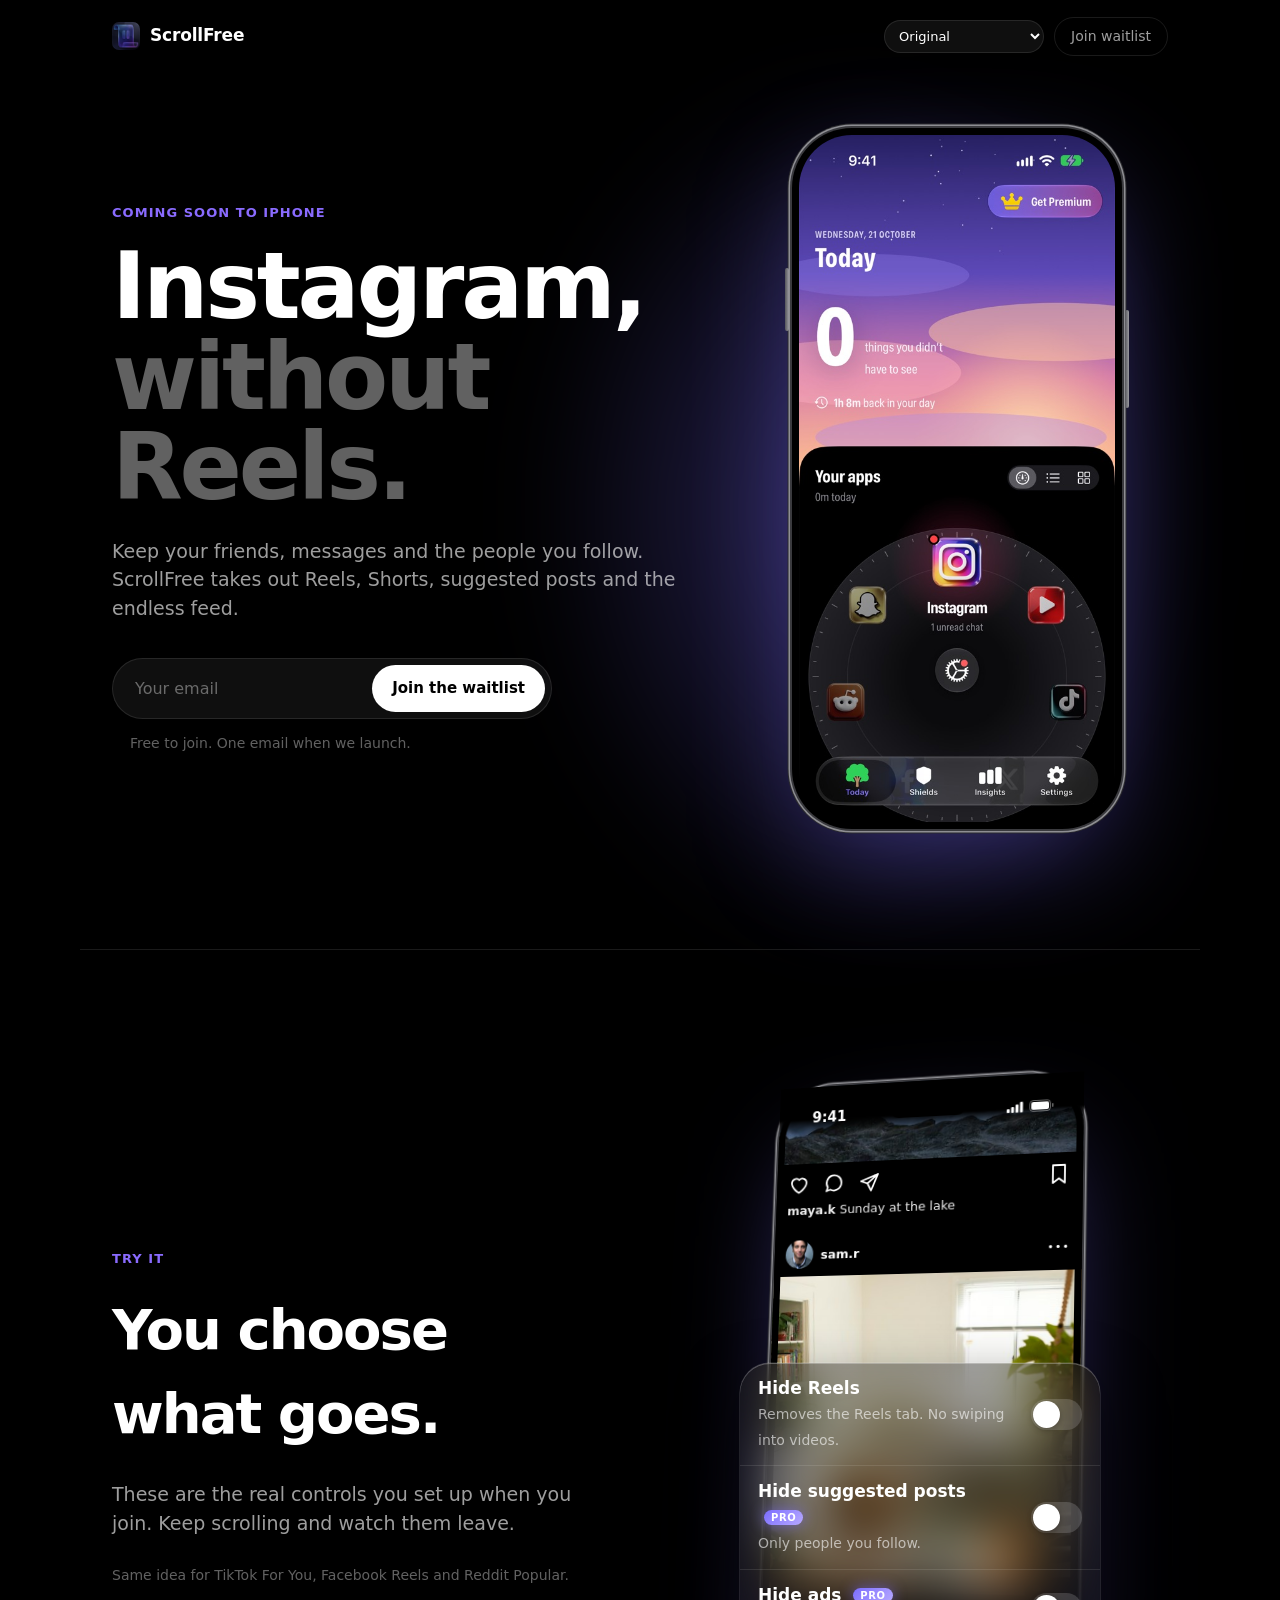
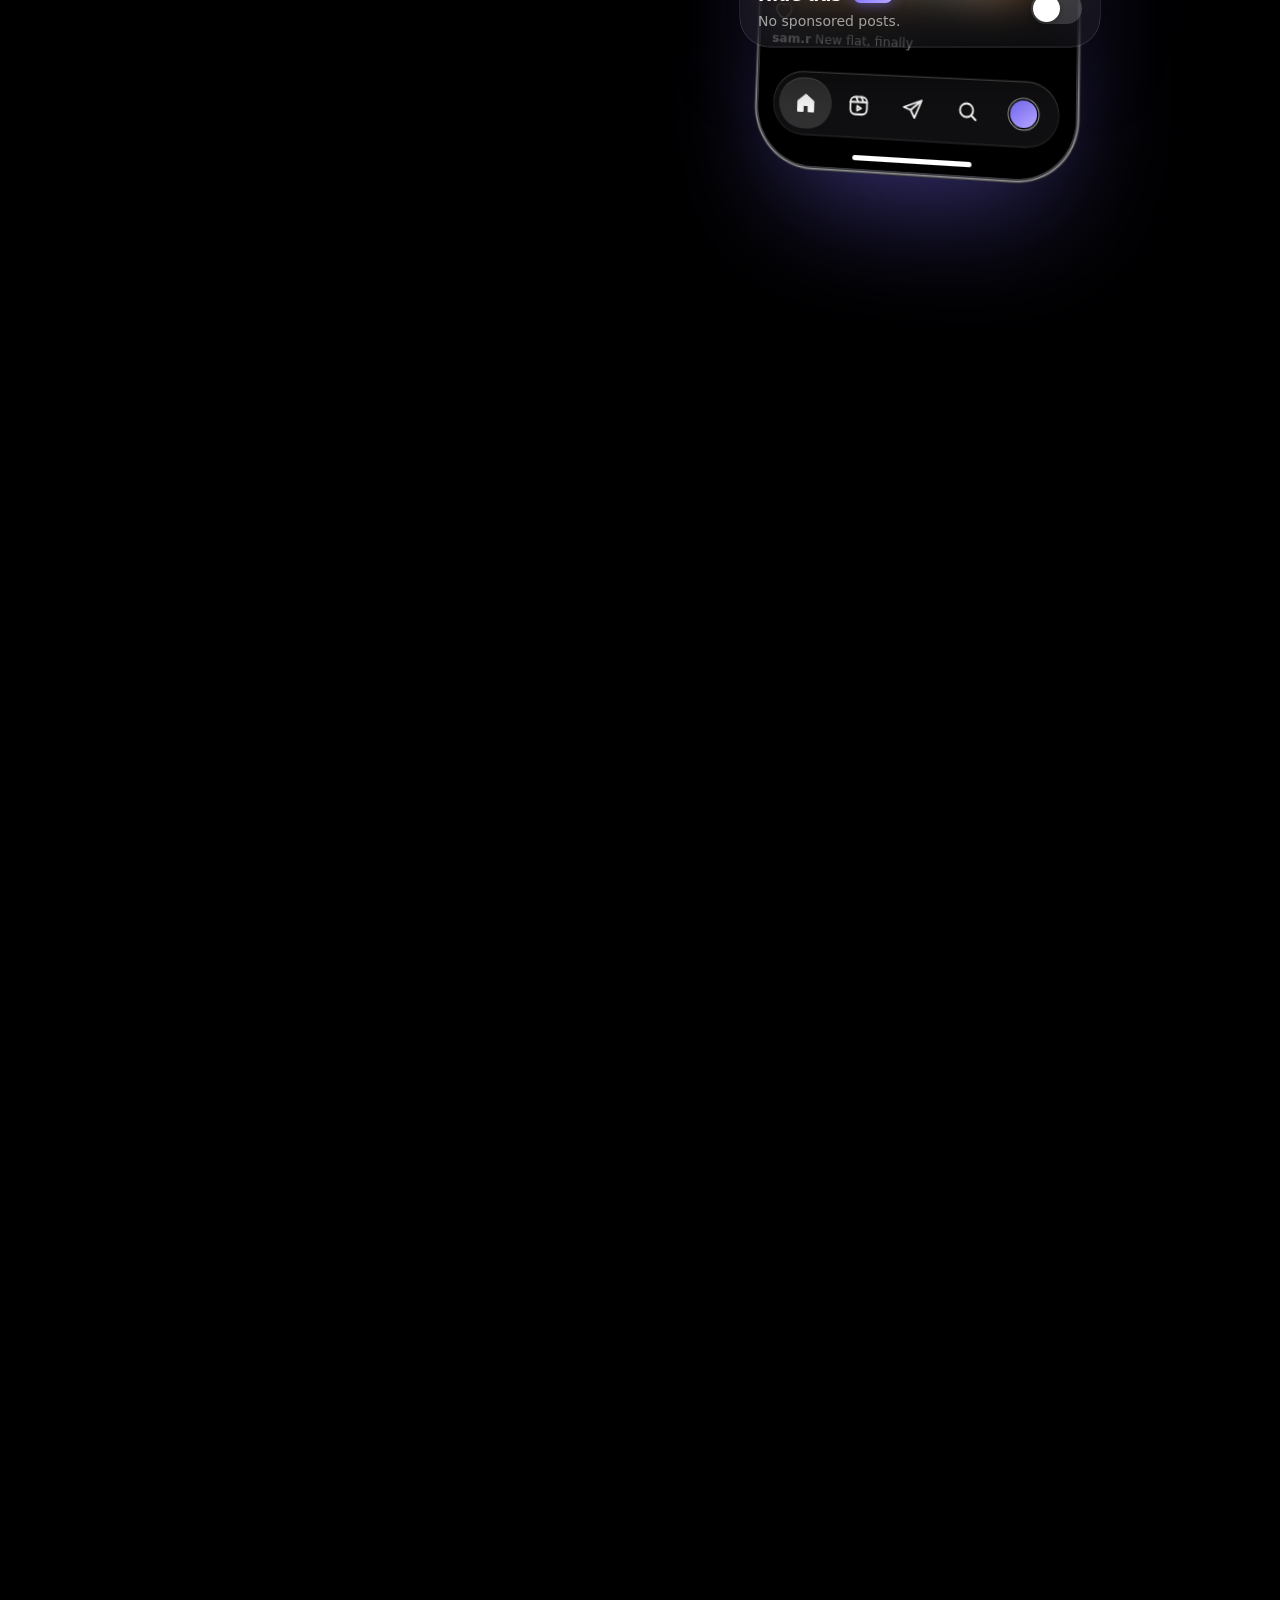
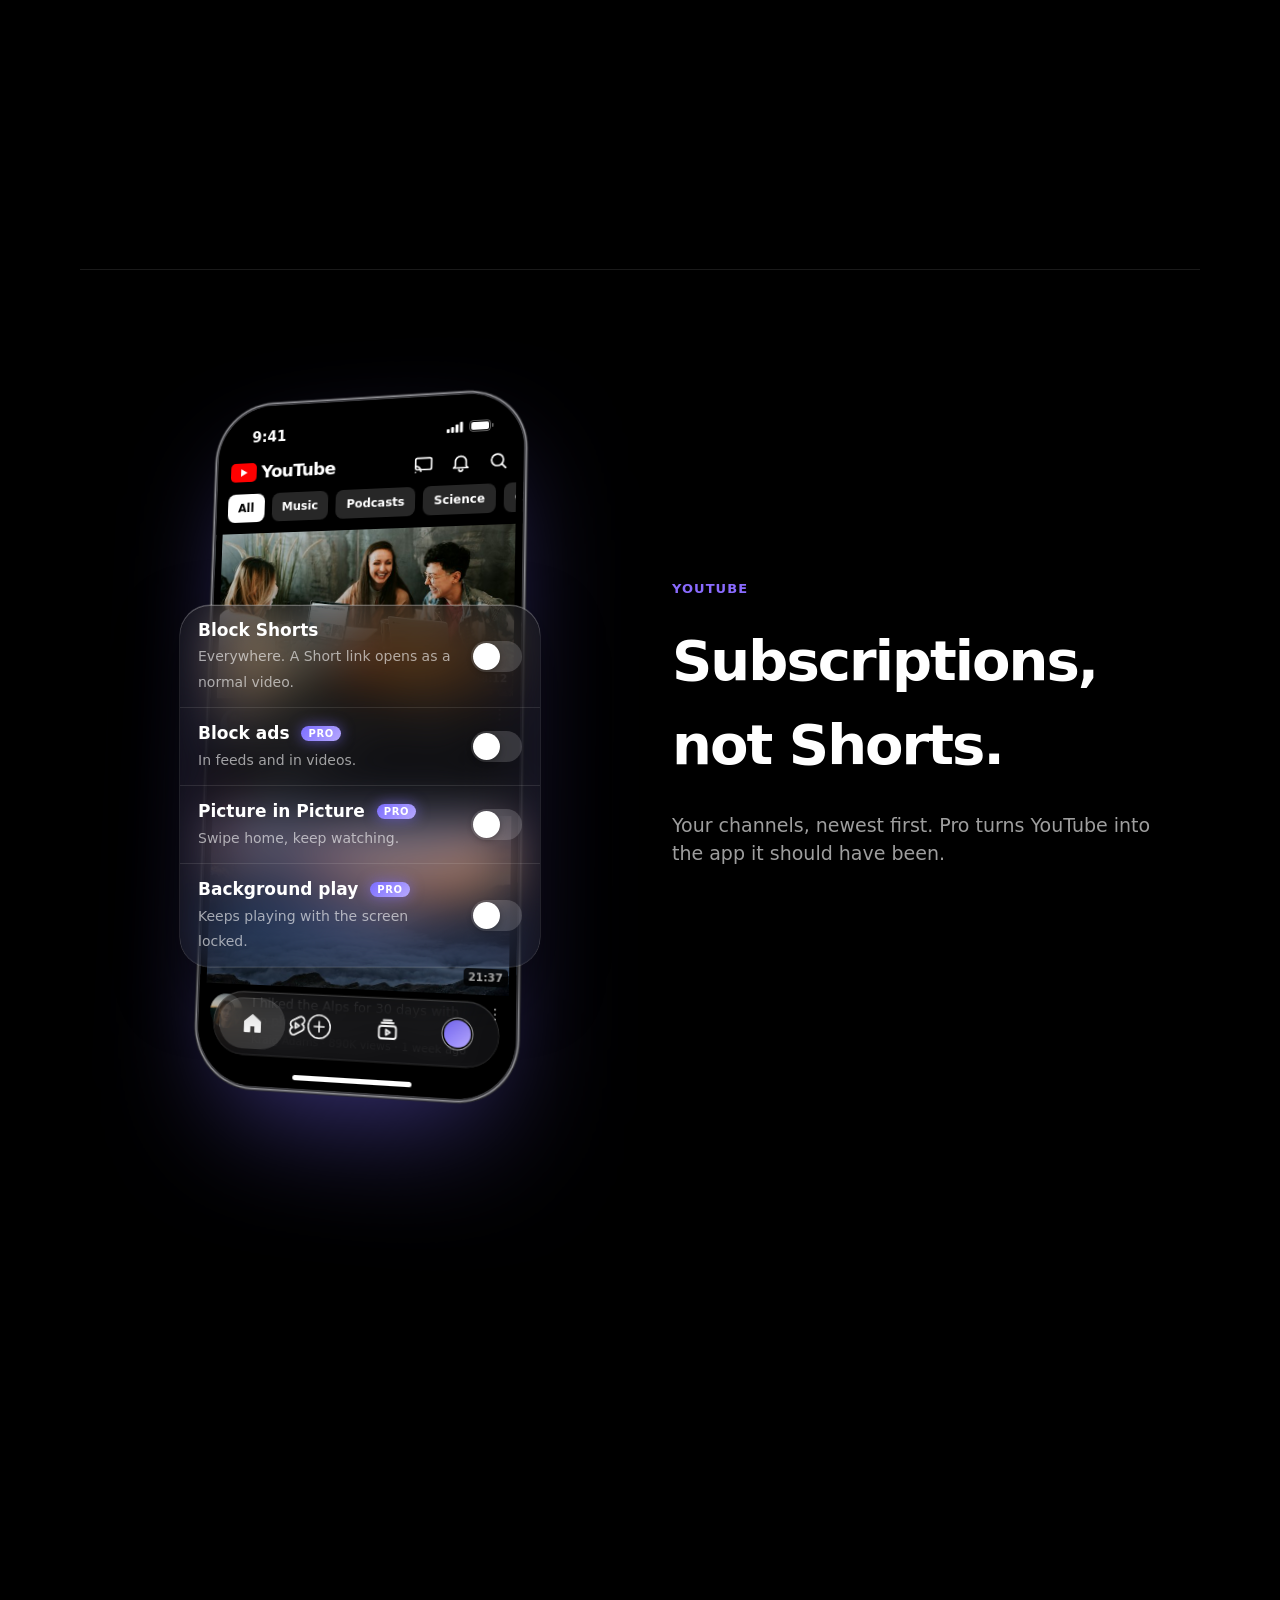
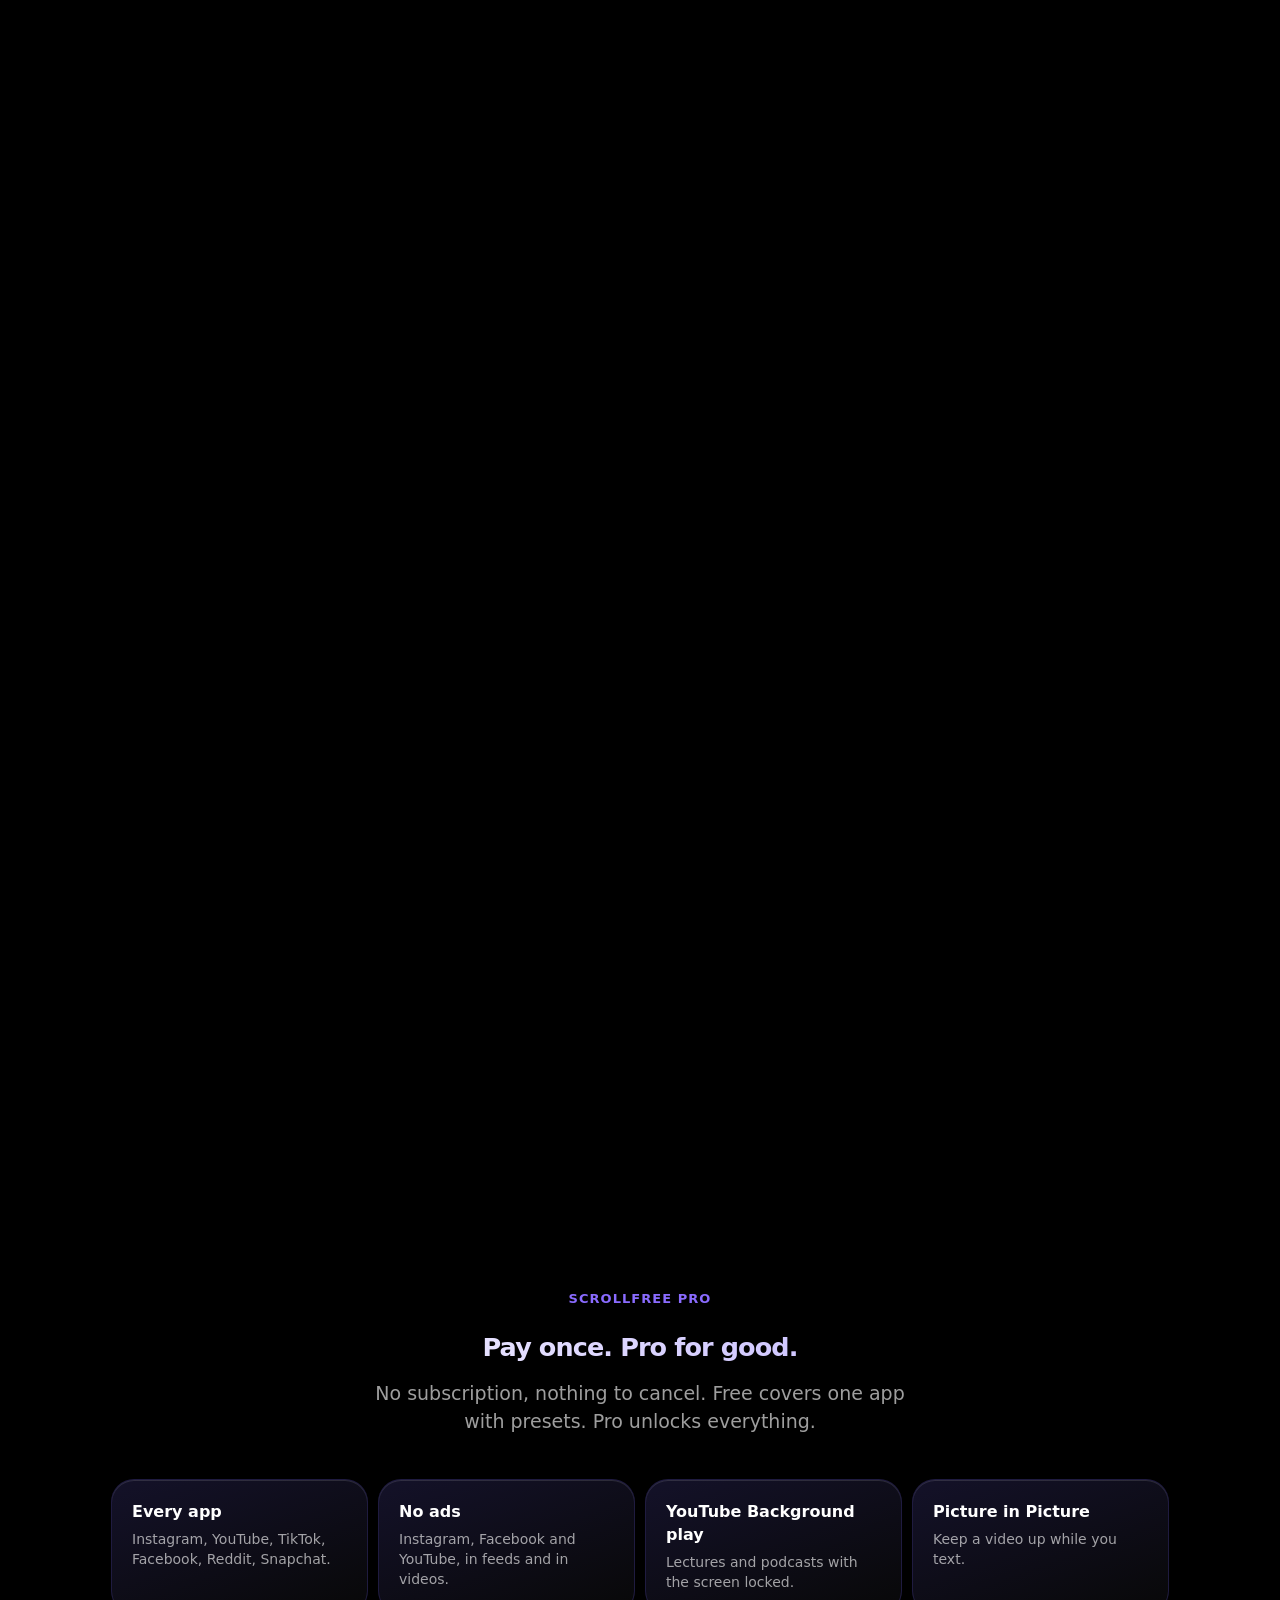
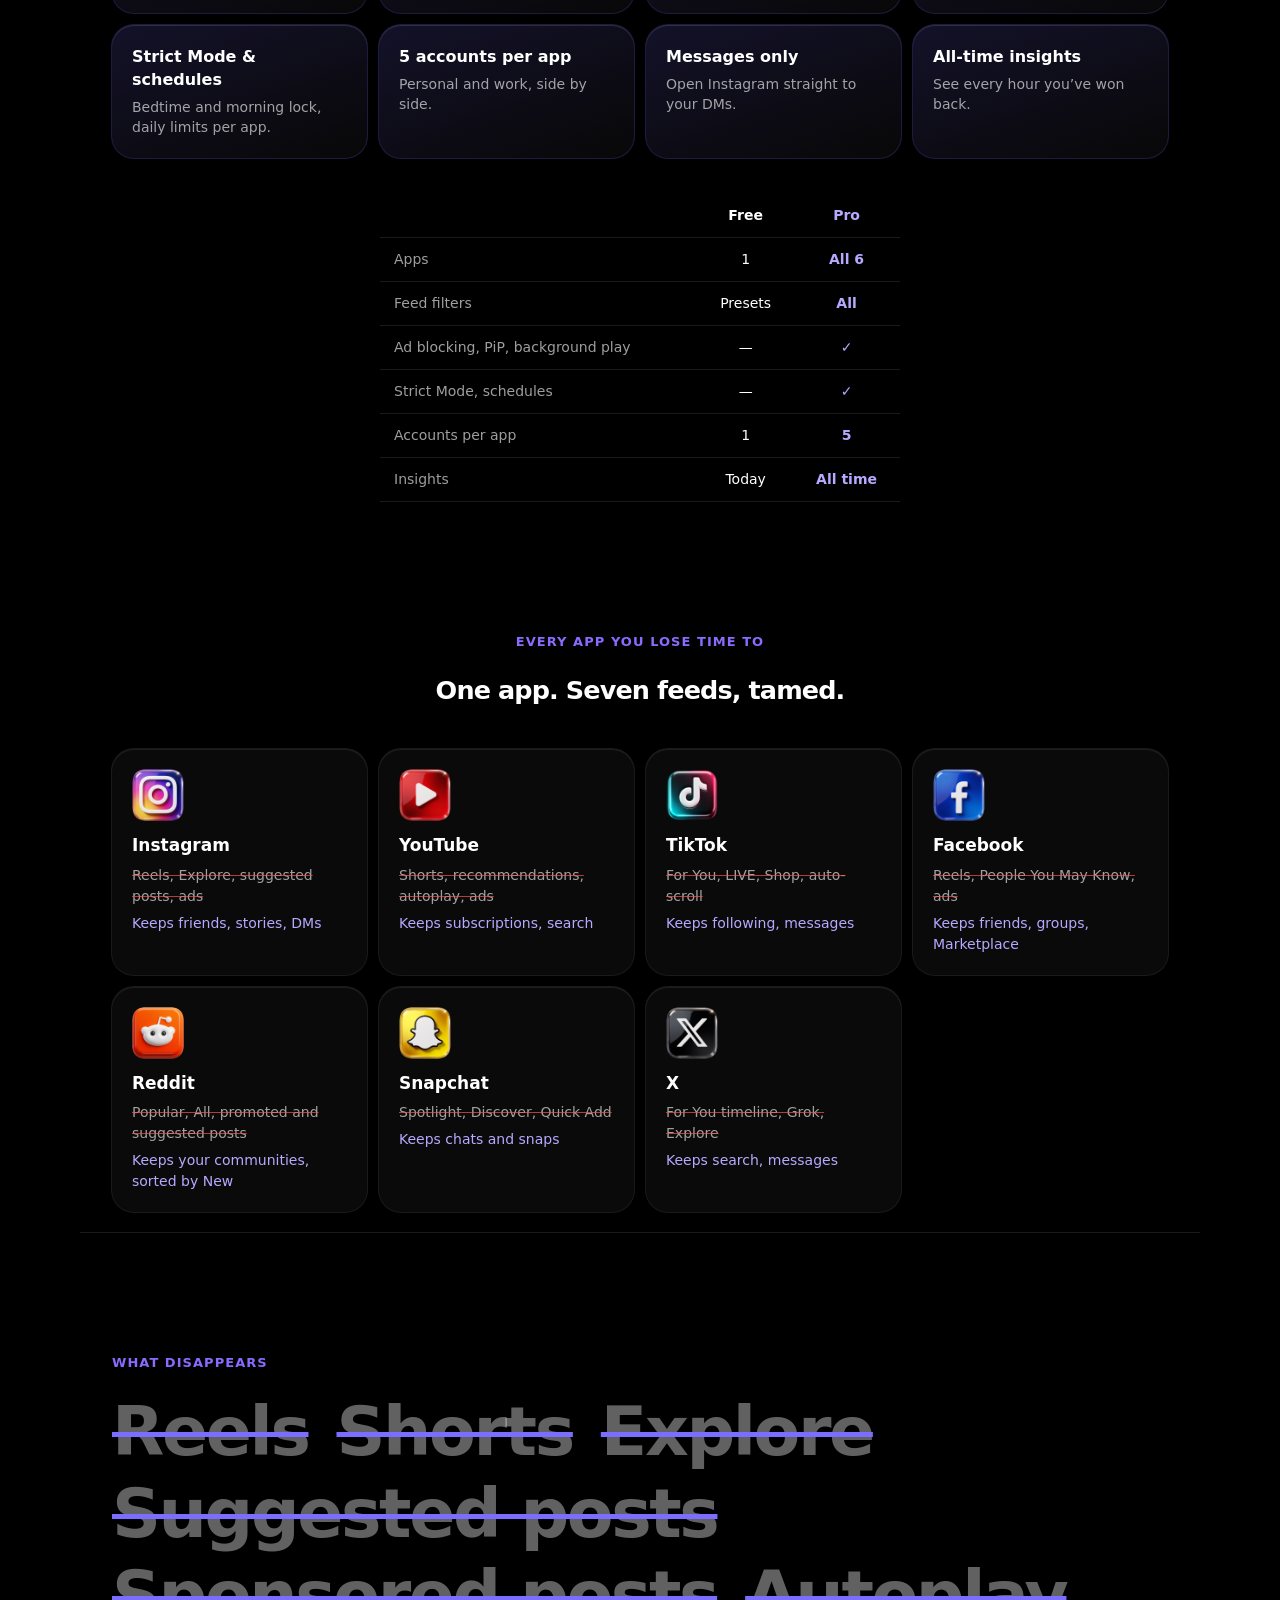
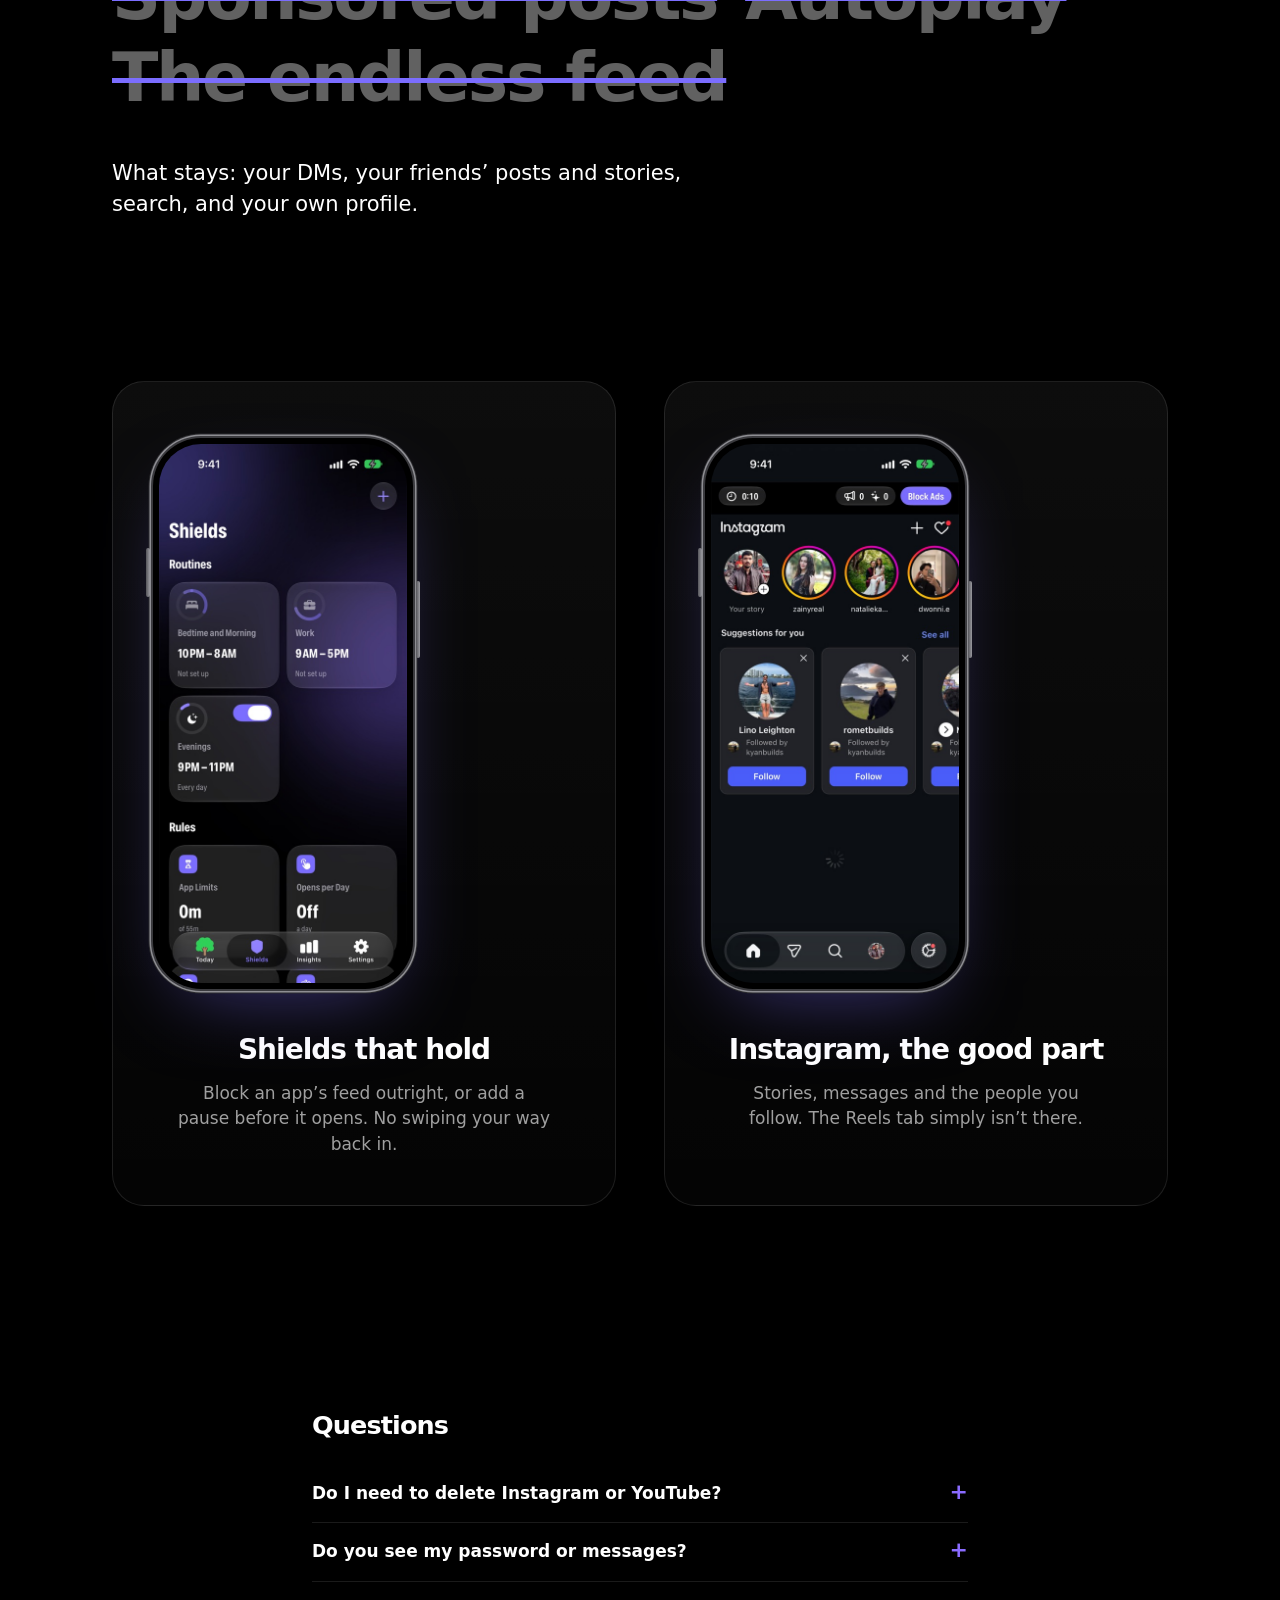
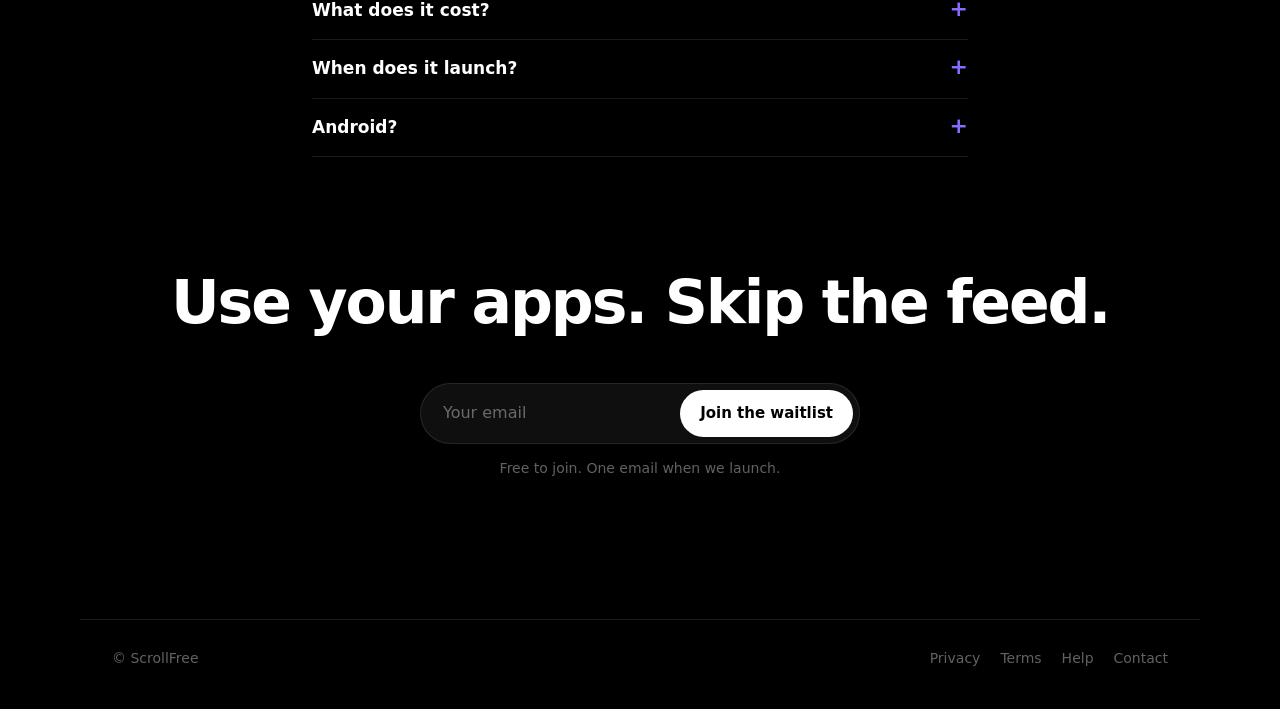
==== index.html @ 17dc13ff "v6: the story – awareness, problem, cost, fix, then the demos Co-Authored-By: Claude Opus 5.5 <norep" ====
<!doctype html><html lang=en><head><meta charset=utf-8><meta name=viewport content='width=device-width,initial-scale=1'>
<title>ScrollFree – Instagram without Reels</title>
<meta name=description content="Keep Instagram, TikTok and YouTube. Lose Reels, Shorts and the endless feed. Join the ScrollFree waitlist.">
<meta property=og:title content="ScrollFree – Instagram without Reels"><meta property=og:description content="Keep your apps. Lose the scroll. Join the waitlist."><meta property=og:image content="img/s-1-today.jpg">
<meta name=theme-color content="#000">
<link rel=icon href=img/icon.png><link rel=preconnect href=https://fonts.gstatic.com crossorigin><link rel=stylesheet href="https://fonts.googleapis.com/css2?family=Grand+Hotel&display=swap"><link rel=stylesheet href=landing.css></head><body>

<nav class=wrap><a class=brand href=./><img src=img/icon.png alt="" width=28 height=28>ScrollFree</a><select class=ver aria-label="Page version" onchange="location=this.value"><option value="./" selected>Original</option><option value="v1.html">1 · Founding price</option><option value="v2.html">2 · Early access</option><option value="v3.html">3 · Cost of waiting</option><option value="v4.html">4 · Countdown</option><option value="v5.html">5 · Bring a friend</option><option value="v6.html">6 · The story</option></select><a class=navcta href=#join>Join waitlist</a></nav>

<header class="hero wrap">
<div>
<p class=eyebrow>Coming soon to iPhone</p>
<h1>Instagram,<br><em>without Reels.</em></h1>
<p class=lead>Keep your friends, messages and the people you follow. ScrollFree takes out Reels, Shorts, suggested posts and the endless feed.</p>
<form class=wl><input type=email name=email required placeholder="Your email" autocomplete=email aria-label="Email"><button>Join the waitlist</button></form>
<p class="note msg">Free to join. One email when we launch.</p>
</div>
<figure class=phone><img src=img/s-1-today.jpg alt="ScrollFree Today screen showing time won back" width=1100 height=2392></figure>
</header>

<div class=scrolly><section class="demo wrap" id=try>
<div class=demo-copy>
<p class=eyebrow>Try it</p>
<h2>You choose what goes.</h2>
<p class=lead>These are the real controls you set up when you join. Keep scrolling and watch them leave.</p>
<p class=note style="margin-left:0">Same idea for TikTok For You, Facebook Reels and Reddit Popular.</p>
</div>
<div class=stage><div class="mock" id=mock>
<div class=sb><b>9:41</b><span><svg width=17 height=11 viewBox="0 0 17 11" fill=#fff><rect x=0 y=7 width=3 height=4 rx=1 /><rect x=4.5 y=5 width=3 height=6 rx=1 /><rect x=9 y=2.5 width=3 height=8.5 rx=1 /><rect x=13.5 y=0 width=3 height=11 rx=1 /></svg><svg width=25 height=12 viewBox="0 0 25 12"><rect x=.5 y=.5 width=21 height=11 rx=3.5 fill=none stroke=#fff opacity=.4 /><rect x=2 y=2 width=18 height=8 rx=2 fill=#fff /><rect x=23 y=4 width=1.5 height=4 rx=.7 fill=#fff opacity=.4 /></svg></span></div>
<div class=scroll>
<div class=ighead><svg viewBox="0 0 24 24" class=ic><path d="M12 5v14M5 12h14"/></svg><b class=wordmark>Instagram</b><svg viewBox="0 0 24 24" class=ic><path d="M12 20.5s-8-4.6-8-10.4A4.6 4.6 0 0 1 12 7a4.6 4.6 0 0 1 8 3.1c0 5.8-8 10.4-8 10.4z"/></svg></div>
<div class=stories><figure class=me><i></i><figcaption>Your story</figcaption></figure><figure><i></i><figcaption>maya.k</figcaption></figure><figure><i></i><figcaption>sam.r</figcaption></figure><figure><i></i><figcaption>lena</figcaption></figure><figure><i></i><figcaption>omar.j</figcaption></figure></div>
<article class=post><header><i></i><b>maya.k</b><span>•••</span></header><div class="img g1"></div><div class=acts><svg viewBox="0 0 24 24" class=ic><path d="M12 20.5s-8-4.6-8-10.4A4.6 4.6 0 0 1 12 7a4.6 4.6 0 0 1 8 3.1c0 5.8-8 10.4-8 10.4z"/></svg><svg viewBox="0 0 24 24" class=ic><path d="M20 11.5a8 8 0 0 1-11.8 7L4 20l1.5-4A8 8 0 1 1 20 11.5z"/></svg><svg viewBox="0 0 24 24" class=ic><path d="M21 4 3 11l7 2.5L21 4l-7 17-4-7.5"/></svg><svg viewBox="0 0 24 24" class="ic r"><path d="M6 3h12v18l-6-4.5L6 21z"/></svg></div><p><b>maya.k</b> Sunday at the lake</p></article>
<article class="post x" data-k=sugg><header><i></i><b>viral.clips</b><small>Suggested for you</small><span>•••</span></header><div class="img g2"><em>▶</em></div><div class=acts><svg viewBox="0 0 24 24" class=ic><path d="M12 20.5s-8-4.6-8-10.4A4.6 4.6 0 0 1 12 7a4.6 4.6 0 0 1 8 3.1c0 5.8-8 10.4-8 10.4z"/></svg></div><p><b>viral.clips</b> You won't believe #7</p></article>
<article class="post x" data-k=ad><header><i></i><b>shopnow</b><small>Sponsored</small><span>•••</span></header><div class="img g3"></div><div class=shop>Shop now <span>›</span></div></article>
<article class=post><header><i></i><b>sam.r</b><span>•••</span></header><div class="img g4"></div><div class=acts><svg viewBox="0 0 24 24" class=ic><path d="M12 20.5s-8-4.6-8-10.4A4.6 4.6 0 0 1 12 7a4.6 4.6 0 0 1 8 3.1c0 5.8-8 10.4-8 10.4z"/></svg></div><p><b>sam.r</b> New flat, finally</p></article>
</div>
<nav class=tabs>
<span class=on><svg viewBox="0 0 24 24" class=ic><path d="M4 10.5 12 4l8 6.5V20h-5v-6H9v6H4z" fill=currentColor /></svg></span>
<span class=reels data-k=reels><svg viewBox="0 0 24 24" class=ic><rect x=3.5 y=3.5 width=17 height=17 rx=5 /><path d="M3.5 8.5h17M9 3.5l2.5 5M14.5 3.5l2.5 5M10.5 12.2v4.6l4-2.3z"/></svg></span>
<span><svg viewBox="0 0 24 24" class=ic><path d="M21 4 3 11l7 2.5L21 4l-7 17-4-7.5"/></svg></span>
<span><svg viewBox="0 0 24 24" class=ic><circle cx=11 cy=11 r=6.5 /><path d="m16 16 4 4"/></svg></span>
<span><i class=pfp></i></span>
</nav>
<div class=home-ind></div>
</div><div class=toggles>
<label><span><b>Hide Reels</b><small>Removes the Reels tab. No swiping into videos.</small></span><input type=checkbox data-hide=reels><i></i></label>
<label><span><b>Hide suggested posts <em class=pro>PRO</em></b><small>Only people you follow.</small></span><input type=checkbox data-hide=sugg><i></i></label>
<label><span><b>Hide ads <em class=pro>PRO</em></b><small>No sponsored posts.</small></span><input type=checkbox data-hide=ad><i></i></label>
</div></div>
</section></div>

<div class=scrolly><section class="demo wrap yt" id=youtube>
<div class=demo-copy>
<p class=eyebrow>YouTube</p>
<h2>Subscriptions, not Shorts.</h2>
<p class=lead>Your channels, newest first. Pro turns YouTube into the app it should have been.</p>
</div>
<div class=stage><div class=mock>
<div class=sb><b>9:41</b><span><svg width=17 height=11 viewBox="0 0 17 11" fill=#fff><rect x=0 y=7 width=3 height=4 rx=1 /><rect x=4.5 y=5 width=3 height=6 rx=1 /><rect x=9 y=2.5 width=3 height=8.5 rx=1 /><rect x=13.5 y=0 width=3 height=11 rx=1 /></svg><svg width=25 height=12 viewBox="0 0 25 12"><rect x=.5 y=.5 width=21 height=11 rx=3.5 fill=none stroke=#fff opacity=.4 /><rect x=2 y=2 width=18 height=8 rx=2 fill=#fff /><rect x=23 y=4 width=1.5 height=4 rx=.7 fill=#fff opacity=.4 /></svg></span></div>
<div class="scroll ytf">
<div class=ythead><b class=ytlogo><svg viewBox="0 0 28 20" width=28 height=20><rect width=28 height=20 rx=5 fill=#f00 /><path d="m11 6 7 4-7 4z" fill=#fff /></svg>YouTube</b><span class=yti><svg viewBox="0 0 24 24" class="ic"><rect x=3 y=5 width=18 height=13 rx=2 /><path d="M3 21a3 3 0 0 0-0 0M3 14a6 6 0 0 1 6 6"/></svg><svg viewBox="0 0 24 24" class="ic"><path d="M6 16V11a6 6 0 0 1 12 0v5l2 2H4zM10 20a2 2 0 0 0 4 0"/></svg><svg viewBox="0 0 24 24" class="ic"><circle cx=11 cy=11 r=6.5 /><path d="m16 16 4 4"/></svg></span></div><div class=chips><span class=on>All</span><span>Music</span><span>Podcasts</span><span>Science</span><span>Cooking</span></div><div data-k=pip class=player><div class="post vid"><div class="img g5"><small class=dur>48:12</small></div><div class=vmeta><i class="av1"></i><p><b>Linear algebra, lecture 4: matrices made simple</b><span>MIT OpenCourseWare · 1.2M views · 3 days ago</span></p><svg viewBox="0 0 24 24" class="ic dots"><circle cx=12 cy=5 r=1.3 fill=#fff /><circle cx=12 cy=12 r=1.3 fill=#fff /><circle cx=12 cy=19 r=1.3 fill=#fff /></svg></div></div></div><div class="post vid" data-k=yad><div class="img g3"><small class=adtag>Sponsored</small></div><div class=vmeta><i class="av3"></i><p><b>The watch that does nothing. Beautifully.</b><span>shopnow.com</span></p><svg viewBox="0 0 24 24" class="ic dots"><circle cx=12 cy=5 r=1.3 fill=#fff /><circle cx=12 cy=12 r=1.3 fill=#fff /><circle cx=12 cy=19 r=1.3 fill=#fff /></svg></div><div class=shopbtn>Shop now</div></div><div class="post shelf" data-k=shorts><b><svg viewBox="0 0 24 24" width=20 height=20><path d="M14.5 3.6 7.4 7.3a3.6 3.6 0 0 0 .3 6.5l-.6.3a3.6 3.6 0 0 0 3.4 6.4l7.1-3.7a3.6 3.6 0 0 0-.3-6.5l.6-.3a3.6 3.6 0 0 0-3.4-6.4z" fill=#f00 /><path d="m10.5 9.5 4 2.5-4 2.5z" fill=#fff /></svg>Shorts</b><div><i class=g2><span>POV: it’s 3am and you’re still scrolling<small>4.1M views</small></span></i><i class=g6><span>This pasta hack 🤯<small>2.8M views</small></span></i></div></div><div class="post vid"><div class="img g1"><small class=dur>21:37</small></div><div class=vmeta><i class="av4"></i><p><b>I hiked the Alps for 30 days with no phone</b><span>Kraig Adams · 890K views · 1 week ago</span></p><svg viewBox="0 0 24 24" class="ic dots"><circle cx=12 cy=5 r=1.3 fill=#fff /><circle cx=12 cy=12 r=1.3 fill=#fff /><circle cx=12 cy=19 r=1.3 fill=#fff /></svg></div></div></div>
<div class=bgplay data-k=bg>▶︎ Lecture 4 · playing in background</div>
<nav class=tabs><span class=on><svg viewBox="0 0 24 24" class=ic><path d="M4 10.5 12 4l8 6.5V20h-5v-6H9v6H4z" fill=currentColor /></svg></span><span class=reels data-k=shorts><svg viewBox="0 0 24 24" class=ic><path d="M14.5 3.6 7.4 7.3a3.6 3.6 0 0 0 .3 6.5l-.6.3a3.6 3.6 0 0 0 3.4 6.4l7.1-3.7a3.6 3.6 0 0 0-.3-6.5l.6-.3a3.6 3.6 0 0 0-3.4-6.4z"/><path d="m10.5 9.5 4 2.5-4 2.5z"/></svg></span><span class=plus><svg viewBox="0 0 24 24" class="ic"><circle cx=12 cy=12 r=9 /><path d="M12 8v8M8 12h8"/></svg></span><span><svg viewBox="0 0 24 24" class=ic><rect x=3.5 y=8 width=17 height=12 rx=2.5 /><path d="M6 5h12M8 2.5h8M10.5 11.5l4 2.5-4 2.5z"/></svg></span><span><i class=pfp></i></span></nav>
<div class=home-ind></div>
</div><div class=toggles>
<label><span><b>Block Shorts</b><small>Everywhere. A Short link opens as a normal video.</small></span><input type=checkbox data-hide=shorts><i></i></label>
<label><span><b>Block ads <em class=pro>PRO</em></b><small>In feeds and in videos.</small></span><input type=checkbox data-hide=yad><i></i></label>
<label><span><b>Picture in Picture <em class=pro>PRO</em></b><small>Swipe home, keep watching.</small></span><input type=checkbox data-hide=pip><i></i></label>
<label><span><b>Background play <em class=pro>PRO</em></b><small>Keeps playing with the screen locked.</small></span><input type=checkbox data-hide=bg><i></i></label>
</div></div>
</section></div>

<section class="pro-sec wrap" id=pro>
<p class=eyebrow>ScrollFree Pro</p>
<h2>Pay once. Pro for good.</h2>
<p class=lead>No subscription, nothing to cancel. Free covers one app with presets. Pro unlocks everything.</p>
<ul class=pro-grid>
<li><b>Every app</b>Instagram, YouTube, TikTok, Facebook, Reddit, Snapchat.</li>
<li><b>No ads</b>Instagram, Facebook and YouTube, in feeds and in videos.</li>
<li><b>YouTube Background play</b>Lectures and podcasts with the screen locked.</li>
<li><b>Picture in Picture</b>Keep a video up while you text.</li>
<li><b>Strict Mode &amp; schedules</b>Bedtime and morning lock, daily limits per app.</li>
<li><b>5 accounts per app</b>Personal and work, side by side.</li>
<li><b>Messages only</b>Open Instagram straight to your DMs.</li>
<li><b>All-time insights</b>See every hour you’ve won back.</li>
</ul>
<table class=cmp><tr><th></th><th>Free</th><th>Pro</th></tr>
<tr><td>Apps</td><td>1</td><td>All 6</td></tr><tr><td>Feed filters</td><td>Presets</td><td>All</td></tr>
<tr><td>Ad blocking, PiP, background play</td><td>—</td><td>✓</td></tr><tr><td>Strict Mode, schedules</td><td>—</td><td>✓</td></tr>
<tr><td>Accounts per app</td><td>1</td><td>5</td></tr><tr><td>Insights</td><td>Today</td><td>All time</td></tr></table>
</section>

<section class="apps wrap" id=apps>
<p class=eyebrow>Every app you lose time to</p>
<h2>One app. Seven feeds, tamed.</h2>
<ul class=app-grid><li><img src=img/app-instagram.png alt="" width=52 height=52 loading=lazy><b>Instagram</b><p><s>Reels, Explore, suggested posts, ads</s></p><p class=keep>Keeps friends, stories, DMs</p></li><li><img src=img/app-youtube.png alt="" width=52 height=52 loading=lazy><b>YouTube</b><p><s>Shorts, recommendations, autoplay, ads</s></p><p class=keep>Keeps subscriptions, search</p></li><li><img src=img/app-tiktok.png alt="" width=52 height=52 loading=lazy><b>TikTok</b><p><s>For You, LIVE, Shop, auto-scroll</s></p><p class=keep>Keeps following, messages</p></li><li><img src=img/app-facebook.png alt="" width=52 height=52 loading=lazy><b>Facebook</b><p><s>Reels, People You May Know, ads</s></p><p class=keep>Keeps friends, groups, Marketplace</p></li><li><img src=img/app-reddit.png alt="" width=52 height=52 loading=lazy><b>Reddit</b><p><s>Popular, All, promoted and suggested posts</s></p><p class=keep>Keeps your communities, sorted by New</p></li><li><img src=img/app-snapchat.png alt="" width=52 height=52 loading=lazy><b>Snapchat</b><p><s>Spotlight, Discover, Quick Add</s></p><p class=keep>Keeps chats and snaps</p></li><li><img src=img/app-x.png alt="" width=52 height=52 loading=lazy><b>X</b><p><s>For You timeline, Grok, Explore</s></p><p class=keep>Keeps search, messages</p></li></ul>
</section>

<section class="gone wrap">
<p class=eyebrow>What disappears</p>
<ul><li>Reels</li><li>Shorts</li><li>Explore</li><li>Suggested posts</li><li>Sponsored posts</li><li>Autoplay</li><li>The endless feed</li></ul>
<p class=lead>What stays: your DMs, your friends’ posts and stories, search, and your own profile.</p>
</section>

<section class="feat wrap">
<article><figure class=phone><img src=img/s-3-shields.jpg alt="Shields screen" loading=lazy width=1100 height=2392></figure>
<h2>Shields that hold</h2><p>Block an app’s feed outright, or add a pause before it opens. No swiping your way back in.</p></article>
<article><figure class=phone><img src=img/s-4-insights.jpg alt="Instagram inside ScrollFree, with no Reels tab" loading=lazy width=1100 height=2392></figure>
<h2>Instagram, the good part</h2><p>Stories, messages and the people you follow. The Reels tab simply isn’t there.</p></article>
</section>

<section class="faq wrap" id=faq>
<h2>Questions</h2>
<details><summary>Do I need to delete Instagram or YouTube?</summary><p>No. You keep your accounts and using them inside ScrollFree. Shields can block the original apps so you can’t slip back into the feed.</p></details>
<details><summary>Do you see my password or messages?</summary><p>No. You sign in on the app’s own page, and everything runs on your iPhone. We never receive your login, messages or what you browse.</p></details>
<details><summary>What does it cost?</summary><p>Free covers one app with presets. Pro is a one-time purchase that unlocks every app and feature. No subscription.</p></details>
<details><summary>When does it launch?</summary><p>Soon, on the App Store for iPhone. The waitlist hears first and gets in first.</p></details>
<details><summary>Android?</summary><p>iPhone only for now. Join the list and tell us you want Android.</p></details>
</section>

<section id=join class="cta wrap">
<h2>Use your apps. Skip the feed.</h2>
<form class=wl><input type=email name=email required placeholder="Your email" autocomplete=email aria-label="Email"><button>Join the waitlist</button></form>
<p class="note msg">Free to join. One email when we launch.</p>
</section>

<footer class=wrap><span>© ScrollFree</span><span><a href=privacy.html>Privacy</a><a href=terms.html>Terms</a><a href=help.html>Help</a><a href="mailto:appledeveloper545@gmail.com">Contact</a></span></footer>

<script>
for (const t of document.querySelectorAll("[data-hide]")) t.onchange = () => {
  const els = t.closest("section").querySelectorAll(`.mock [data-k=${t.dataset.hide}]`), sc = t.closest("section").querySelector(".scroll"), post = [...els].find(e => sc.contains(e) && e.classList.contains("post"))
  const go = () => els.forEach(el => {
    el.classList.toggle("gone-el", t.checked)
    if (!t.checked && el.matches(".tabs *")) { el.classList.add("back"); el.onanimationend = () => el.classList.remove("back") }
  })
  if (!post) return go()
  sc.scrollTo({top: post.offsetTop - 60, behavior: "smooth"}); setTimeout(go, 500)
}
// Scrolling through a demo flips its toggles one by one; scrolling back flips them off.
const scrollies = [...document.querySelectorAll(".scrolly")]
const onScroll = () => scrollies.forEach(w => {
  const r = w.getBoundingClientRect(), p = -r.top / Math.max(r.height - innerHeight, r.height * .5)
  w.querySelectorAll("[data-hide]").forEach((t, i, all) => {
    const on = p > (i + 1) / (all.length + 1)
    if (t._on !== on) { t._on = on; if (t.checked !== on) { t.checked = on; t.onchange() } }
  })
})
addEventListener("scroll", onScroll, {passive: true}); onScroll()
const FORM_URL = "" // waitlist endpoint, set once the form service is chosen
for (const f of document.querySelectorAll(".wl")) f.onsubmit = async e => {
  e.preventDefault()
  const b = f.querySelector("button"), m = f.nextElementSibling; b.disabled = true
  try {
    const r = await fetch(FORM_URL, {method: "POST", headers: {Accept: "application/json"}, body: new FormData(f)})
    if (!r.ok) throw 0
    f.hidden = true; m.textContent = "You’re on the list. We’ll email you on launch day."
  } catch { m.textContent = "Couldn’t join just now. Try again."; b.disabled = false }
}
</script>
</body></html>
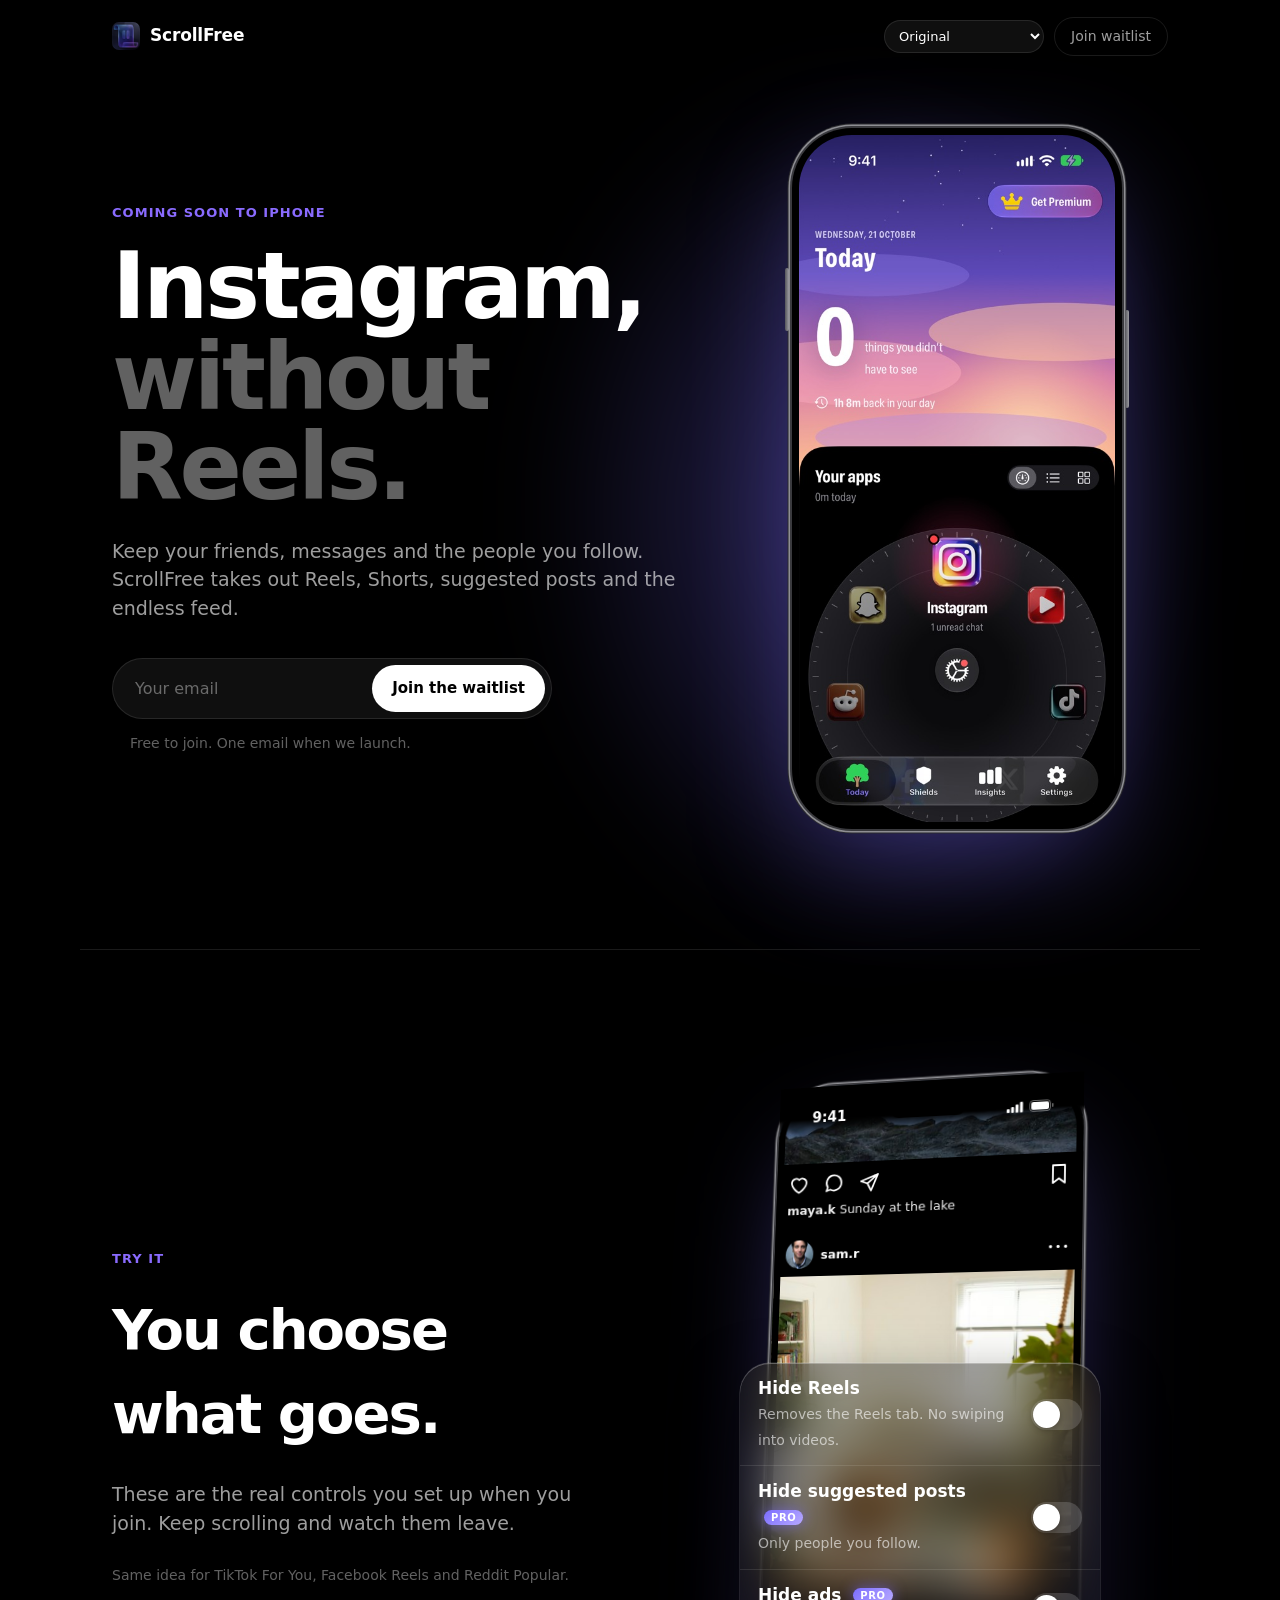
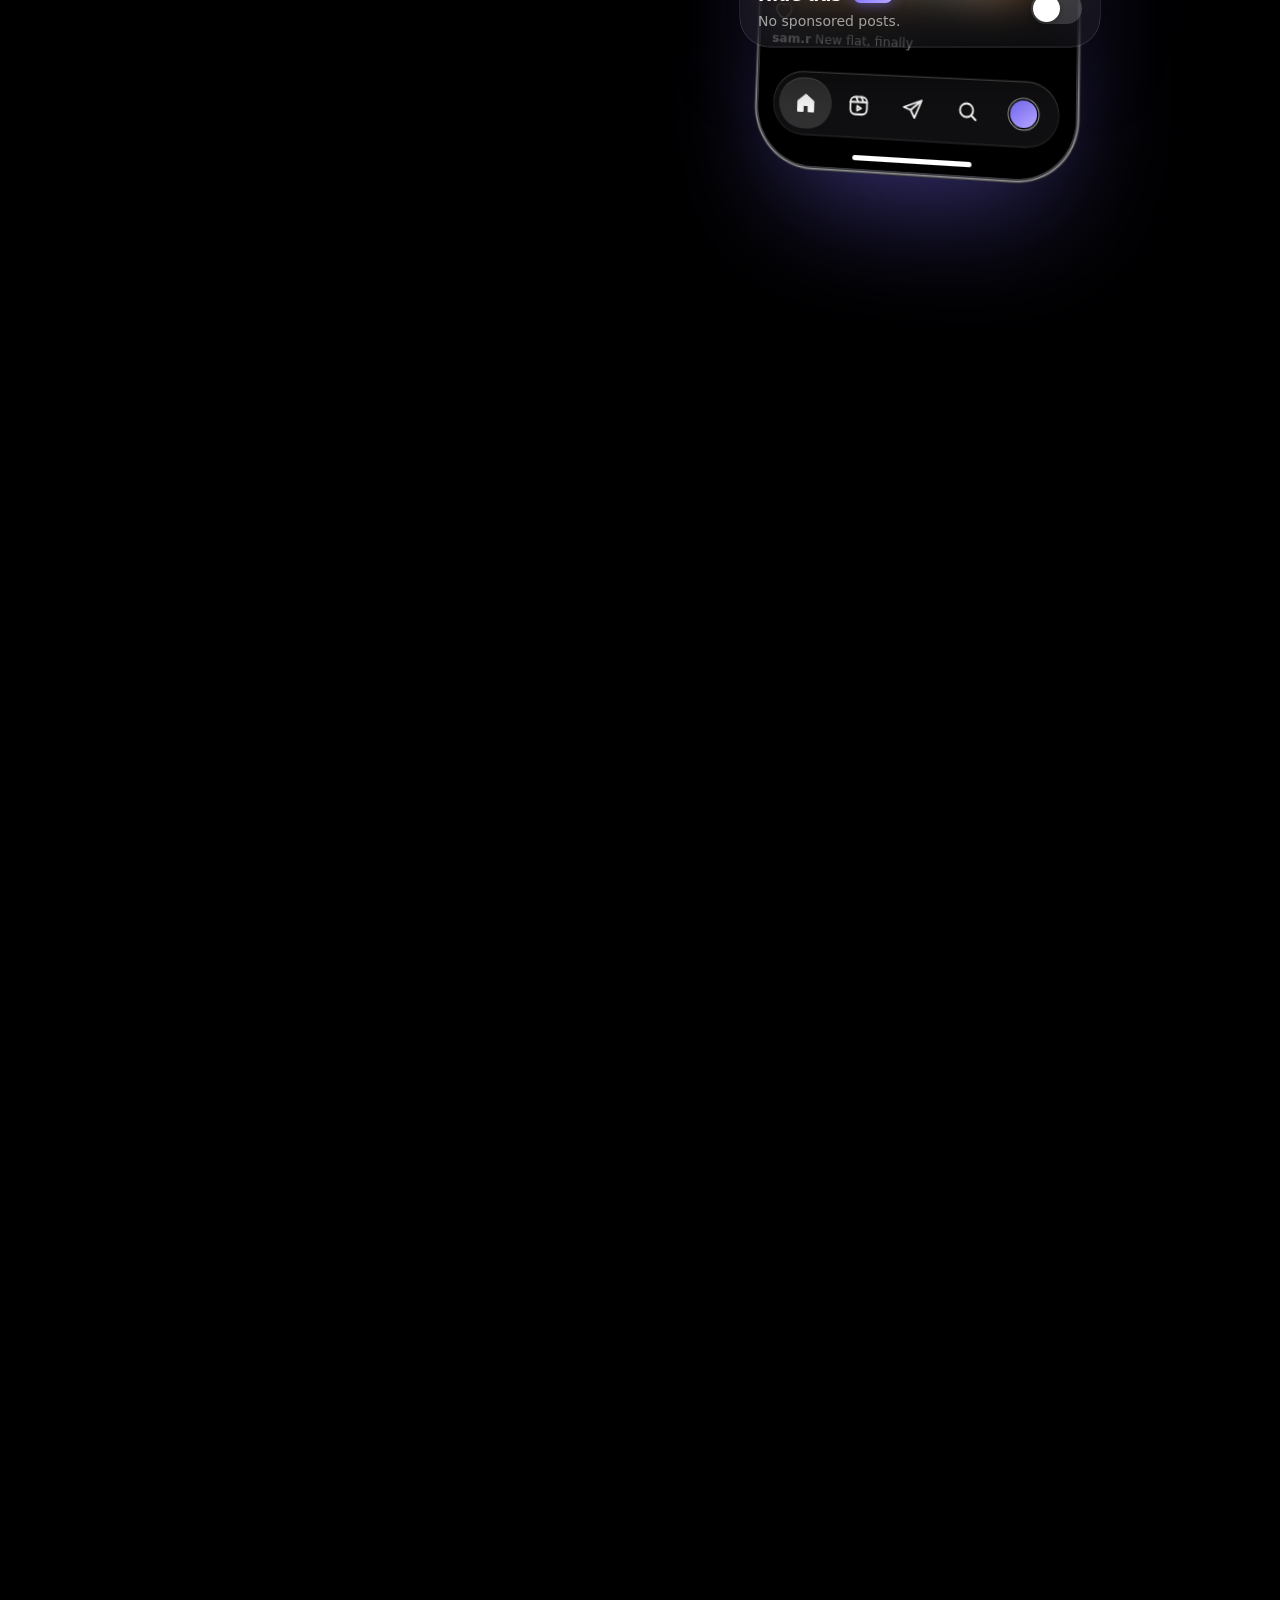
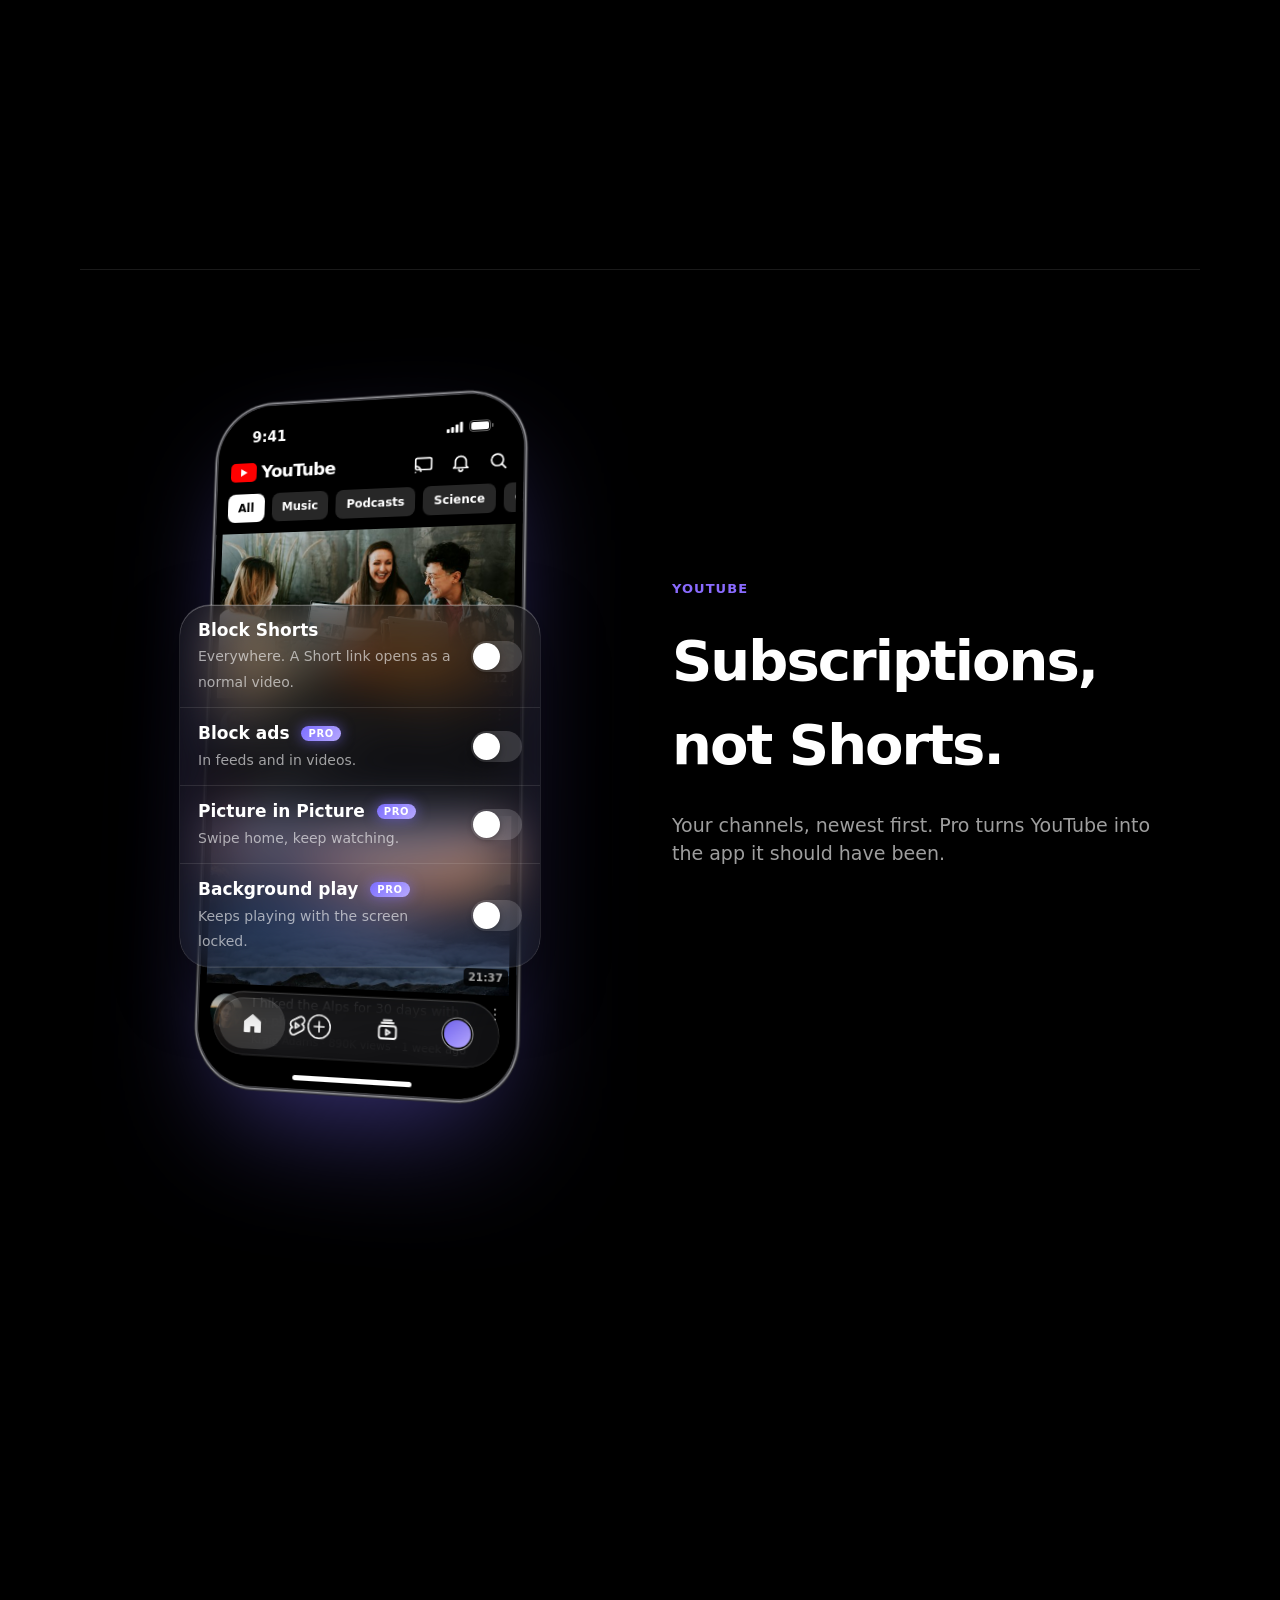
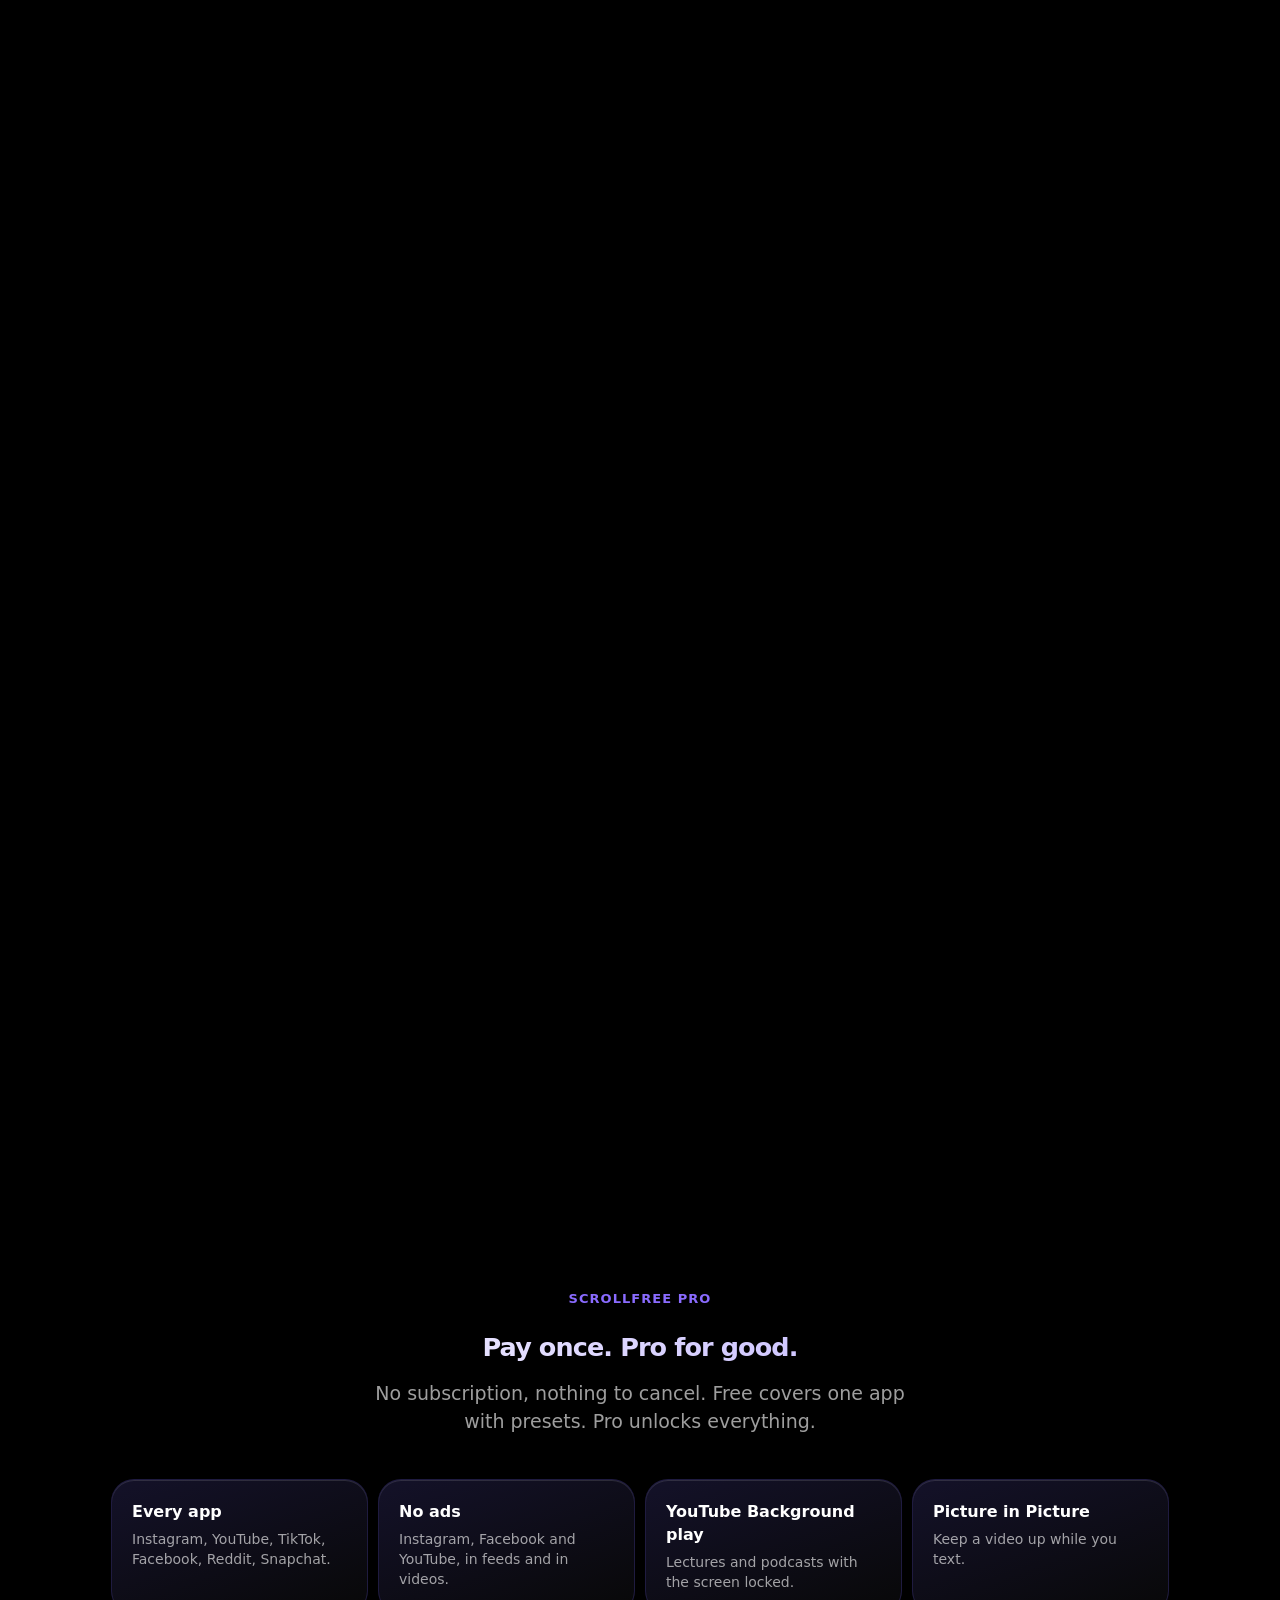
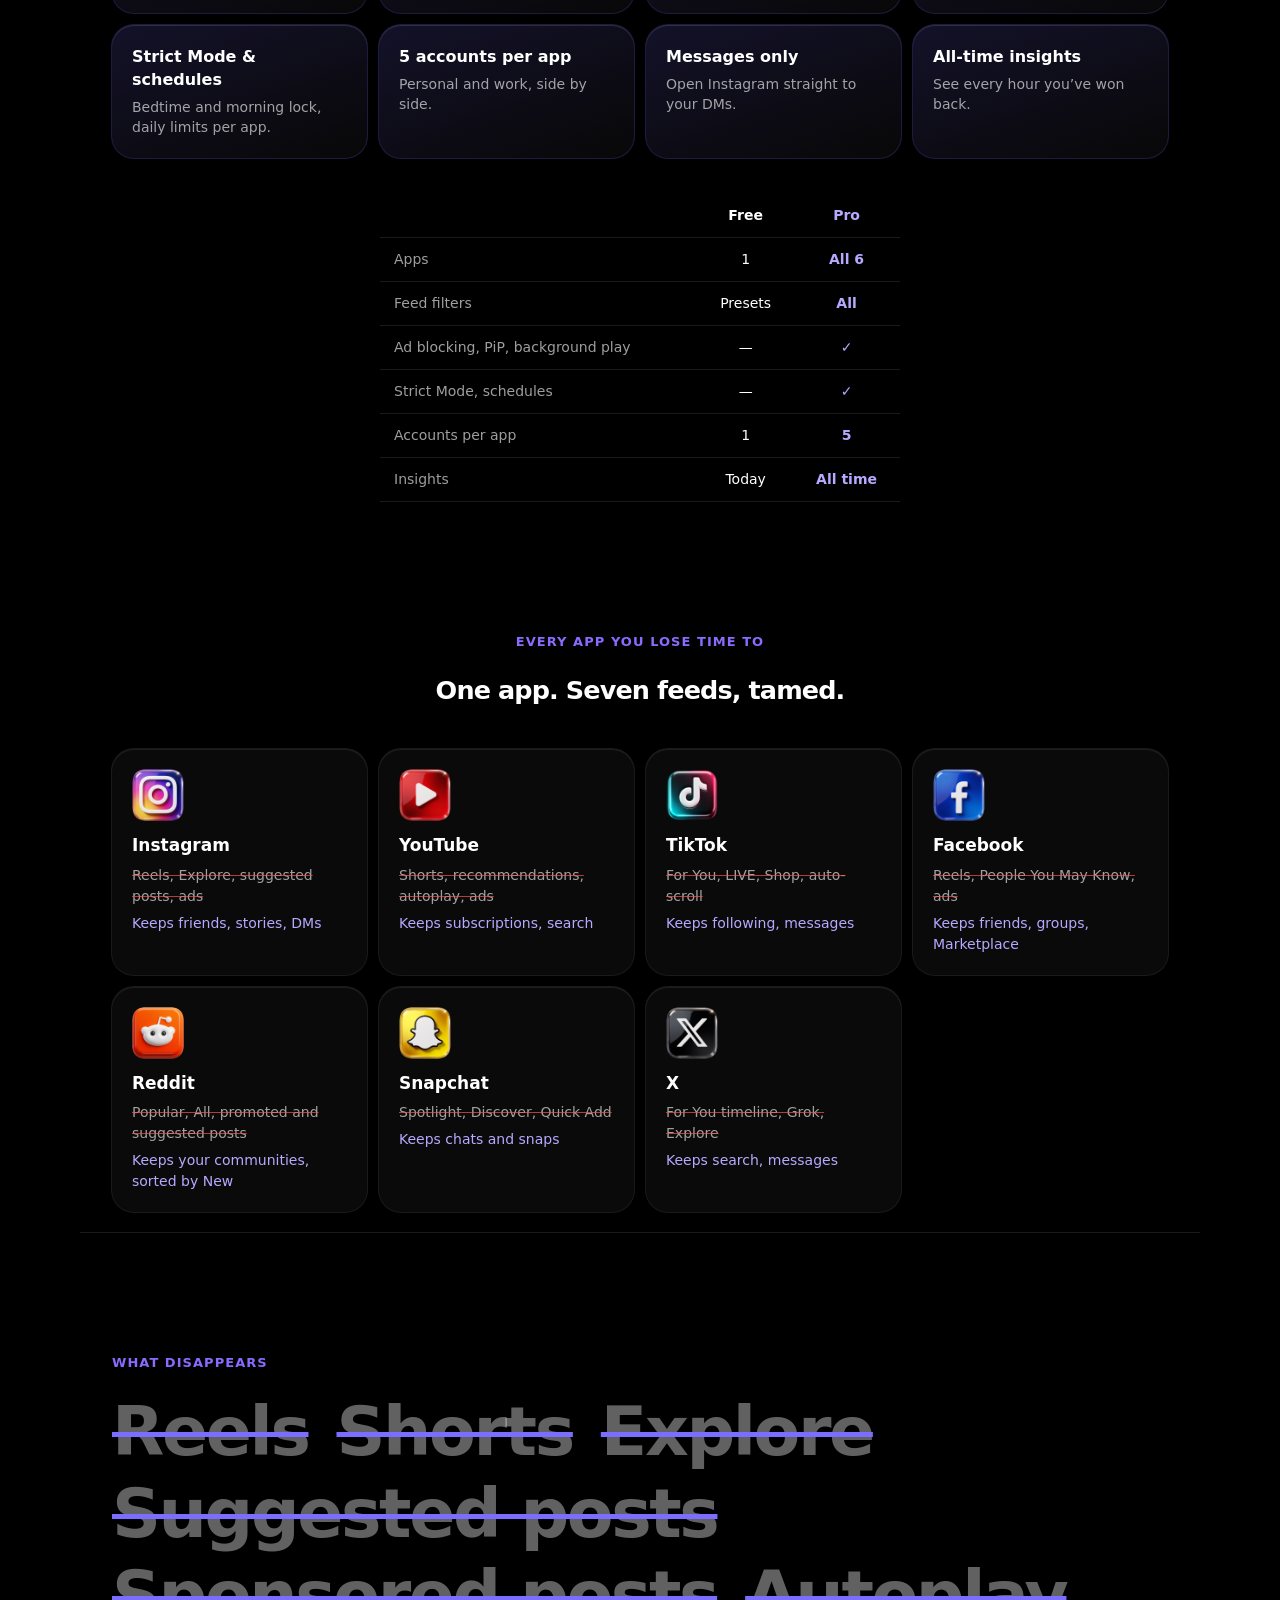
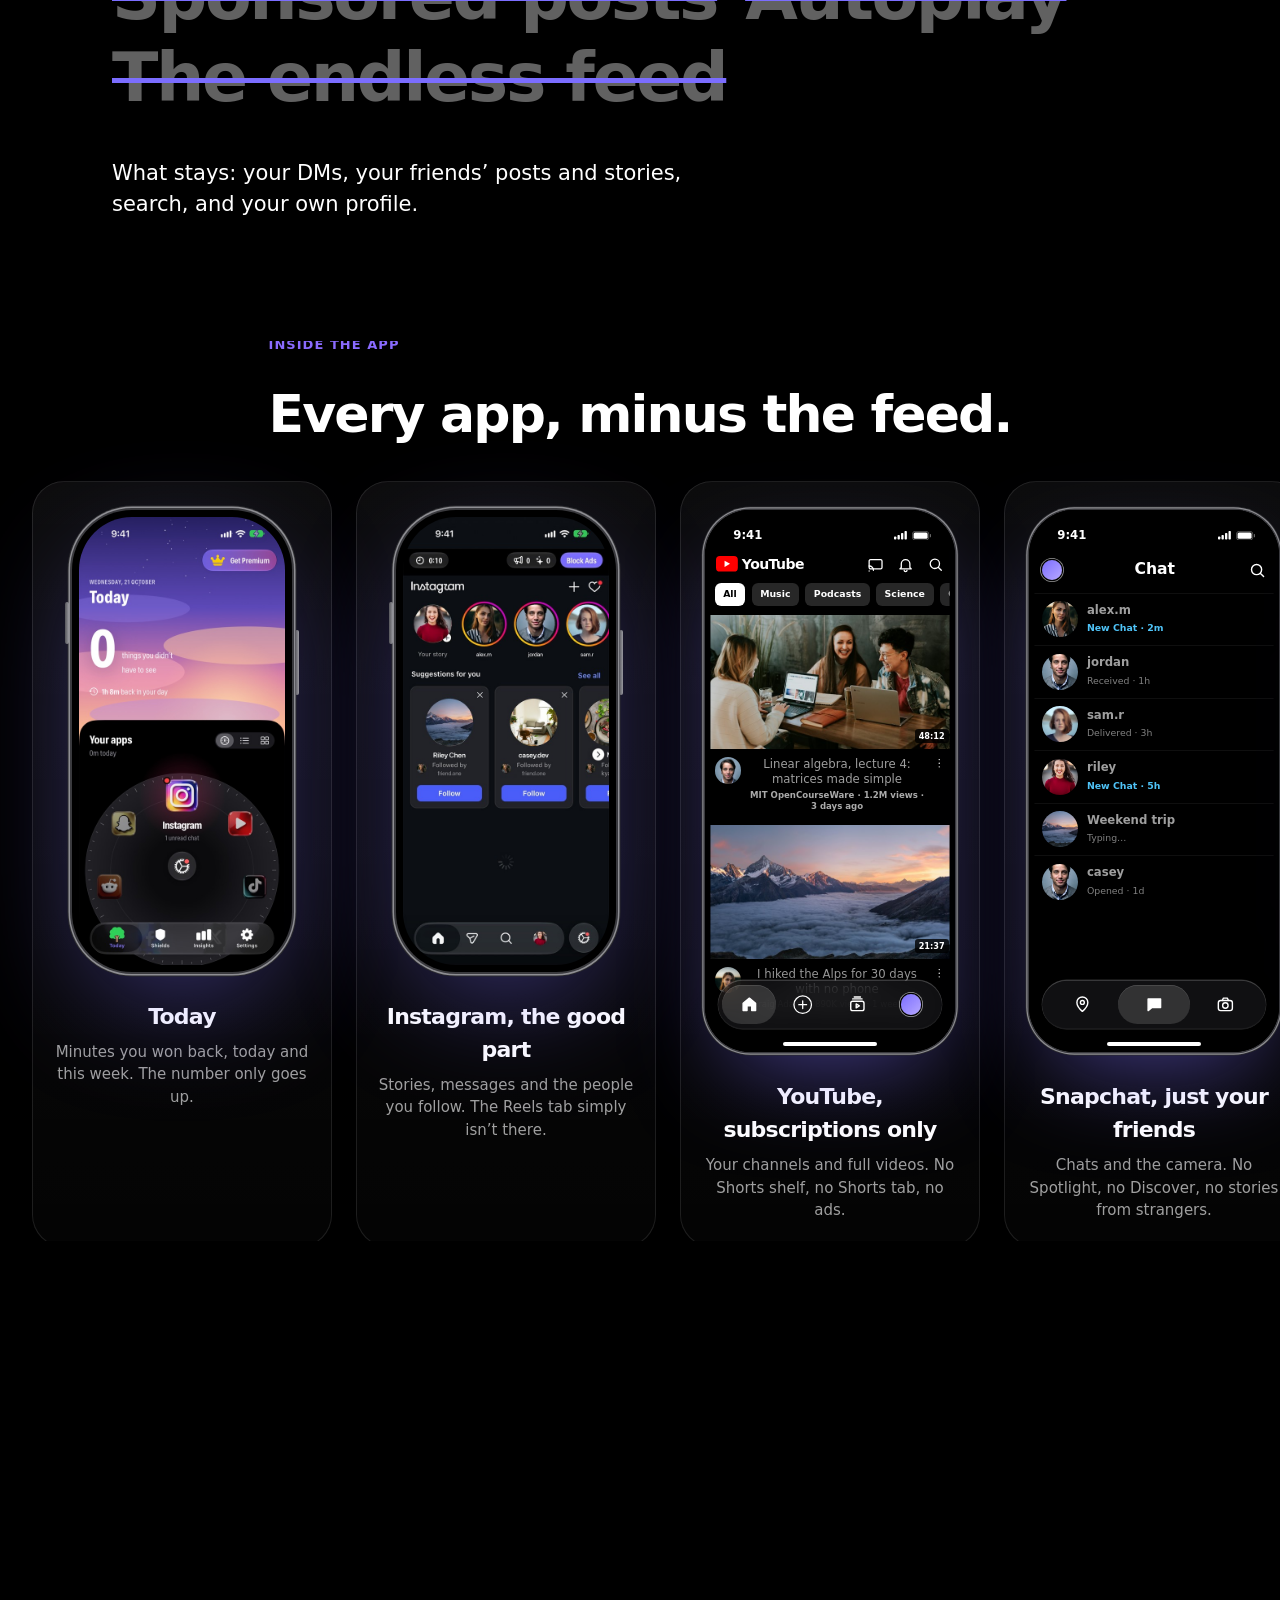
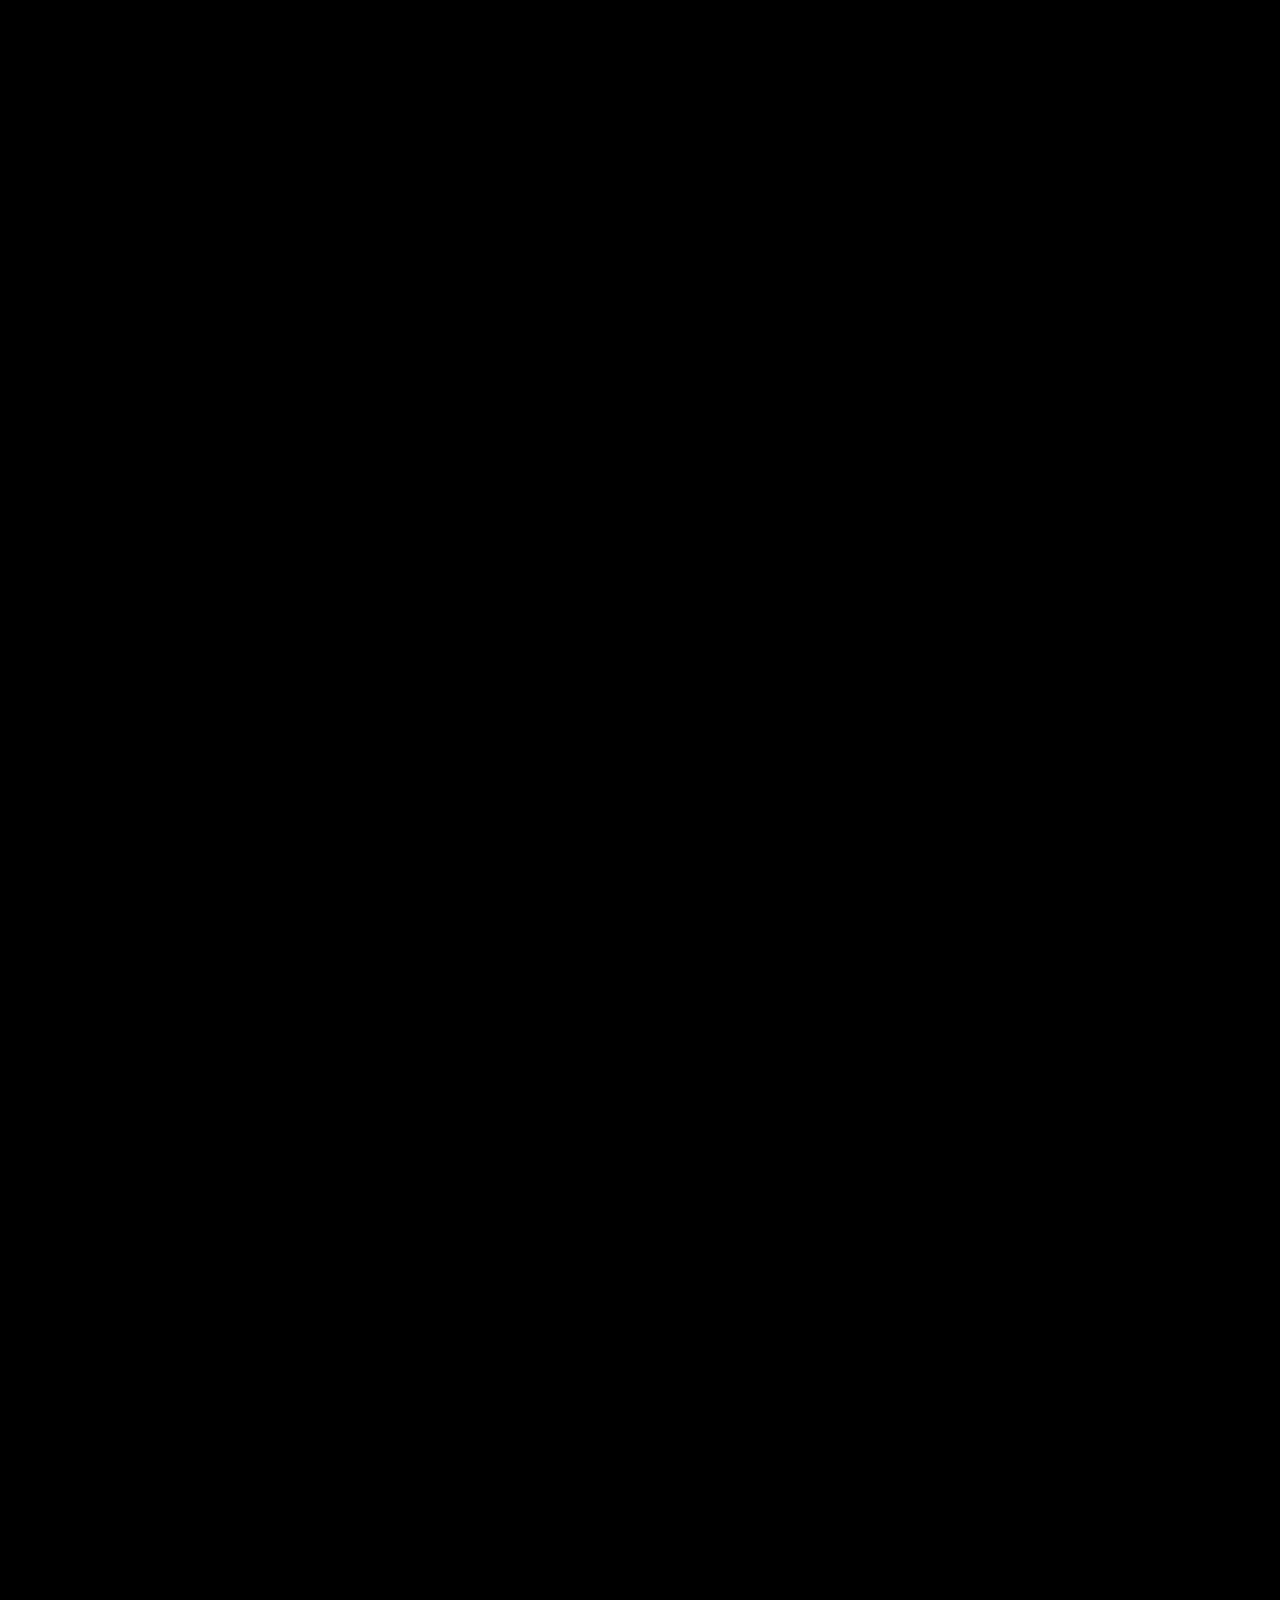
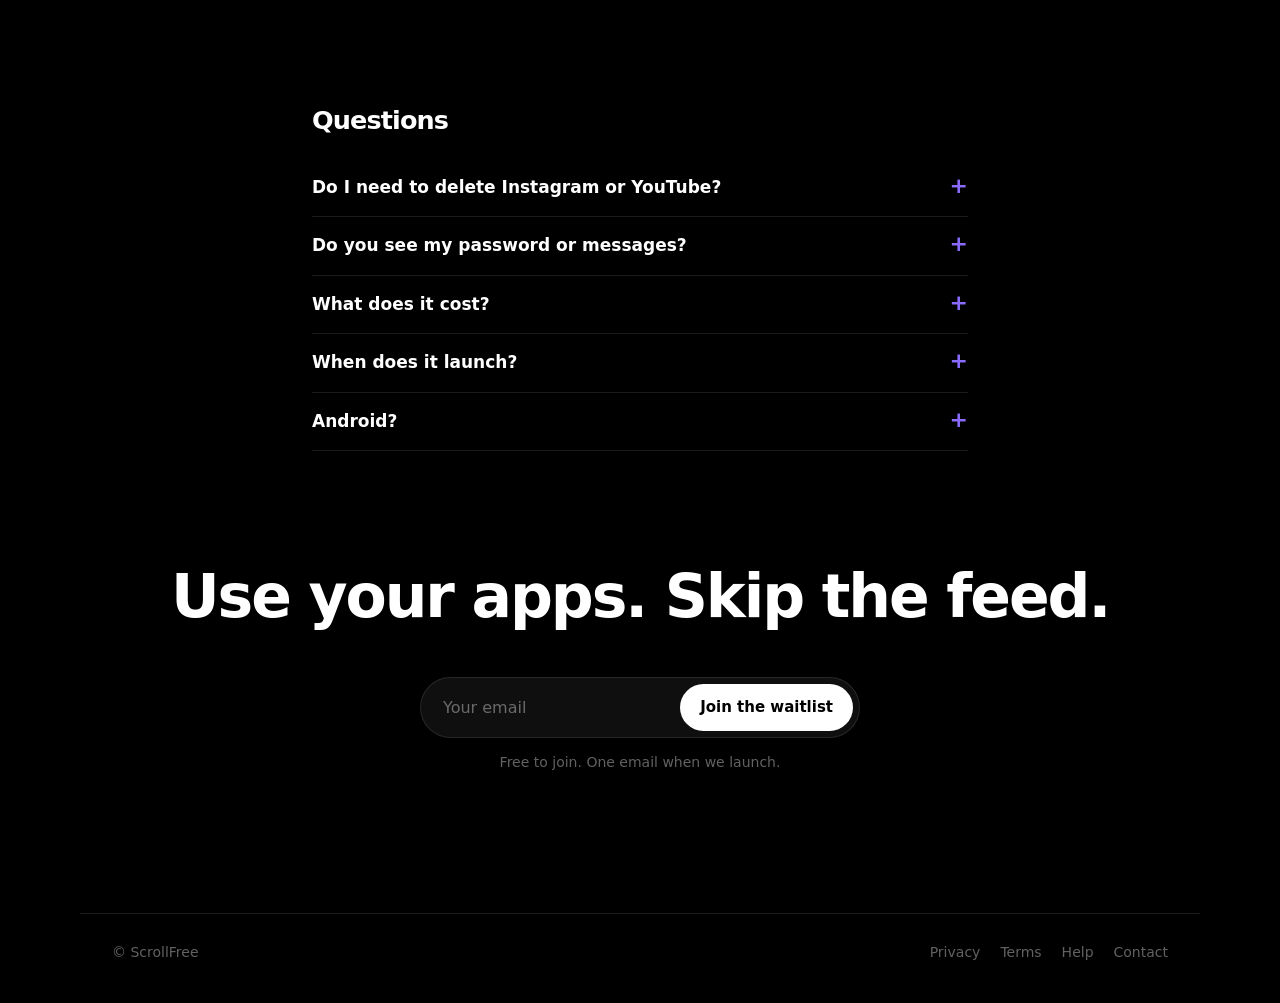
==== commit 7d6d92b8: "Inside-the-app rail: Today, Instagram, YouTube, Snapchat, Shields slide sideways on scroll; placehol" ====
--- a/index.html
+++ b/index.html
@@ -103,12 +103,20 @@
 <p class=lead>What stays: your DMs, your friends’ posts and stories, search, and your own profile.</p>
 </section>
 
-<section class="feat wrap">
-<article><figure class=phone><img src=img/s-3-shields.jpg alt="Shields screen" loading=lazy width=1100 height=2392></figure>
-<h2>Shields that hold</h2><p>Block an app’s feed outright, or add a pause before it opens. No swiping your way back in.</p></article>
-<article><figure class=phone><img src=img/s-4-insights.jpg alt="Instagram inside ScrollFree, with no Reels tab" loading=lazy width=1100 height=2392></figure>
-<h2>Instagram, the good part</h2><p>Stories, messages and the people you follow. The Reels tab simply isn’t there.</p></article>
-</section>
+<div class=hscroll><section class="rail" aria-label="Inside ScrollFree"><div class=wrap><p class=eyebrow>Inside the app</p><h2>Every app, minus the feed.</h2></div><div class=track>
+<article><figure class=phone><img src=img/s-1-today.jpg alt="Today screen showing time won back" loading=lazy width=1100 height=2392></figure><h2>Today</h2><p>Minutes you won back, today and this week. The number only goes up.</p></article>
+<article><figure class=phone><img src=img/s-4-insights.jpg alt="Instagram inside ScrollFree, with no Reels tab" loading=lazy width=1100 height=2392></figure><h2>Instagram, the good part</h2><p>Stories, messages and the people you follow. The Reels tab simply isn’t there.</p></article>
+<article><div class="mock flat">
+<div class=sb><b>9:41</b><span><svg width=17 height=11 viewBox="0 0 17 11" fill=#fff><rect x=0 y=7 width=3 height=4 rx=1 /><rect x=4.5 y=5 width=3 height=6 rx=1 /><rect x=9 y=2.5 width=3 height=8.5 rx=1 /><rect x=13.5 y=0 width=3 height=11 rx=1 /></svg><svg width=25 height=12 viewBox="0 0 25 12"><rect x=.5 y=.5 width=21 height=11 rx=3.5 fill=none stroke=#fff opacity=.4 /><rect x=2 y=2 width=18 height=8 rx=2 fill=#fff /><rect x=23 y=4 width=1.5 height=4 rx=.7 fill=#fff opacity=.4 /></svg></span></div>
+<div class="scroll ytf">
+<div class=ythead><b class=ytlogo><svg viewBox="0 0 28 20" width=28 height=20><rect width=28 height=20 rx=5 fill=#f00 /><path d="m11 6 7 4-7 4z" fill=#fff /></svg>YouTube</b><span class=yti><svg viewBox="0 0 24 24" class="ic"><rect x=3 y=5 width=18 height=13 rx=2 /><path d="M3 21a3 3 0 0 0-0 0M3 14a6 6 0 0 1 6 6"/></svg><svg viewBox="0 0 24 24" class="ic"><path d="M6 16V11a6 6 0 0 1 12 0v5l2 2H4zM10 20a2 2 0 0 0 4 0"/></svg><svg viewBox="0 0 24 24" class="ic"><circle cx=11 cy=11 r=6.5 /><path d="m16 16 4 4"/></svg></span></div><div class=chips><span class=on>All</span><span>Music</span><span>Podcasts</span><span>Science</span><span>Cooking</span></div><div class=player><div class="post vid"><div class="img g5"><small class=dur>48:12</small></div><div class=vmeta><i class="av1"></i><p><b>Linear algebra, lecture 4: matrices made simple</b><span>MIT OpenCourseWare · 1.2M views · 3 days ago</span></p><svg viewBox="0 0 24 24" class="ic dots"><circle cx=12 cy=5 r=1.3 fill=#fff /><circle cx=12 cy=12 r=1.3 fill=#fff /><circle cx=12 cy=19 r=1.3 fill=#fff /></svg></div></div></div><div class="post vid"><div class="img g1"><small class=dur>21:37</small></div><div class=vmeta><i class="av4"></i><p><b>I hiked the Alps for 30 days with no phone</b><span>Kraig Adams · 890K views · 1 week ago</span></p><svg viewBox="0 0 24 24" class="ic dots"><circle cx=12 cy=5 r=1.3 fill=#fff /><circle cx=12 cy=12 r=1.3 fill=#fff /><circle cx=12 cy=19 r=1.3 fill=#fff /></svg></div></div></div>
+
+<nav class=tabs><span class=on><svg viewBox="0 0 24 24" class=ic><path d="M4 10.5 12 4l8 6.5V20h-5v-6H9v6H4z" fill=currentColor /></svg></span><span class=plus><svg viewBox="0 0 24 24" class="ic"><circle cx=12 cy=12 r=9 /><path d="M12 8v8M8 12h8"/></svg></span><span><svg viewBox="0 0 24 24" class=ic><rect x=3.5 y=8 width=17 height=12 rx=2.5 /><path d="M6 5h12M8 2.5h8M10.5 11.5l4 2.5-4 2.5z"/></svg></span><span><i class=pfp></i></span></nav>
+<div class=home-ind></div>
+</div><h2>YouTube, subscriptions only</h2><p>Your channels and full videos. No Shorts shelf, no Shorts tab, no ads.</p></article>
+<article><div class="mock flat snap"><div class=sb><b>9:41</b><span><svg width=17 height=11 viewBox="0 0 17 11" fill=#fff><rect x=0 y=7 width=3 height=4 rx=1 /><rect x=4.5 y=5 width=3 height=6 rx=1 /><rect x=9 y=2.5 width=3 height=8.5 rx=1 /><rect x=13.5 y=0 width=3 height=11 rx=1 /></svg><svg width=25 height=12 viewBox="0 0 25 12"><rect x=.5 y=.5 width=21 height=11 rx=3.5 fill=none stroke=#fff opacity=.4 /><rect x=2 y=2 width=18 height=8 rx=2 fill=#fff /><rect x=23 y=4 width=1.5 height=4 rx=.7 fill=#fff opacity=.4 /></svg></span></div><div class=scroll><div class=snaphead><i class=pfp></i><b>Chat</b><svg viewBox="0 0 24 24" class=ic><circle cx=11 cy=11 r=6.5 /><path d="m16 16 4 4"/></svg></div><div class=srow><i style="background-image:url(img/u-a3.jpg)"></i><p><b>alex.m</b><span class="new">New Chat · 2m</span></p></div><div class=srow><i style="background-image:url(img/u-a4.jpg)"></i><p><b>jordan</b><span class="">Received · 1h</span></p></div><div class=srow><i style="background-image:url(img/u-a5.jpg)"></i><p><b>sam.r</b><span class="">Delivered · 3h</span></p></div><div class=srow><i style="background-image:url(img/u-a1.jpg)"></i><p><b>riley</b><span class="new">New Chat · 5h</span></p></div><div class=srow><i style="background-image:url(img/u-lake.jpg)"></i><p><b>Weekend trip</b><span class="">Typing…</span></p></div><div class=srow><i style="background-image:url(img/u-a4.jpg)"></i><p><b>casey</b><span class="">Opened · 1d</span></p></div></div><nav class=tabs><span><svg viewBox="0 0 24 24" class=ic><path d="M12 21s7-6.2 7-11.5a7 7 0 0 0-14 0C5 14.8 12 21 12 21z"/><circle cx=12 cy=9.5 r=2.5 /></svg></span><span class=on><svg viewBox="0 0 24 24" class=ic><path d="M4 5h16v11H9l-5 4z" fill=currentColor /></svg></span><span><svg viewBox="0 0 24 24" class=ic><rect x=3 y=7 width=18 height=13 rx=3 /><circle cx=12 cy=13.5 r=3.5 /><path d="M8 7l1.5-3h5L16 7"/></svg></span></nav><div class=home-ind></div></div><h2>Snapchat, just your friends</h2><p>Chats and the camera. No Spotlight, no Discover, no stories from strangers.</p></article>
+<article><figure class=phone><img src=img/s-3-shields.jpg alt="Shields screen" loading=lazy width=1100 height=2392></figure><h2>Shields that hold</h2><p>Block an app’s feed outright, or add a pause before it opens. No swiping your way back in.</p></article>
+</div></section></div>
 
 <section class="faq wrap" id=faq>
 <h2>Questions</h2>
@@ -147,6 +155,12 @@
   })
 })
 addEventListener("scroll", onScroll, {passive: true}); onScroll()
+const rails = [...document.querySelectorAll(".hscroll")]
+const onRail = () => rails.forEach(w => {
+  const r = w.getBoundingClientRect(), t = w.querySelector(".track"), p = Math.min(1, Math.max(0, -r.top / (r.height - innerHeight)))
+  t.style.transform = `translateX(${-p * Math.max(0, t.scrollWidth - innerWidth)}px)`
+})
+addEventListener("scroll", onRail, {passive: true}); addEventListener("resize", onRail); onRail()
 const FORM_URL = "" // waitlist endpoint, set once the form service is chosen
 for (const f of document.querySelectorAll(".wl")) f.onsubmit = async e => {
   e.preventDefault()
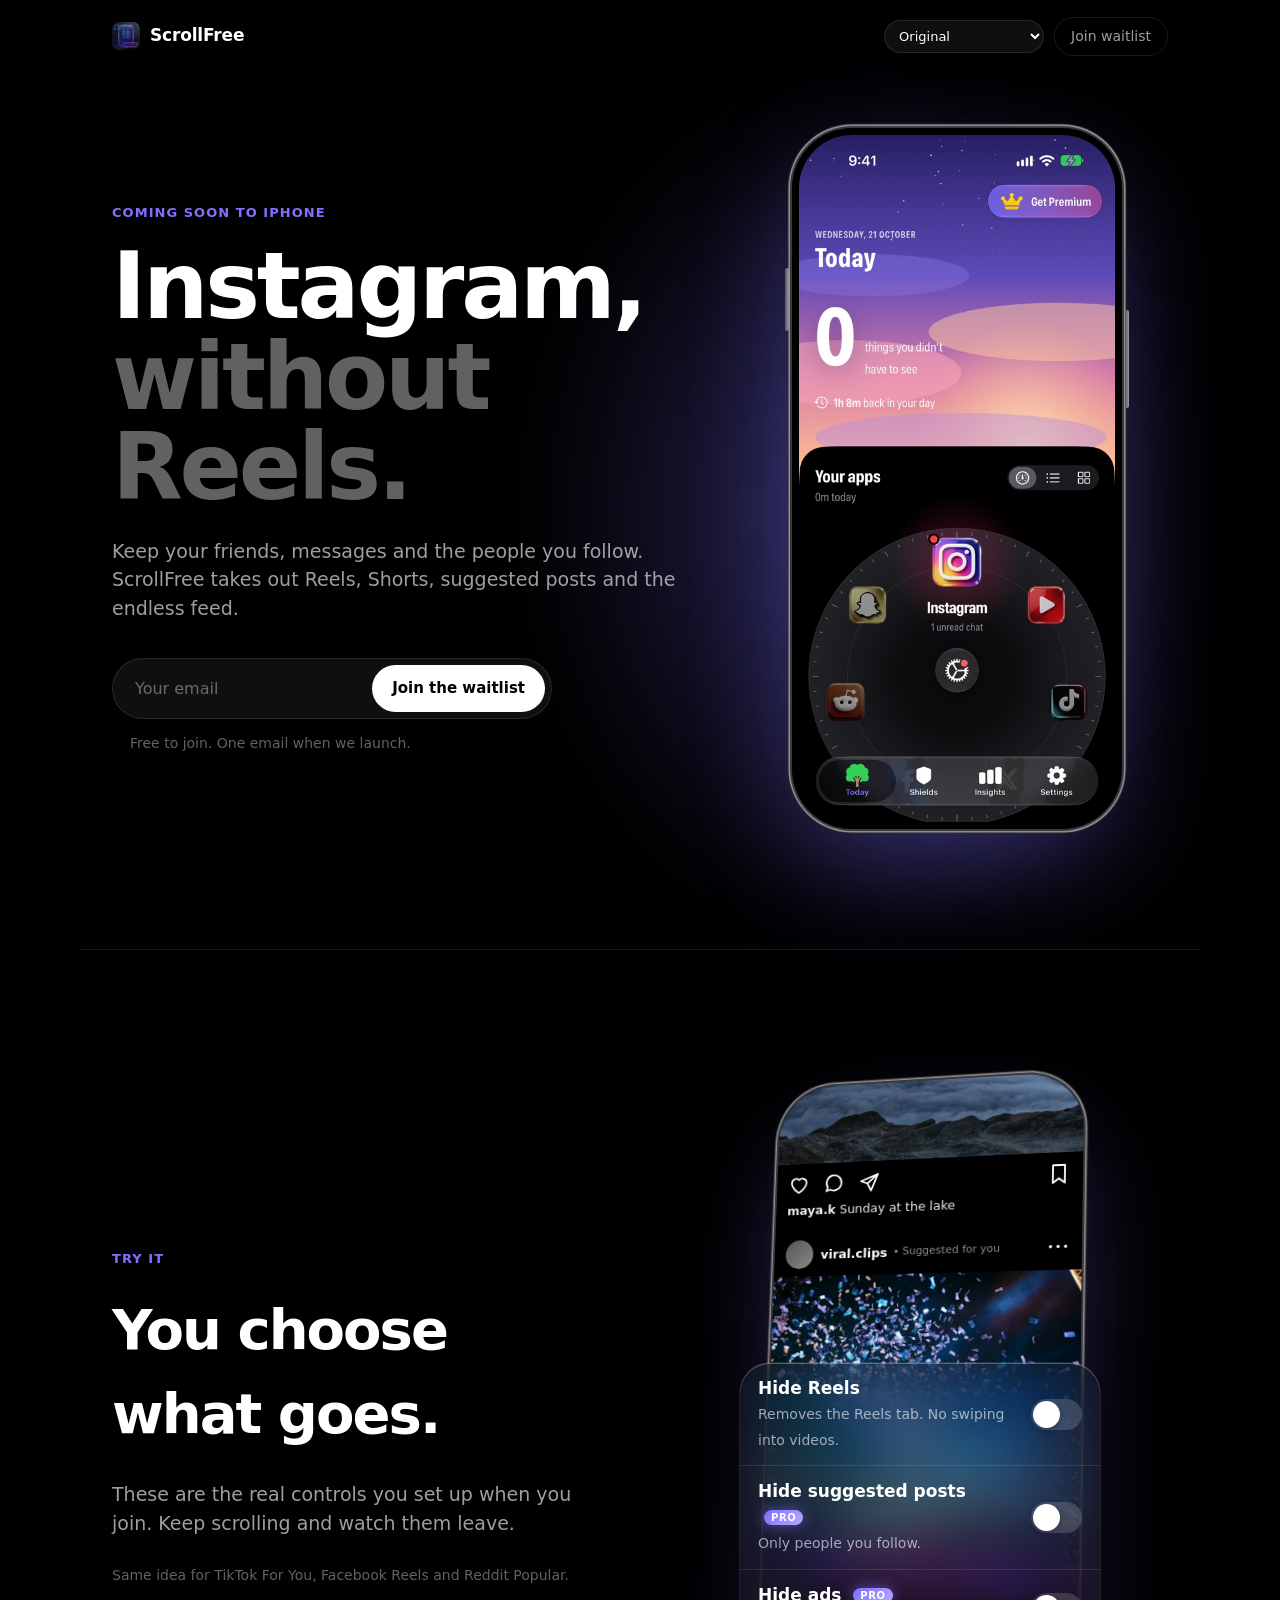
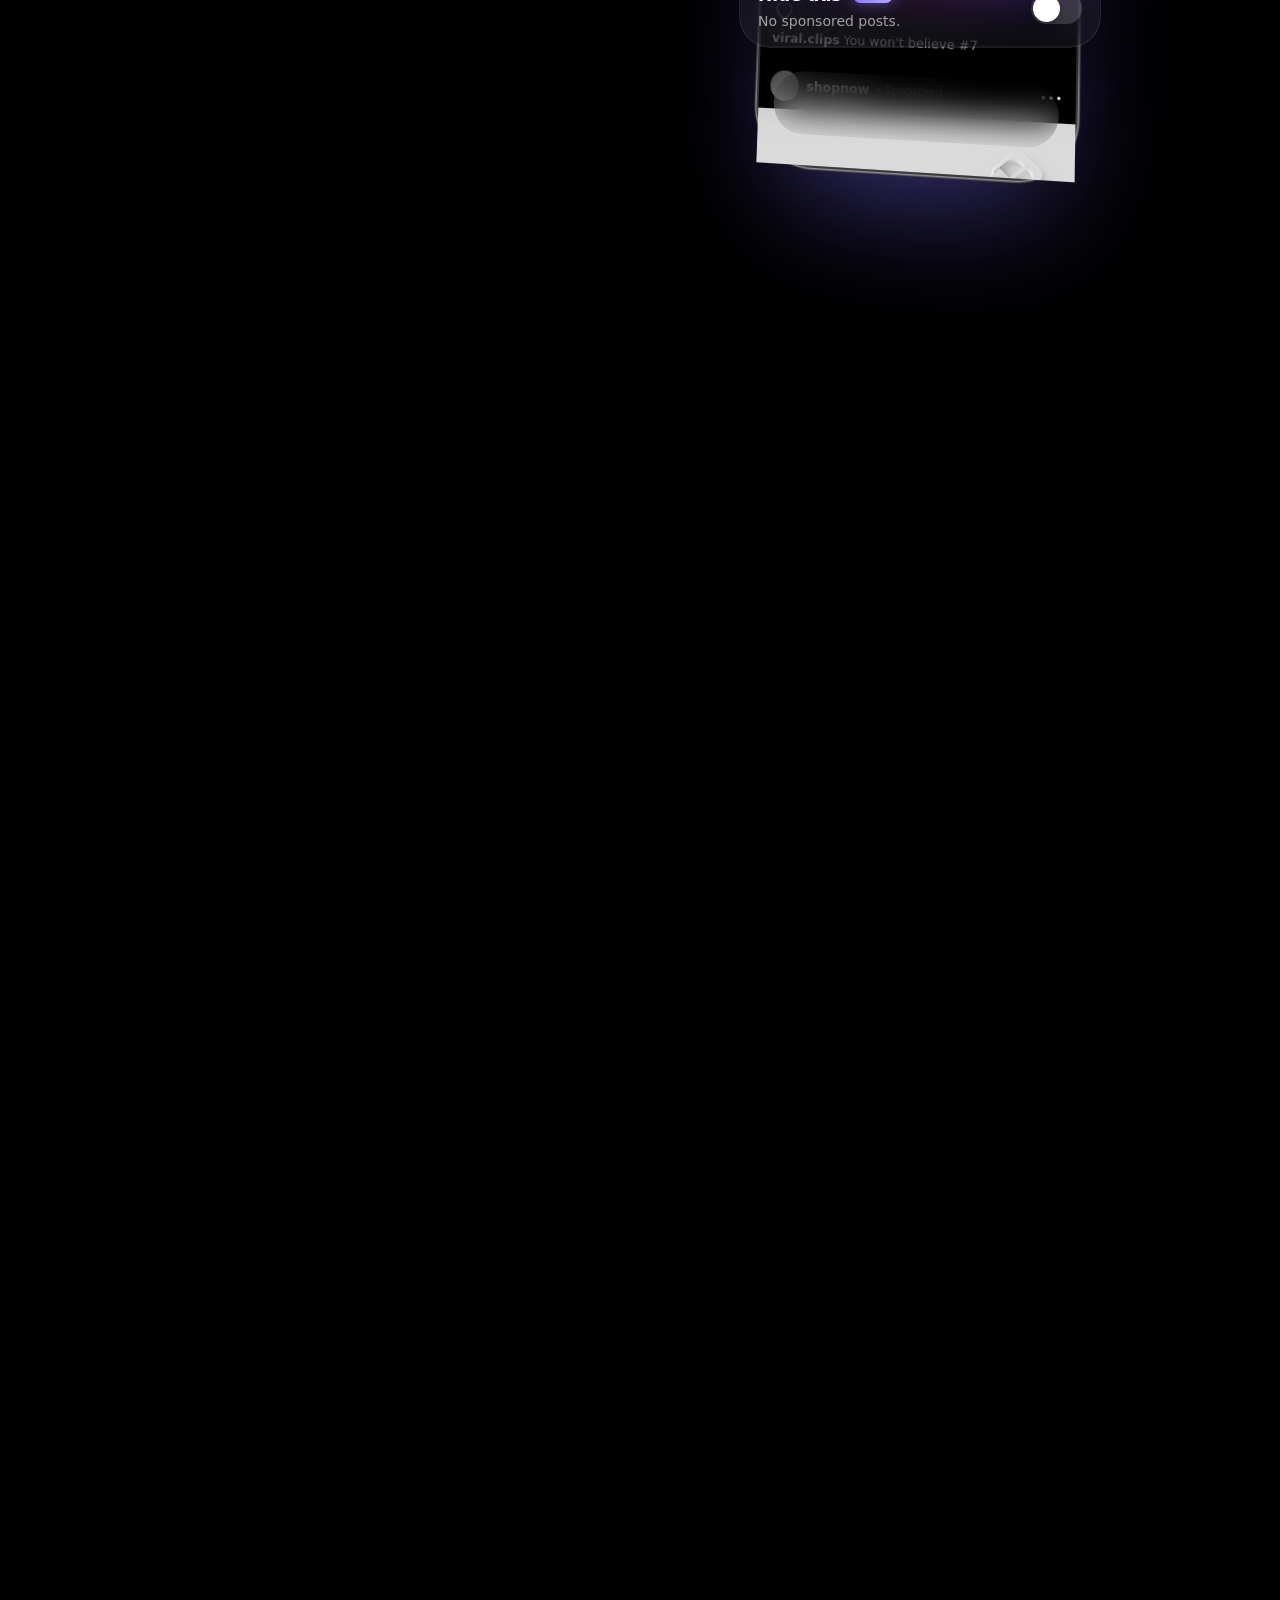
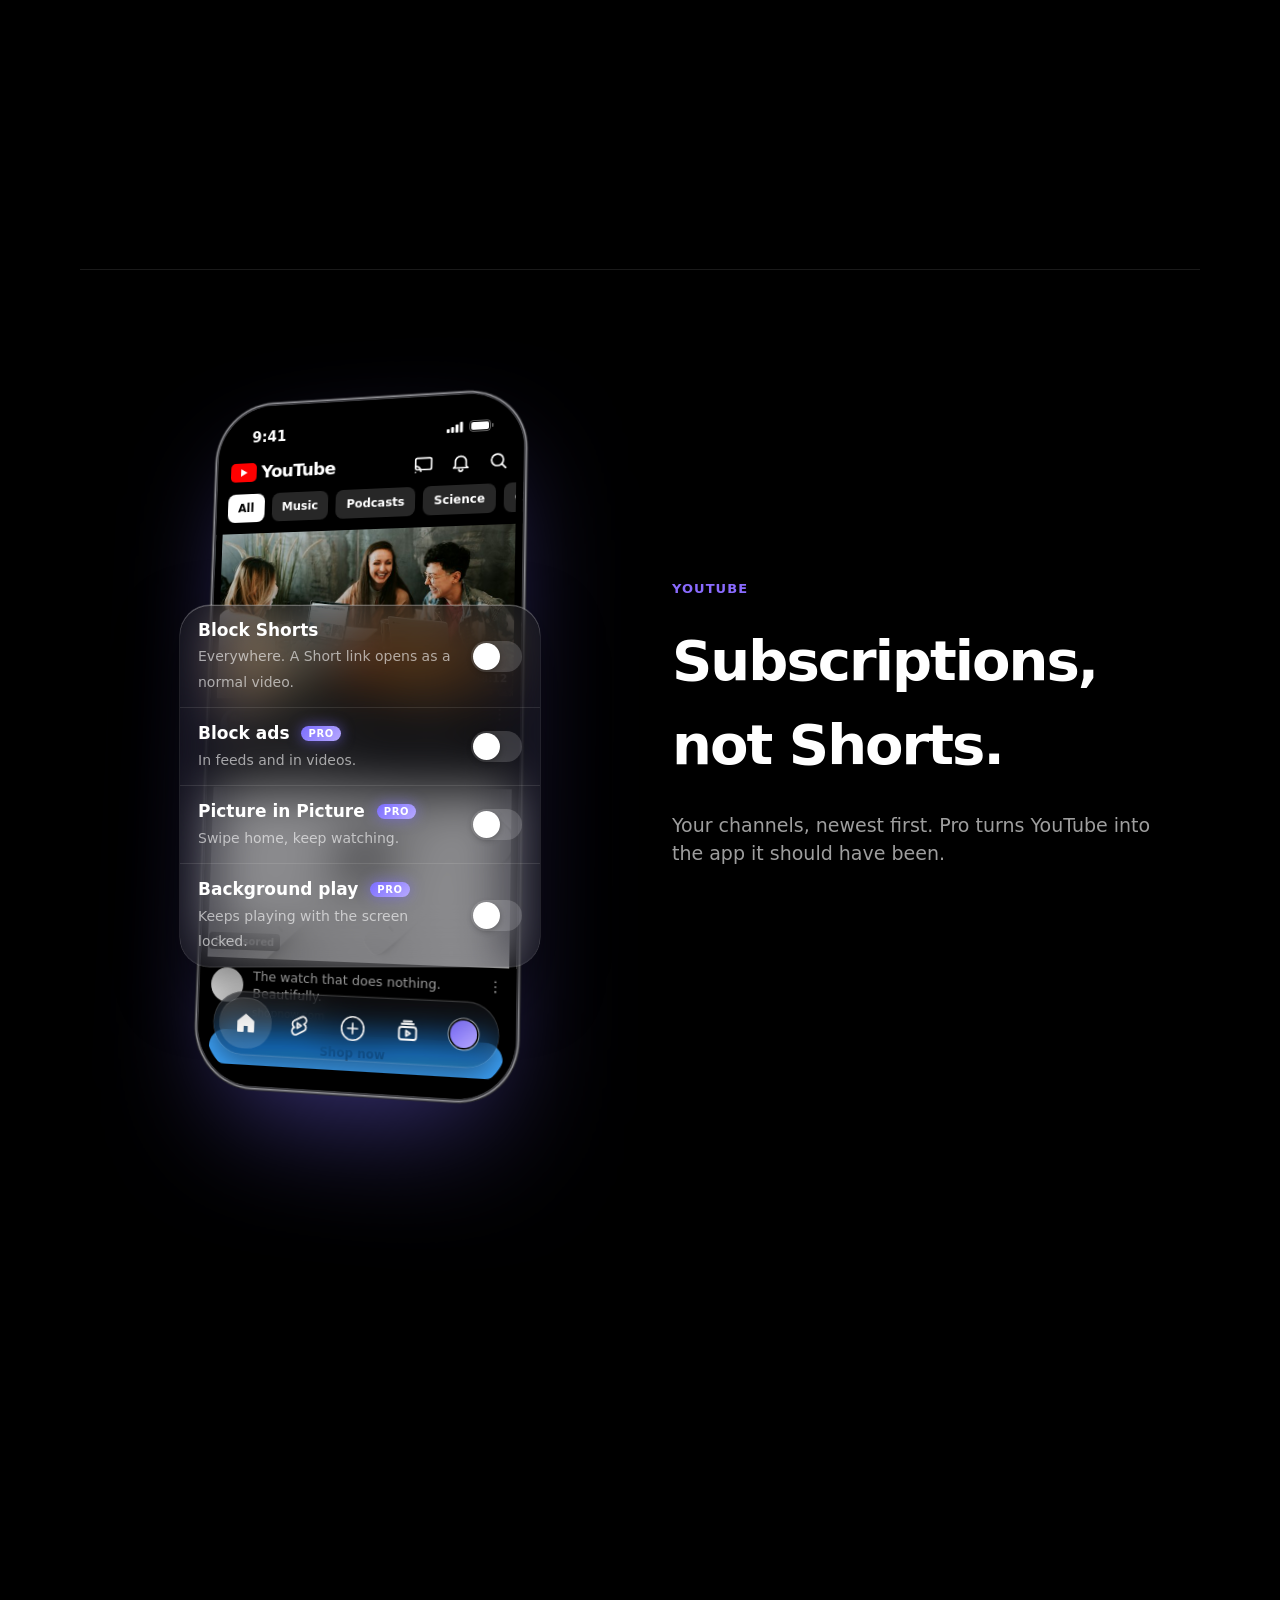
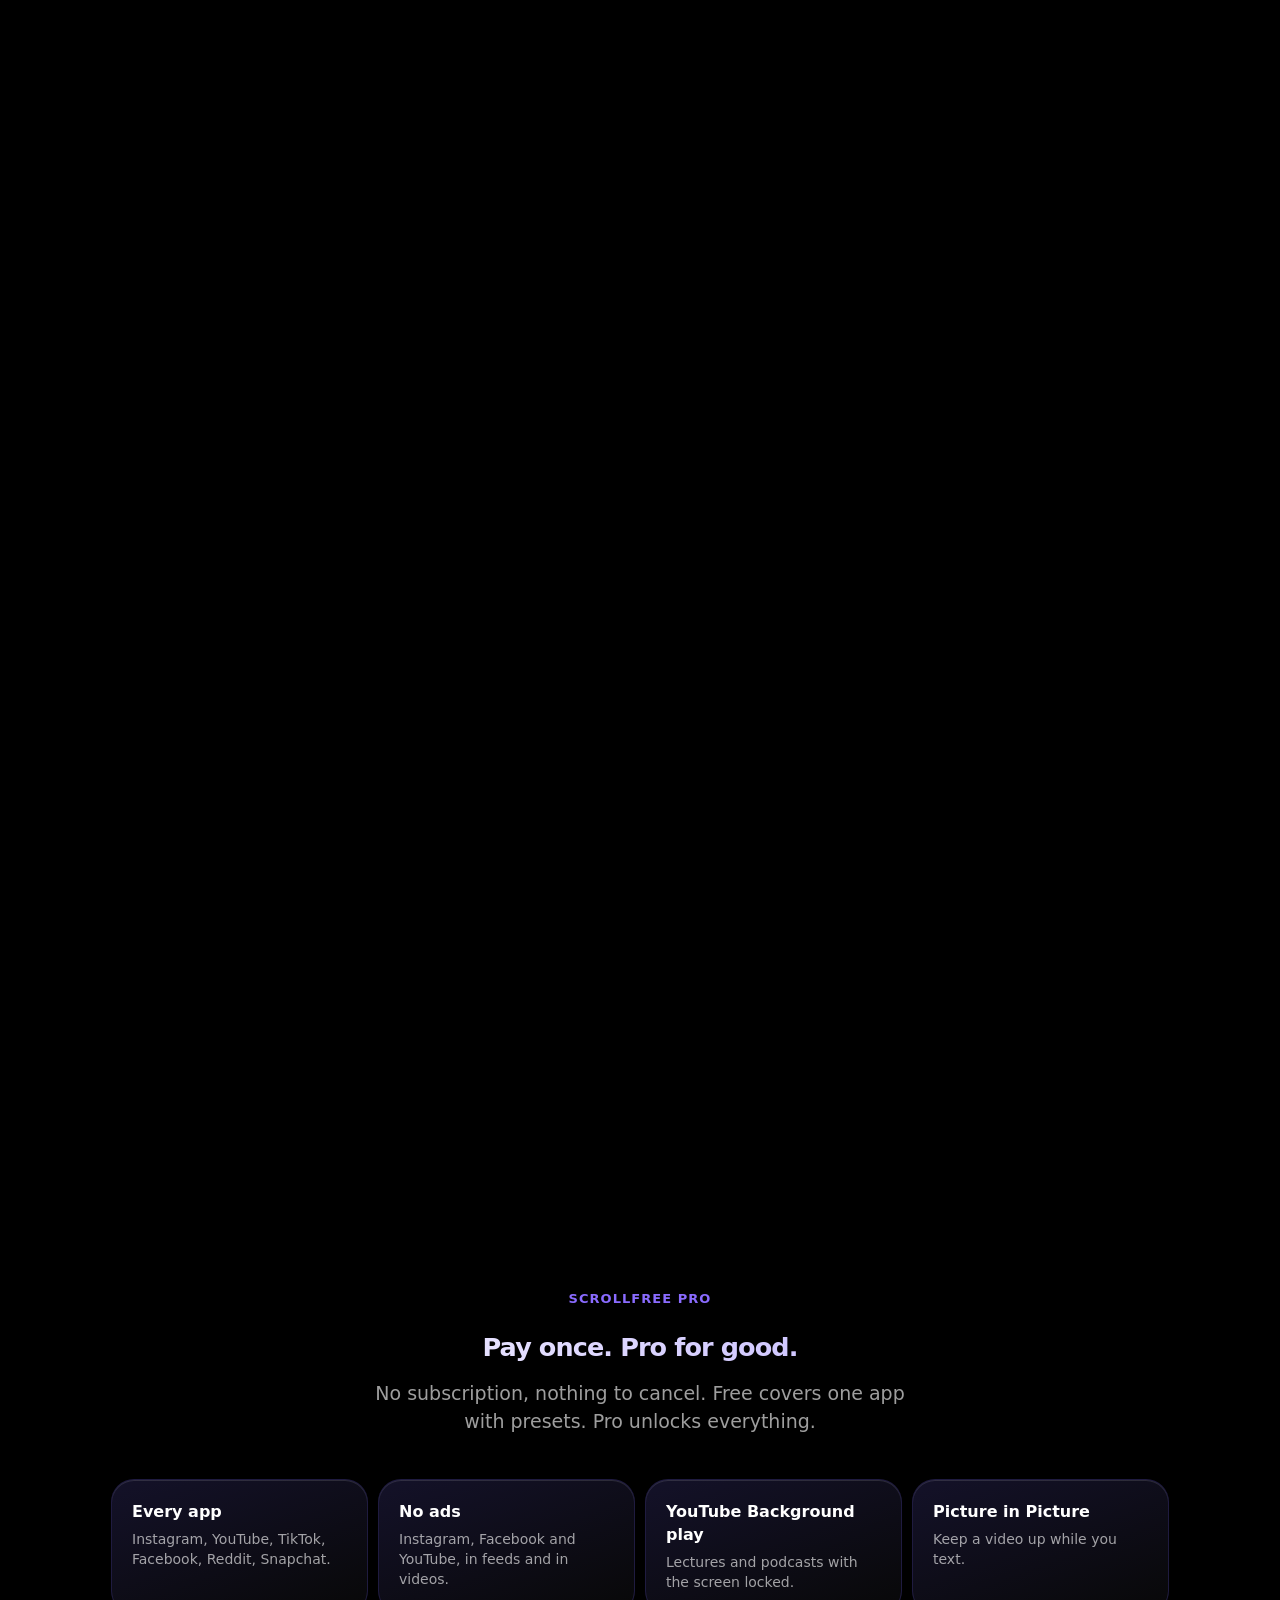
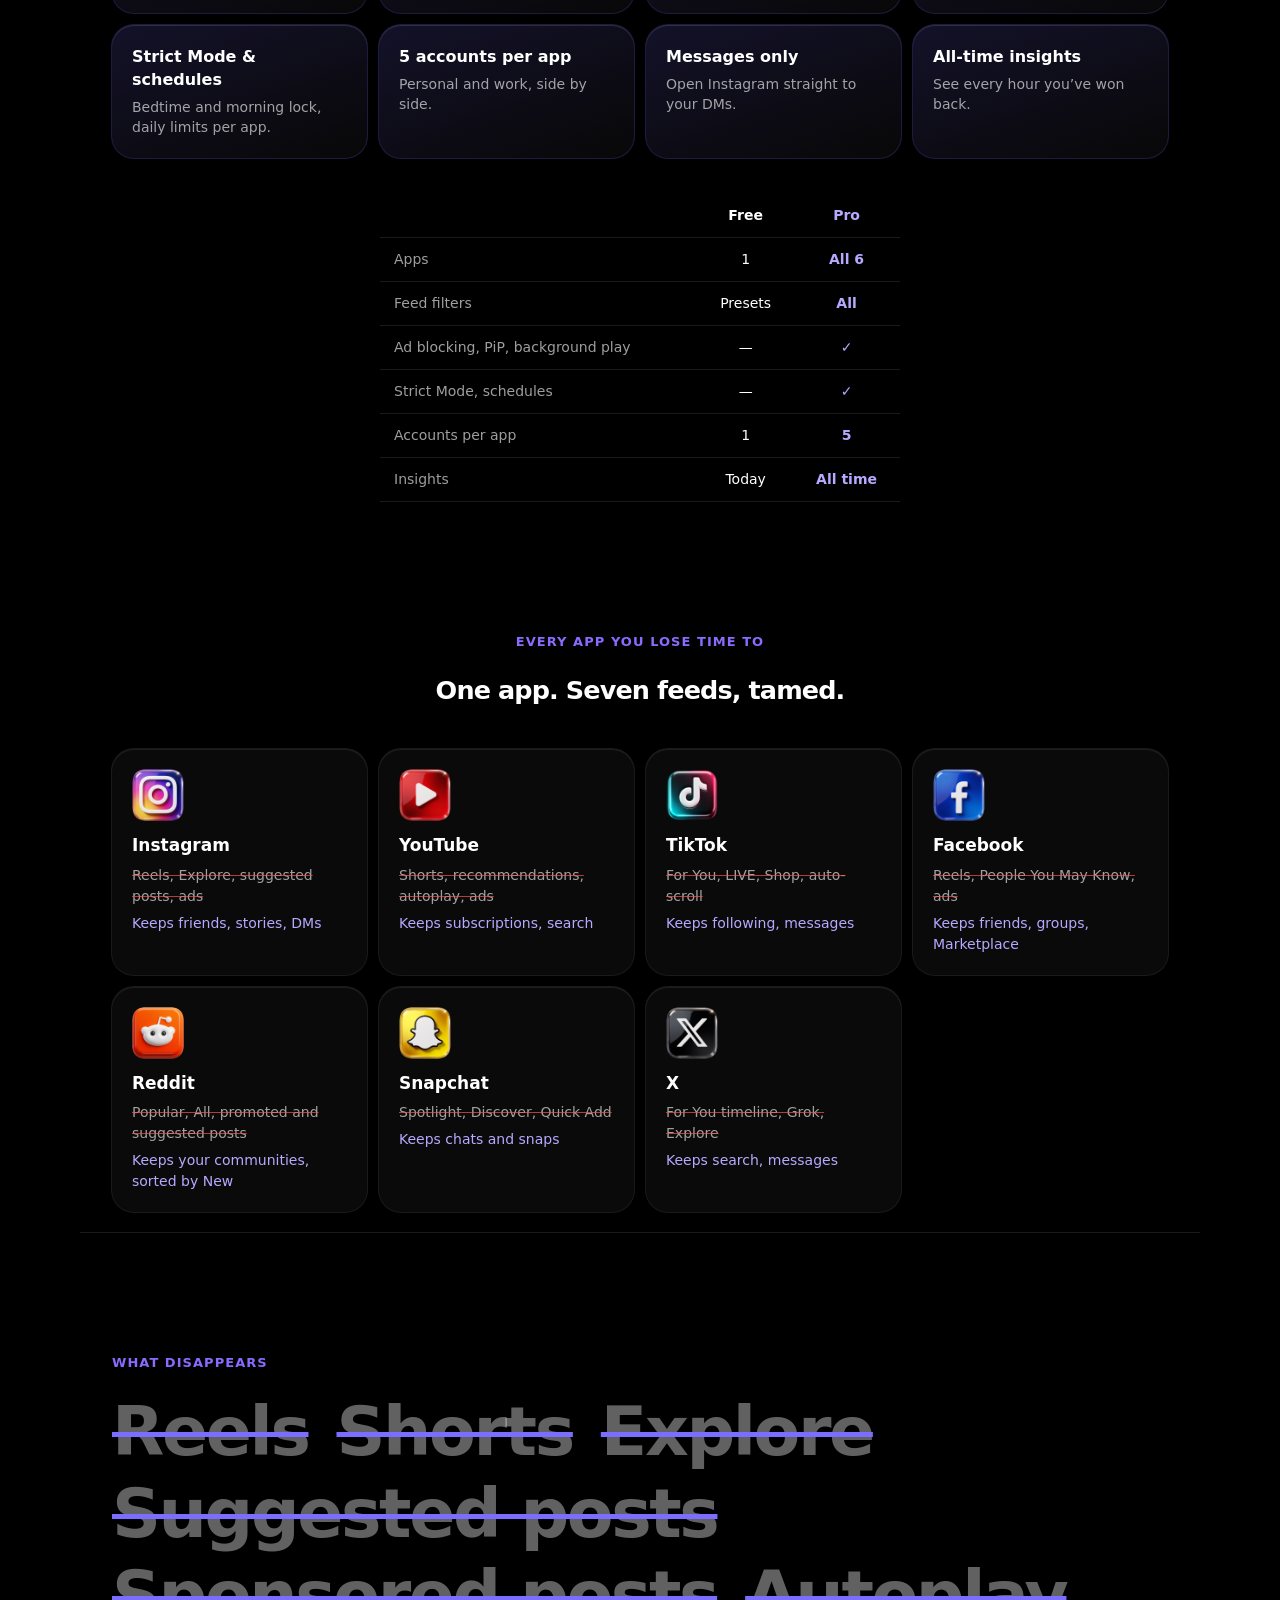
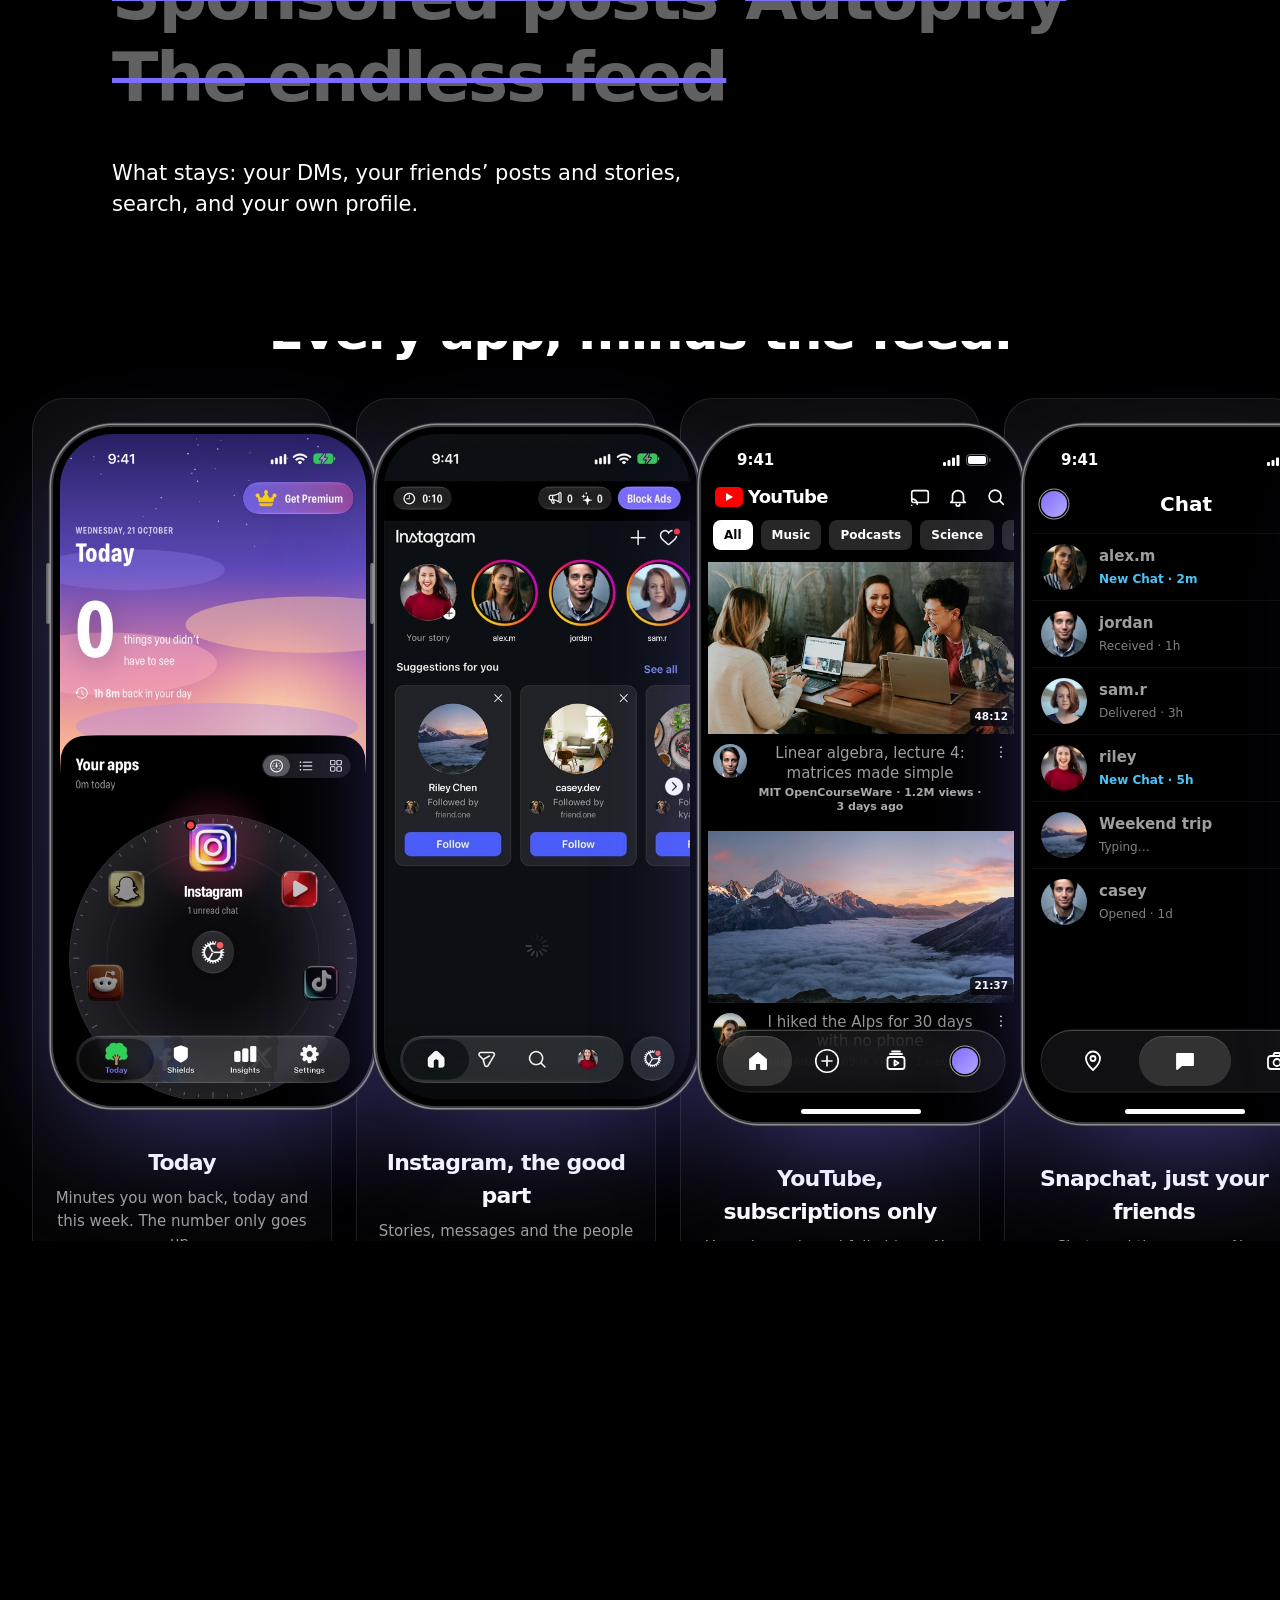
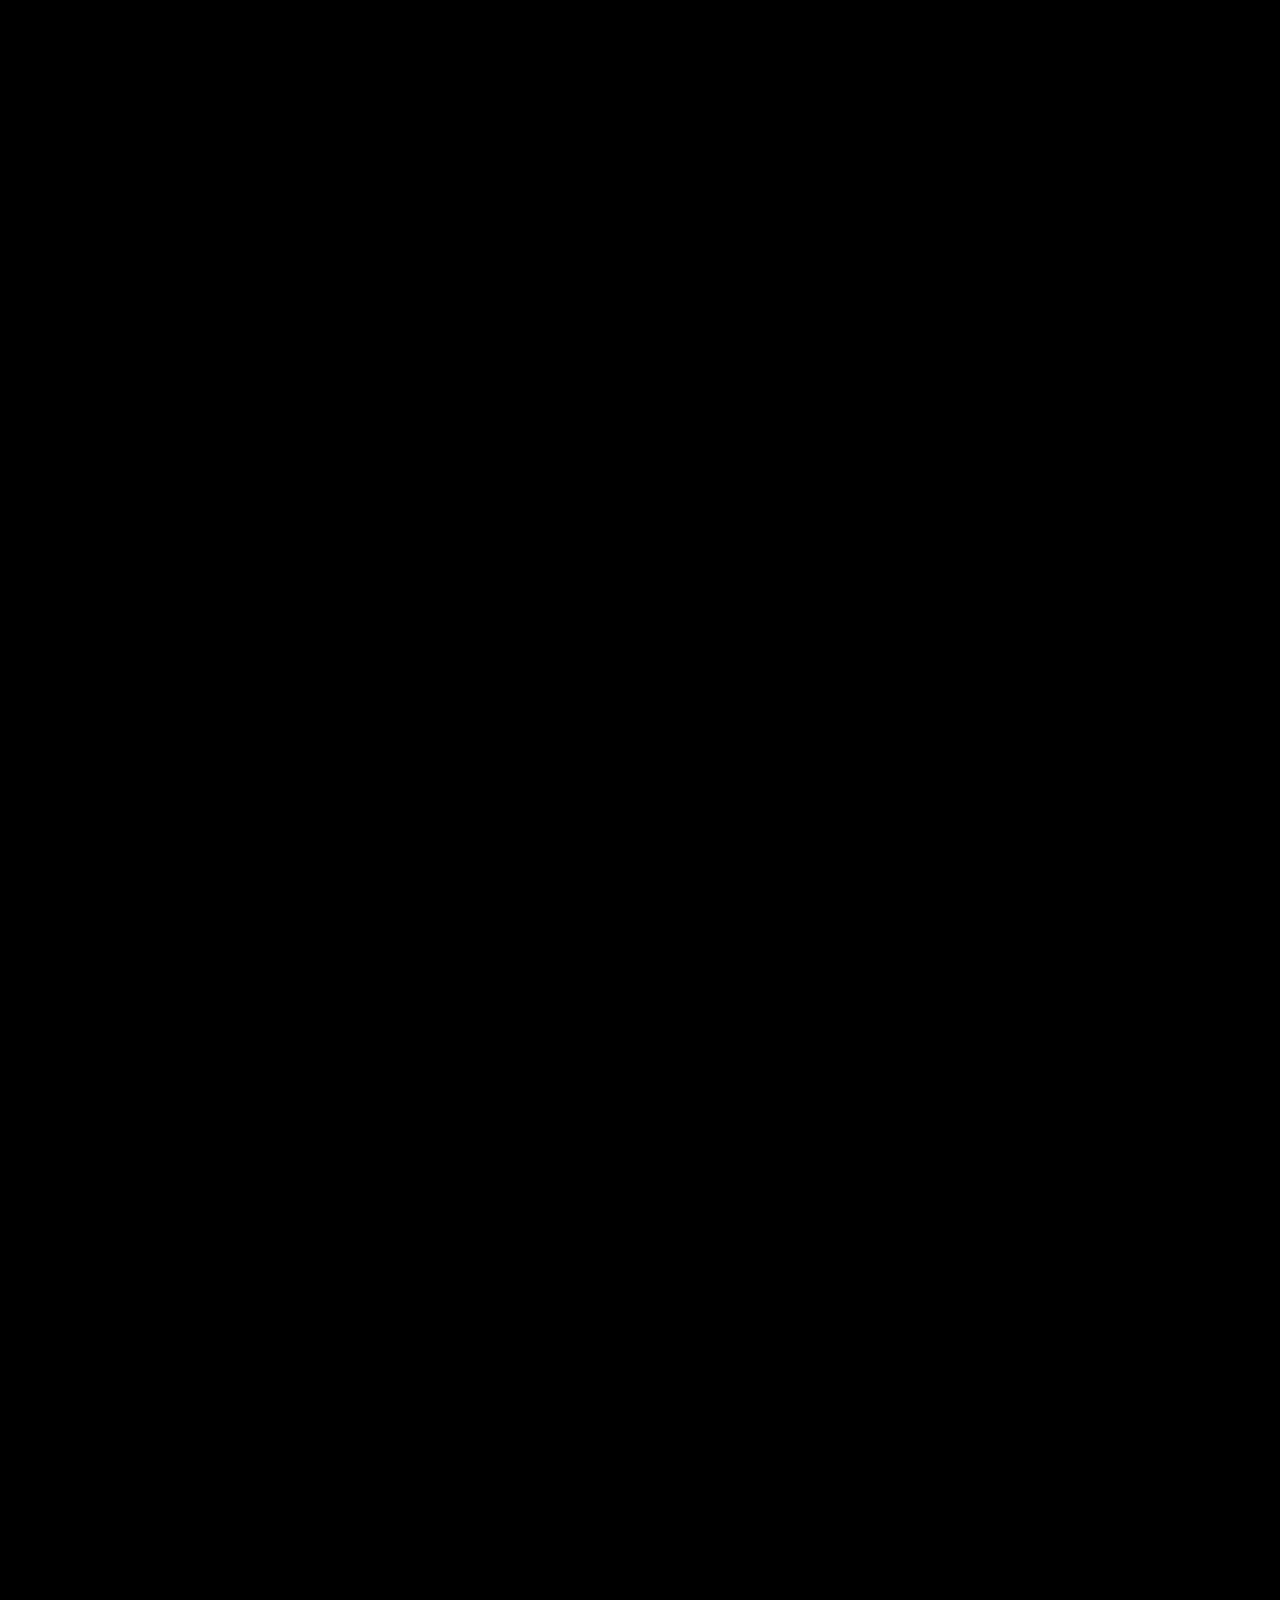
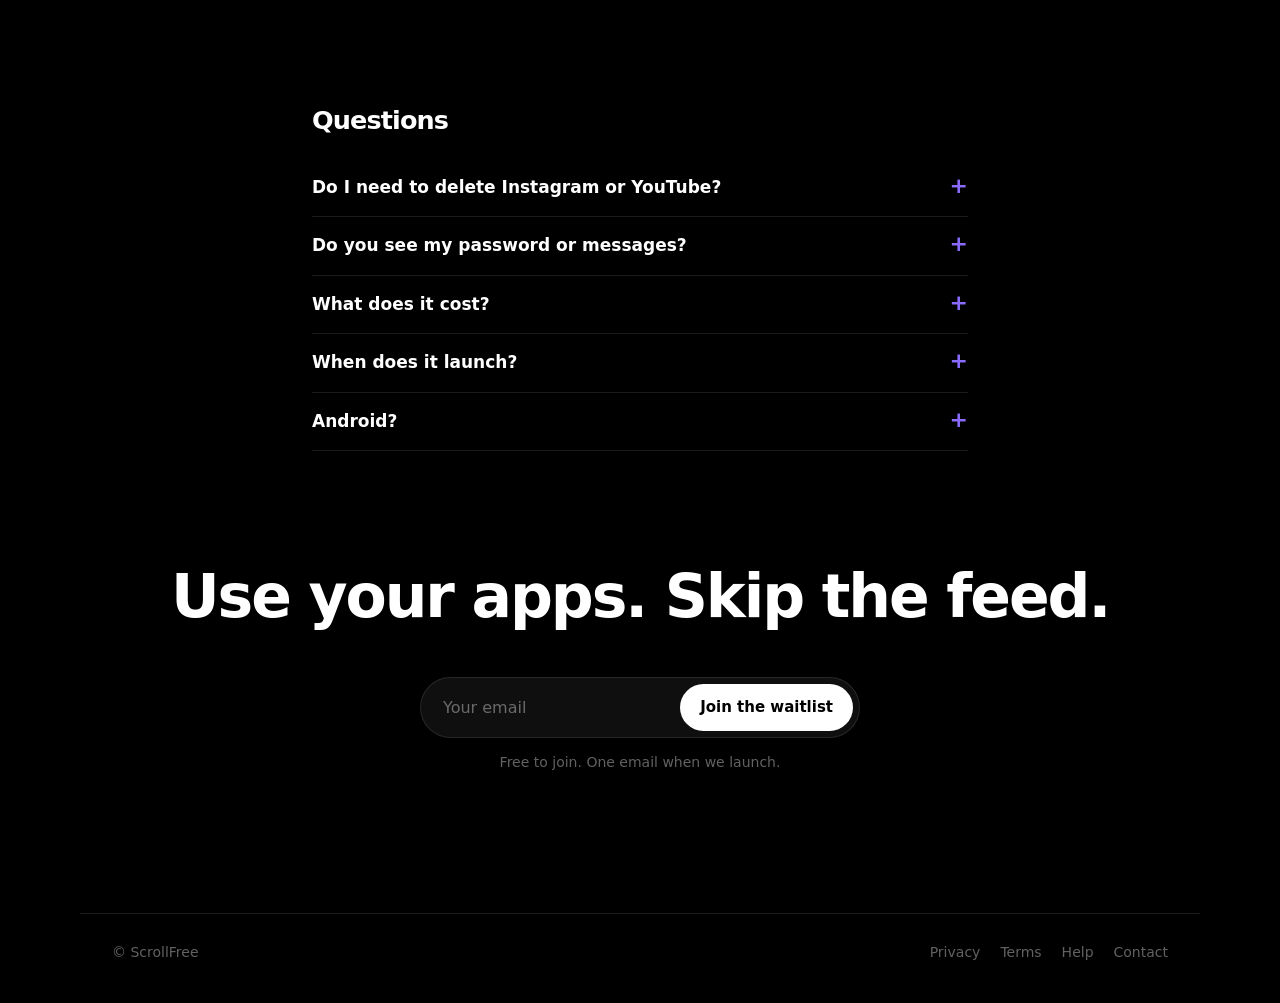
==== commit 9669e26a: "Instagram shot: new file name so cached copies of the personal screenshot aren't served Co-Authored-" ====
--- a/index.html
+++ b/index.html
@@ -105,7 +105,7 @@
 
 <div class=hscroll><section class="rail" aria-label="Inside ScrollFree"><div class=wrap><p class=eyebrow>Inside the app</p><h2>Every app, minus the feed.</h2></div><div class=track>
 <article><figure class=phone><img src=img/s-1-today.jpg alt="Today screen showing time won back" loading=lazy width=1100 height=2392></figure><h2>Today</h2><p>Minutes you won back, today and this week. The number only goes up.</p></article>
-<article><figure class=phone><img src=img/s-4-insights.jpg alt="Instagram inside ScrollFree, with no Reels tab" loading=lazy width=1100 height=2392></figure><h2>Instagram, the good part</h2><p>Stories, messages and the people you follow. The Reels tab simply isn’t there.</p></article>
+<article><figure class=phone><img src=img/s-4-instagram.jpg alt="Instagram inside ScrollFree, with no Reels tab" loading=lazy width=1100 height=2392></figure><h2>Instagram, the good part</h2><p>Stories, messages and the people you follow. The Reels tab simply isn’t there.</p></article>
 <article><div class="mock flat">
 <div class=sb><b>9:41</b><span><svg width=17 height=11 viewBox="0 0 17 11" fill=#fff><rect x=0 y=7 width=3 height=4 rx=1 /><rect x=4.5 y=5 width=3 height=6 rx=1 /><rect x=9 y=2.5 width=3 height=8.5 rx=1 /><rect x=13.5 y=0 width=3 height=11 rx=1 /></svg><svg width=25 height=12 viewBox="0 0 25 12"><rect x=.5 y=.5 width=21 height=11 rx=3.5 fill=none stroke=#fff opacity=.4 /><rect x=2 y=2 width=18 height=8 rx=2 fill=#fff /><rect x=23 y=4 width=1.5 height=4 rx=.7 fill=#fff opacity=.4 /></svg></span></div>
 <div class="scroll ytf">
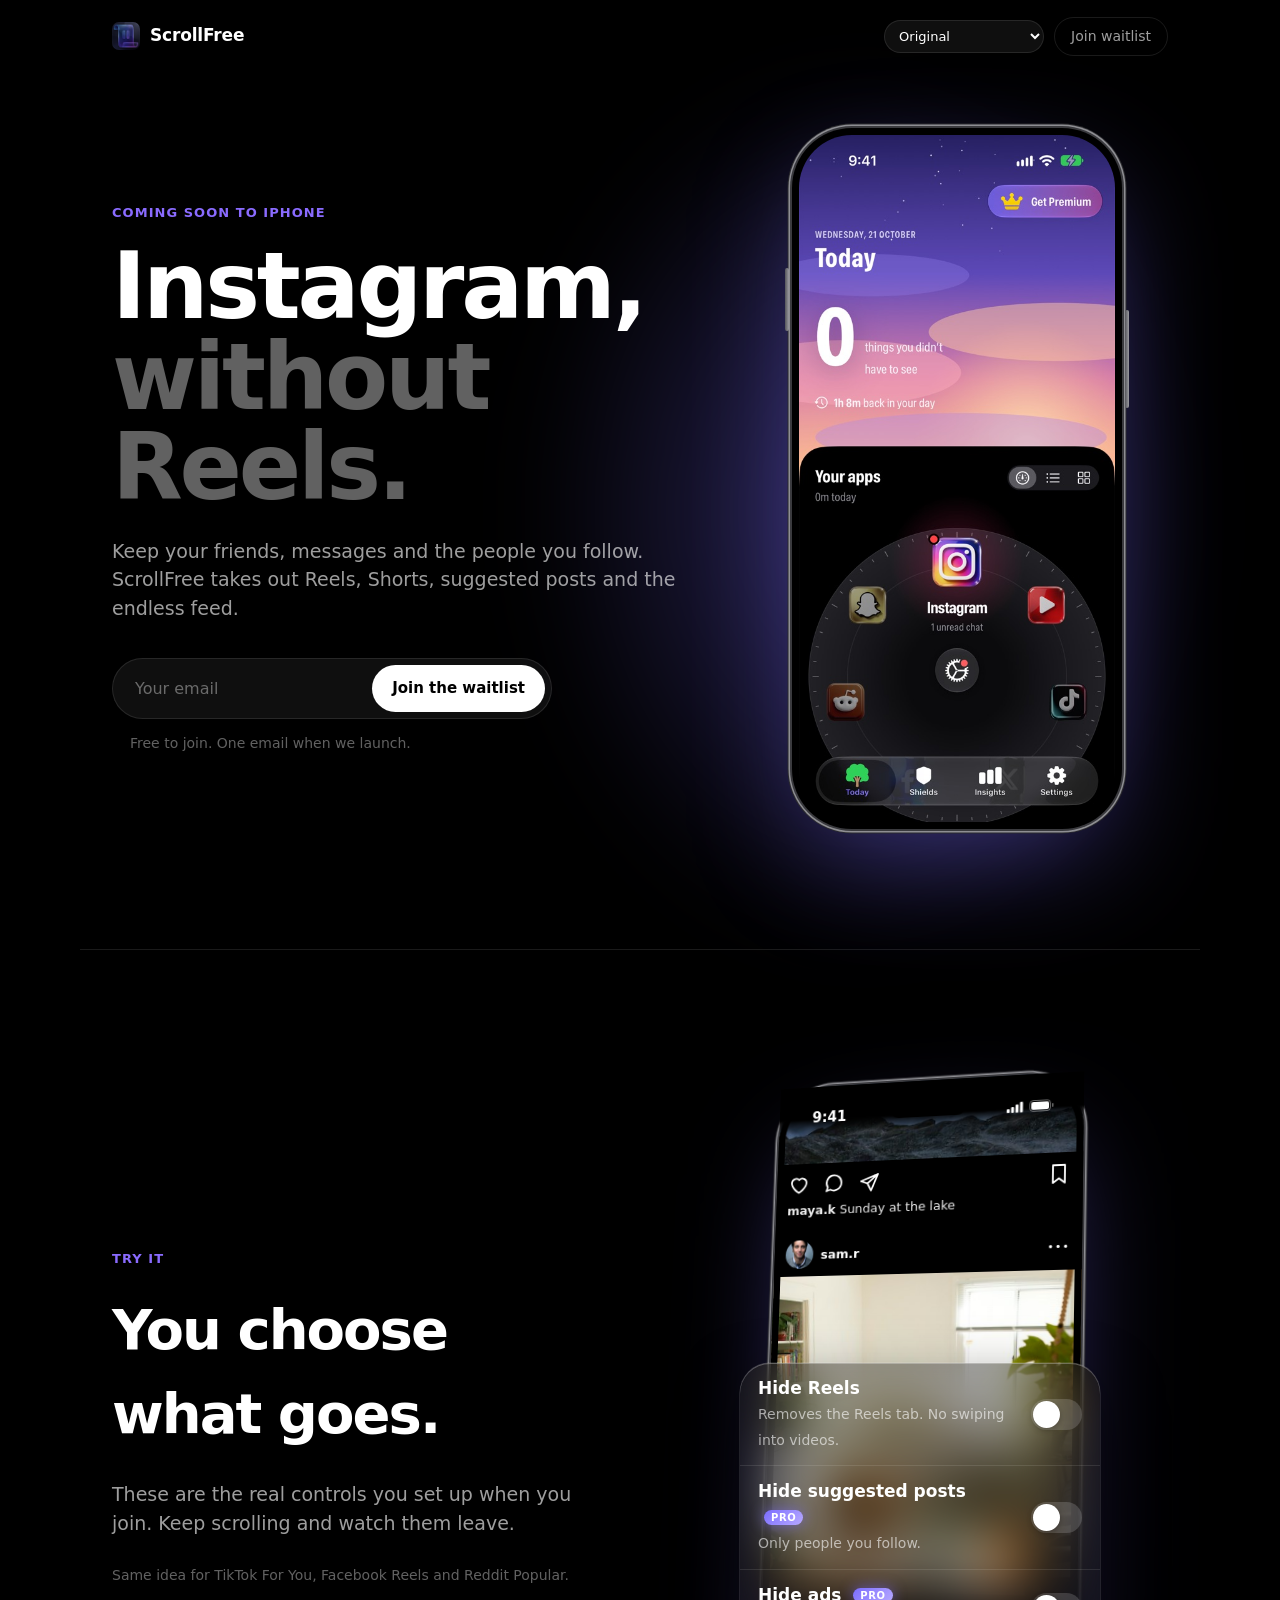
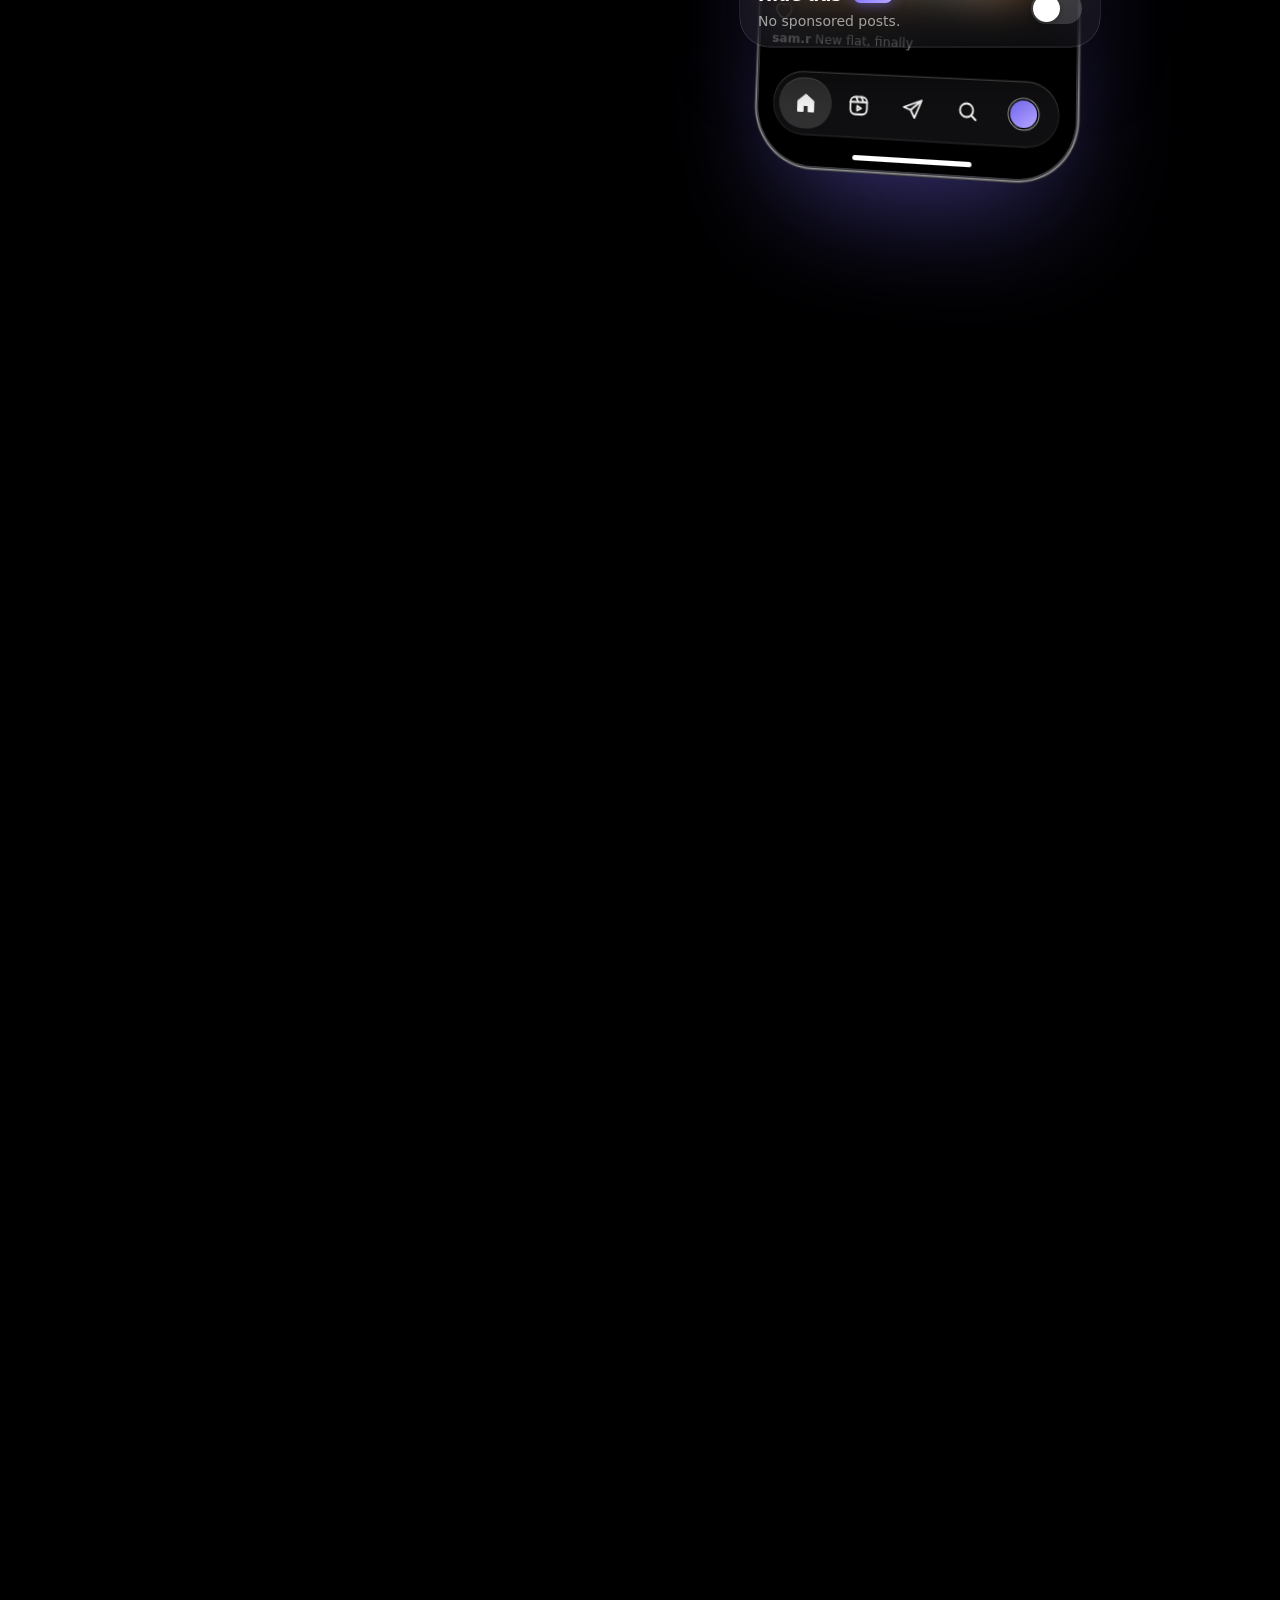
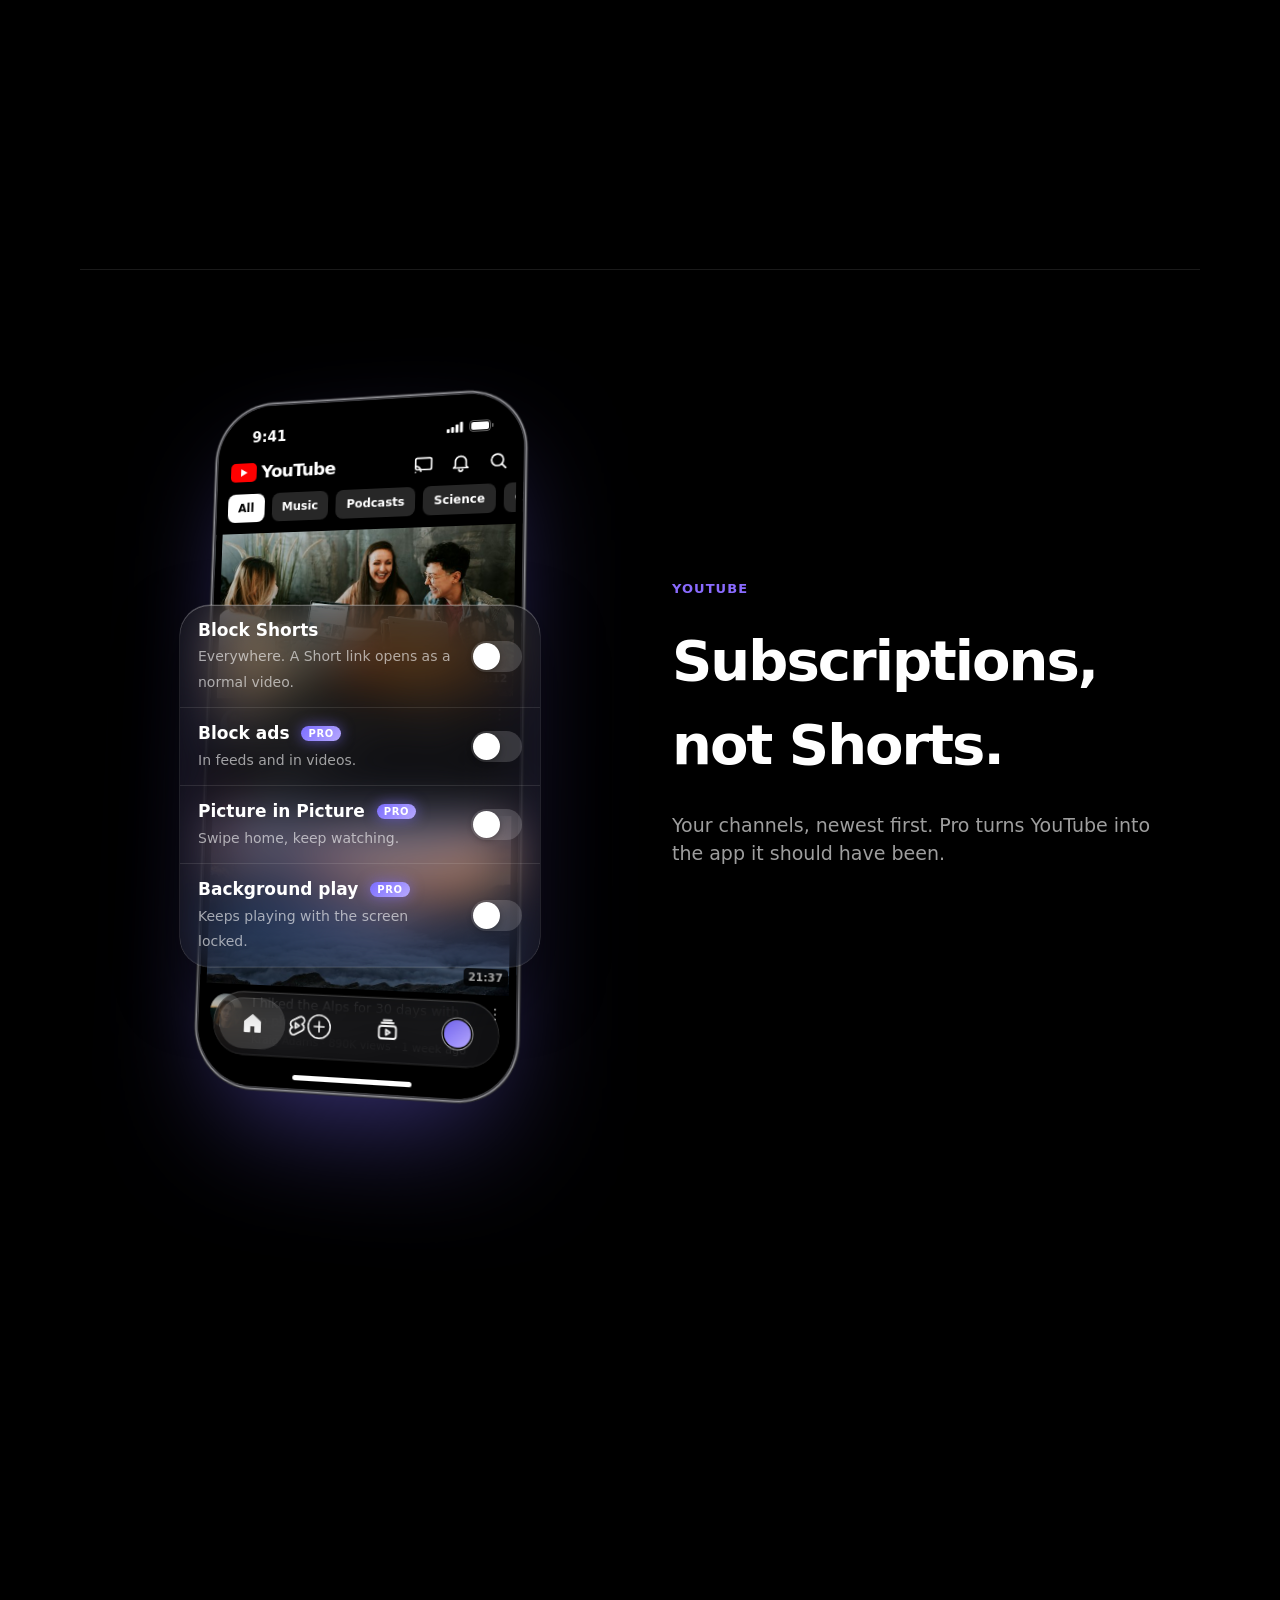
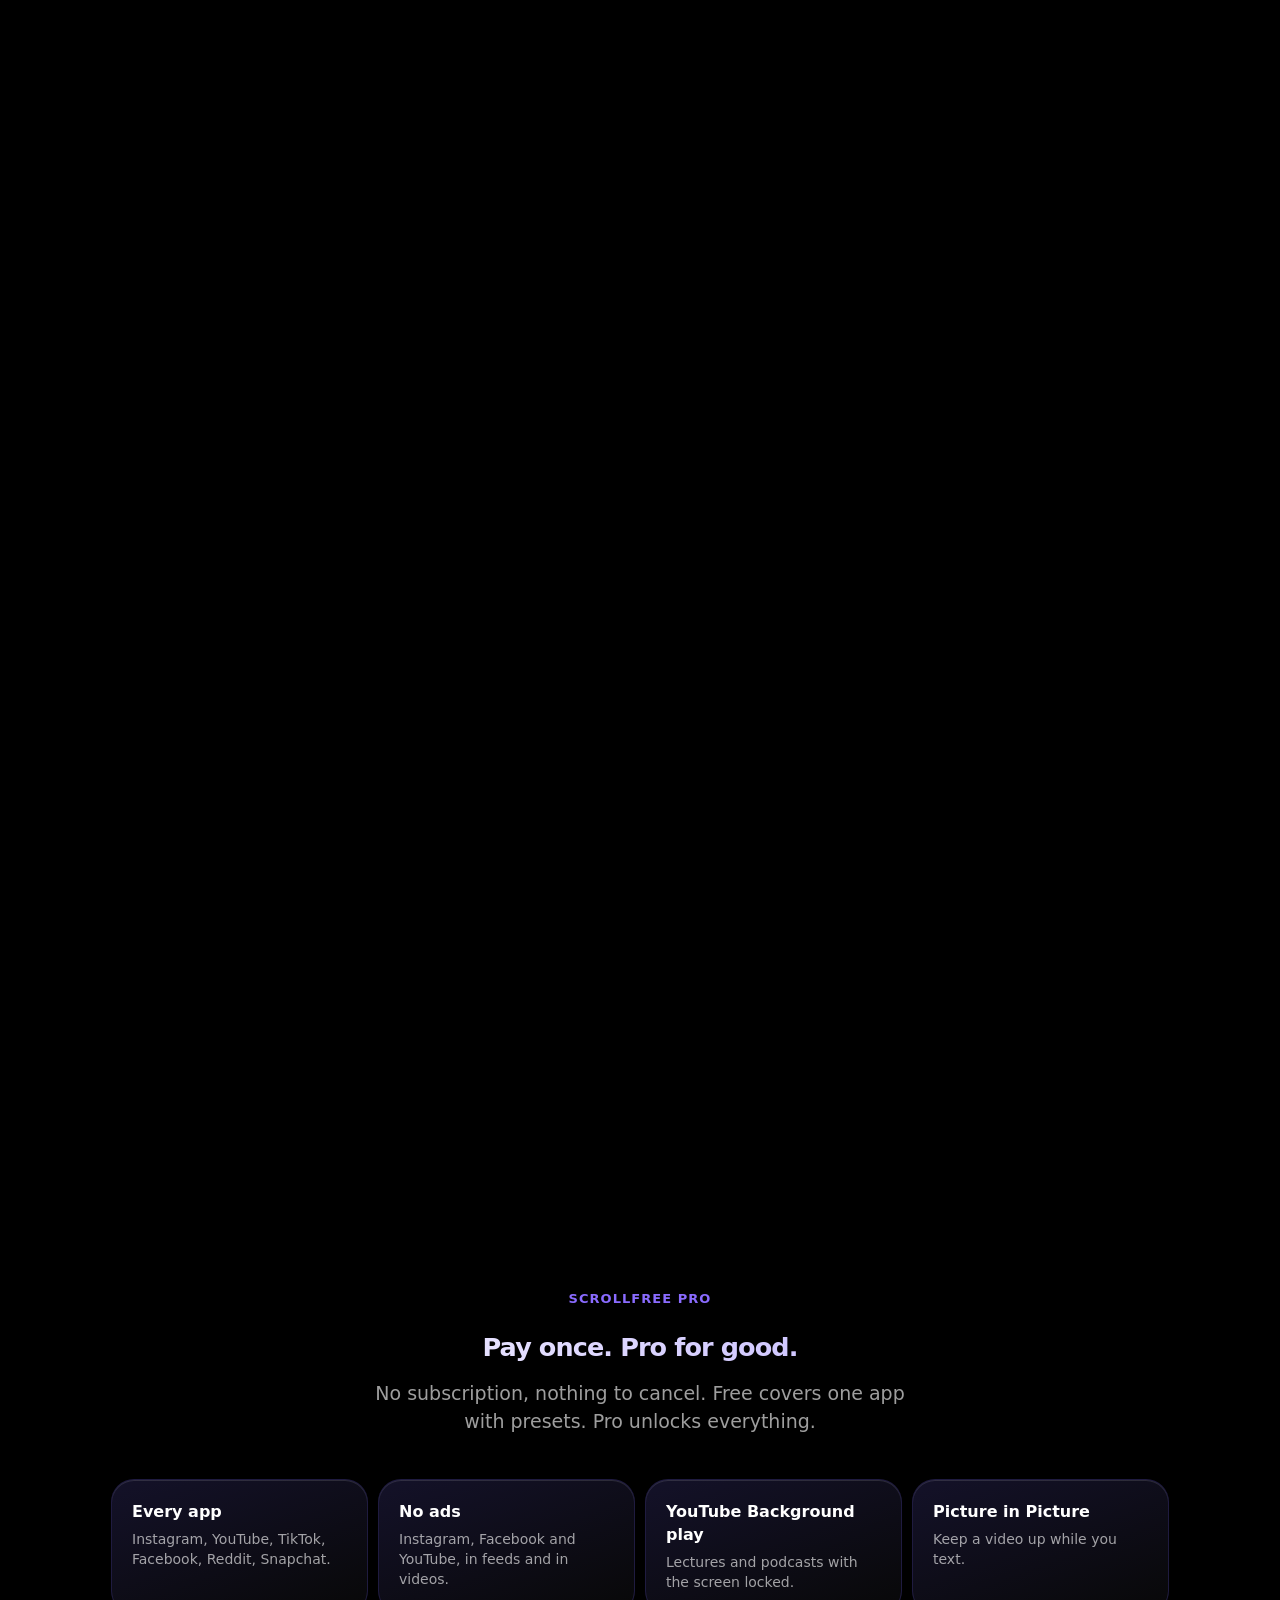
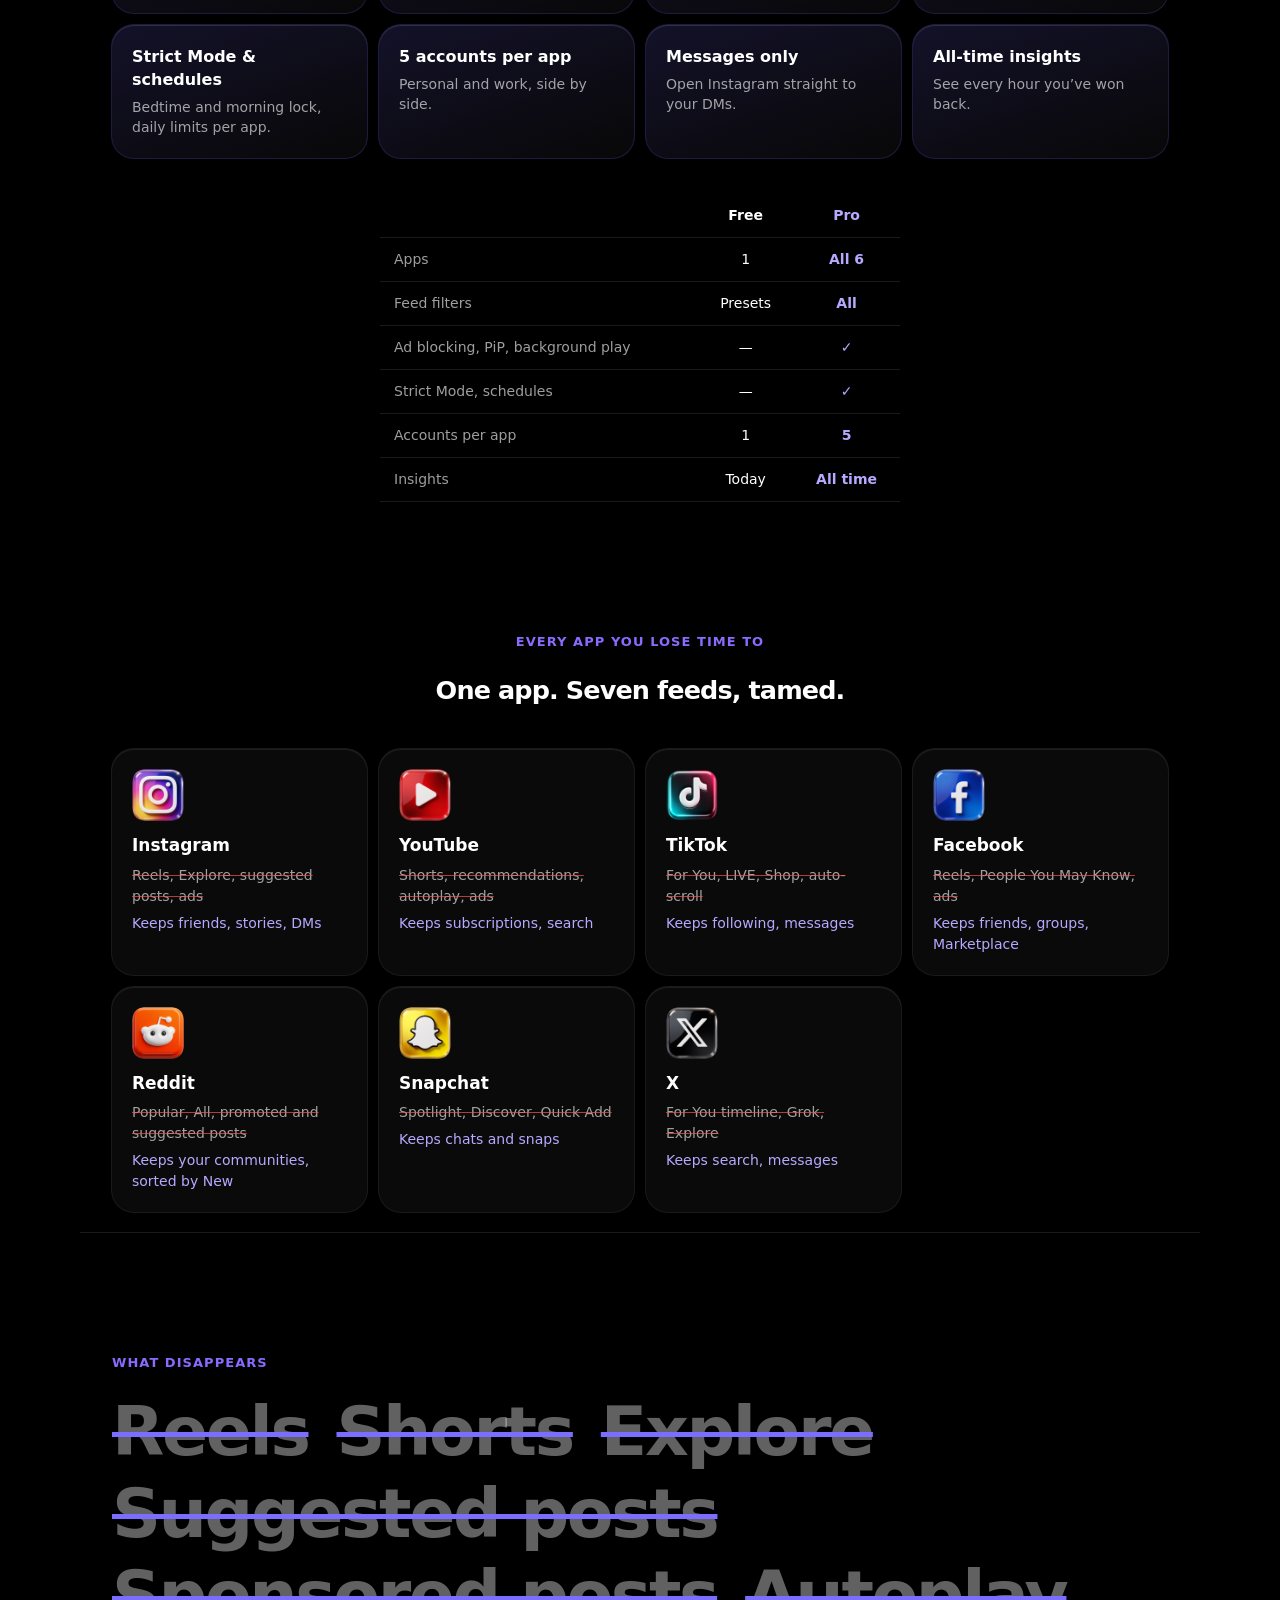
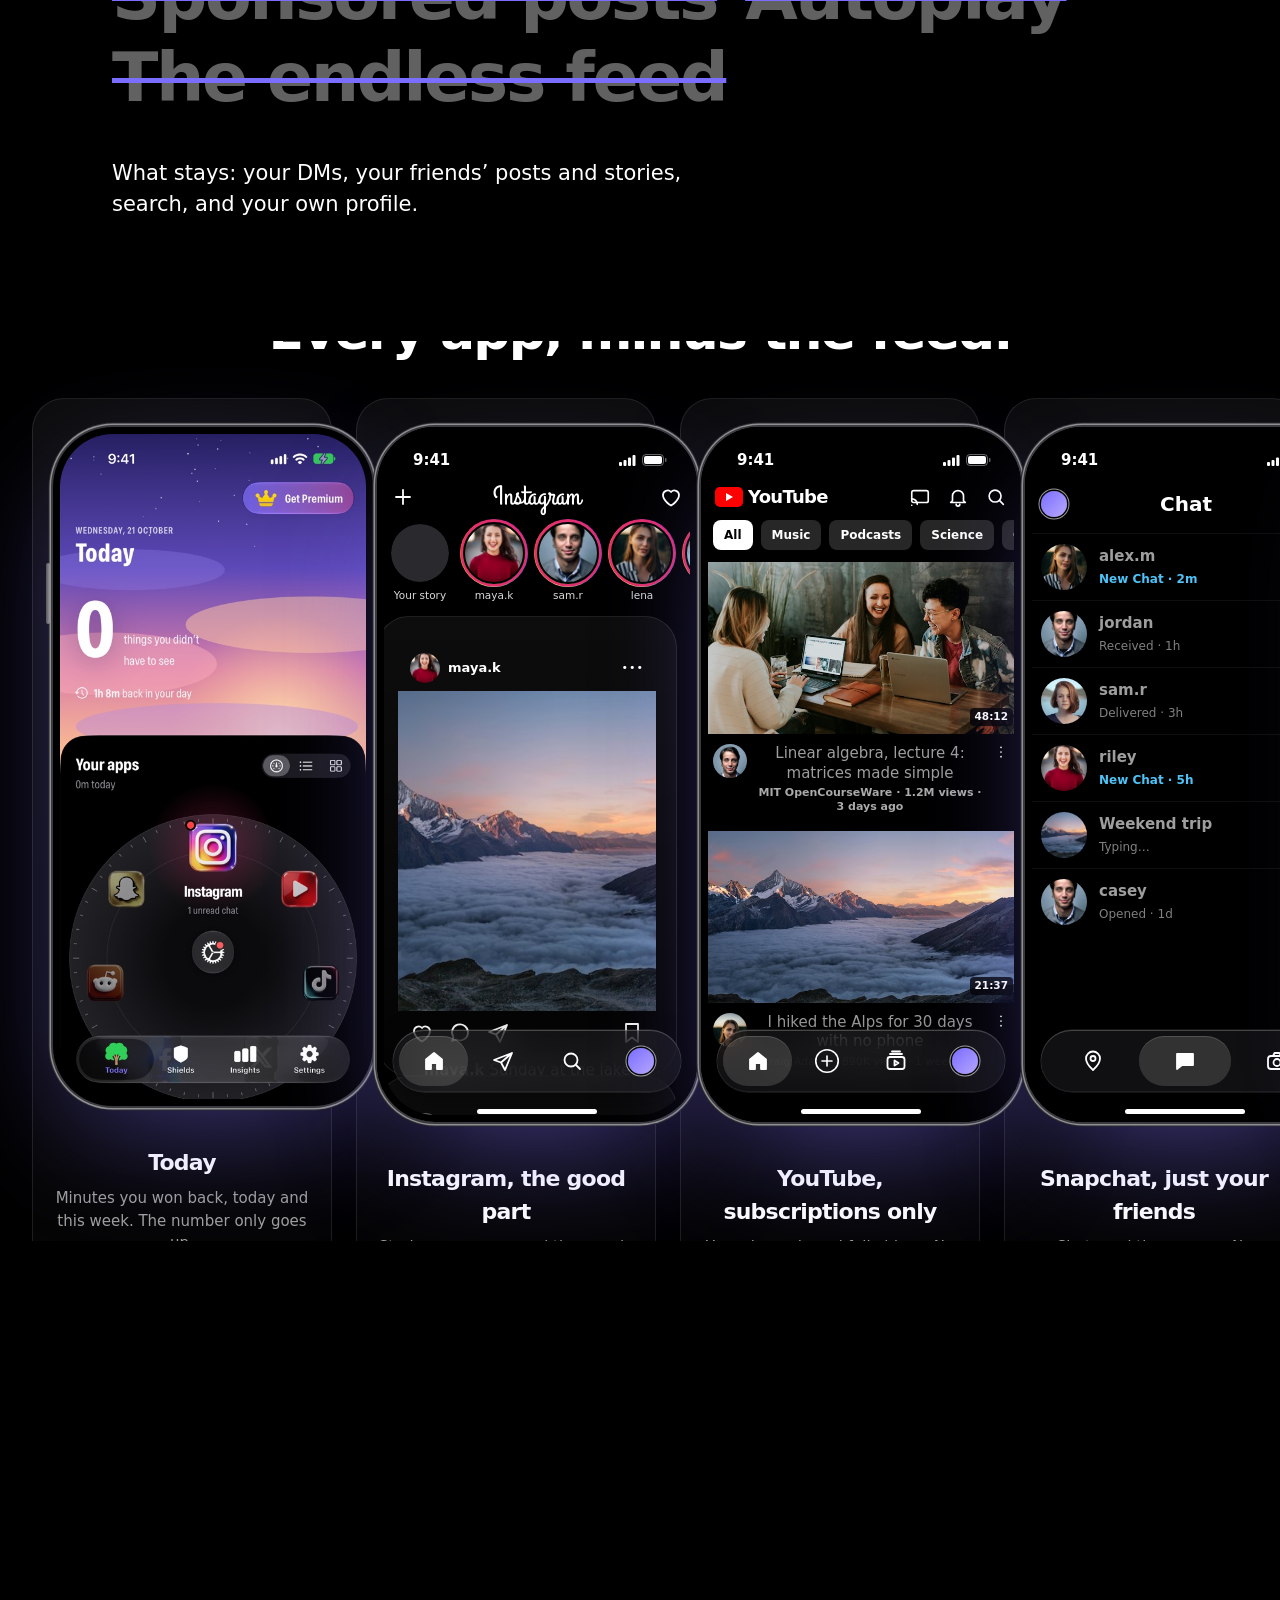
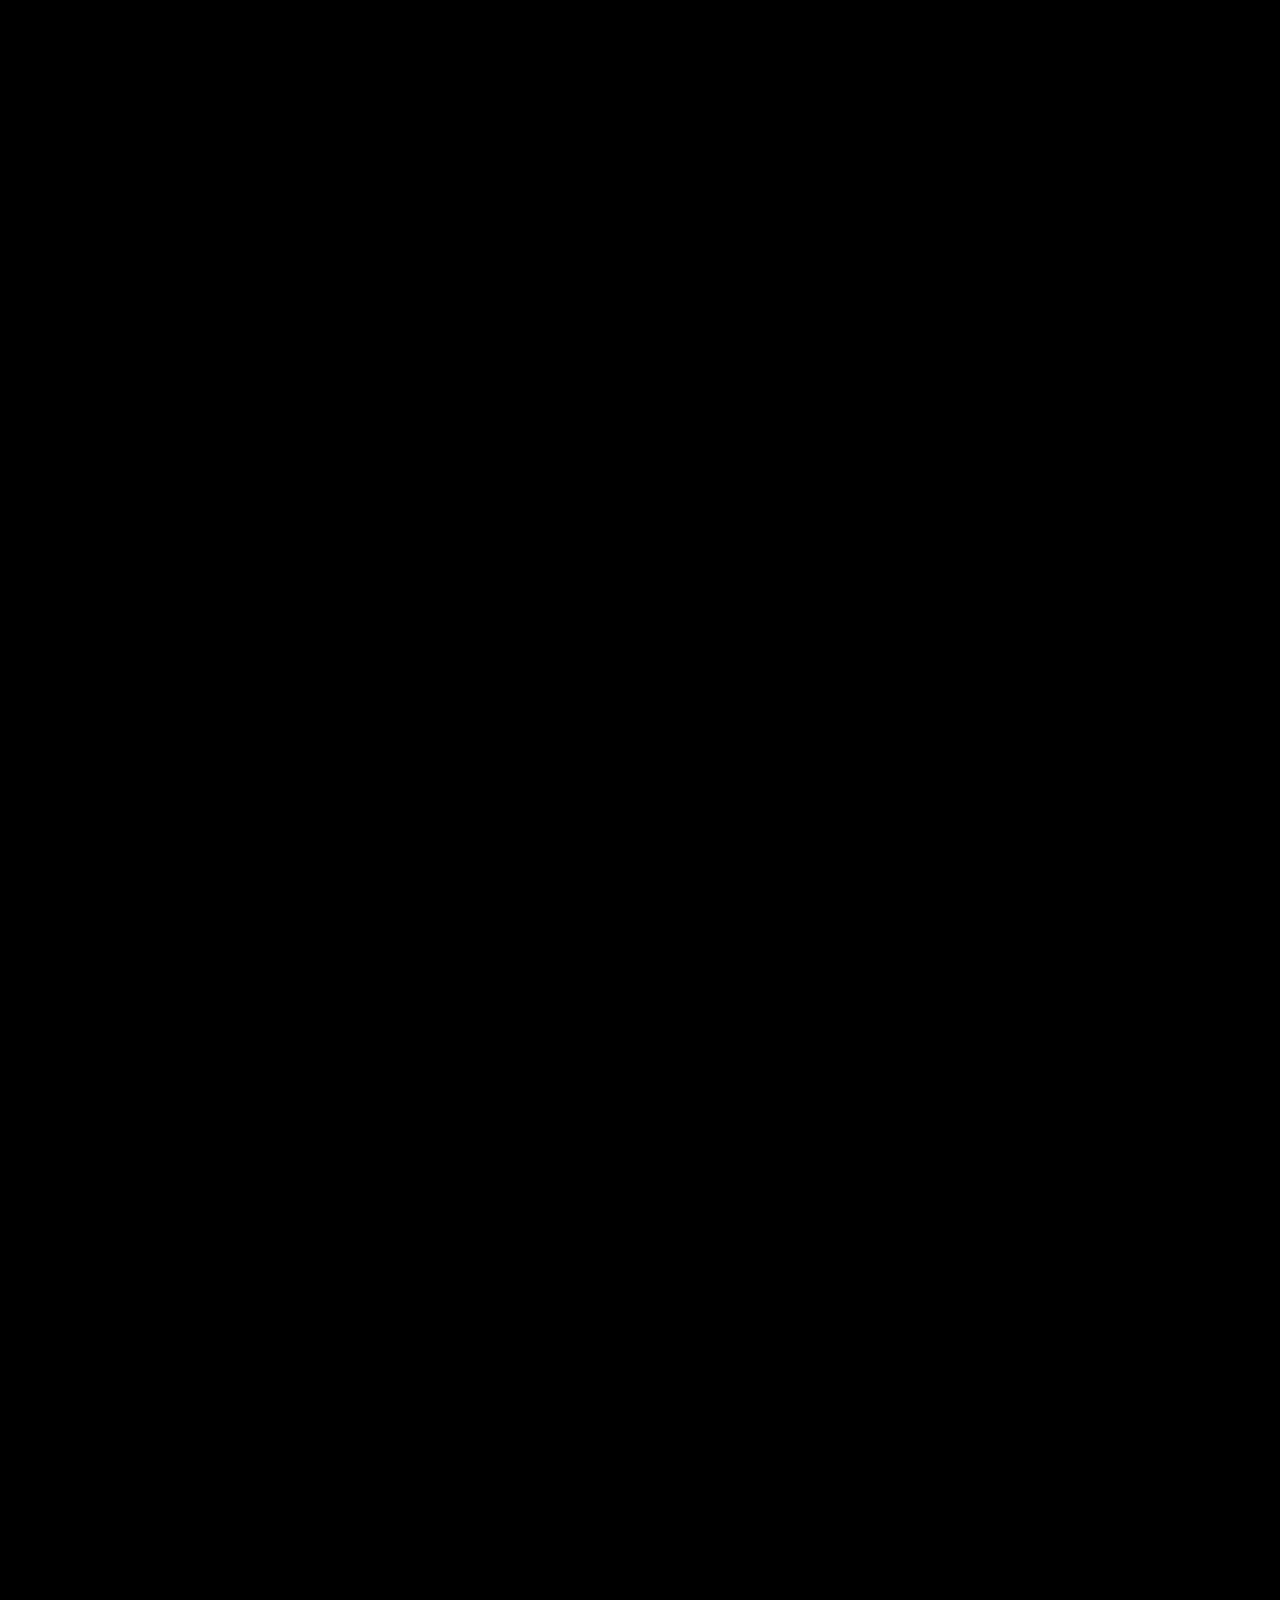
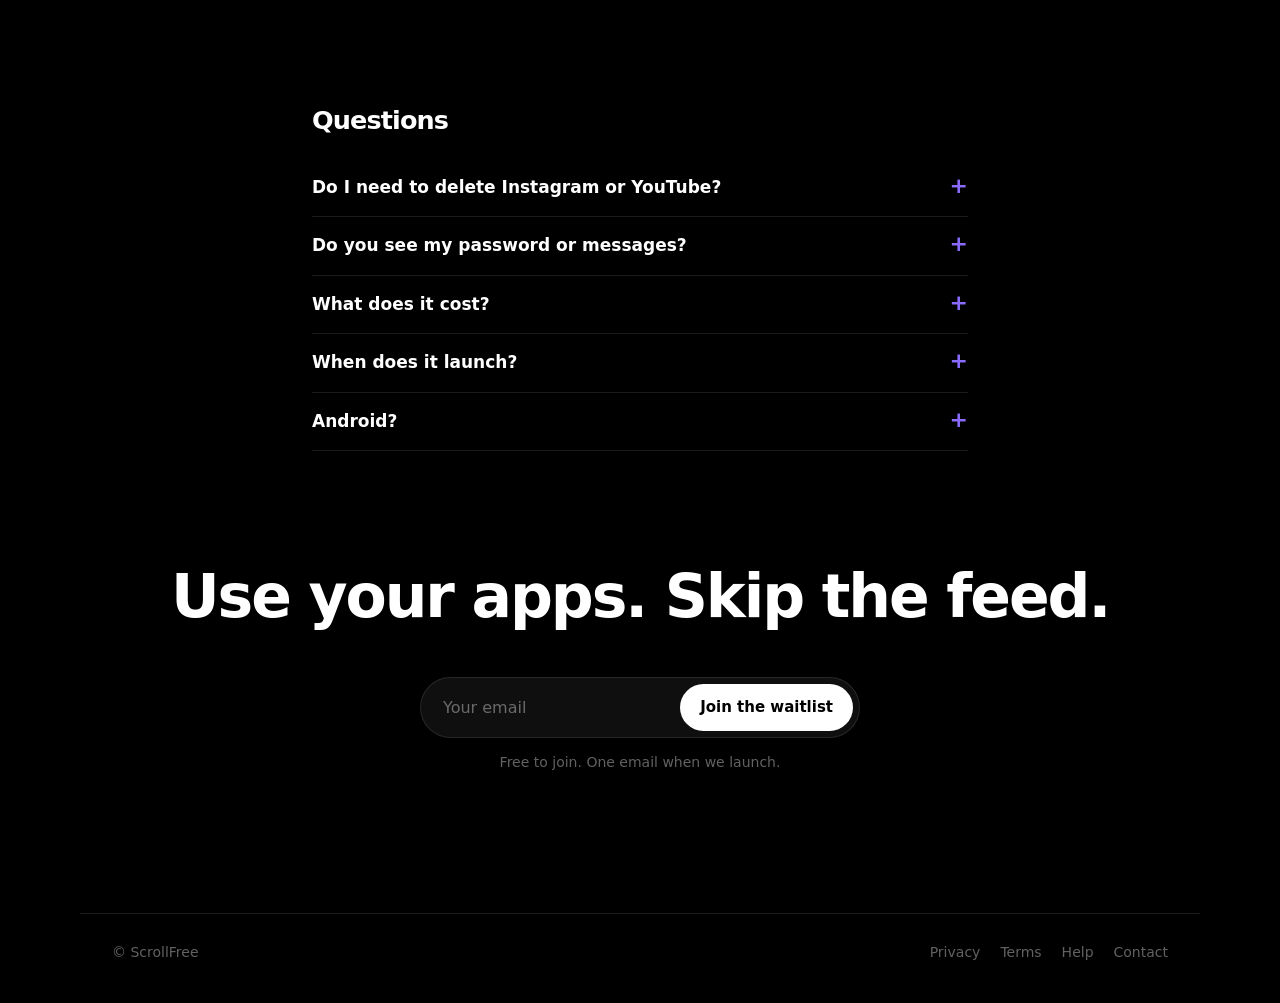
==== commit bf0c28df: "Rail: Instagram card uses the designed mock, no personal screenshot Co-Authored-By: Claude Opus 5.5 " ====
--- a/index.html
+++ b/index.html
@@ -105,7 +105,25 @@
 
 <div class=hscroll><section class="rail" aria-label="Inside ScrollFree"><div class=wrap><p class=eyebrow>Inside the app</p><h2>Every app, minus the feed.</h2></div><div class=track>
 <article><figure class=phone><img src=img/s-1-today.jpg alt="Today screen showing time won back" loading=lazy width=1100 height=2392></figure><h2>Today</h2><p>Minutes you won back, today and this week. The number only goes up.</p></article>
-<article><figure class=phone><img src=img/s-4-instagram.jpg alt="Instagram inside ScrollFree, with no Reels tab" loading=lazy width=1100 height=2392></figure><h2>Instagram, the good part</h2><p>Stories, messages and the people you follow. The Reels tab simply isn’t there.</p></article>
+<article><div class="mock flat">
+<div class=sb><b>9:41</b><span><svg width=17 height=11 viewBox="0 0 17 11" fill=#fff><rect x=0 y=7 width=3 height=4 rx=1 /><rect x=4.5 y=5 width=3 height=6 rx=1 /><rect x=9 y=2.5 width=3 height=8.5 rx=1 /><rect x=13.5 y=0 width=3 height=11 rx=1 /></svg><svg width=25 height=12 viewBox="0 0 25 12"><rect x=.5 y=.5 width=21 height=11 rx=3.5 fill=none stroke=#fff opacity=.4 /><rect x=2 y=2 width=18 height=8 rx=2 fill=#fff /><rect x=23 y=4 width=1.5 height=4 rx=.7 fill=#fff opacity=.4 /></svg></span></div>
+<div class=scroll>
+<div class=ighead><svg viewBox="0 0 24 24" class=ic><path d="M12 5v14M5 12h14"/></svg><b class=wordmark>Instagram</b><svg viewBox="0 0 24 24" class=ic><path d="M12 20.5s-8-4.6-8-10.4A4.6 4.6 0 0 1 12 7a4.6 4.6 0 0 1 8 3.1c0 5.8-8 10.4-8 10.4z"/></svg></div>
+<div class=stories><figure class=me><i></i><figcaption>Your story</figcaption></figure><figure><i></i><figcaption>maya.k</figcaption></figure><figure><i></i><figcaption>sam.r</figcaption></figure><figure><i></i><figcaption>lena</figcaption></figure><figure><i></i><figcaption>omar.j</figcaption></figure></div>
+<article class=post><header><i></i><b>maya.k</b><span>•••</span></header><div class="img g1"></div><div class=acts><svg viewBox="0 0 24 24" class=ic><path d="M12 20.5s-8-4.6-8-10.4A4.6 4.6 0 0 1 12 7a4.6 4.6 0 0 1 8 3.1c0 5.8-8 10.4-8 10.4z"/></svg><svg viewBox="0 0 24 24" class=ic><path d="M20 11.5a8 8 0 0 1-11.8 7L4 20l1.5-4A8 8 0 1 1 20 11.5z"/></svg><svg viewBox="0 0 24 24" class=ic><path d="M21 4 3 11l7 2.5L21 4l-7 17-4-7.5"/></svg><svg viewBox="0 0 24 24" class="ic r"><path d="M6 3h12v18l-6-4.5L6 21z"/></svg></div><p><b>maya.k</b> Sunday at the lake</p></article>
+
+
+<article class=post><header><i></i><b>sam.r</b><span>•••</span></header><div class="img g4"></div><div class=acts><svg viewBox="0 0 24 24" class=ic><path d="M12 20.5s-8-4.6-8-10.4A4.6 4.6 0 0 1 12 7a4.6 4.6 0 0 1 8 3.1c0 5.8-8 10.4-8 10.4z"/></svg></div><p><b>sam.r</b> New flat, finally</p></article>
+</div>
+<nav class=tabs>
+<span class=on><svg viewBox="0 0 24 24" class=ic><path d="M4 10.5 12 4l8 6.5V20h-5v-6H9v6H4z" fill=currentColor /></svg></span>
+
+<span><svg viewBox="0 0 24 24" class=ic><path d="M21 4 3 11l7 2.5L21 4l-7 17-4-7.5"/></svg></span>
+<span><svg viewBox="0 0 24 24" class=ic><circle cx=11 cy=11 r=6.5 /><path d="m16 16 4 4"/></svg></span>
+<span><i class=pfp></i></span>
+</nav>
+<div class=home-ind></div>
+</div><h2>Instagram, the good part</h2><p>Stories, messages and the people you follow. The Reels tab simply isn’t there.</p></article>
 <article><div class="mock flat">
 <div class=sb><b>9:41</b><span><svg width=17 height=11 viewBox="0 0 17 11" fill=#fff><rect x=0 y=7 width=3 height=4 rx=1 /><rect x=4.5 y=5 width=3 height=6 rx=1 /><rect x=9 y=2.5 width=3 height=8.5 rx=1 /><rect x=13.5 y=0 width=3 height=11 rx=1 /></svg><svg width=25 height=12 viewBox="0 0 25 12"><rect x=.5 y=.5 width=21 height=11 rx=3.5 fill=none stroke=#fff opacity=.4 /><rect x=2 y=2 width=18 height=8 rx=2 fill=#fff /><rect x=23 y=4 width=1.5 height=4 rx=.7 fill=#fff opacity=.4 /></svg></span></div>
 <div class="scroll ytf">
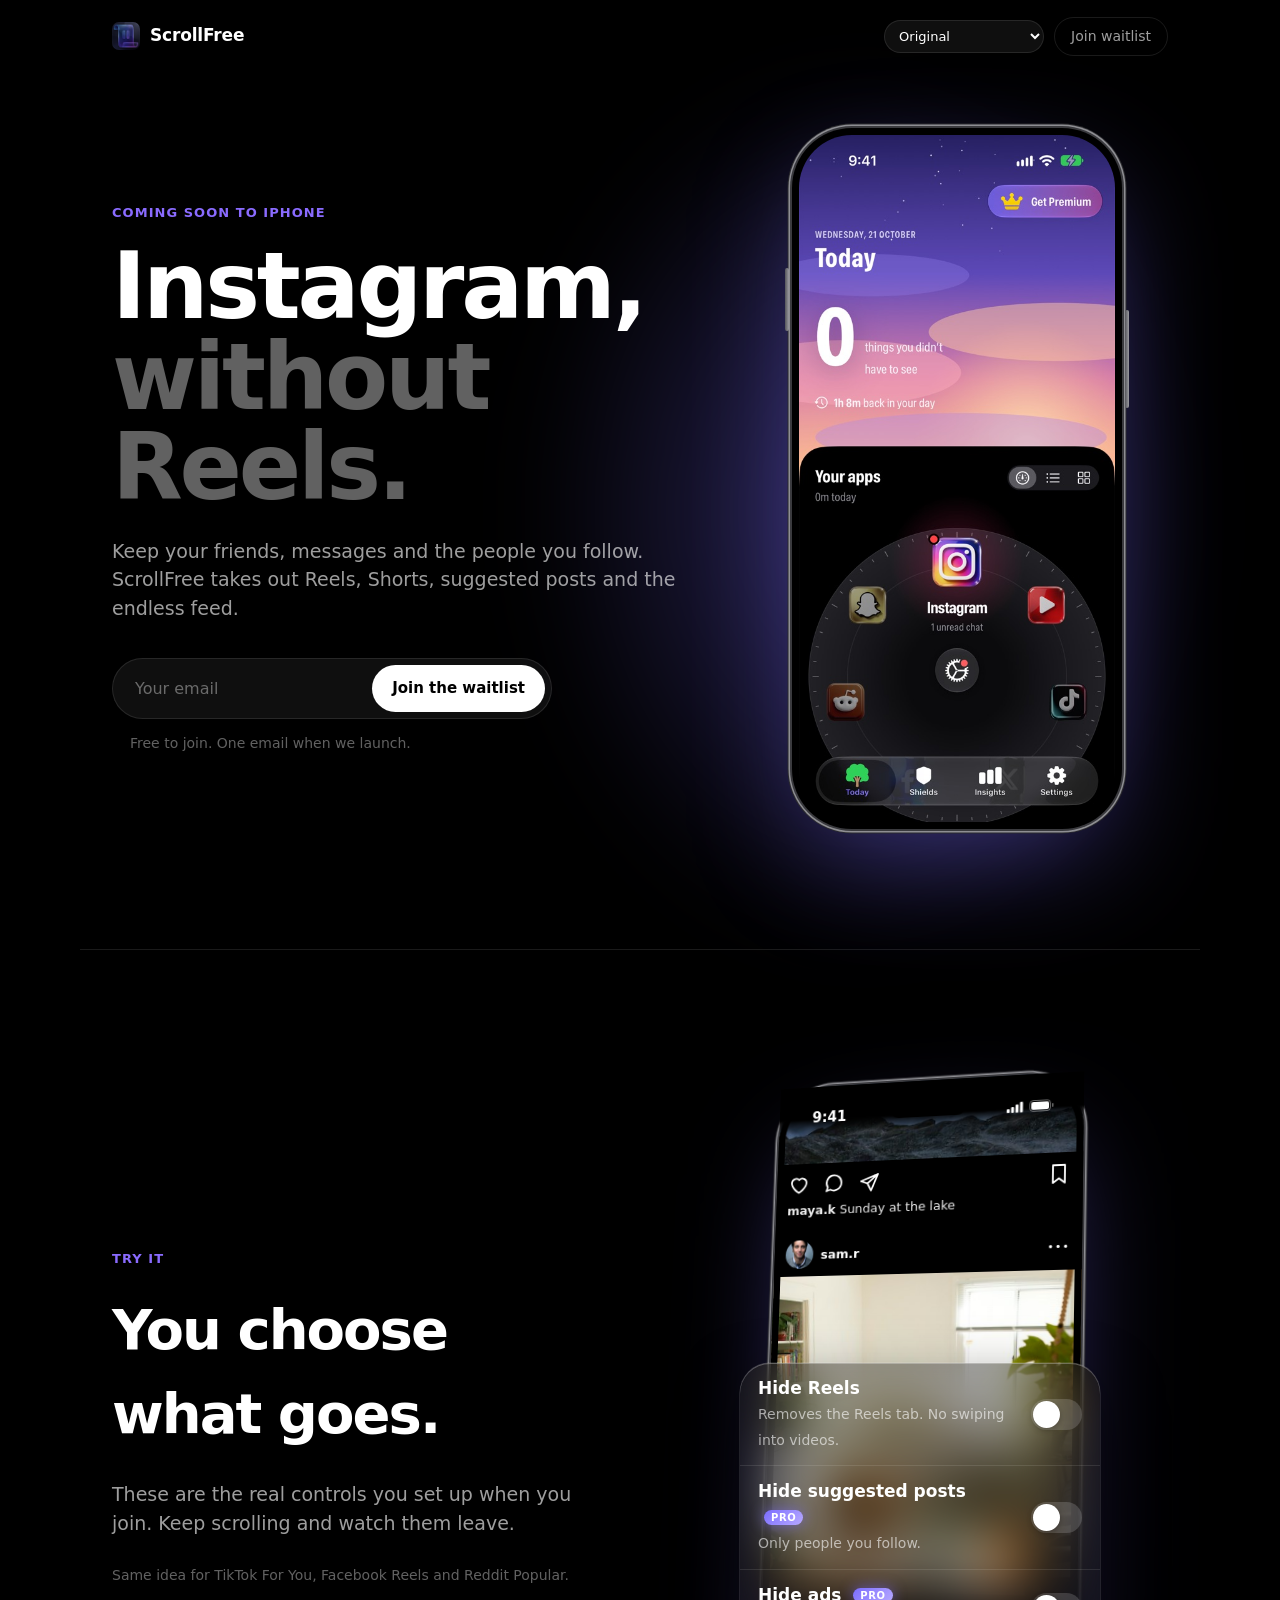
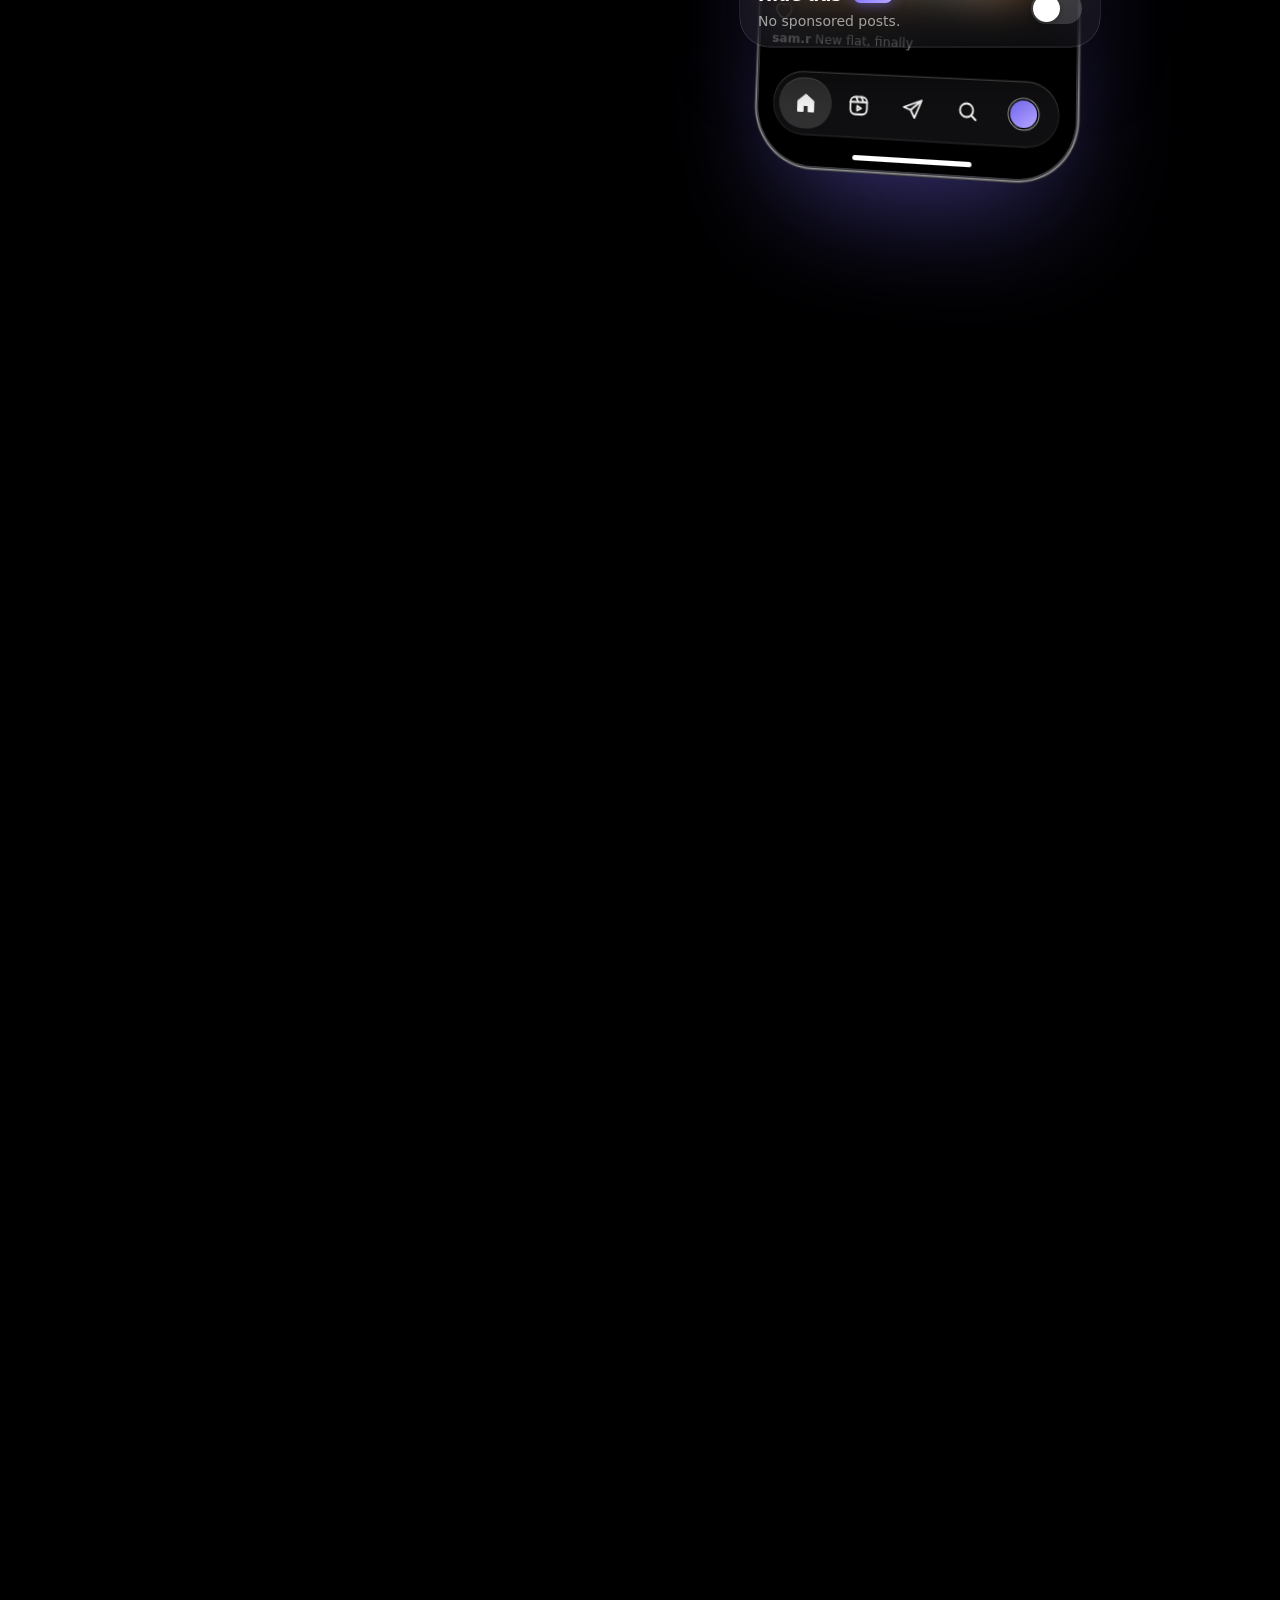
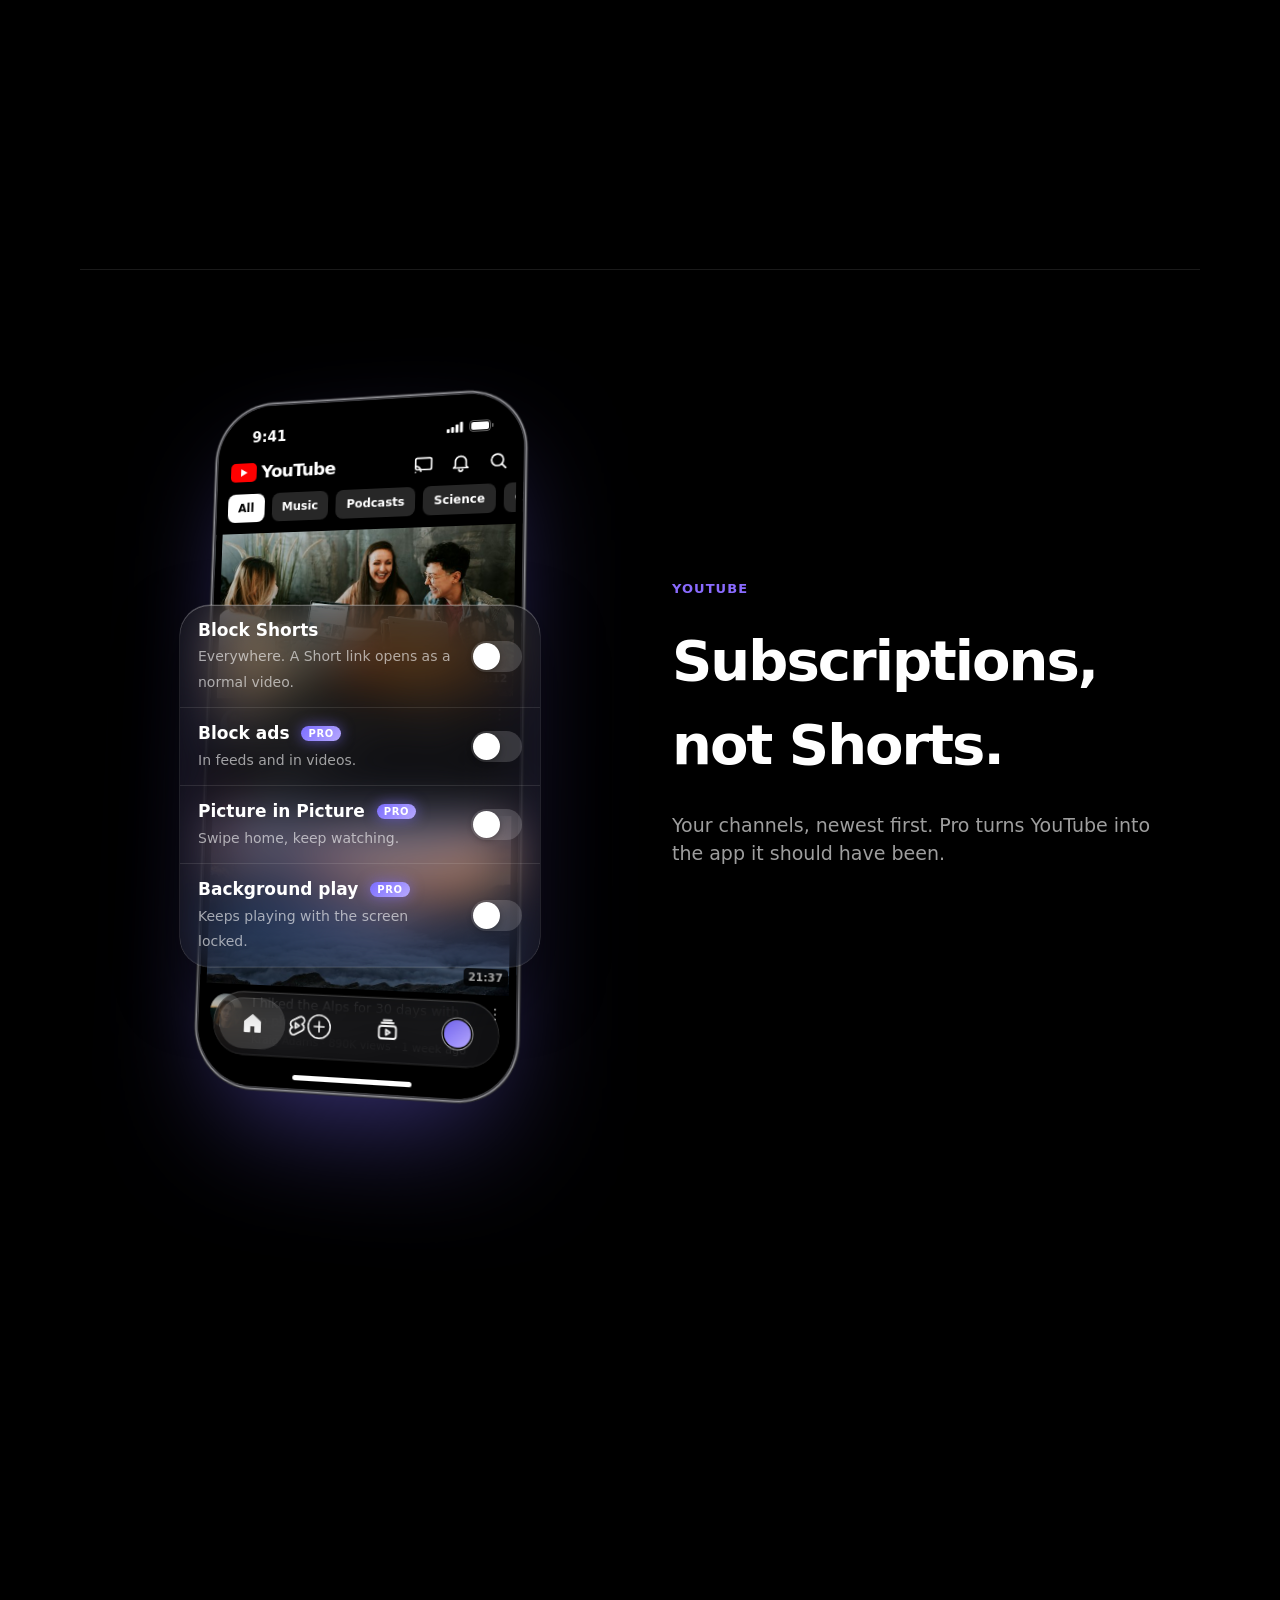
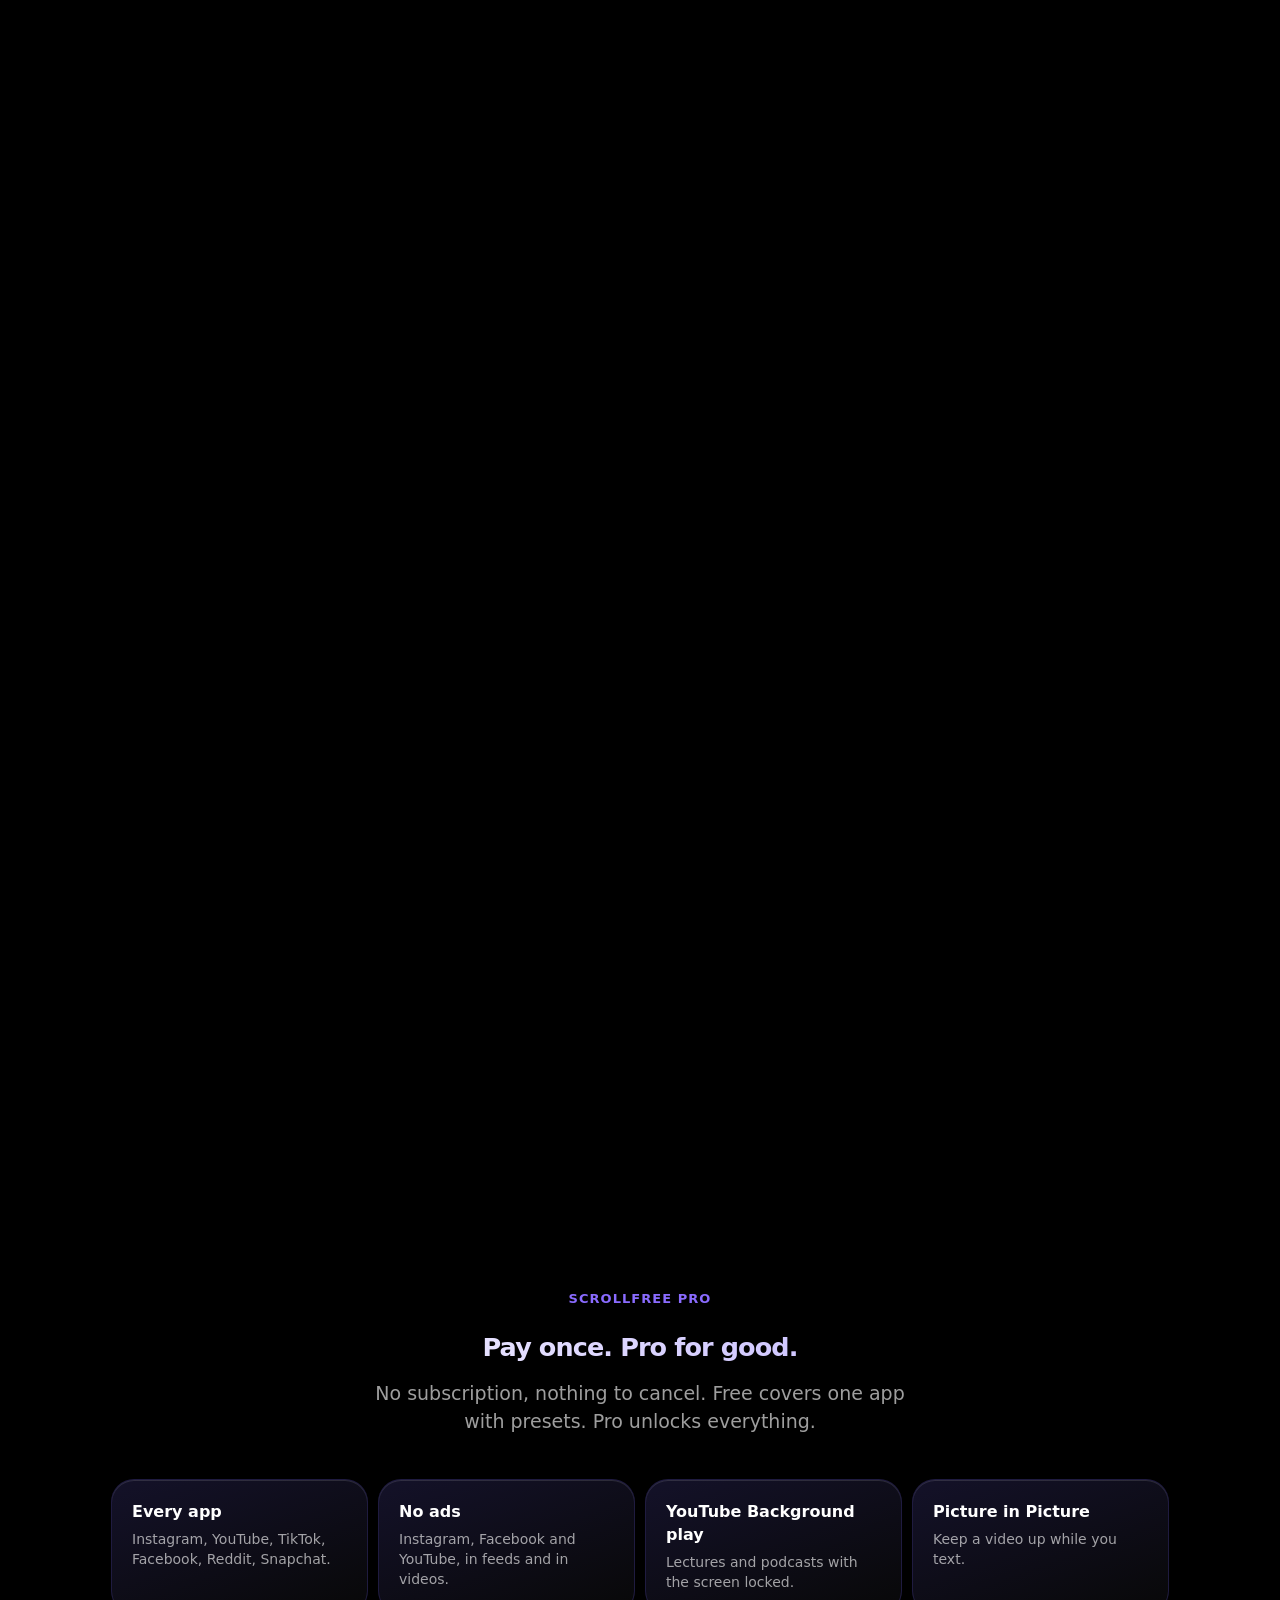
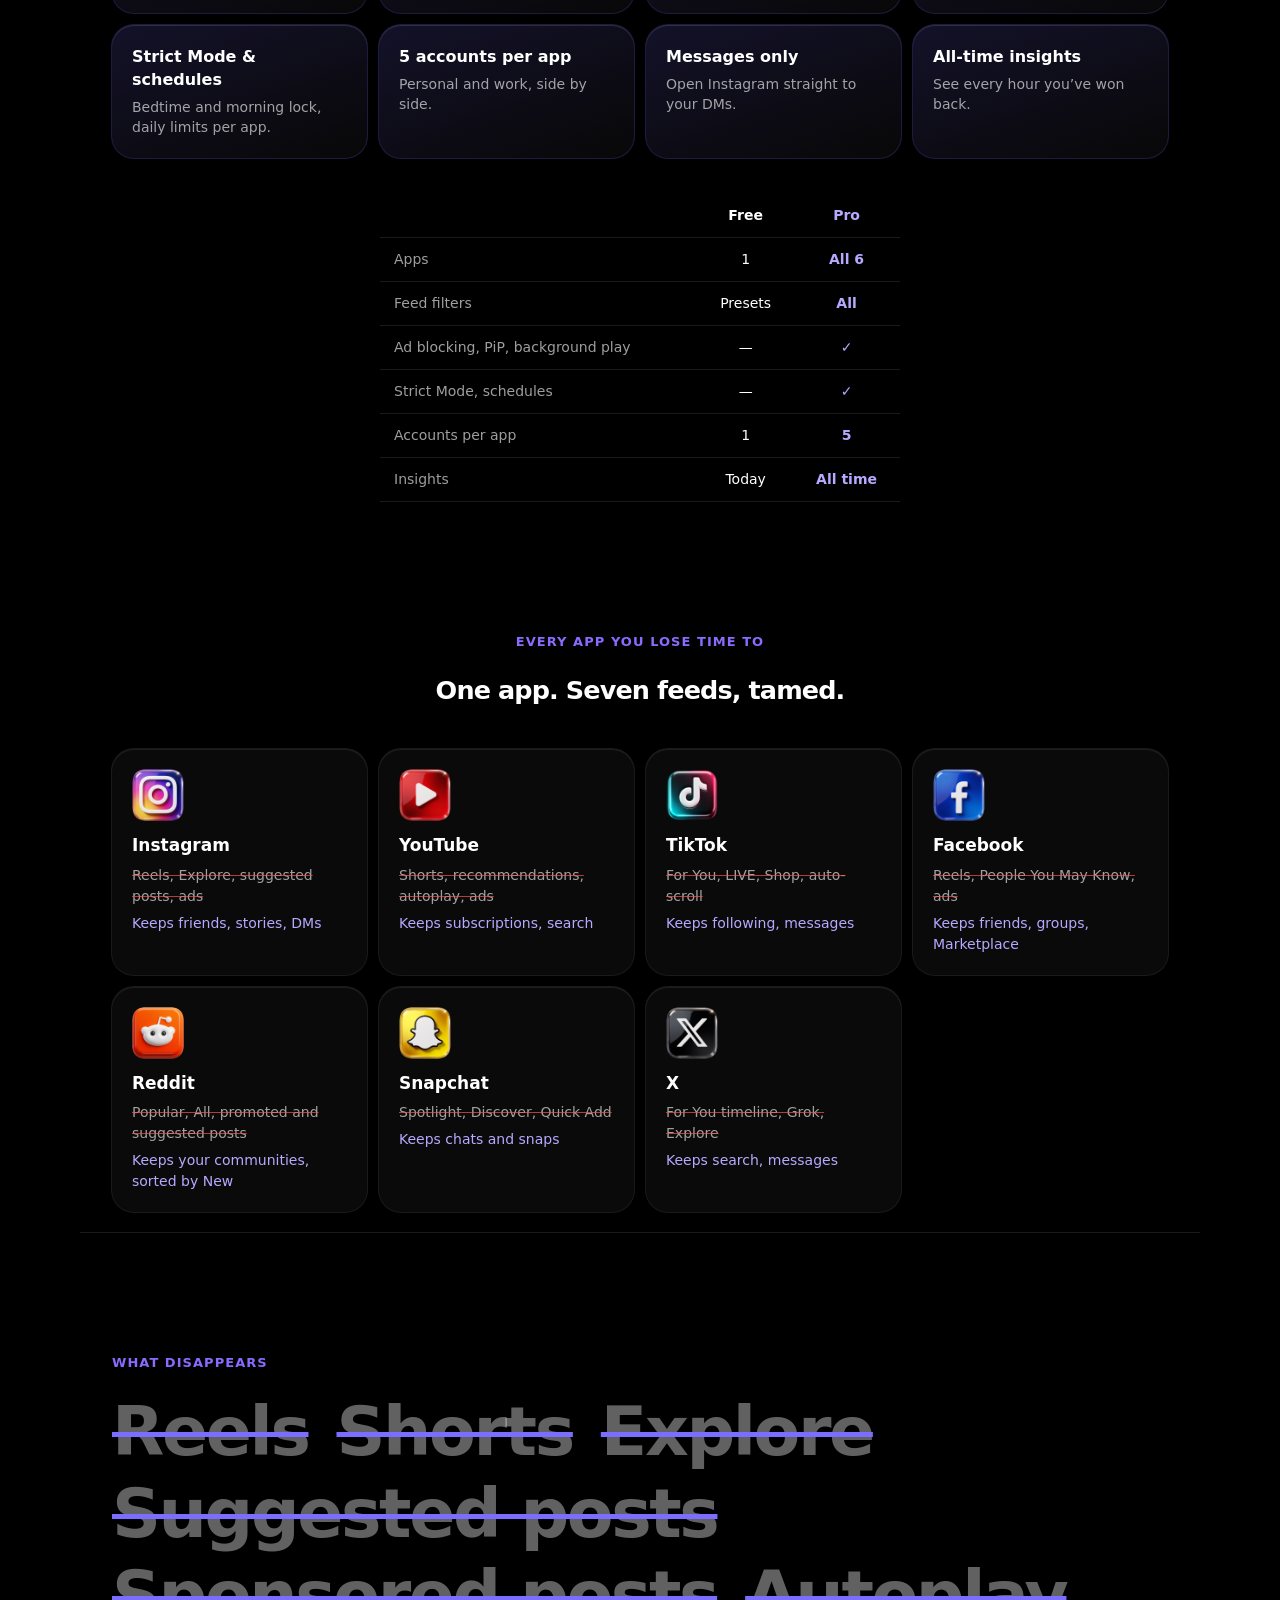
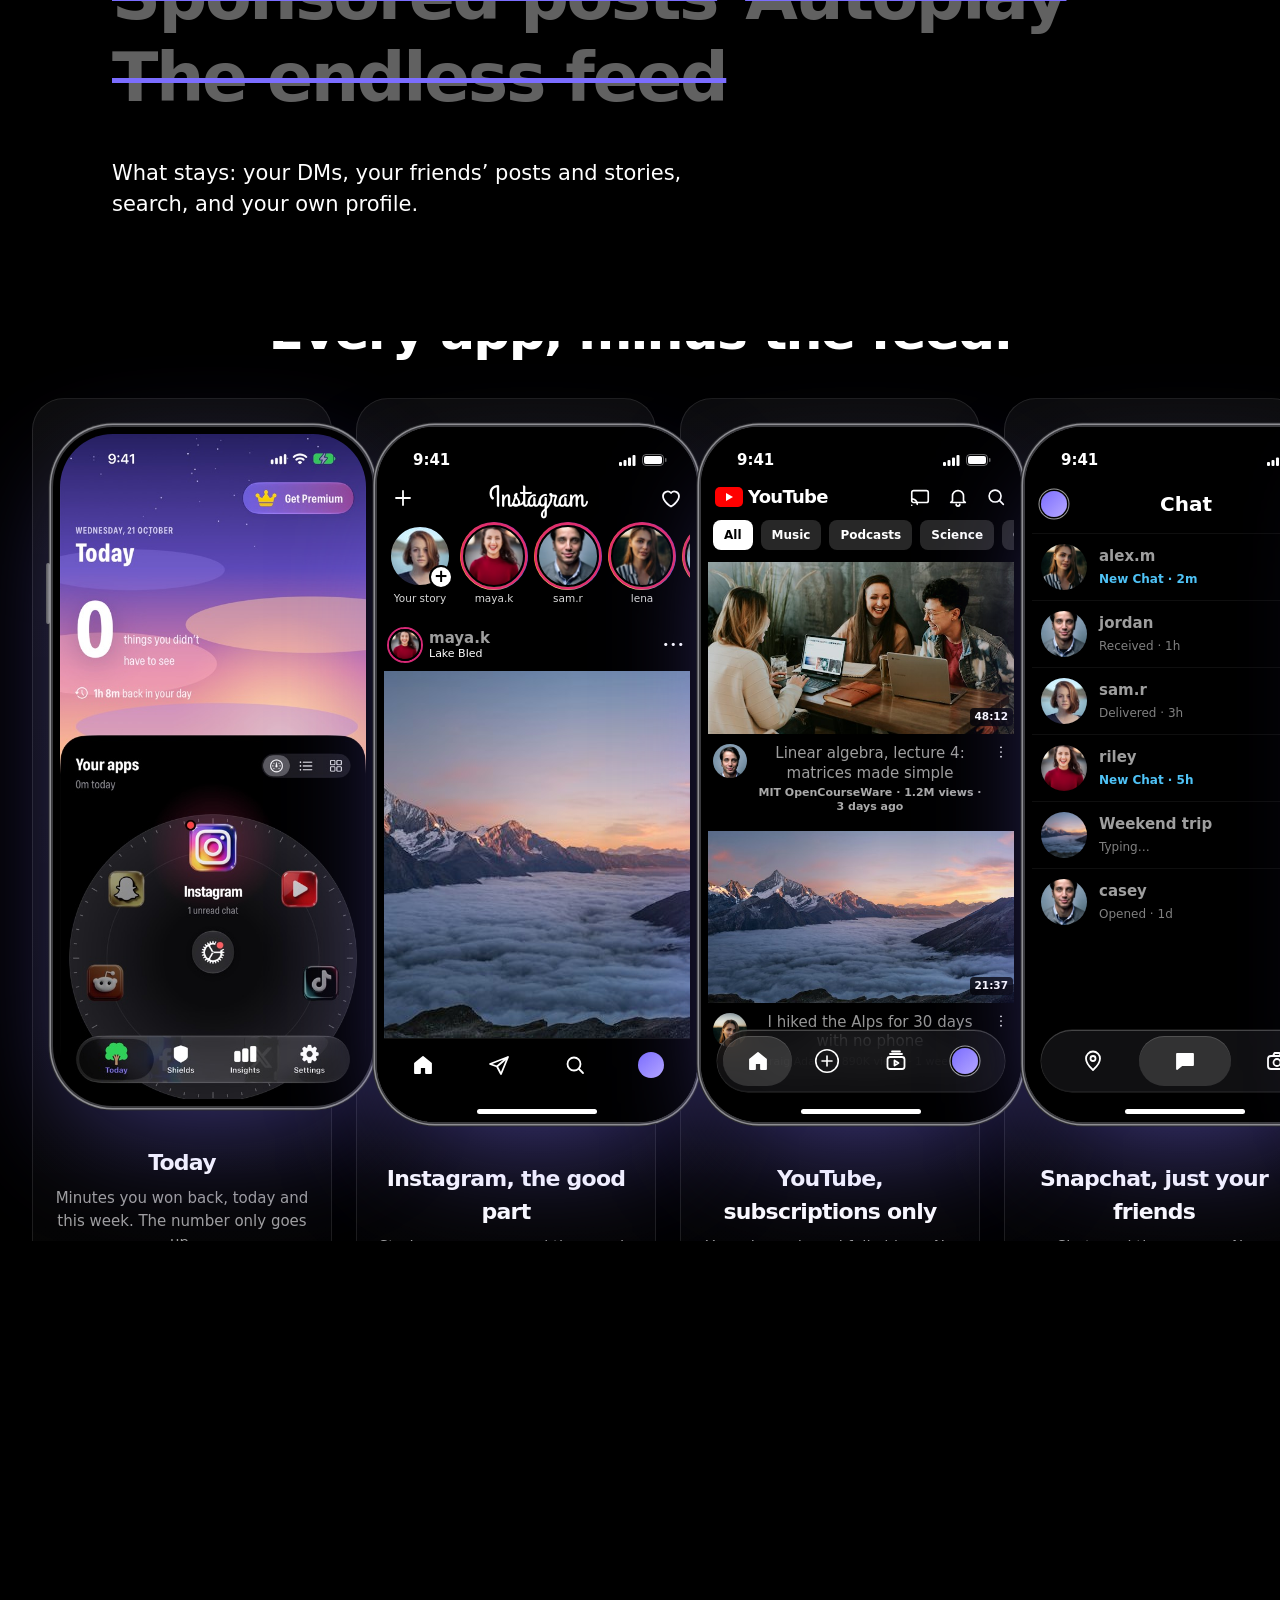
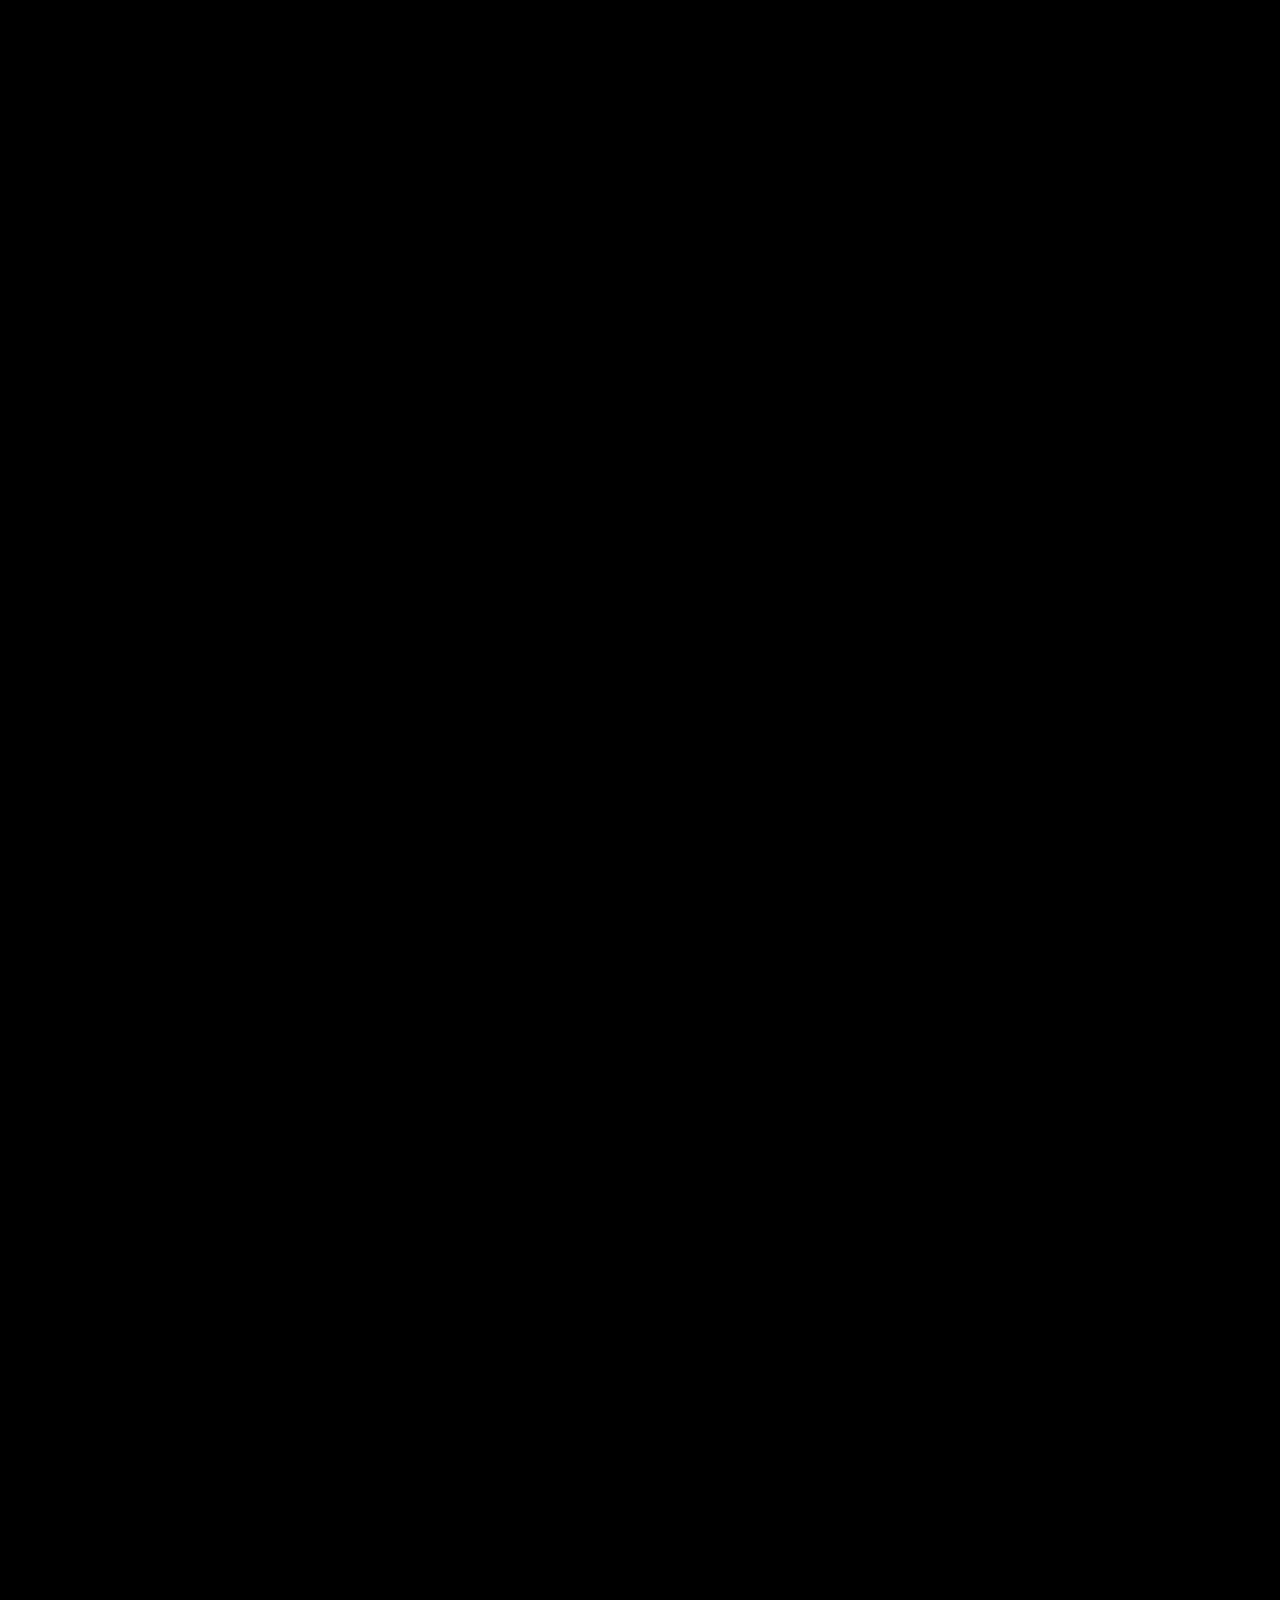
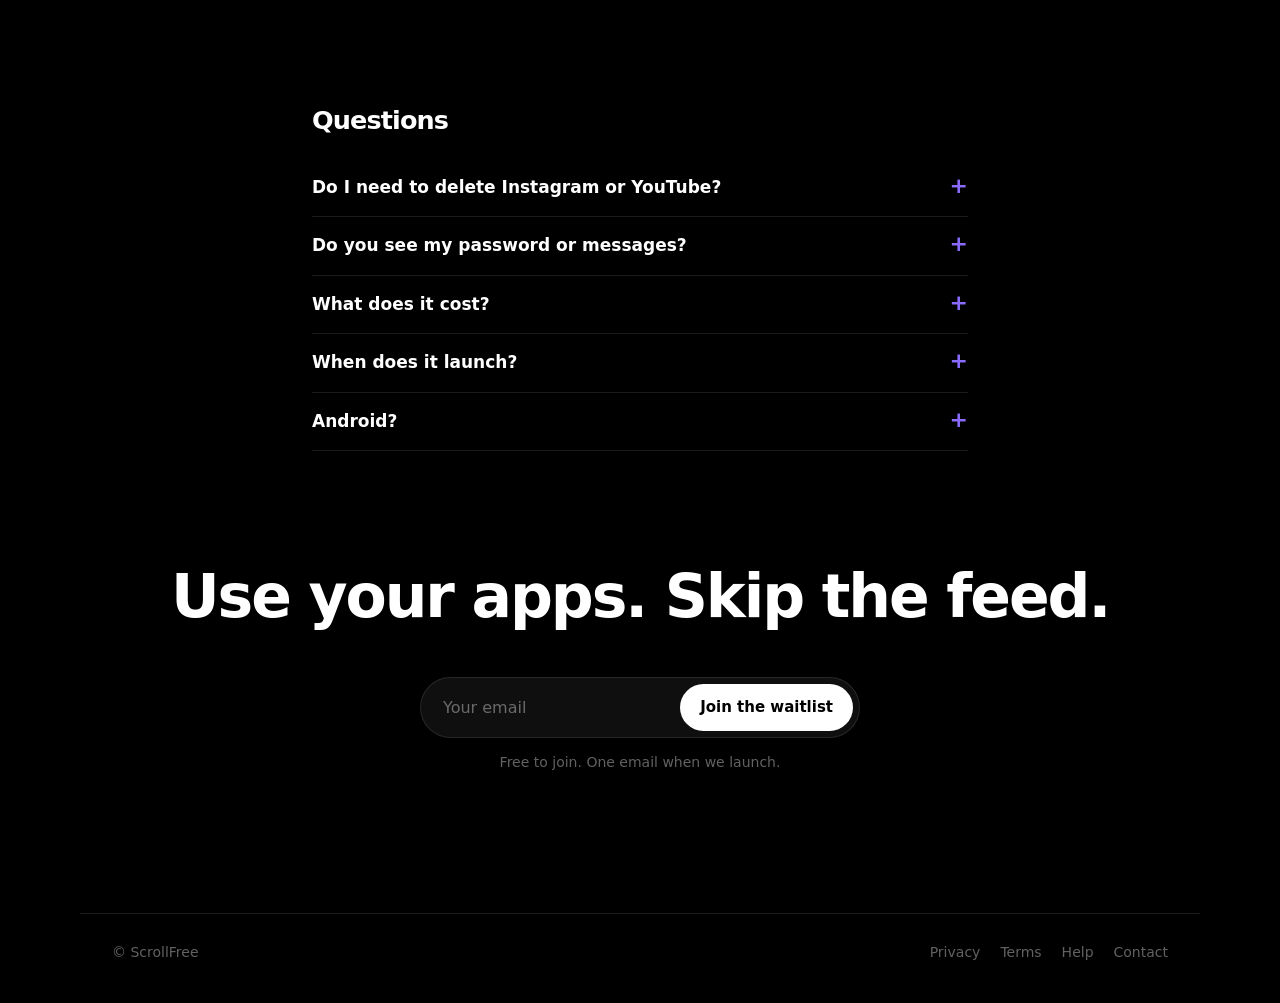
==== commit d7b76e63: "Rail: Instagram card uses Instagram's own chrome (flat tab bar, post counts, captions) Co-Authored-B" ====
--- a/index.html
+++ b/index.html
@@ -105,24 +105,9 @@
 
 <div class=hscroll><section class="rail" aria-label="Inside ScrollFree"><div class=wrap><p class=eyebrow>Inside the app</p><h2>Every app, minus the feed.</h2></div><div class=track>
 <article><figure class=phone><img src=img/s-1-today.jpg alt="Today screen showing time won back" loading=lazy width=1100 height=2392></figure><h2>Today</h2><p>Minutes you won back, today and this week. The number only goes up.</p></article>
-<article><div class="mock flat">
+<article><div class="mock flat ig">
 <div class=sb><b>9:41</b><span><svg width=17 height=11 viewBox="0 0 17 11" fill=#fff><rect x=0 y=7 width=3 height=4 rx=1 /><rect x=4.5 y=5 width=3 height=6 rx=1 /><rect x=9 y=2.5 width=3 height=8.5 rx=1 /><rect x=13.5 y=0 width=3 height=11 rx=1 /></svg><svg width=25 height=12 viewBox="0 0 25 12"><rect x=.5 y=.5 width=21 height=11 rx=3.5 fill=none stroke=#fff opacity=.4 /><rect x=2 y=2 width=18 height=8 rx=2 fill=#fff /><rect x=23 y=4 width=1.5 height=4 rx=.7 fill=#fff opacity=.4 /></svg></span></div>
-<div class=scroll>
-<div class=ighead><svg viewBox="0 0 24 24" class=ic><path d="M12 5v14M5 12h14"/></svg><b class=wordmark>Instagram</b><svg viewBox="0 0 24 24" class=ic><path d="M12 20.5s-8-4.6-8-10.4A4.6 4.6 0 0 1 12 7a4.6 4.6 0 0 1 8 3.1c0 5.8-8 10.4-8 10.4z"/></svg></div>
-<div class=stories><figure class=me><i></i><figcaption>Your story</figcaption></figure><figure><i></i><figcaption>maya.k</figcaption></figure><figure><i></i><figcaption>sam.r</figcaption></figure><figure><i></i><figcaption>lena</figcaption></figure><figure><i></i><figcaption>omar.j</figcaption></figure></div>
-<article class=post><header><i></i><b>maya.k</b><span>•••</span></header><div class="img g1"></div><div class=acts><svg viewBox="0 0 24 24" class=ic><path d="M12 20.5s-8-4.6-8-10.4A4.6 4.6 0 0 1 12 7a4.6 4.6 0 0 1 8 3.1c0 5.8-8 10.4-8 10.4z"/></svg><svg viewBox="0 0 24 24" class=ic><path d="M20 11.5a8 8 0 0 1-11.8 7L4 20l1.5-4A8 8 0 1 1 20 11.5z"/></svg><svg viewBox="0 0 24 24" class=ic><path d="M21 4 3 11l7 2.5L21 4l-7 17-4-7.5"/></svg><svg viewBox="0 0 24 24" class="ic r"><path d="M6 3h12v18l-6-4.5L6 21z"/></svg></div><p><b>maya.k</b> Sunday at the lake</p></article>
-
-
-<article class=post><header><i></i><b>sam.r</b><span>•••</span></header><div class="img g4"></div><div class=acts><svg viewBox="0 0 24 24" class=ic><path d="M12 20.5s-8-4.6-8-10.4A4.6 4.6 0 0 1 12 7a4.6 4.6 0 0 1 8 3.1c0 5.8-8 10.4-8 10.4z"/></svg></div><p><b>sam.r</b> New flat, finally</p></article>
-</div>
-<nav class=tabs>
-<span class=on><svg viewBox="0 0 24 24" class=ic><path d="M4 10.5 12 4l8 6.5V20h-5v-6H9v6H4z" fill=currentColor /></svg></span>
-
-<span><svg viewBox="0 0 24 24" class=ic><path d="M21 4 3 11l7 2.5L21 4l-7 17-4-7.5"/></svg></span>
-<span><svg viewBox="0 0 24 24" class=ic><circle cx=11 cy=11 r=6.5 /><path d="m16 16 4 4"/></svg></span>
-<span><i class=pfp></i></span>
-</nav>
-<div class=home-ind></div>
+<div class=scroll><div class=ighead><svg viewBox="0 0 24 24" class=ic><path d="M12 5v14M5 12h14"/></svg><b class=wordmark>Instagram</b><svg viewBox="0 0 24 24" class="ic"><path d="M12 20.5s-8-4.6-8-10.4A4.6 4.6 0 0 1 12 7a4.6 4.6 0 0 1 8 3.1c0 5.8-8 10.4-8 10.4z"/></svg></div><div class=stories><figure class=me><i></i><figcaption>Your story</figcaption></figure><figure><i></i><figcaption>maya.k</figcaption></figure><figure><i></i><figcaption>sam.r</figcaption></figure><figure><i></i><figcaption>lena</figcaption></figure><figure><i></i><figcaption>omar.j</figcaption></figure></div><article class=post><header><i class=ring></i><p><b>maya.k</b><small>Lake Bled</small></p><span>•••</span></header><div class="img g1"></div><div class=acts><svg viewBox="0 0 24 24" class="ic"><path d="M12 20.5s-8-4.6-8-10.4A4.6 4.6 0 0 1 12 7a4.6 4.6 0 0 1 8 3.1c0 5.8-8 10.4-8 10.4z"/></svg><em>1,284</em><svg viewBox="0 0 24 24" class="ic"><path d="M20 11.5a8 8 0 0 1-11.8 7L4 20l1.5-4A8 8 0 1 1 20 11.5z"/></svg><em>36</em><svg viewBox="0 0 24 24" class="ic"><path d="M17 3l3 3-3 3M4 11V9a3 3 0 0 1 3-3h13M7 21l-3-3 3-3m13-2v2a3 3 0 0 1-3 3H4"/></svg><em>12</em><svg viewBox="0 0 24 24" class="ic"><path d="M21 4 3 11l7 2.5L21 4l-7 17-4-7.5"/></svg><em>48</em><svg viewBox="0 0 24 24" class="ic r"><path d="M6 3h12v18l-6-4.5L6 21z"/></svg></div><p>Liked by <b>sam.r</b> and <b>others</b></p><p><b>maya.k</b> Sunday at the lake</p><p class=dim>View all 36 comments</p><p class=t>2 hours ago</p></article><article class=post><header><i class=ring></i><p><b>sam.r</b><small></small></p><span>•••</span></header><div class="img g4"></div><div class=acts><svg viewBox="0 0 24 24" class="ic"><path d="M12 20.5s-8-4.6-8-10.4A4.6 4.6 0 0 1 12 7a4.6 4.6 0 0 1 8 3.1c0 5.8-8 10.4-8 10.4z"/></svg><em>642</em><svg viewBox="0 0 24 24" class="ic"><path d="M20 11.5a8 8 0 0 1-11.8 7L4 20l1.5-4A8 8 0 1 1 20 11.5z"/></svg><em>18</em><svg viewBox="0 0 24 24" class="ic"><path d="M17 3l3 3-3 3M4 11V9a3 3 0 0 1 3-3h13M7 21l-3-3 3-3m13-2v2a3 3 0 0 1-3 3H4"/></svg><em>3</em><svg viewBox="0 0 24 24" class="ic"><path d="M21 4 3 11l7 2.5L21 4l-7 17-4-7.5"/></svg><em>9</em><svg viewBox="0 0 24 24" class="ic r"><path d="M6 3h12v18l-6-4.5L6 21z"/></svg></div><p>Liked by <b>lena</b> and <b>others</b></p><p><b>sam.r</b> New flat, finally</p><p class=dim>View all 18 comments</p><p class=t>5 hours ago</p></article></div><nav class="tabs igbar"><span class=on><svg viewBox="0 0 24 24" class=ic><path d="M4 10.5 12 4l8 6.5V20h-5v-6H9v6H4z" fill=currentColor /></svg></span><span><svg viewBox="0 0 24 24" class="ic"><path d="M21 4 3 11l7 2.5L21 4l-7 17-4-7.5"/></svg></span><span><svg viewBox="0 0 24 24" class=ic><circle cx=11 cy=11 r=6.5 /><path d="m16 16 4 4"/></svg></span><span><i class=pfp></i></span></nav><div class=home-ind></div>
 </div><h2>Instagram, the good part</h2><p>Stories, messages and the people you follow. The Reels tab simply isn’t there.</p></article>
 <article><div class="mock flat">
 <div class=sb><b>9:41</b><span><svg width=17 height=11 viewBox="0 0 17 11" fill=#fff><rect x=0 y=7 width=3 height=4 rx=1 /><rect x=4.5 y=5 width=3 height=6 rx=1 /><rect x=9 y=2.5 width=3 height=8.5 rx=1 /><rect x=13.5 y=0 width=3 height=11 rx=1 /></svg><svg width=25 height=12 viewBox="0 0 25 12"><rect x=.5 y=.5 width=21 height=11 rx=3.5 fill=none stroke=#fff opacity=.4 /><rect x=2 y=2 width=18 height=8 rx=2 fill=#fff /><rect x=23 y=4 width=1.5 height=4 rx=.7 fill=#fff opacity=.4 /></svg></span></div>
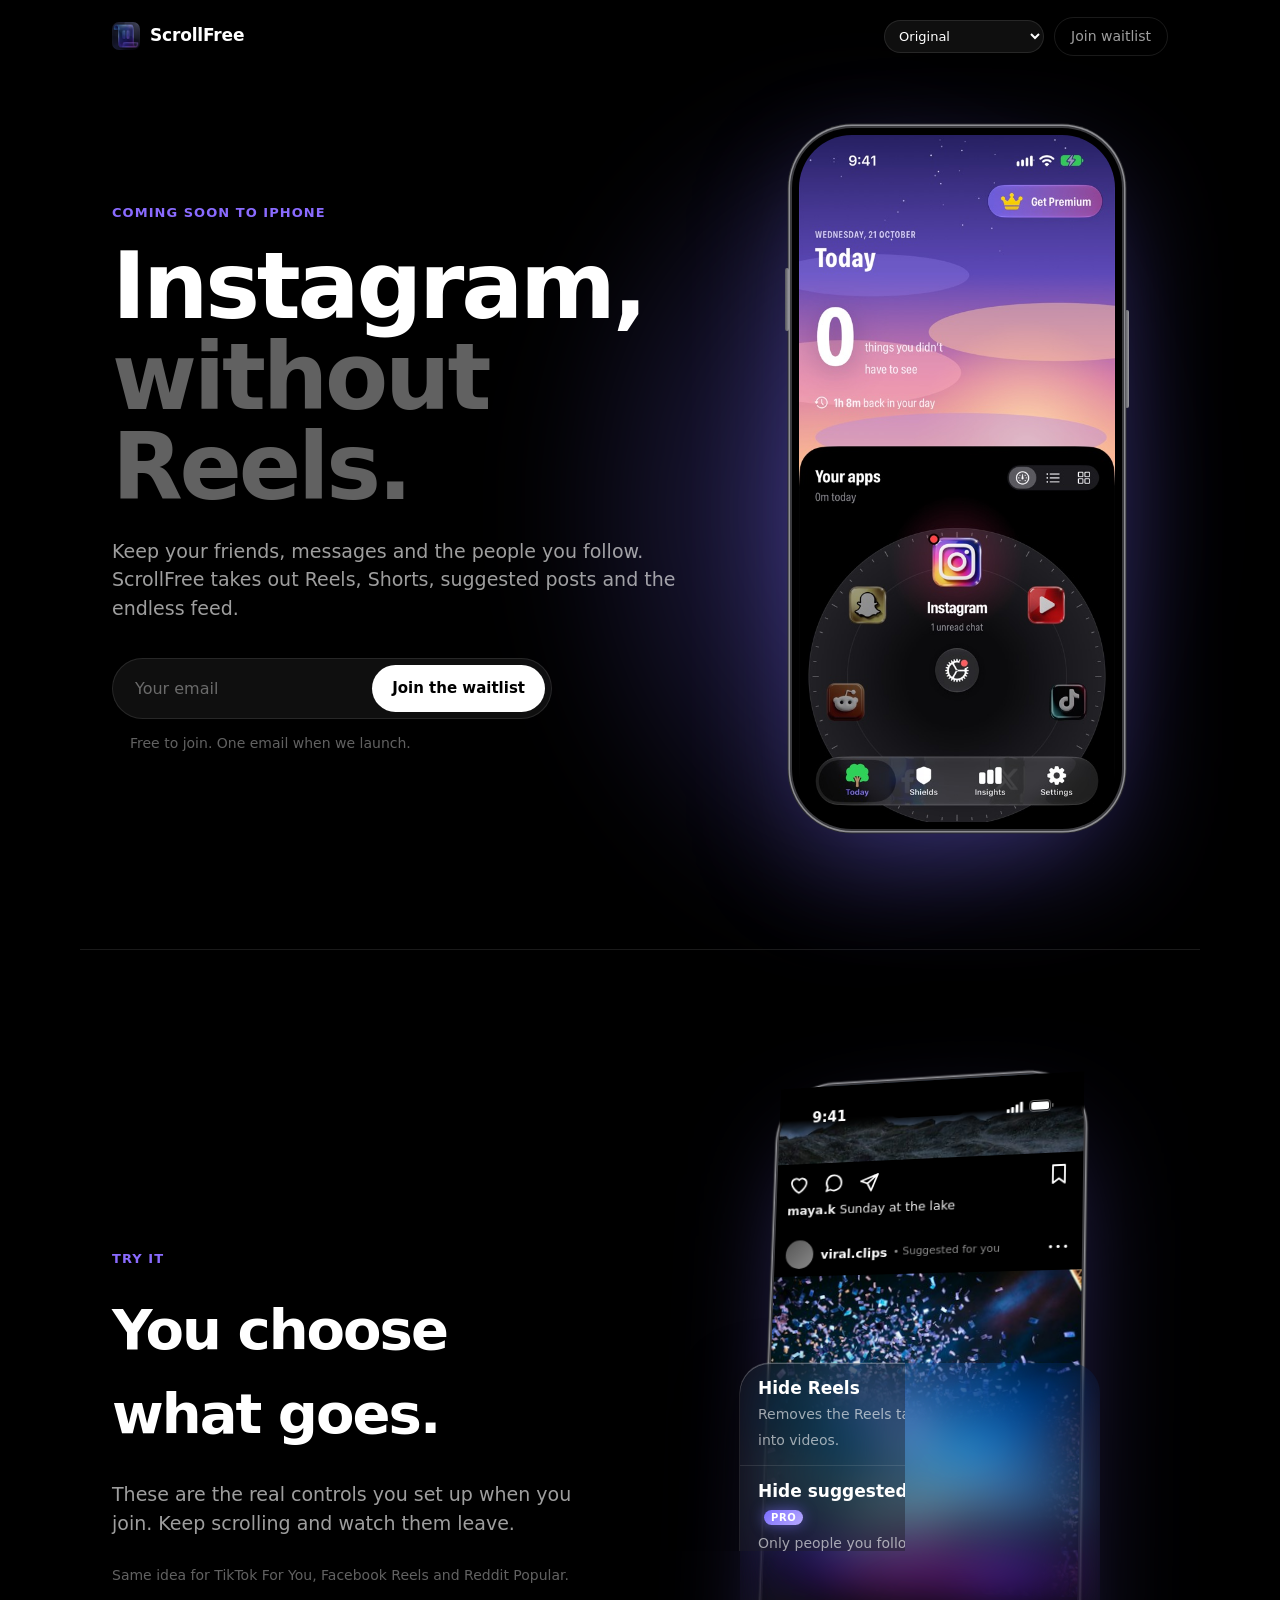
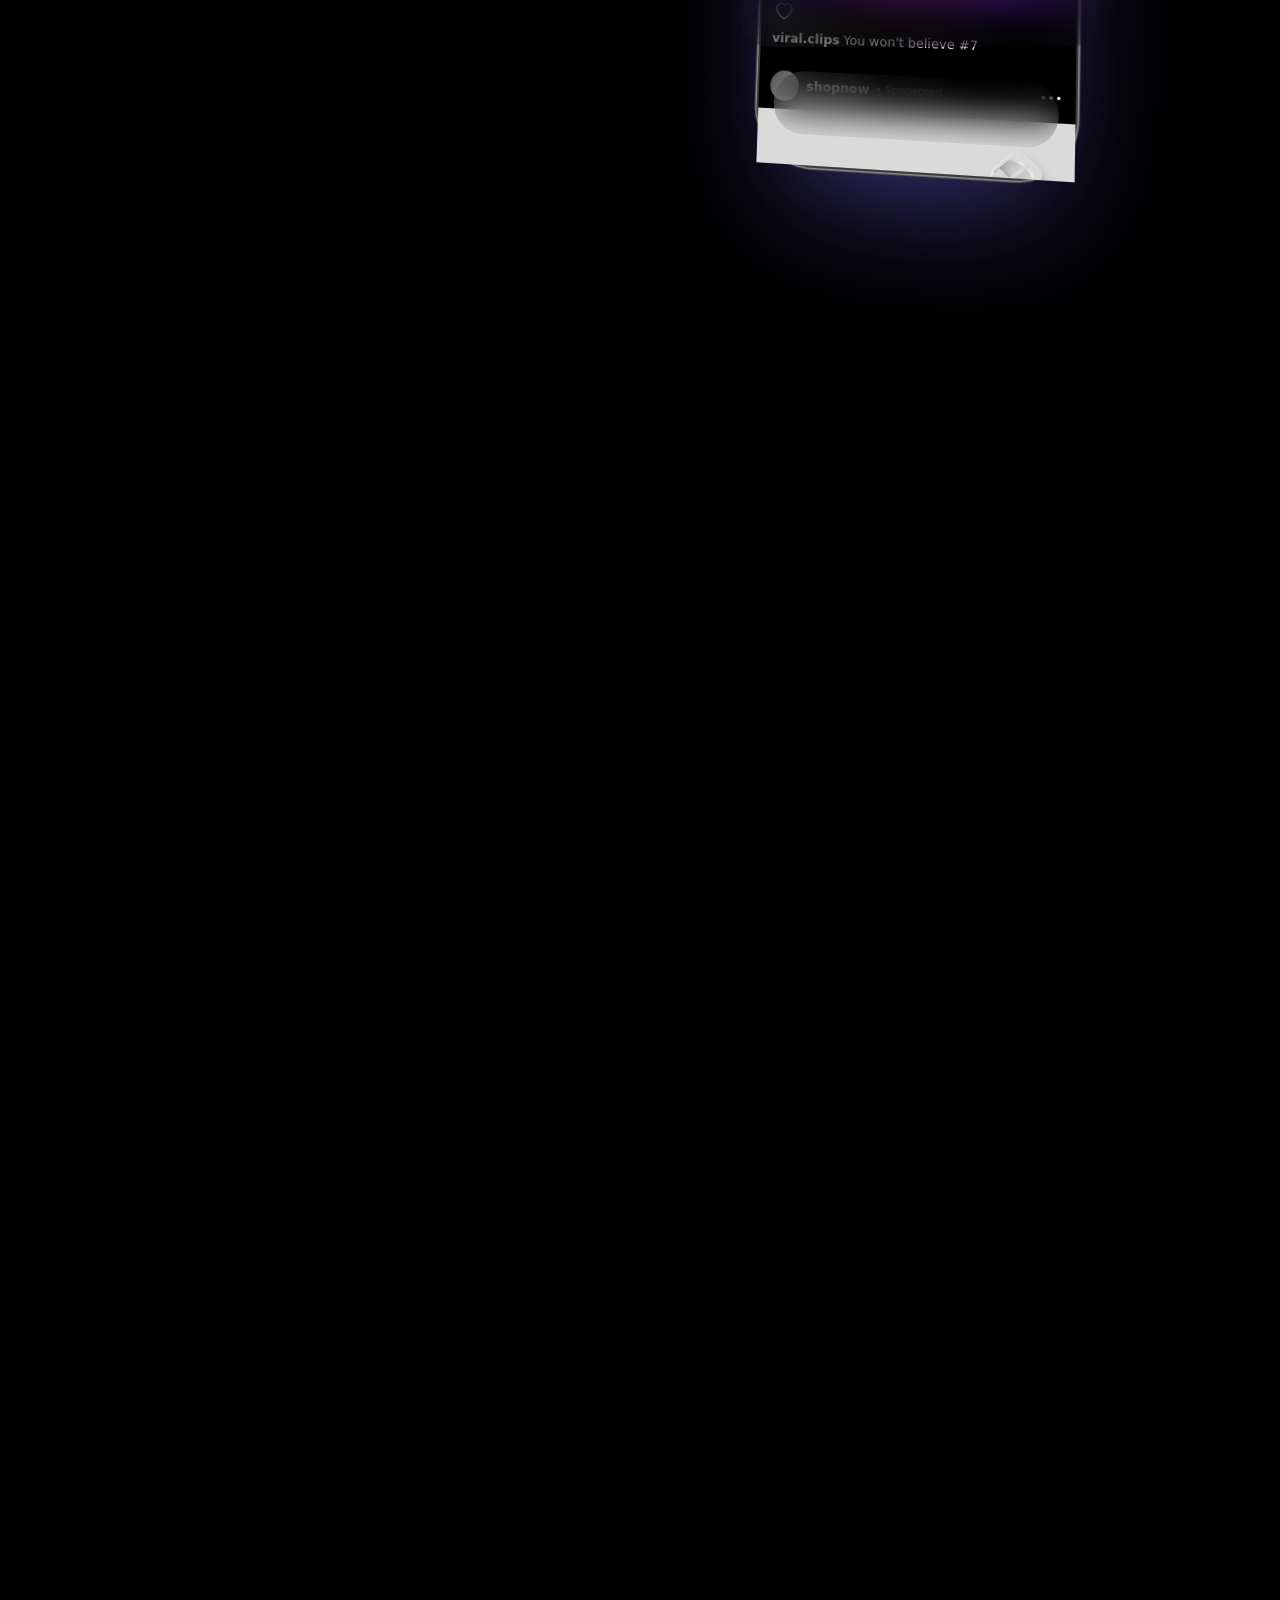
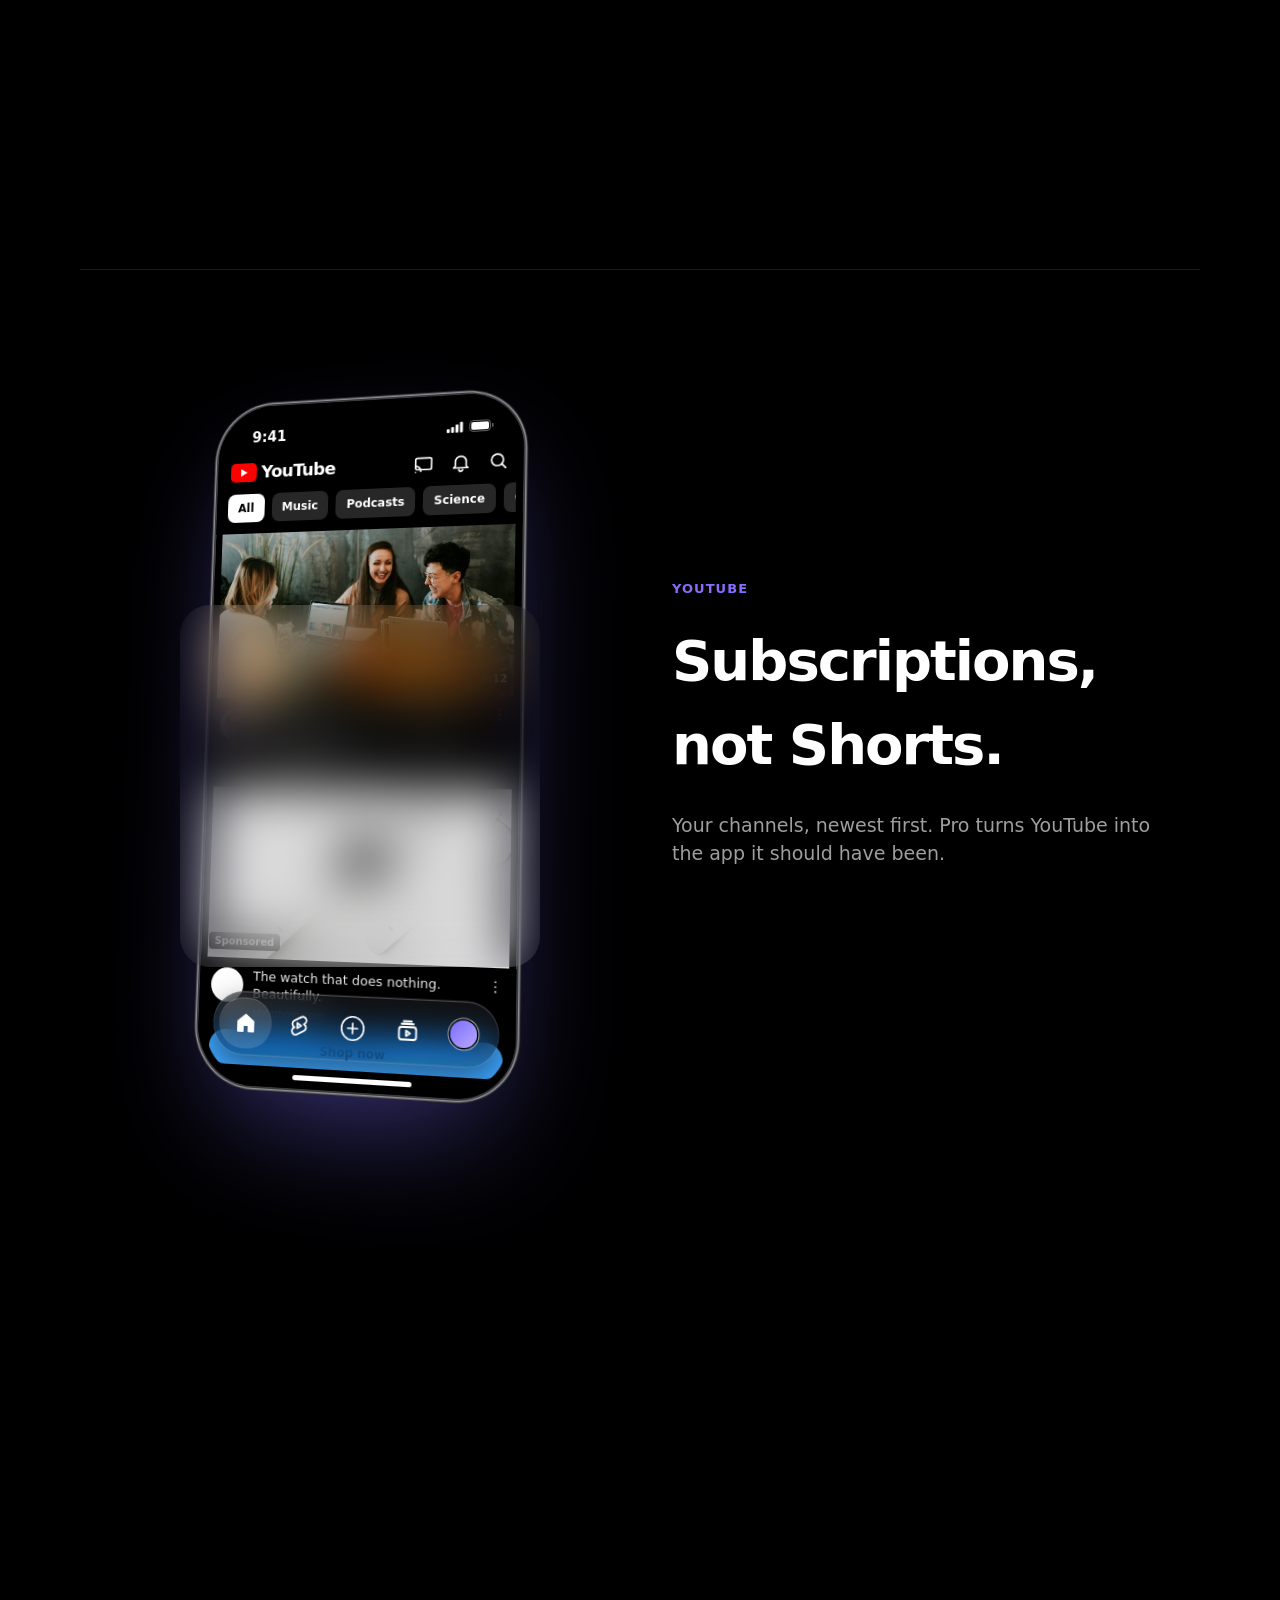
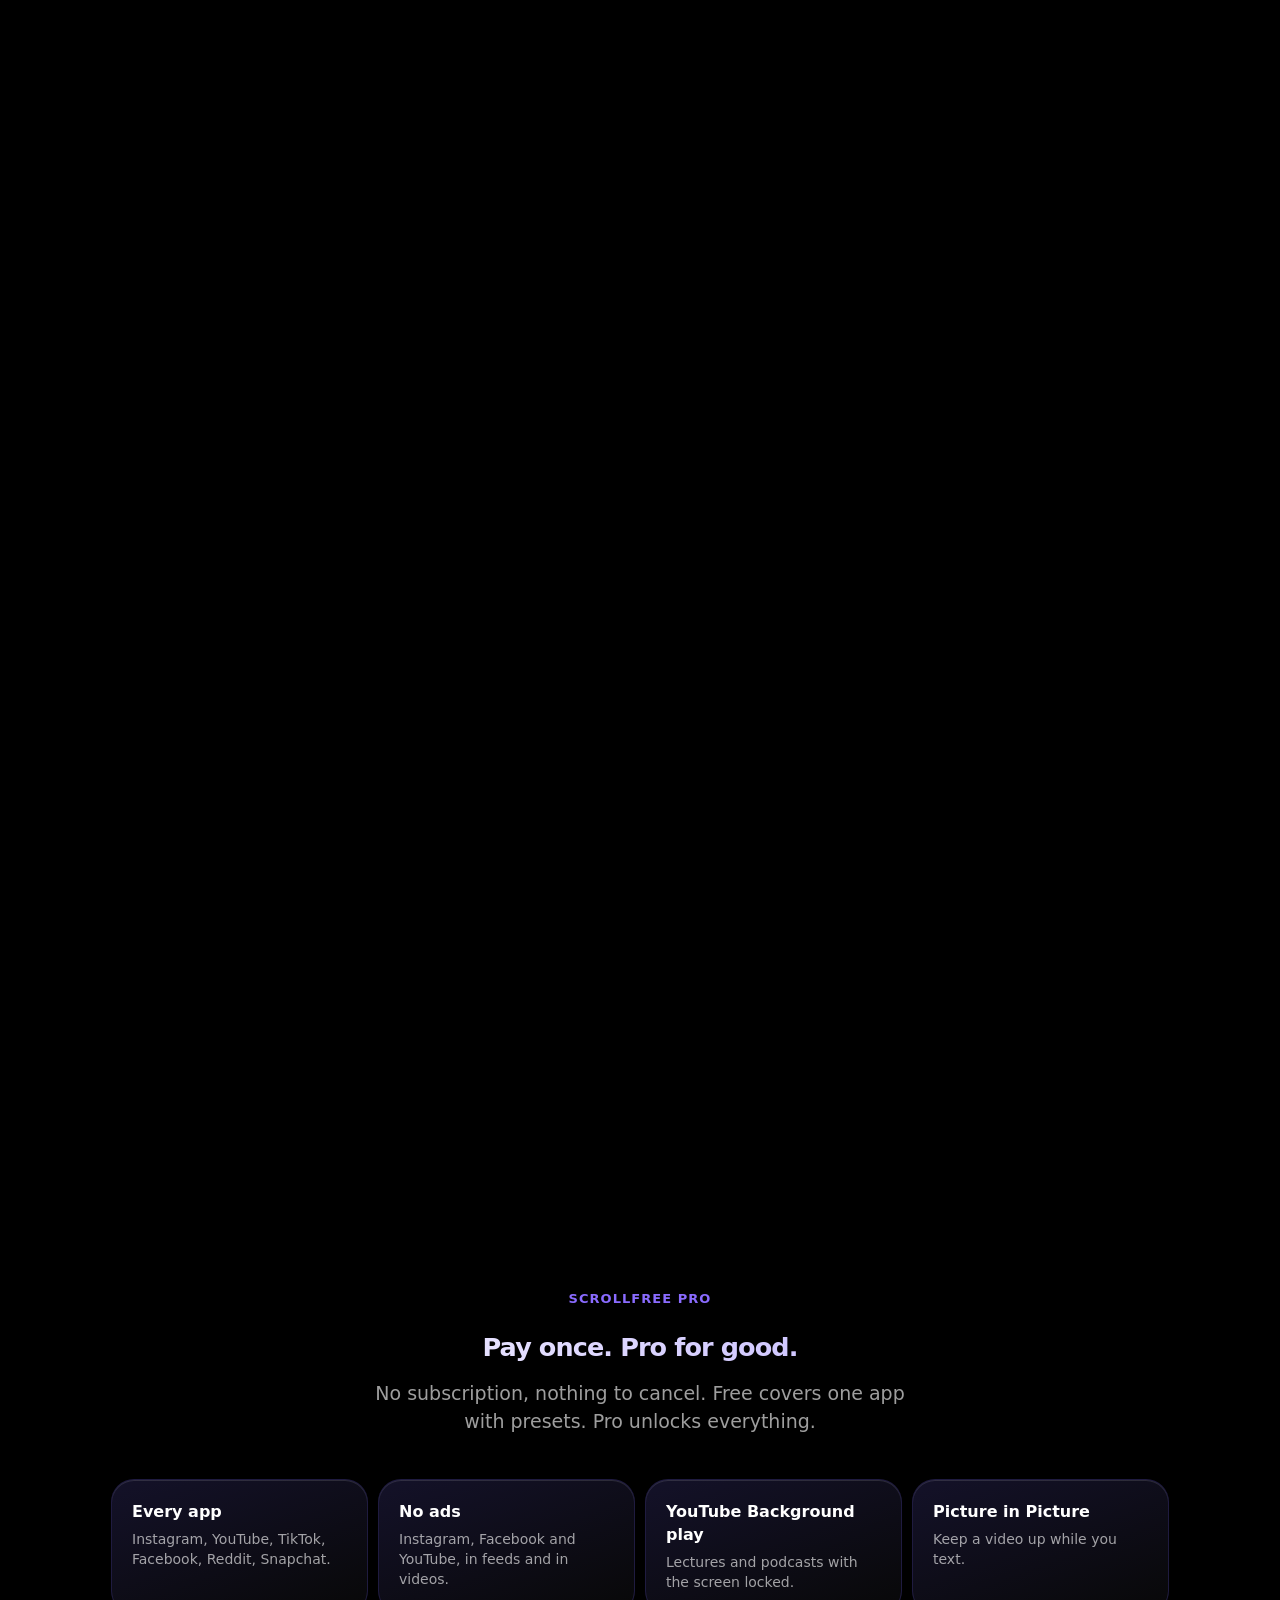
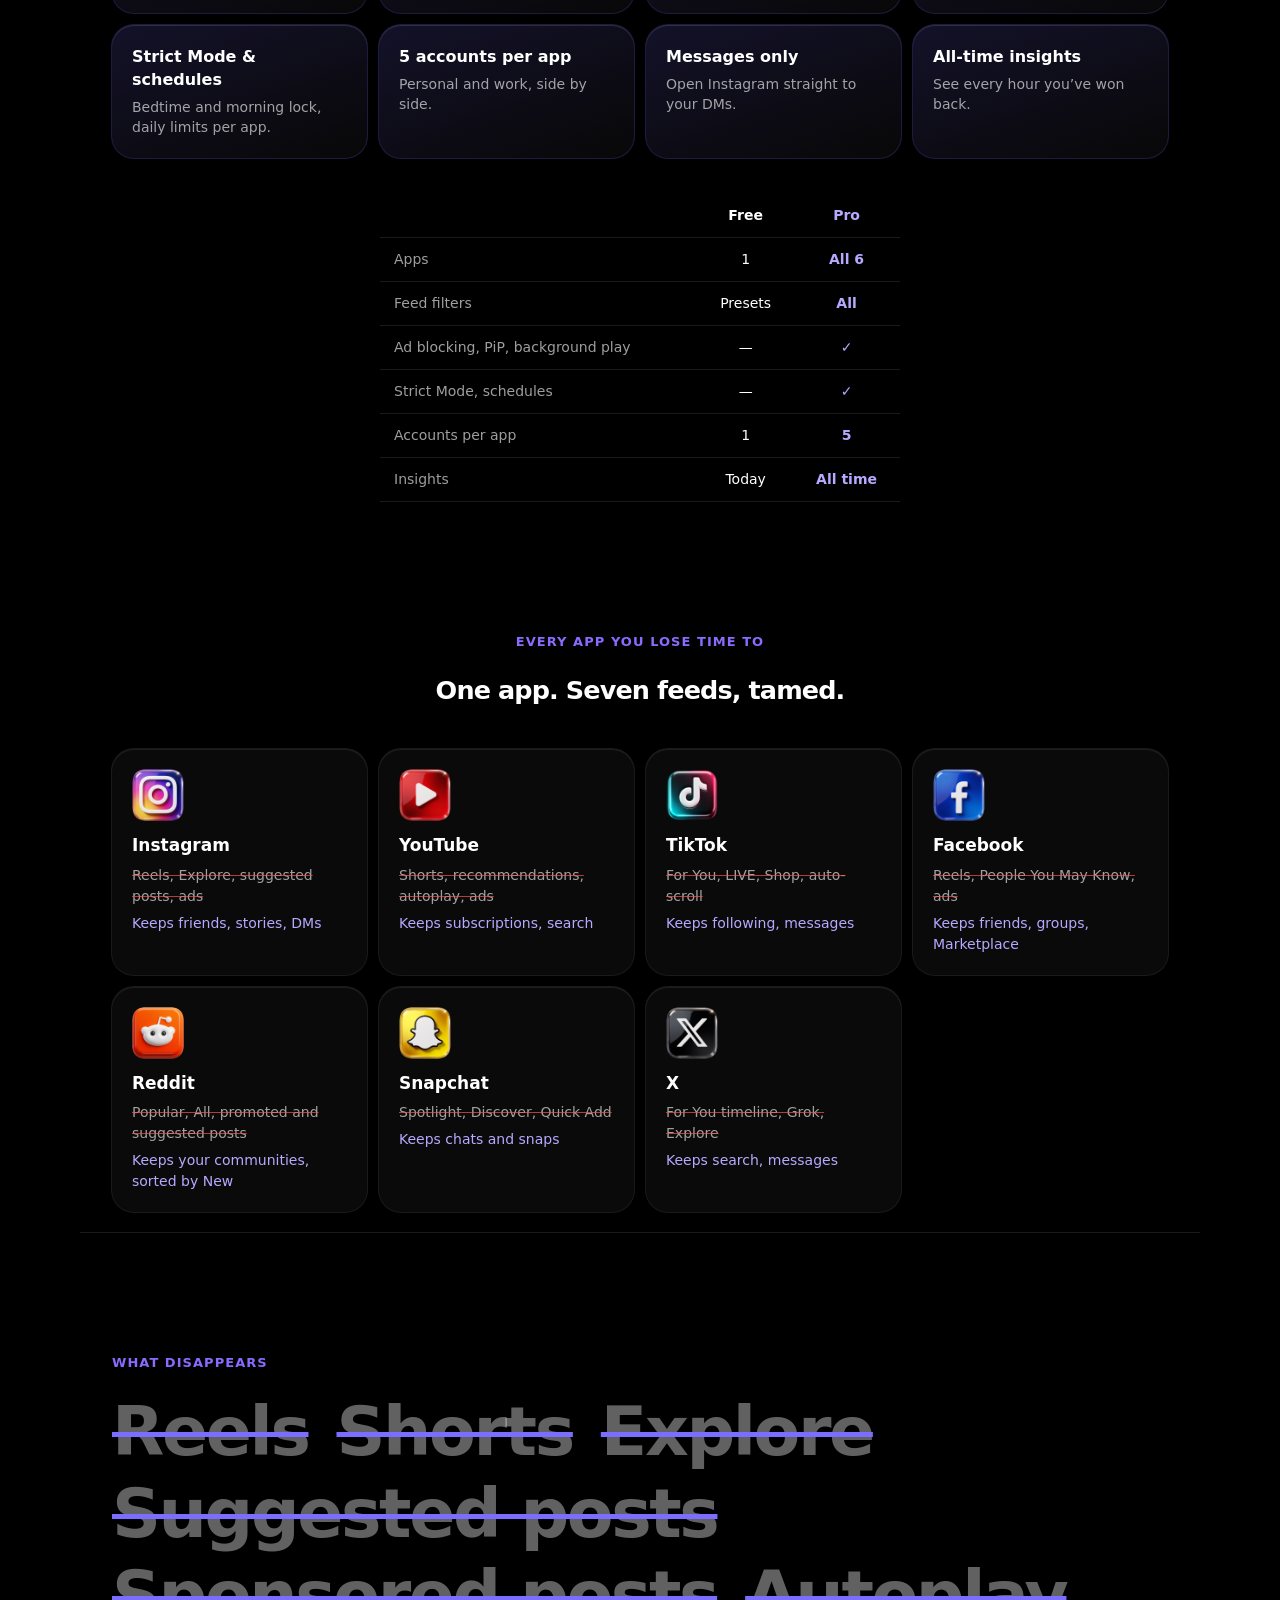
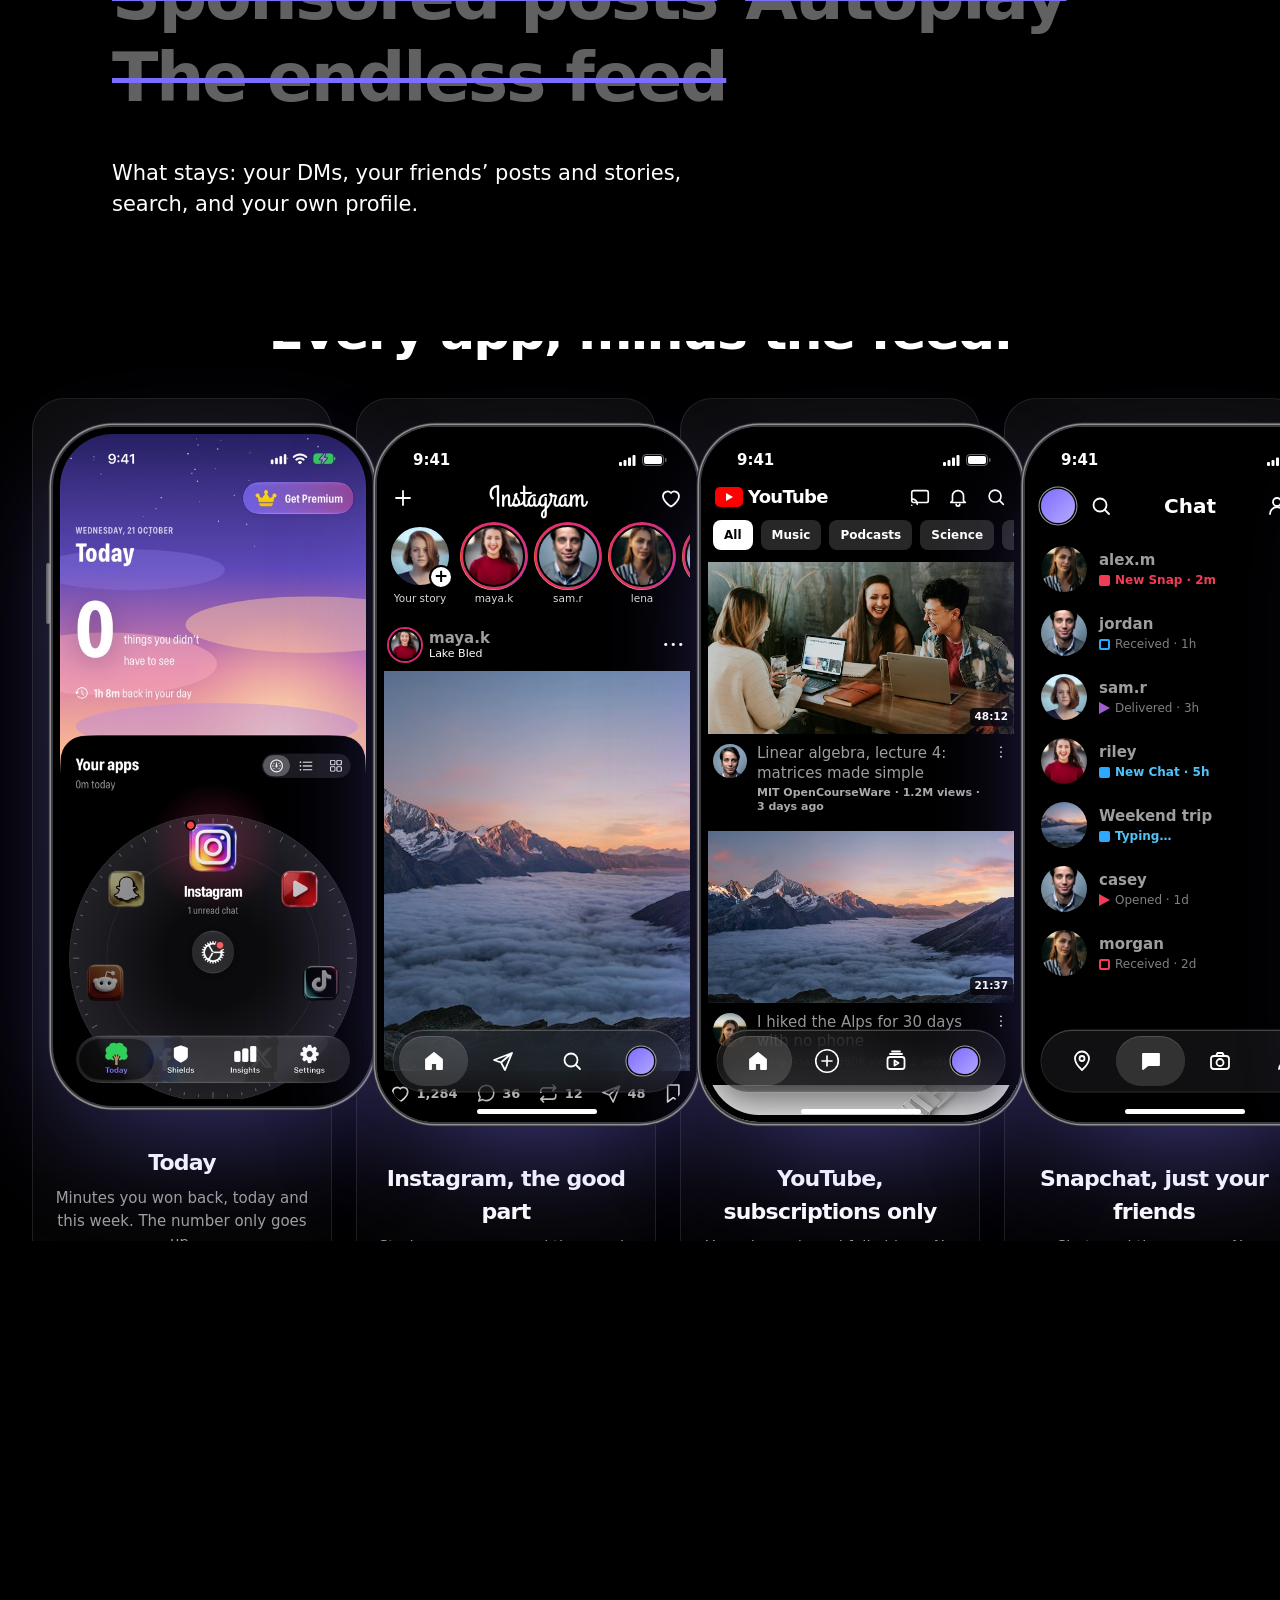
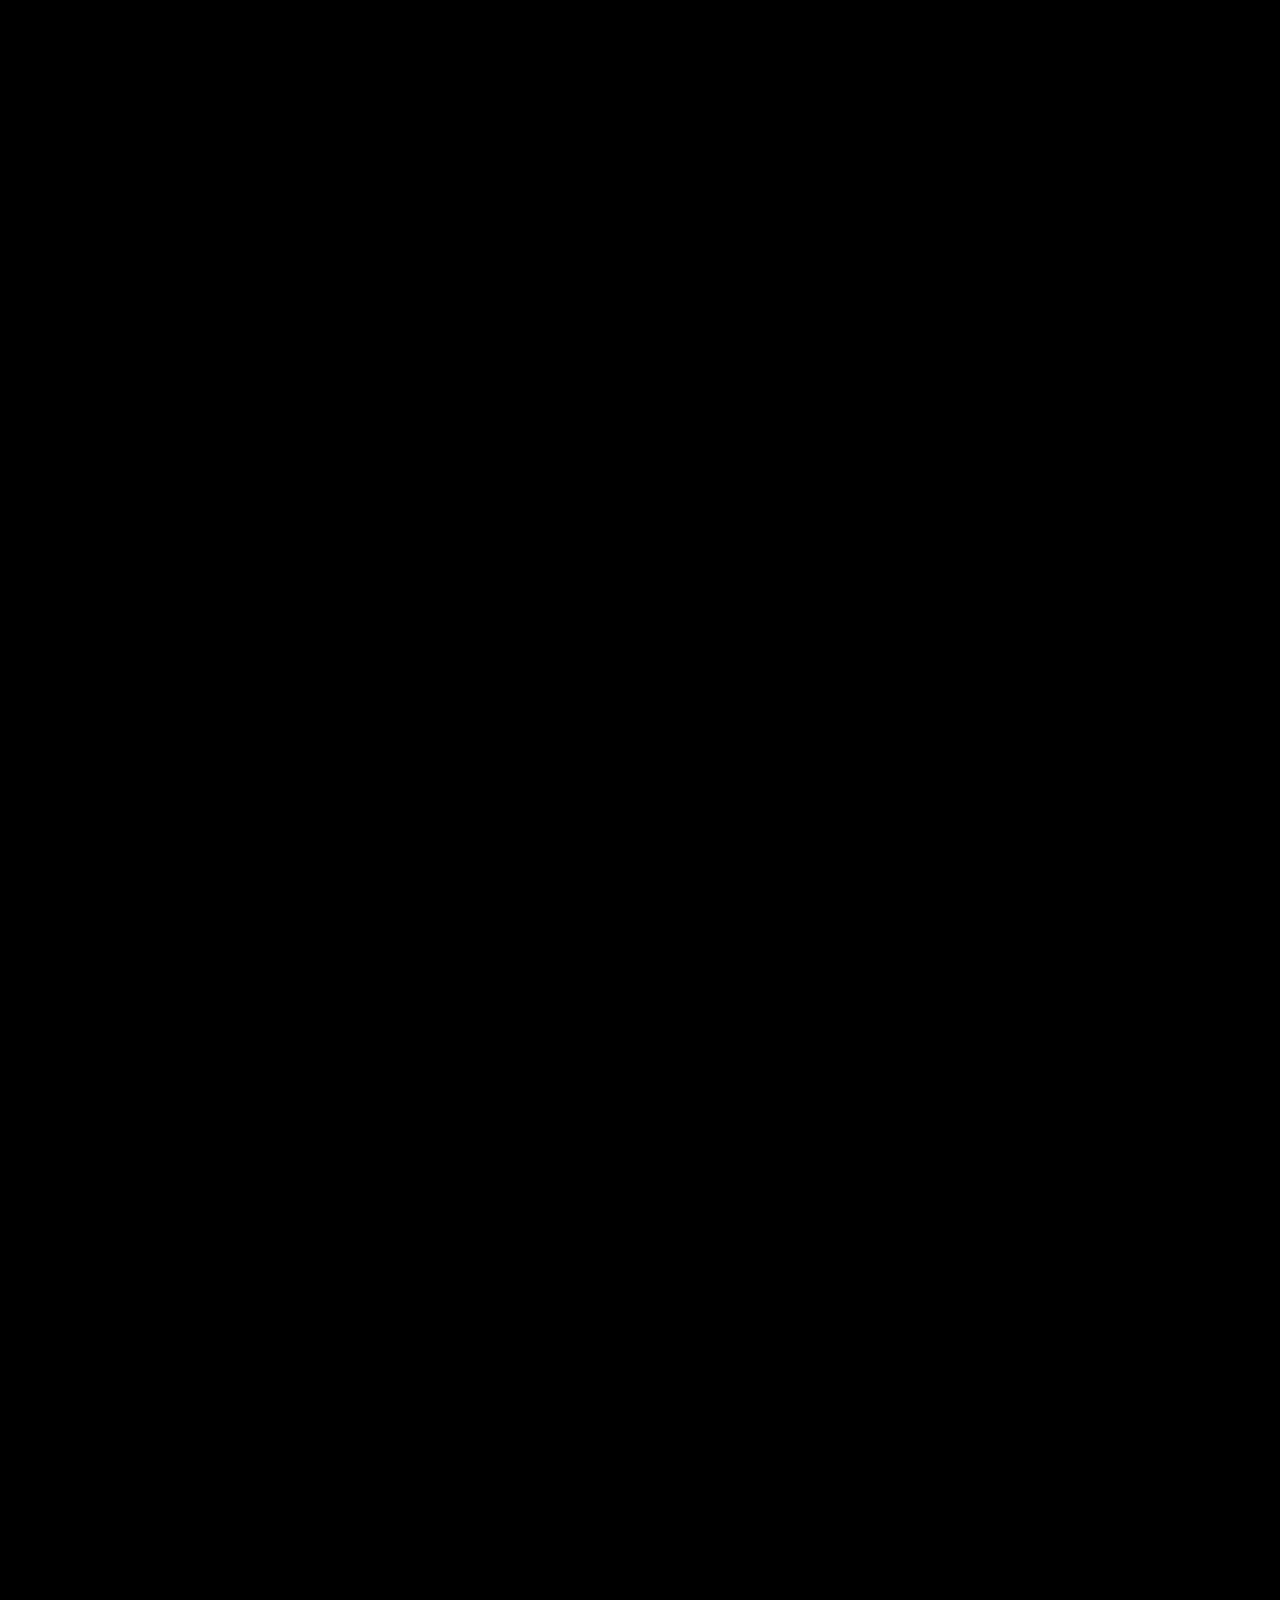
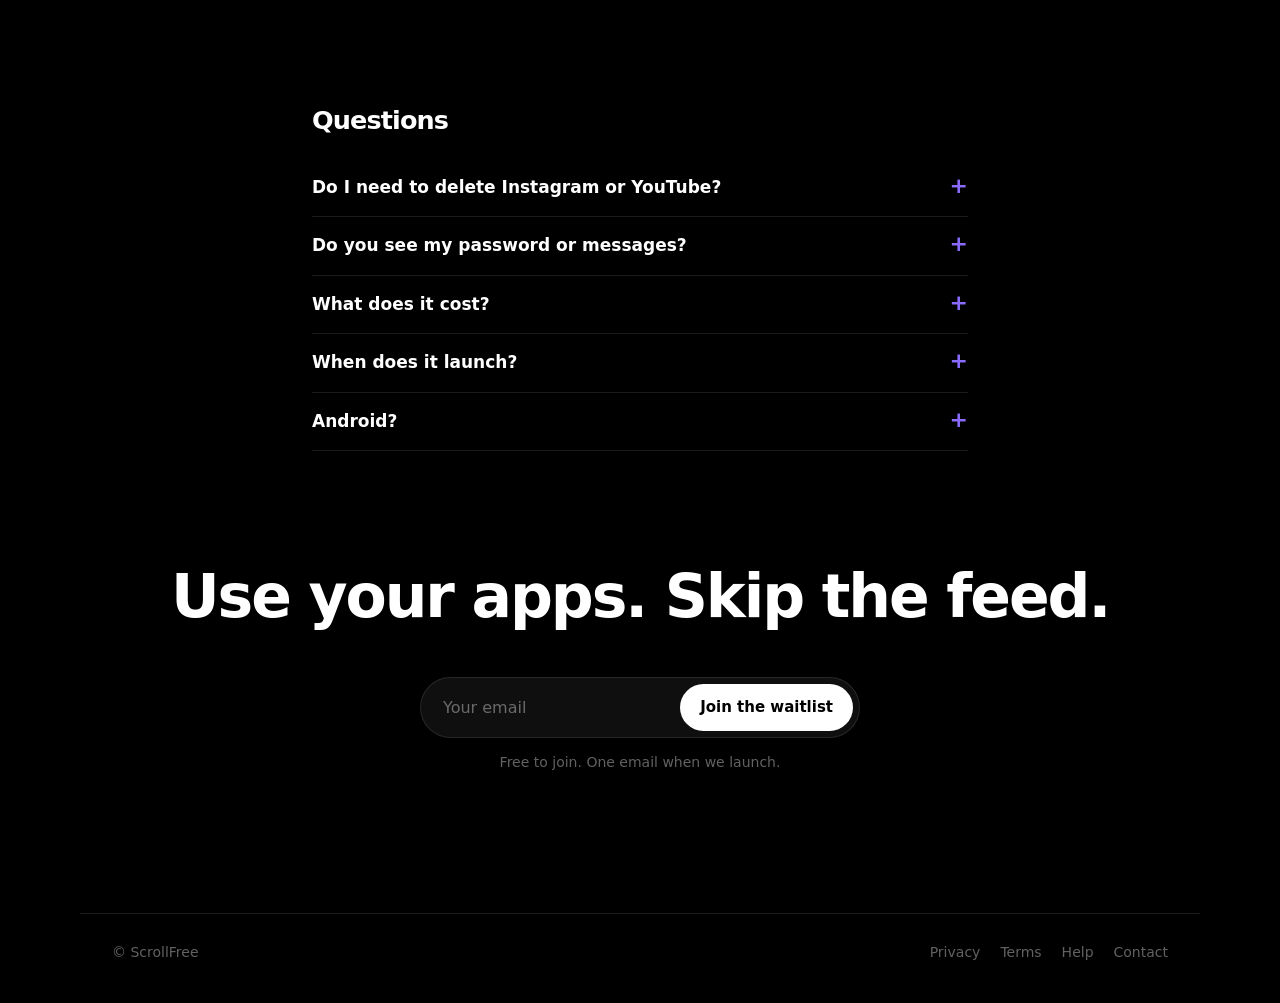
==== commit 15333a1a: "Rail: YouTube and Snapchat cards closer to the real apps Co-Authored-By: Claude Opus 5.5 <noreply@an" ====
--- a/index.html
+++ b/index.html
@@ -112,12 +112,12 @@
 <article><div class="mock flat">
 <div class=sb><b>9:41</b><span><svg width=17 height=11 viewBox="0 0 17 11" fill=#fff><rect x=0 y=7 width=3 height=4 rx=1 /><rect x=4.5 y=5 width=3 height=6 rx=1 /><rect x=9 y=2.5 width=3 height=8.5 rx=1 /><rect x=13.5 y=0 width=3 height=11 rx=1 /></svg><svg width=25 height=12 viewBox="0 0 25 12"><rect x=.5 y=.5 width=21 height=11 rx=3.5 fill=none stroke=#fff opacity=.4 /><rect x=2 y=2 width=18 height=8 rx=2 fill=#fff /><rect x=23 y=4 width=1.5 height=4 rx=.7 fill=#fff opacity=.4 /></svg></span></div>
 <div class="scroll ytf">
-<div class=ythead><b class=ytlogo><svg viewBox="0 0 28 20" width=28 height=20><rect width=28 height=20 rx=5 fill=#f00 /><path d="m11 6 7 4-7 4z" fill=#fff /></svg>YouTube</b><span class=yti><svg viewBox="0 0 24 24" class="ic"><rect x=3 y=5 width=18 height=13 rx=2 /><path d="M3 21a3 3 0 0 0-0 0M3 14a6 6 0 0 1 6 6"/></svg><svg viewBox="0 0 24 24" class="ic"><path d="M6 16V11a6 6 0 0 1 12 0v5l2 2H4zM10 20a2 2 0 0 0 4 0"/></svg><svg viewBox="0 0 24 24" class="ic"><circle cx=11 cy=11 r=6.5 /><path d="m16 16 4 4"/></svg></span></div><div class=chips><span class=on>All</span><span>Music</span><span>Podcasts</span><span>Science</span><span>Cooking</span></div><div class=player><div class="post vid"><div class="img g5"><small class=dur>48:12</small></div><div class=vmeta><i class="av1"></i><p><b>Linear algebra, lecture 4: matrices made simple</b><span>MIT OpenCourseWare · 1.2M views · 3 days ago</span></p><svg viewBox="0 0 24 24" class="ic dots"><circle cx=12 cy=5 r=1.3 fill=#fff /><circle cx=12 cy=12 r=1.3 fill=#fff /><circle cx=12 cy=19 r=1.3 fill=#fff /></svg></div></div></div><div class="post vid"><div class="img g1"><small class=dur>21:37</small></div><div class=vmeta><i class="av4"></i><p><b>I hiked the Alps for 30 days with no phone</b><span>Kraig Adams · 890K views · 1 week ago</span></p><svg viewBox="0 0 24 24" class="ic dots"><circle cx=12 cy=5 r=1.3 fill=#fff /><circle cx=12 cy=12 r=1.3 fill=#fff /><circle cx=12 cy=19 r=1.3 fill=#fff /></svg></div></div></div>
+<div class=ythead><b class=ytlogo><svg viewBox="0 0 28 20" width=28 height=20><rect width=28 height=20 rx=5 fill=#f00 /><path d="m11 6 7 4-7 4z" fill=#fff /></svg>YouTube</b><span class=yti><svg viewBox="0 0 24 24" class="ic"><rect x=3 y=5 width=18 height=13 rx=2 /><path d="M3 21a3 3 0 0 0-0 0M3 14a6 6 0 0 1 6 6"/></svg><svg viewBox="0 0 24 24" class="ic"><path d="M6 16V11a6 6 0 0 1 12 0v5l2 2H4zM10 20a2 2 0 0 0 4 0"/></svg><svg viewBox="0 0 24 24" class="ic"><circle cx=11 cy=11 r=6.5 /><path d="m16 16 4 4"/></svg></span></div><div class=chips><span class=on>All</span><span>Music</span><span>Podcasts</span><span>Science</span><span>Cooking</span></div><div class=player><div class="post vid"><div class="img g5"><small class=dur>48:12</small></div><div class=vmeta><i class="av1"></i><p><b>Linear algebra, lecture 4: matrices made simple</b><span>MIT OpenCourseWare · 1.2M views · 3 days ago</span></p><svg viewBox="0 0 24 24" class="ic dots"><circle cx=12 cy=5 r=1.3 fill=#fff /><circle cx=12 cy=12 r=1.3 fill=#fff /><circle cx=12 cy=19 r=1.3 fill=#fff /></svg></div></div></div><div class="post vid"><div class="img g1"><small class=dur>21:37</small></div><div class=vmeta><i class="av4"></i><p><b>I hiked the Alps for 30 days with no phone</b><span>Kraig Adams · 890K views · 1 week ago</span></p><svg viewBox="0 0 24 24" class="ic dots"><circle cx=12 cy=5 r=1.3 fill=#fff /><circle cx=12 cy=12 r=1.3 fill=#fff /><circle cx=12 cy=19 r=1.3 fill=#fff /></svg></div></div><div class="post vid"><div class="img g3"><small class=dur>12:05</small></div><div class=vmeta><i class="av1"></i><p><b>The simplest bread you will ever bake</b><span>Joshua Weissman · 2.1M views · 4 days ago</span></p><svg viewBox="0 0 24 24" class="ic dots"><circle cx=12 cy=5 r=1.3 fill=#fff /><circle cx=12 cy=12 r=1.3 fill=#fff /><circle cx=12 cy=19 r=1.3 fill=#fff /></svg></div></div></div>
 
 <nav class=tabs><span class=on><svg viewBox="0 0 24 24" class=ic><path d="M4 10.5 12 4l8 6.5V20h-5v-6H9v6H4z" fill=currentColor /></svg></span><span class=plus><svg viewBox="0 0 24 24" class="ic"><circle cx=12 cy=12 r=9 /><path d="M12 8v8M8 12h8"/></svg></span><span><svg viewBox="0 0 24 24" class=ic><rect x=3.5 y=8 width=17 height=12 rx=2.5 /><path d="M6 5h12M8 2.5h8M10.5 11.5l4 2.5-4 2.5z"/></svg></span><span><i class=pfp></i></span></nav>
 <div class=home-ind></div>
 </div><h2>YouTube, subscriptions only</h2><p>Your channels and full videos. No Shorts shelf, no Shorts tab, no ads.</p></article>
-<article><div class="mock flat snap"><div class=sb><b>9:41</b><span><svg width=17 height=11 viewBox="0 0 17 11" fill=#fff><rect x=0 y=7 width=3 height=4 rx=1 /><rect x=4.5 y=5 width=3 height=6 rx=1 /><rect x=9 y=2.5 width=3 height=8.5 rx=1 /><rect x=13.5 y=0 width=3 height=11 rx=1 /></svg><svg width=25 height=12 viewBox="0 0 25 12"><rect x=.5 y=.5 width=21 height=11 rx=3.5 fill=none stroke=#fff opacity=.4 /><rect x=2 y=2 width=18 height=8 rx=2 fill=#fff /><rect x=23 y=4 width=1.5 height=4 rx=.7 fill=#fff opacity=.4 /></svg></span></div><div class=scroll><div class=snaphead><i class=pfp></i><b>Chat</b><svg viewBox="0 0 24 24" class=ic><circle cx=11 cy=11 r=6.5 /><path d="m16 16 4 4"/></svg></div><div class=srow><i style="background-image:url(img/u-a3.jpg)"></i><p><b>alex.m</b><span class="new">New Chat · 2m</span></p></div><div class=srow><i style="background-image:url(img/u-a4.jpg)"></i><p><b>jordan</b><span class="">Received · 1h</span></p></div><div class=srow><i style="background-image:url(img/u-a5.jpg)"></i><p><b>sam.r</b><span class="">Delivered · 3h</span></p></div><div class=srow><i style="background-image:url(img/u-a1.jpg)"></i><p><b>riley</b><span class="new">New Chat · 5h</span></p></div><div class=srow><i style="background-image:url(img/u-lake.jpg)"></i><p><b>Weekend trip</b><span class="">Typing…</span></p></div><div class=srow><i style="background-image:url(img/u-a4.jpg)"></i><p><b>casey</b><span class="">Opened · 1d</span></p></div></div><nav class=tabs><span><svg viewBox="0 0 24 24" class=ic><path d="M12 21s7-6.2 7-11.5a7 7 0 0 0-14 0C5 14.8 12 21 12 21z"/><circle cx=12 cy=9.5 r=2.5 /></svg></span><span class=on><svg viewBox="0 0 24 24" class=ic><path d="M4 5h16v11H9l-5 4z" fill=currentColor /></svg></span><span><svg viewBox="0 0 24 24" class=ic><rect x=3 y=7 width=18 height=13 rx=3 /><circle cx=12 cy=13.5 r=3.5 /><path d="M8 7l1.5-3h5L16 7"/></svg></span></nav><div class=home-ind></div></div><h2>Snapchat, just your friends</h2><p>Chats and the camera. No Spotlight, no Discover, no stories from strangers.</p></article>
+<article><div class="mock flat snap"><div class=sb><b>9:41</b><span><svg width=17 height=11 viewBox="0 0 17 11" fill=#fff><rect x=0 y=7 width=3 height=4 rx=1 /><rect x=4.5 y=5 width=3 height=6 rx=1 /><rect x=9 y=2.5 width=3 height=8.5 rx=1 /><rect x=13.5 y=0 width=3 height=11 rx=1 /></svg><svg width=25 height=12 viewBox="0 0 25 12"><rect x=.5 y=.5 width=21 height=11 rx=3.5 fill=none stroke=#fff opacity=.4 /><rect x=2 y=2 width=18 height=8 rx=2 fill=#fff /><rect x=23 y=4 width=1.5 height=4 rx=.7 fill=#fff opacity=.4 /></svg></span></div><div class=scroll><div class=snaphead><i class=pfp></i><svg viewBox="0 0 24 24" class=ic><circle cx=11 cy=11 r=6.5 /><path d="m16 16 4 4"/></svg><b>Chat</b><svg viewBox="0 0 24 24" class=ic><circle cx=10 cy=8 r=4 /><path d="M3 20a7 7 0 0 1 14 0M19 8v6M16 11h6"/></svg><svg viewBox="0 0 24 24" class=ic><circle cx=5 cy=12 r=1.3 fill=#fff /><circle cx=12 cy=12 r=1.3 fill=#fff /><circle cx=19 cy=12 r=1.3 fill=#fff /></svg></div><div class=srow><i style="background-image:url(img/u-a3.jpg)"></i><p><b>alex.m</b><span class="new r"><b class="ss f" style="--c:#f23c57"></b>New Snap · 2m</span></p><svg viewBox="0 0 24 24" class=ic><rect x=3 y=7 width=18 height=13 rx=3 /><circle cx=12 cy=13.5 r=3.5 /><path d="M8 7l1.5-3h5L16 7"/></svg></div><div class=srow><i style="background-image:url(img/u-a4.jpg)"></i><p><b>jordan</b><span class=""><b class="ss" style="--c:#2ea8ff"></b>Received · 1h</span></p><svg viewBox="0 0 24 24" class=ic><rect x=3 y=7 width=18 height=13 rx=3 /><circle cx=12 cy=13.5 r=3.5 /><path d="M8 7l1.5-3h5L16 7"/></svg></div><div class=srow><i style="background-image:url(img/u-a5.jpg)"></i><p><b>sam.r</b><span class=""><b class="ss a" style="--c:#a05dcd"></b>Delivered · 3h</span></p><svg viewBox="0 0 24 24" class=ic><rect x=3 y=7 width=18 height=13 rx=3 /><circle cx=12 cy=13.5 r=3.5 /><path d="M8 7l1.5-3h5L16 7"/></svg></div><div class=srow><i style="background-image:url(img/u-a1.jpg)"></i><p><b>riley</b><span class="new"><b class="ss f" style="--c:#2ea8ff"></b>New Chat · 5h</span></p><svg viewBox="0 0 24 24" class=ic><rect x=3 y=7 width=18 height=13 rx=3 /><circle cx=12 cy=13.5 r=3.5 /><path d="M8 7l1.5-3h5L16 7"/></svg></div><div class=srow><i style="background-image:url(img/u-lake.jpg)"></i><p><b>Weekend trip</b><span class="new"><b class="ss f" style="--c:#2ea8ff"></b>Typing…</span></p><svg viewBox="0 0 24 24" class=ic><rect x=3 y=7 width=18 height=13 rx=3 /><circle cx=12 cy=13.5 r=3.5 /><path d="M8 7l1.5-3h5L16 7"/></svg></div><div class=srow><i style="background-image:url(img/u-a4.jpg)"></i><p><b>casey</b><span class=""><b class="ss a" style="--c:#f23c57"></b>Opened · 1d</span></p><svg viewBox="0 0 24 24" class=ic><rect x=3 y=7 width=18 height=13 rx=3 /><circle cx=12 cy=13.5 r=3.5 /><path d="M8 7l1.5-3h5L16 7"/></svg></div><div class=srow><i style="background-image:url(img/u-a3.jpg)"></i><p><b>morgan</b><span class=""><b class="ss" style="--c:#f23c57"></b>Received · 2d</span></p><svg viewBox="0 0 24 24" class=ic><rect x=3 y=7 width=18 height=13 rx=3 /><circle cx=12 cy=13.5 r=3.5 /><path d="M8 7l1.5-3h5L16 7"/></svg></div></div><nav class=tabs><span><svg viewBox="0 0 24 24" class=ic><path d="M12 21s7-6.2 7-11.5a7 7 0 0 0-14 0C5 14.8 12 21 12 21z"/><circle cx=12 cy=9.5 r=2.5 /></svg></span><span class=on><svg viewBox="0 0 24 24" class=ic><path d="M4 5h16v11H9l-5 4z" fill=currentColor /></svg></span><span><svg viewBox="0 0 24 24" class=ic><rect x=3 y=7 width=18 height=13 rx=3 /><circle cx=12 cy=13.5 r=3.5 /><path d="M8 7l1.5-3h5L16 7"/></svg></span><span><svg viewBox="0 0 24 24" class=ic><circle cx=8 cy=9 r=3 /><circle cx=16 cy=9 r=3 /><path d="M2 20a6 6 0 0 1 12 0M10 20a6 6 0 0 1 12 0"/></svg></span></nav><div class=home-ind></div></div><h2>Snapchat, just your friends</h2><p>Chats and the camera. No Spotlight, no Discover, no stories from strangers.</p></article>
 <article><figure class=phone><img src=img/s-3-shields.jpg alt="Shields screen" loading=lazy width=1100 height=2392></figure><h2>Shields that hold</h2><p>Block an app’s feed outright, or add a pause before it opens. No swiping your way back in.</p></article>
 </div></section></div>
 
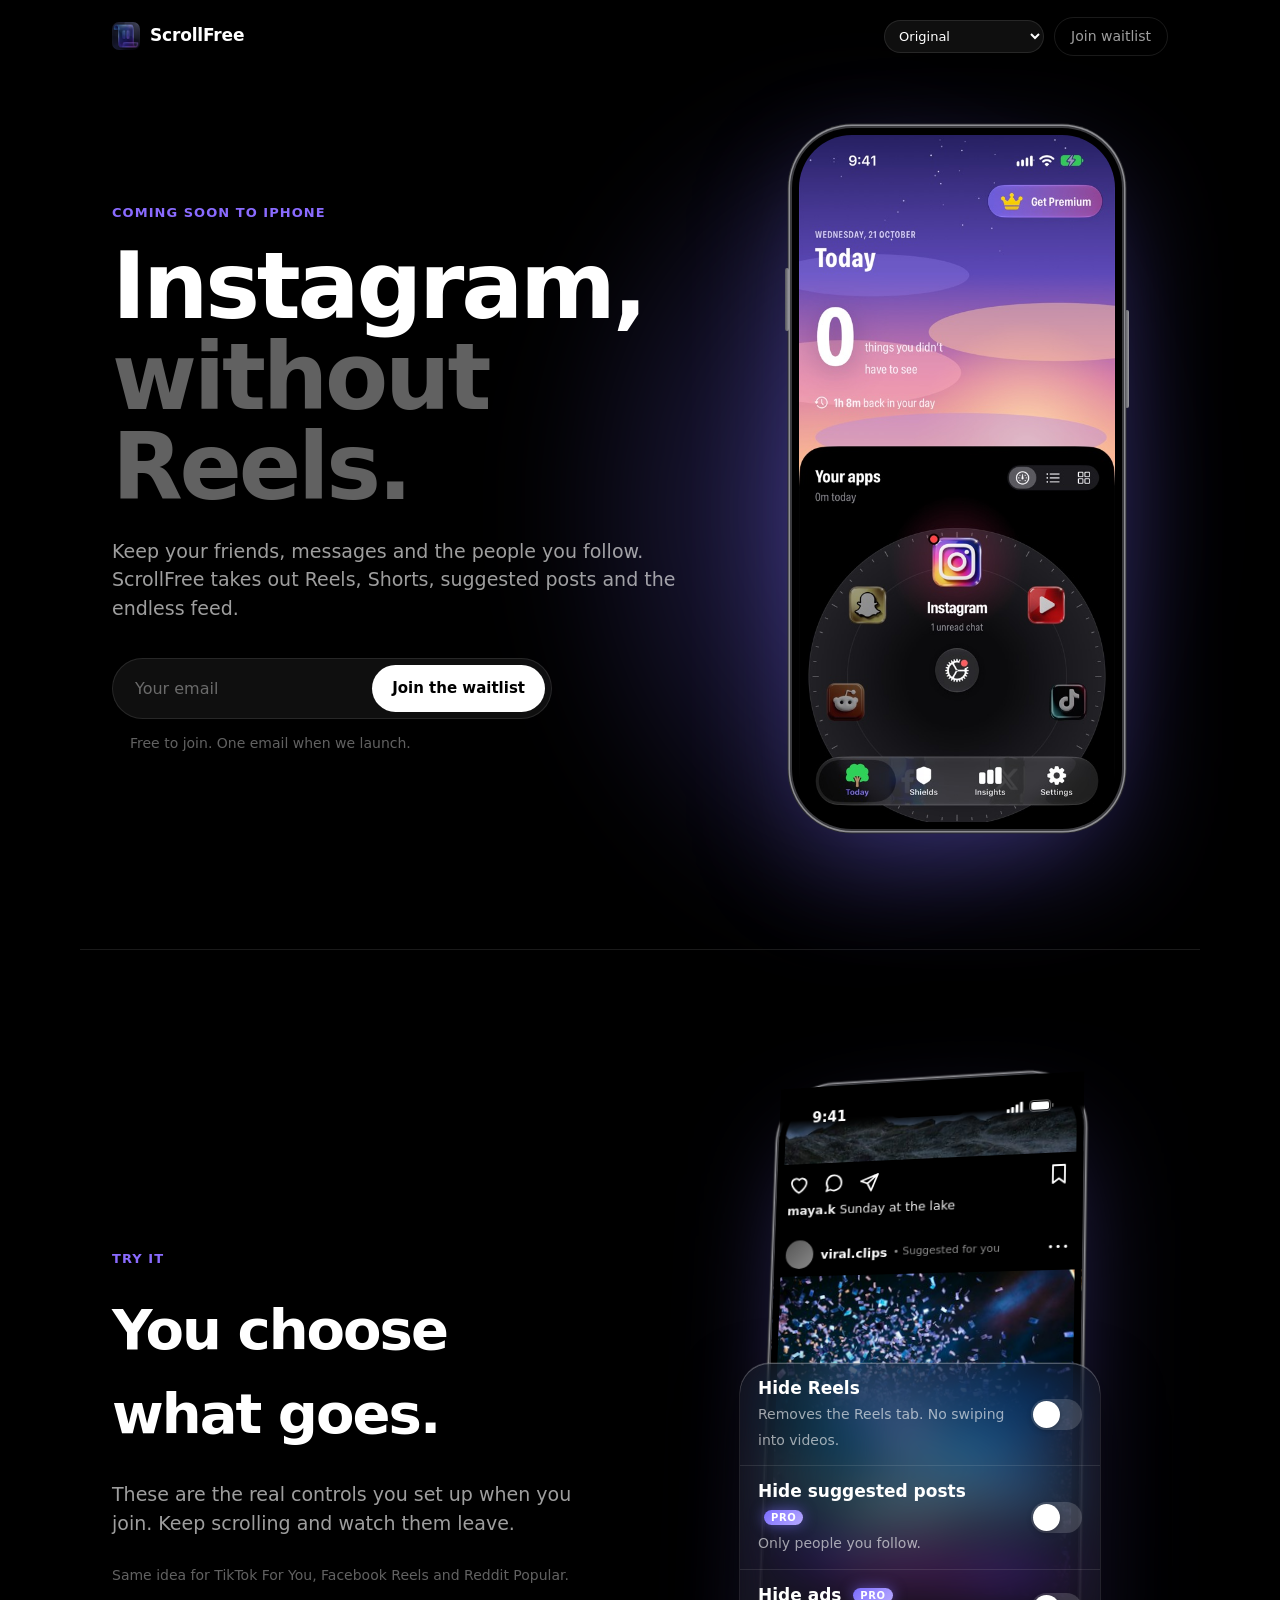
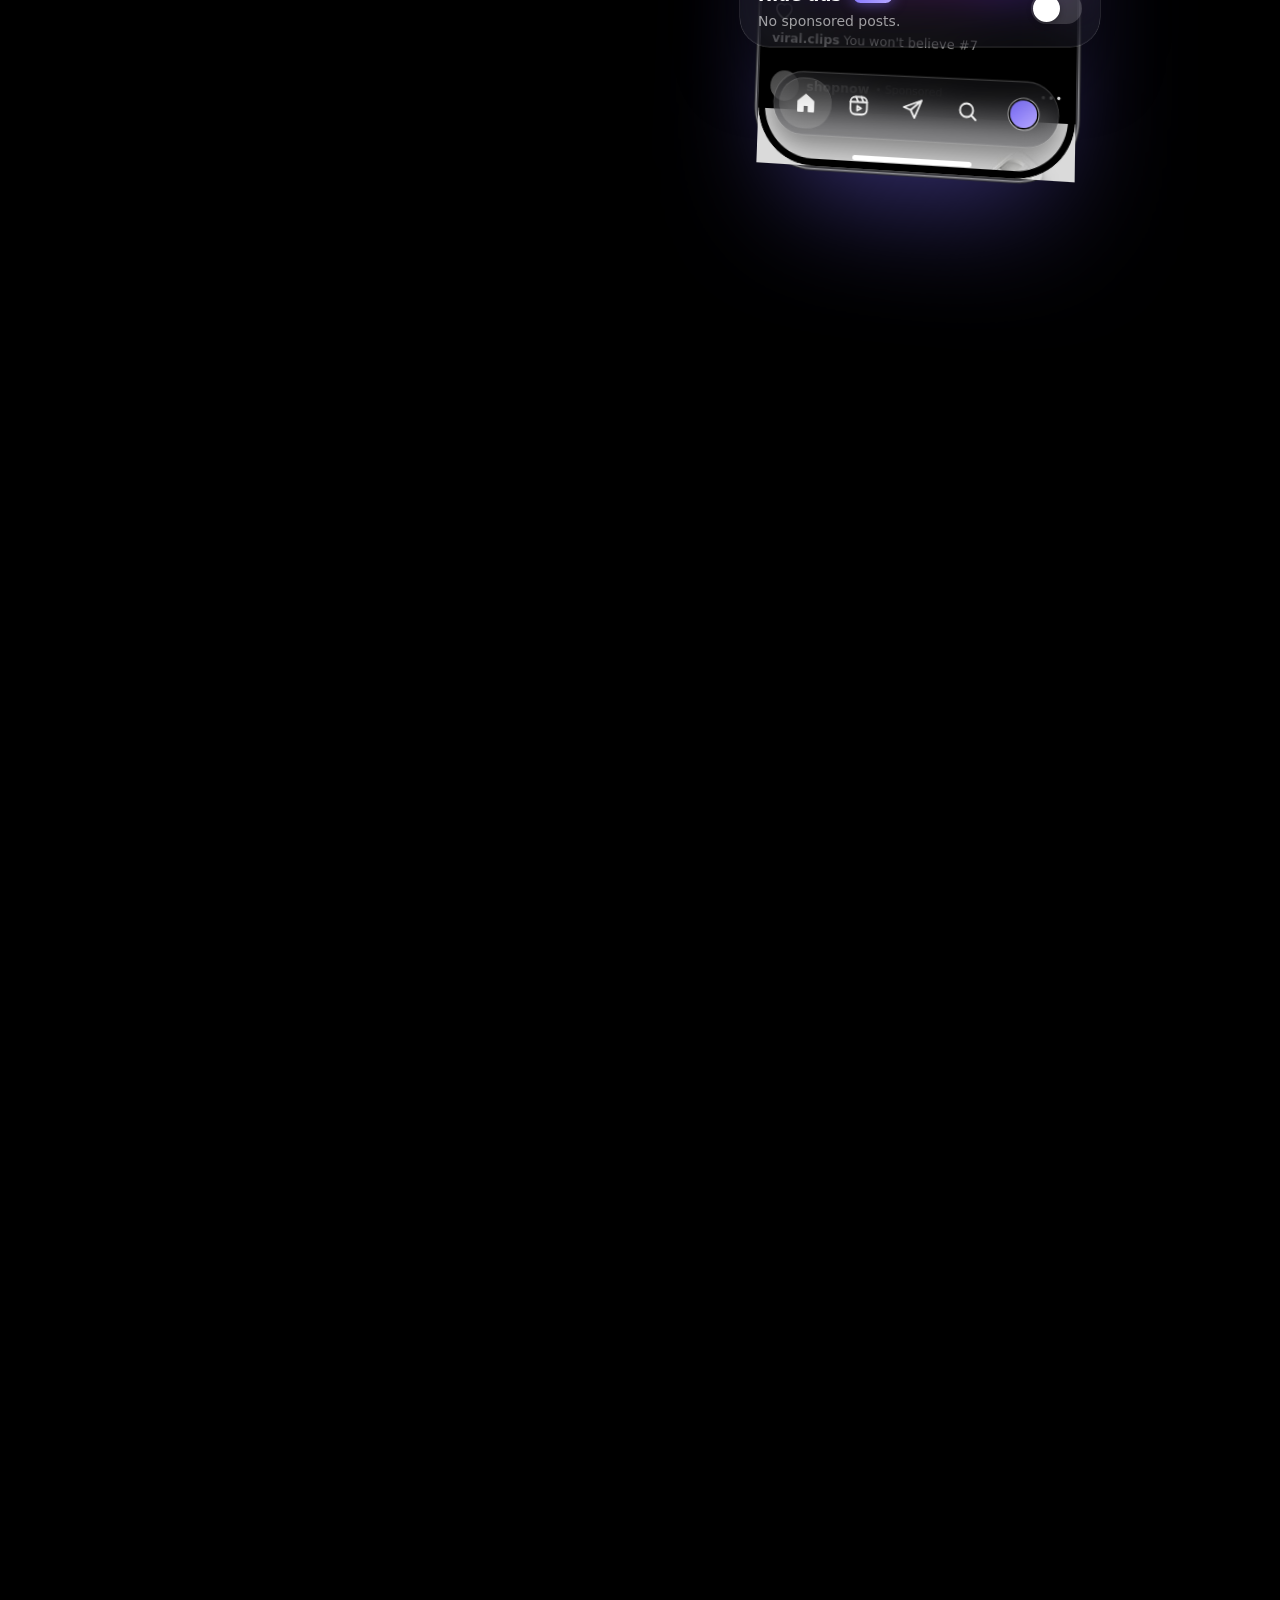
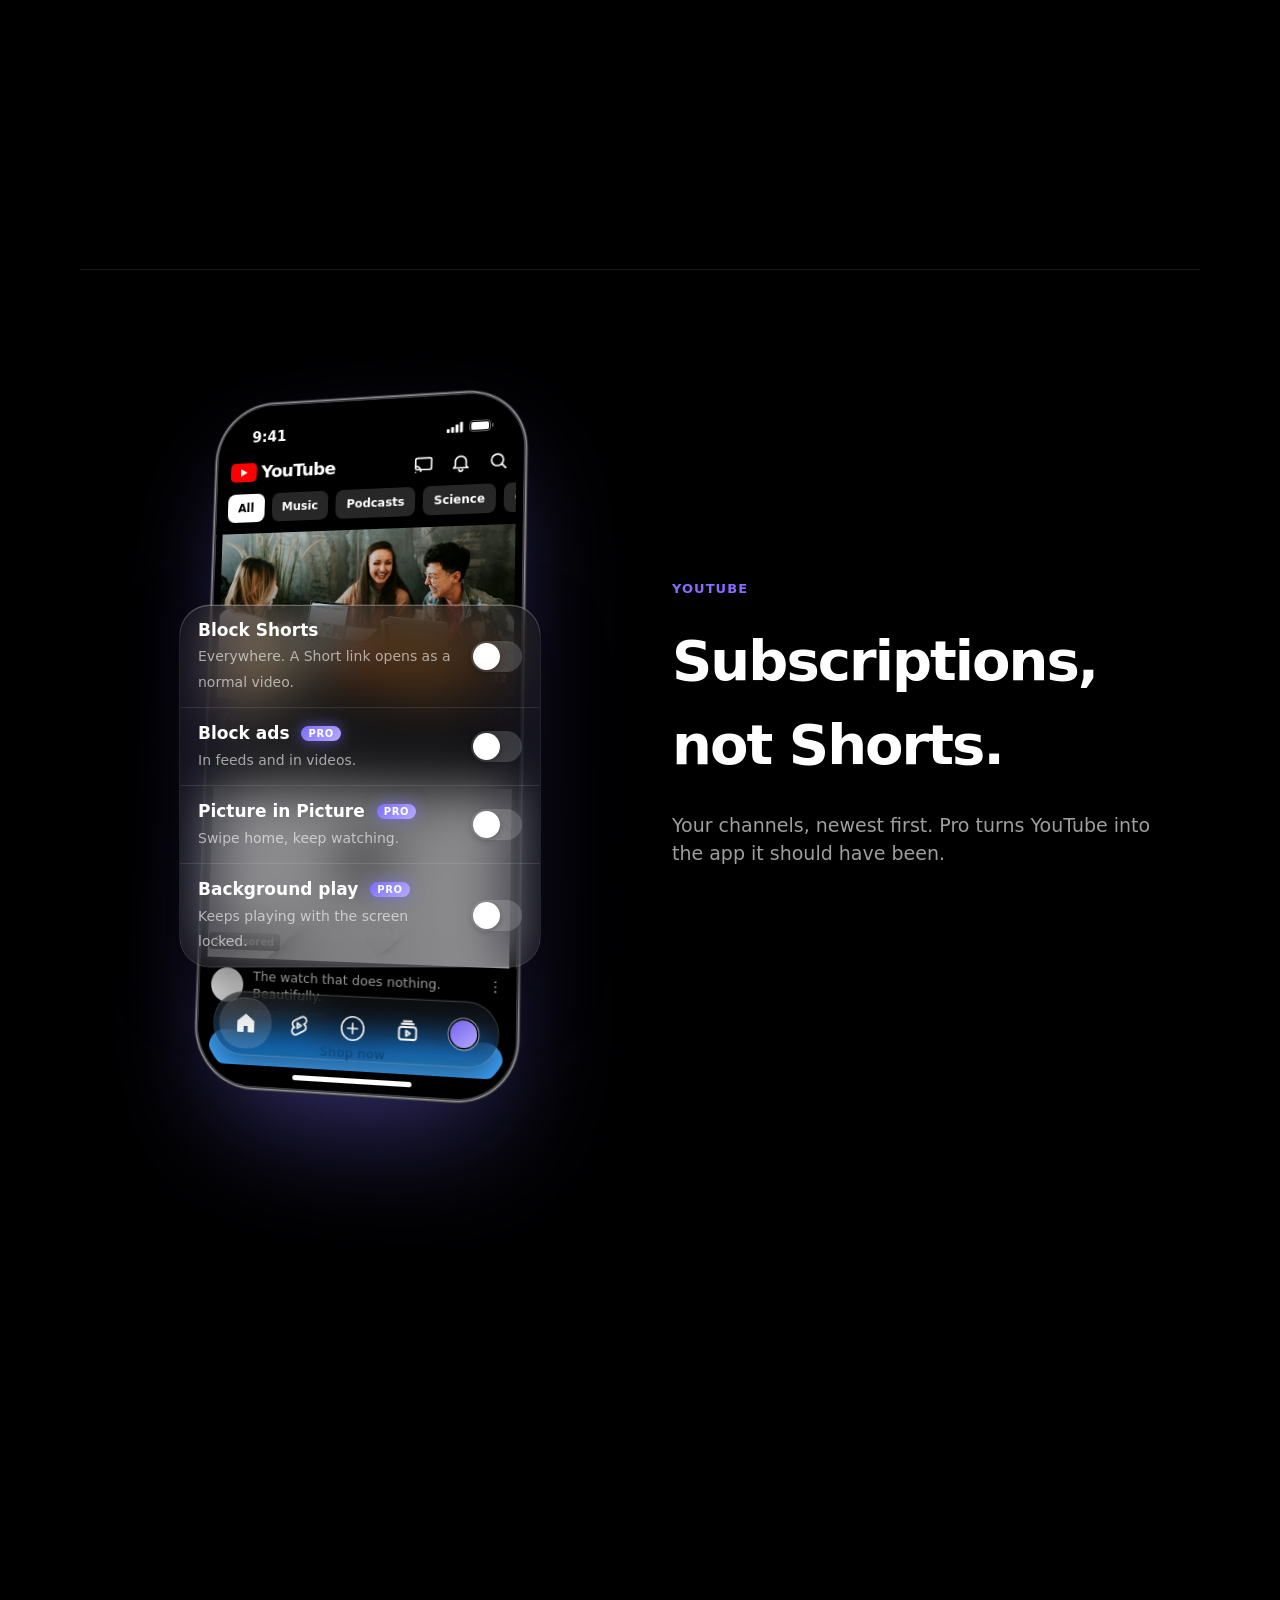
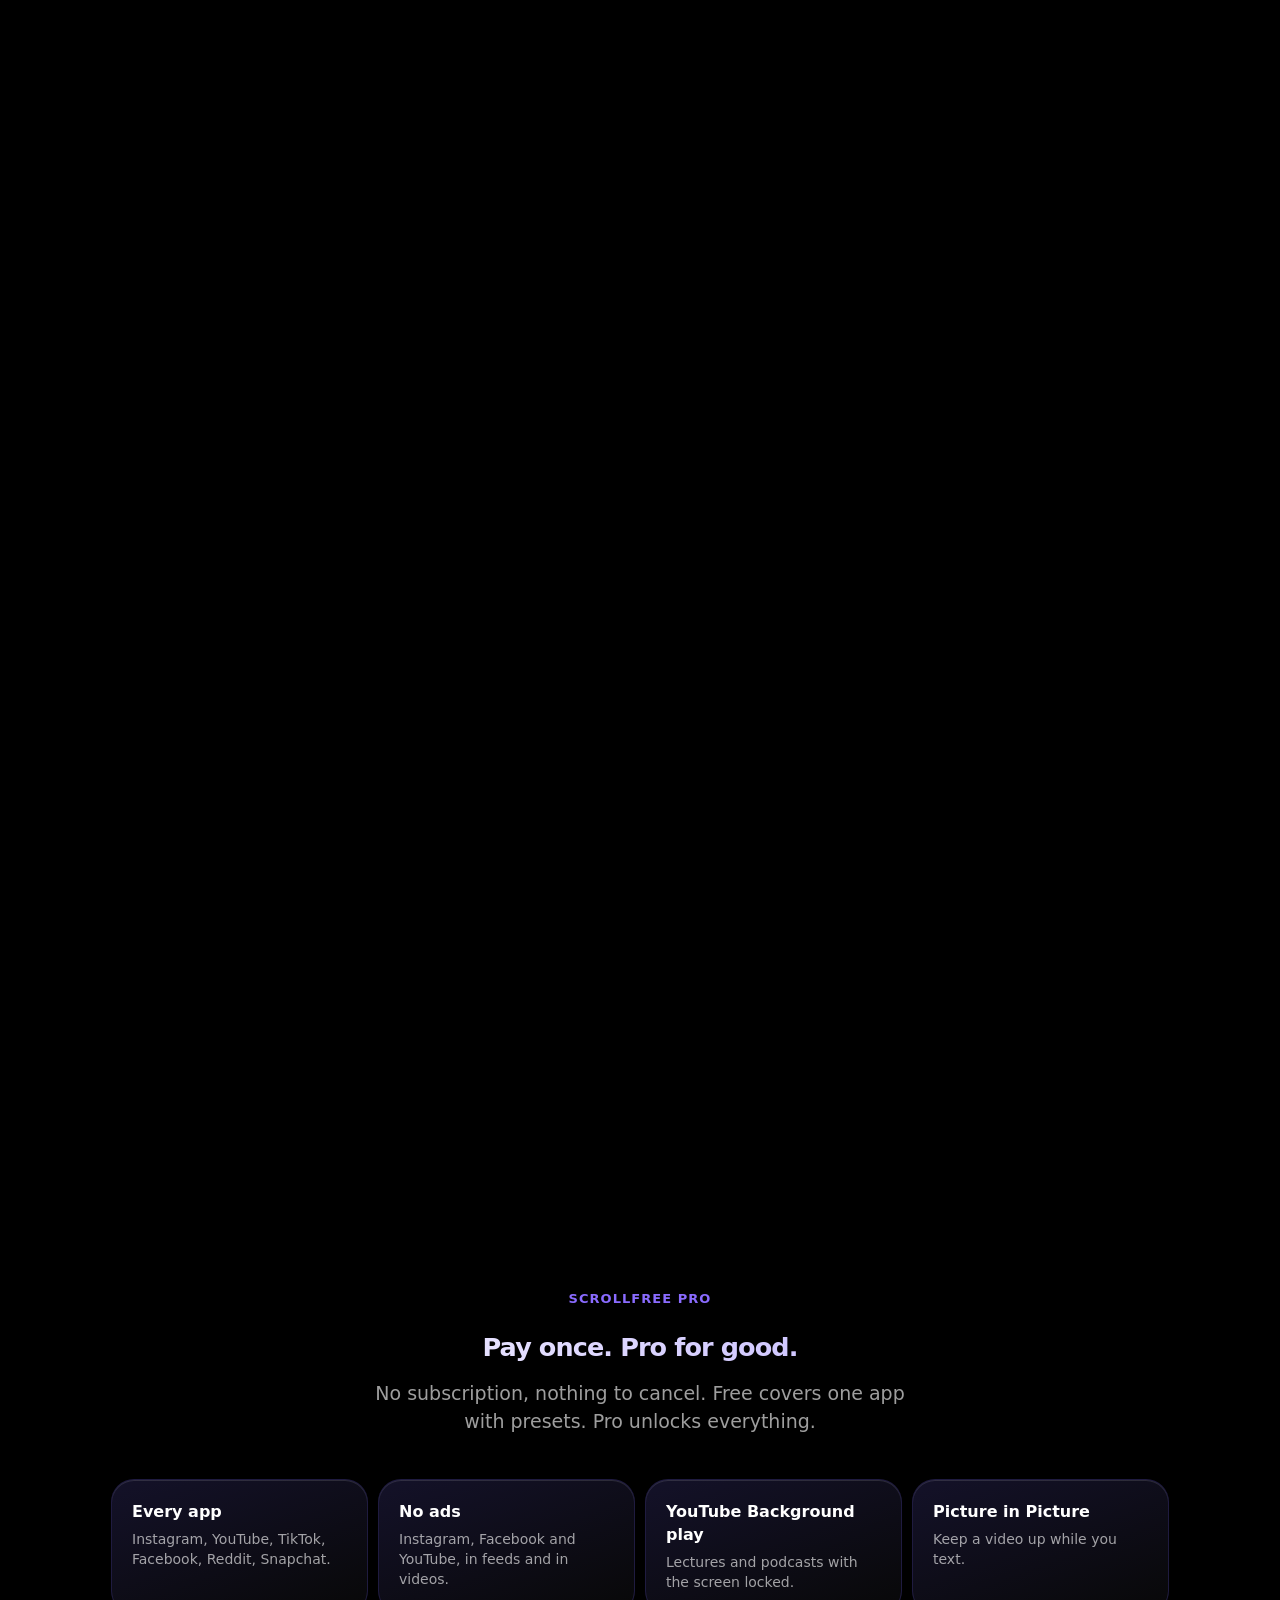
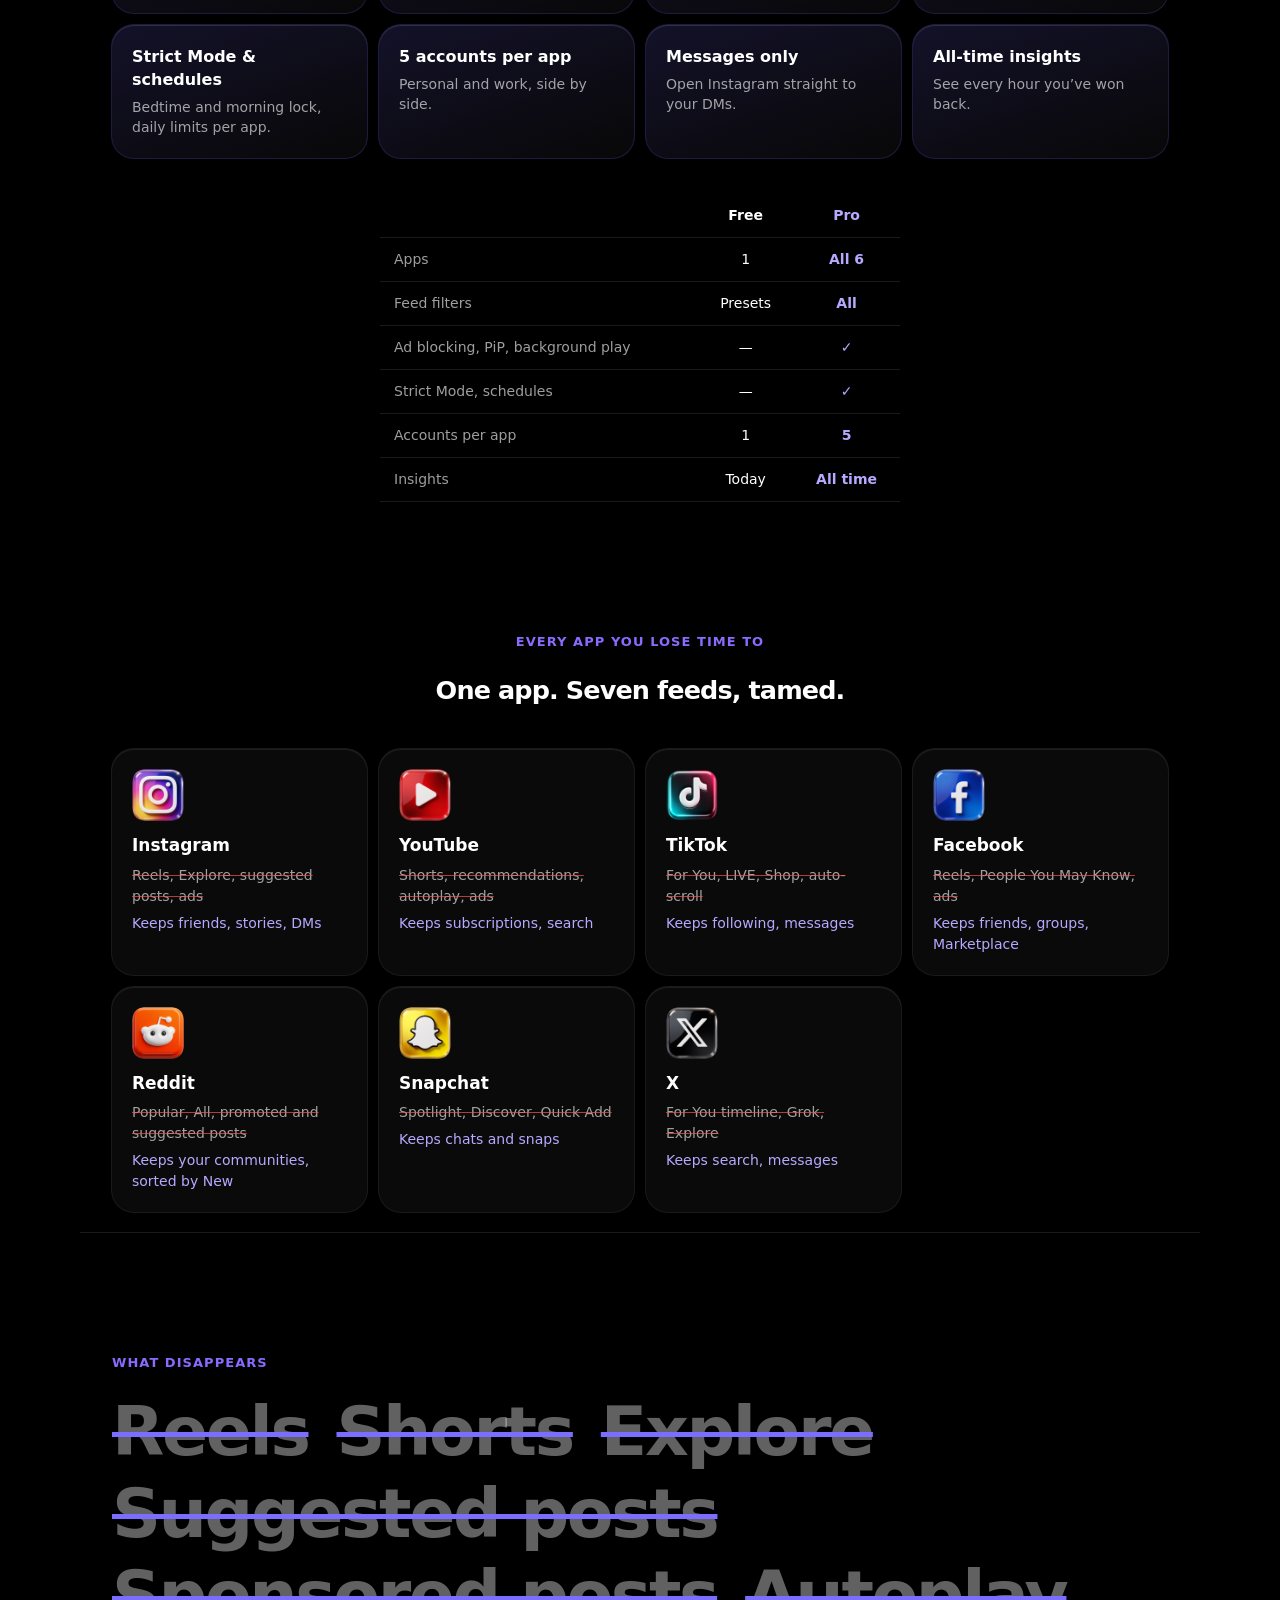
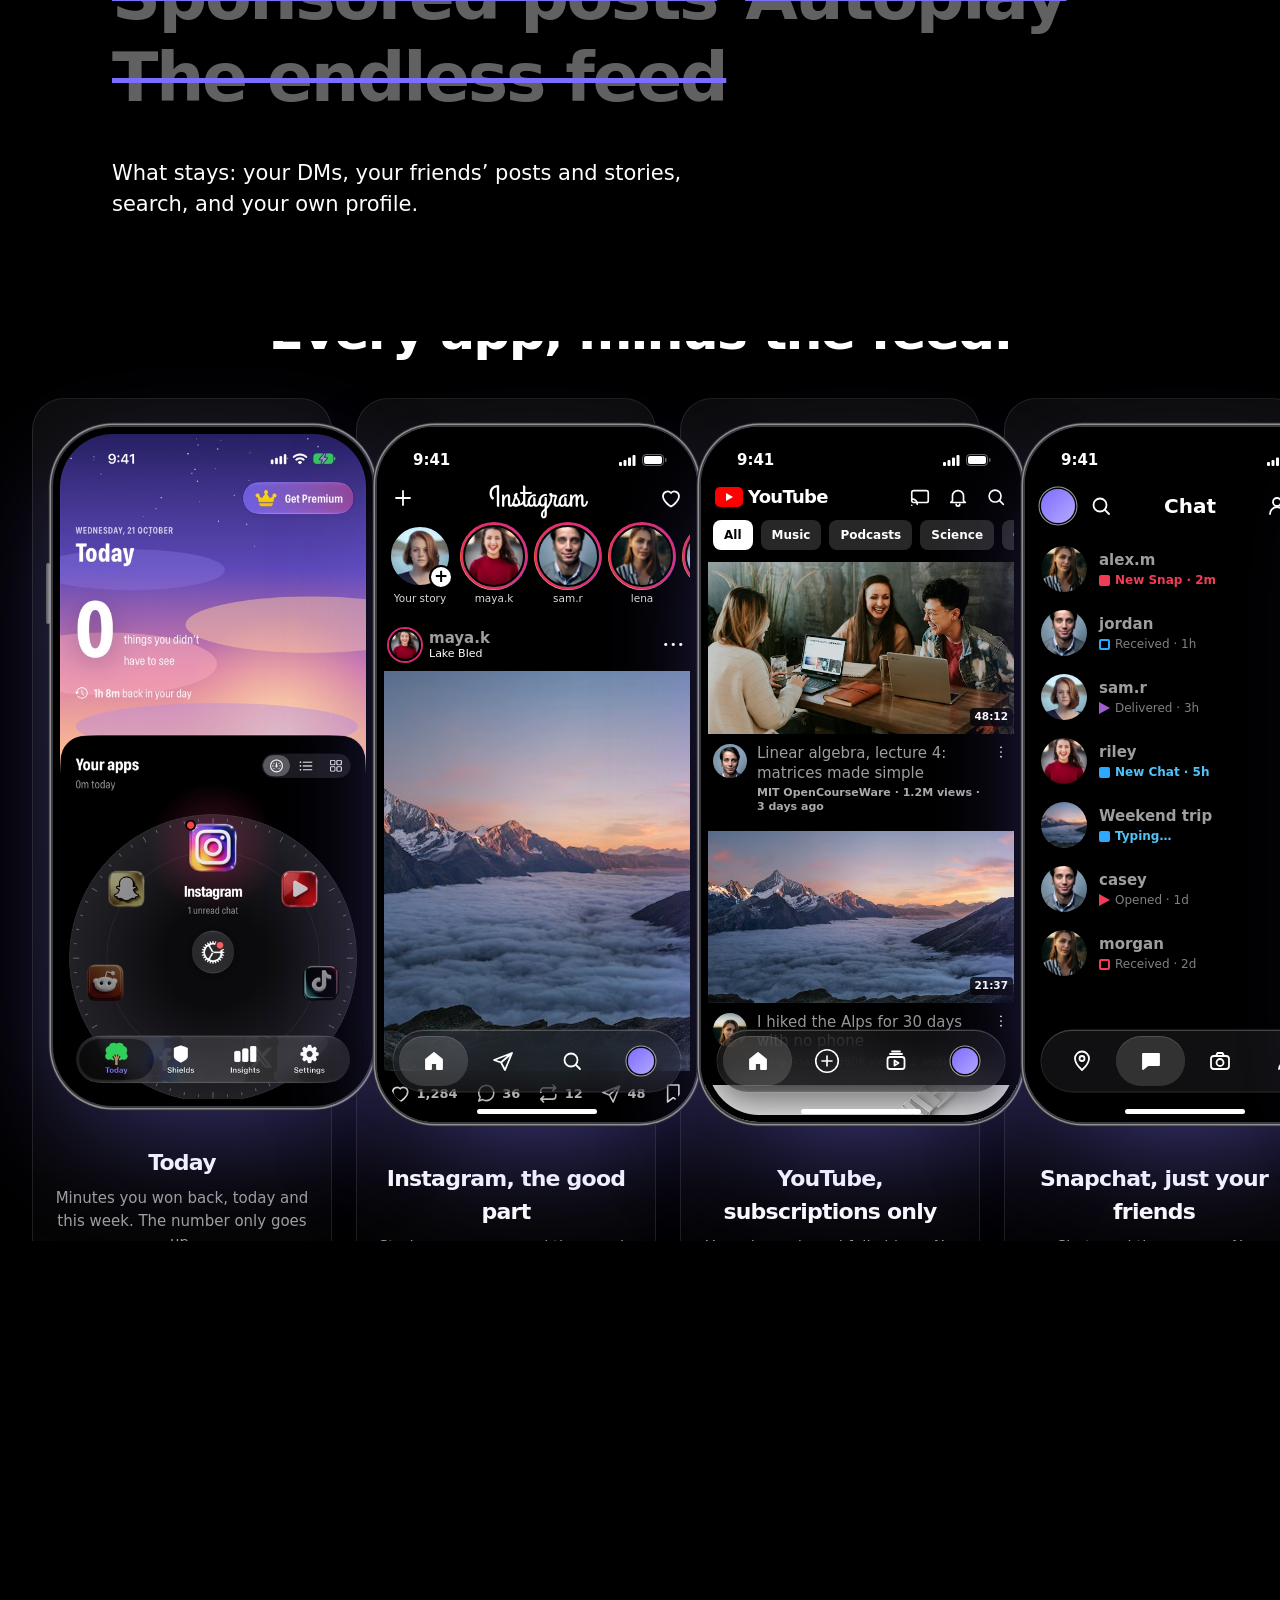
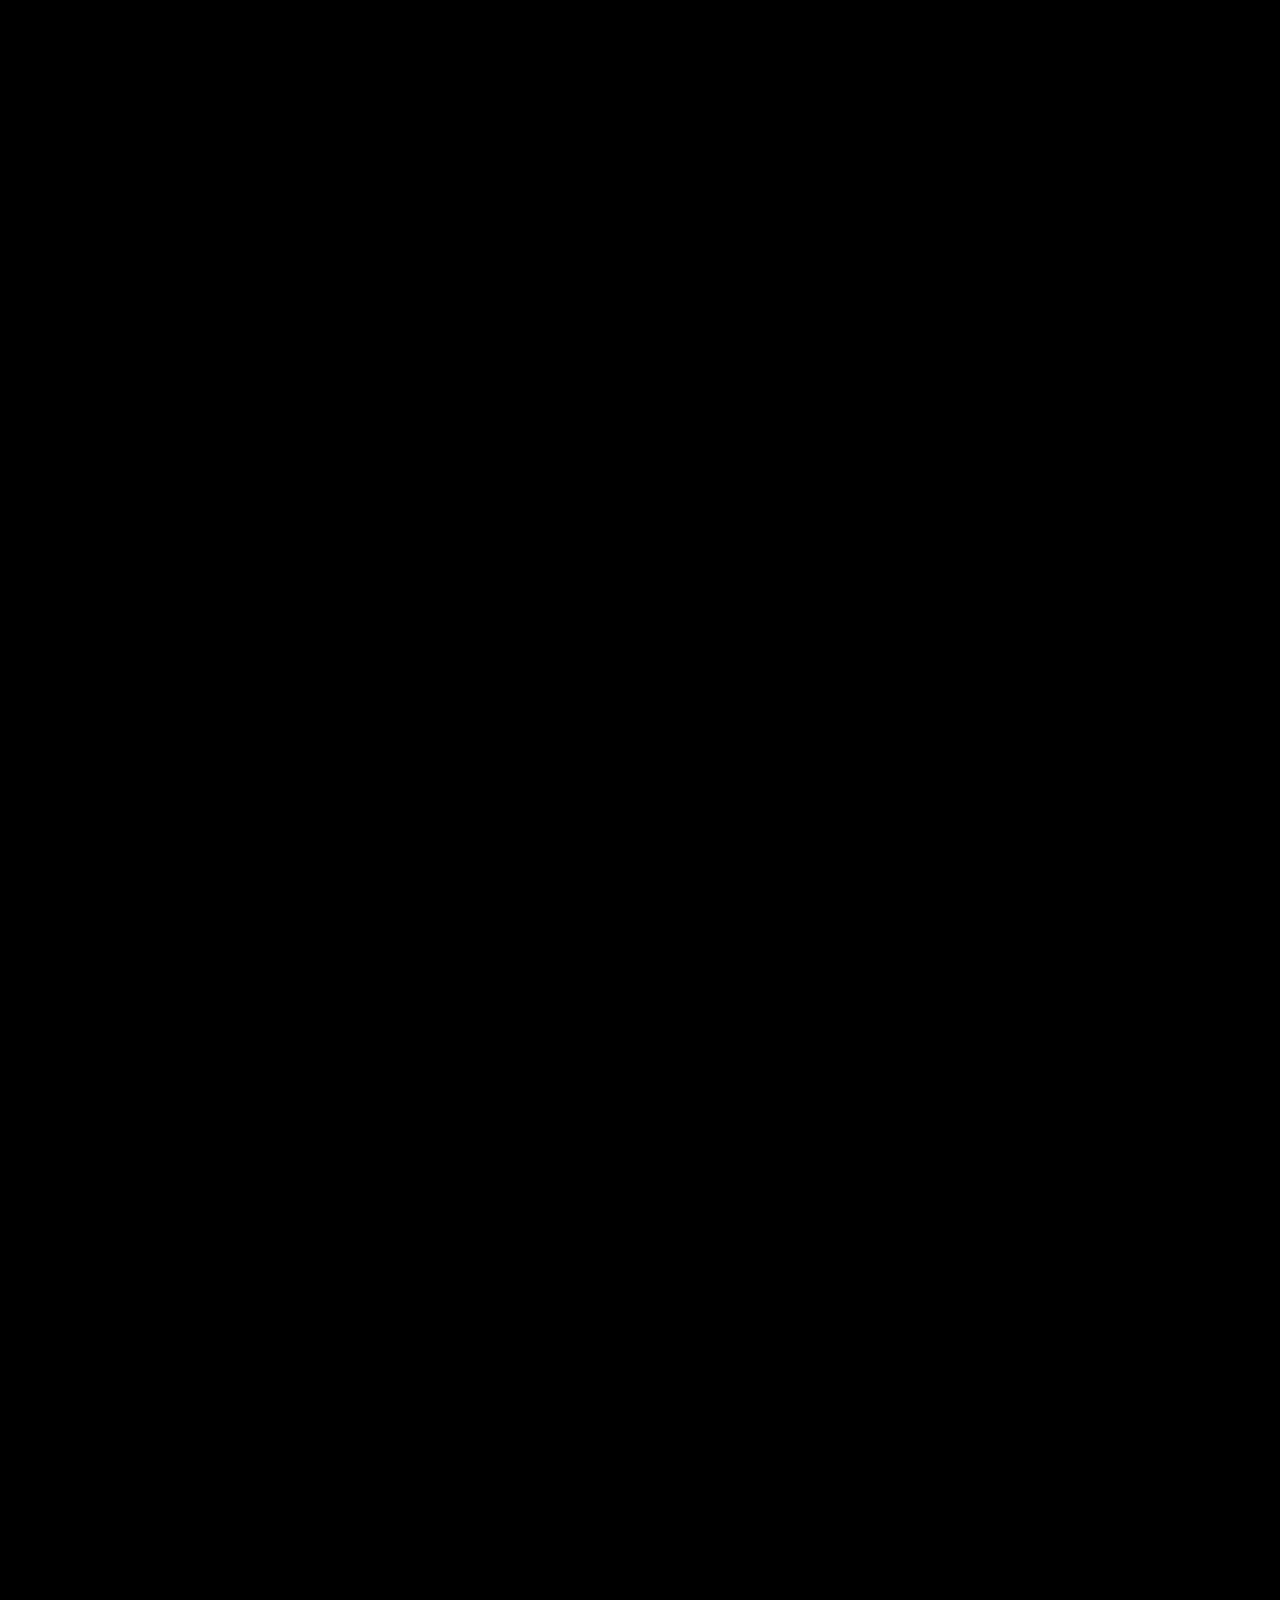
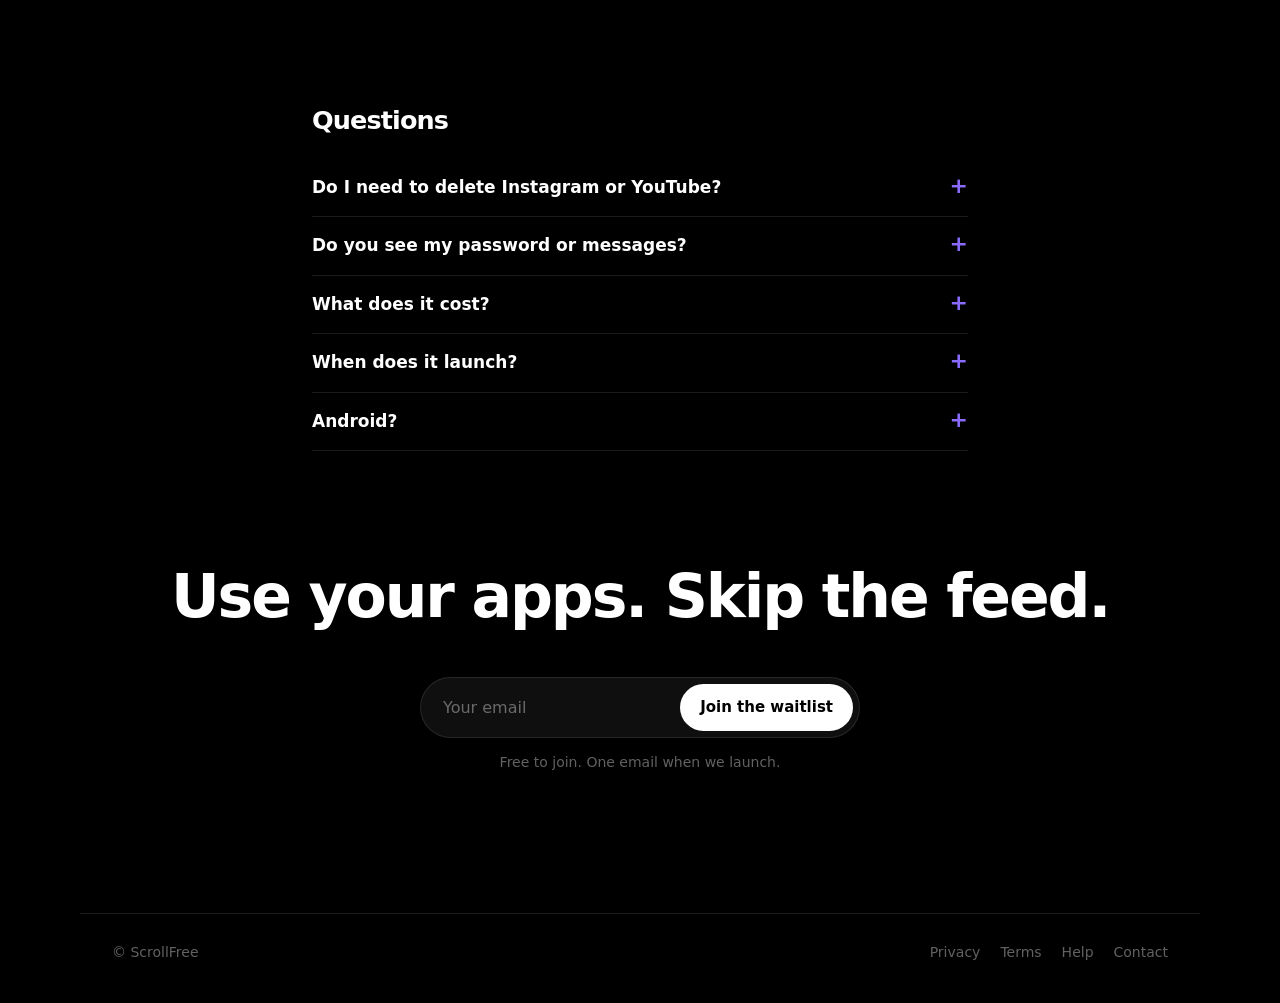
==== commit ecd208eb: "Waitlist: save emails with Netlify Forms Co-Authored-By: Claude Opus 5.5 <noreply@anthropic.com>" ====
--- a/index.html
+++ b/index.html
@@ -12,7 +12,7 @@
 <p class=eyebrow>Coming soon to iPhone</p>
 <h1>Instagram,<br><em>without Reels.</em></h1>
 <p class=lead>Keep your friends, messages and the people you follow. ScrollFree takes out Reels, Shorts, suggested posts and the endless feed.</p>
-<form class=wl><input type=email name=email required placeholder="Your email" autocomplete=email aria-label="Email"><button>Join the waitlist</button></form>
+<form class=wl name=waitlist data-netlify=true><input type=hidden name=form-name value=waitlist><input type=email name=email required placeholder="Your email" autocomplete=email aria-label="Email"><button>Join the waitlist</button></form>
 <p class="note msg">Free to join. One email when we launch.</p>
 </div>
 <figure class=phone><img src=img/s-1-today.jpg alt="ScrollFree Today screen showing time won back" width=1100 height=2392></figure>
@@ -132,7 +132,7 @@
 
 <section id=join class="cta wrap">
 <h2>Use your apps. Skip the feed.</h2>
-<form class=wl><input type=email name=email required placeholder="Your email" autocomplete=email aria-label="Email"><button>Join the waitlist</button></form>
+<form class=wl name=waitlist data-netlify=true><input type=hidden name=form-name value=waitlist><input type=email name=email required placeholder="Your email" autocomplete=email aria-label="Email"><button>Join the waitlist</button></form>
 <p class="note msg">Free to join. One email when we launch.</p>
 </section>
 
@@ -164,12 +164,11 @@
   t.style.transform = `translateX(${-p * Math.max(0, t.scrollWidth - innerWidth)}px)`
 })
 addEventListener("scroll", onRail, {passive: true}); addEventListener("resize", onRail); onRail()
-const FORM_URL = "" // waitlist endpoint, set once the form service is chosen
 for (const f of document.querySelectorAll(".wl")) f.onsubmit = async e => {
   e.preventDefault()
   const b = f.querySelector("button"), m = f.nextElementSibling; b.disabled = true
   try {
-    const r = await fetch(FORM_URL, {method: "POST", headers: {Accept: "application/json"}, body: new FormData(f)})
+    const r = await fetch("/", {method: "POST", headers: {"Content-Type": "application/x-www-form-urlencoded"}, body: new URLSearchParams(new FormData(f))})
     if (!r.ok) throw 0
     f.hidden = true; m.textContent = "You’re on the list. We’ll email you on launch day."
   } catch { m.textContent = "Couldn’t join just now. Try again."; b.disabled = false }
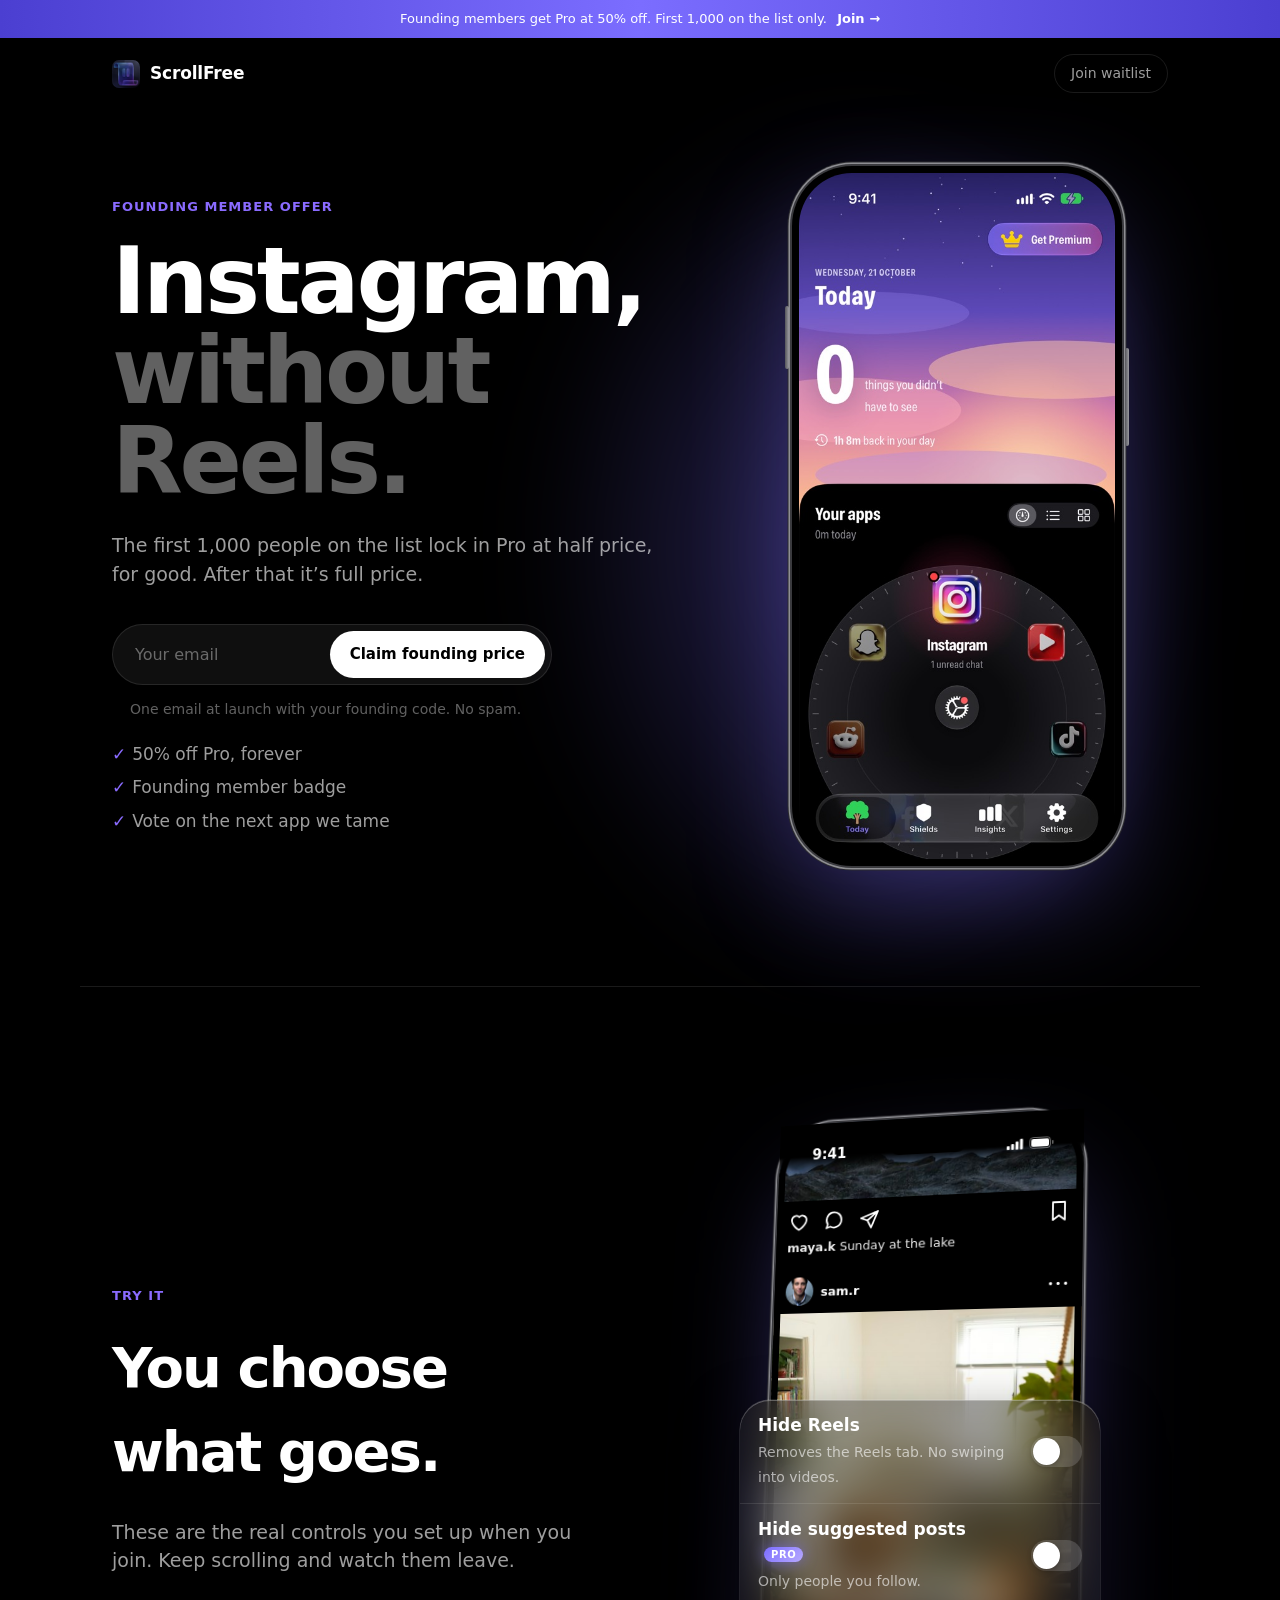
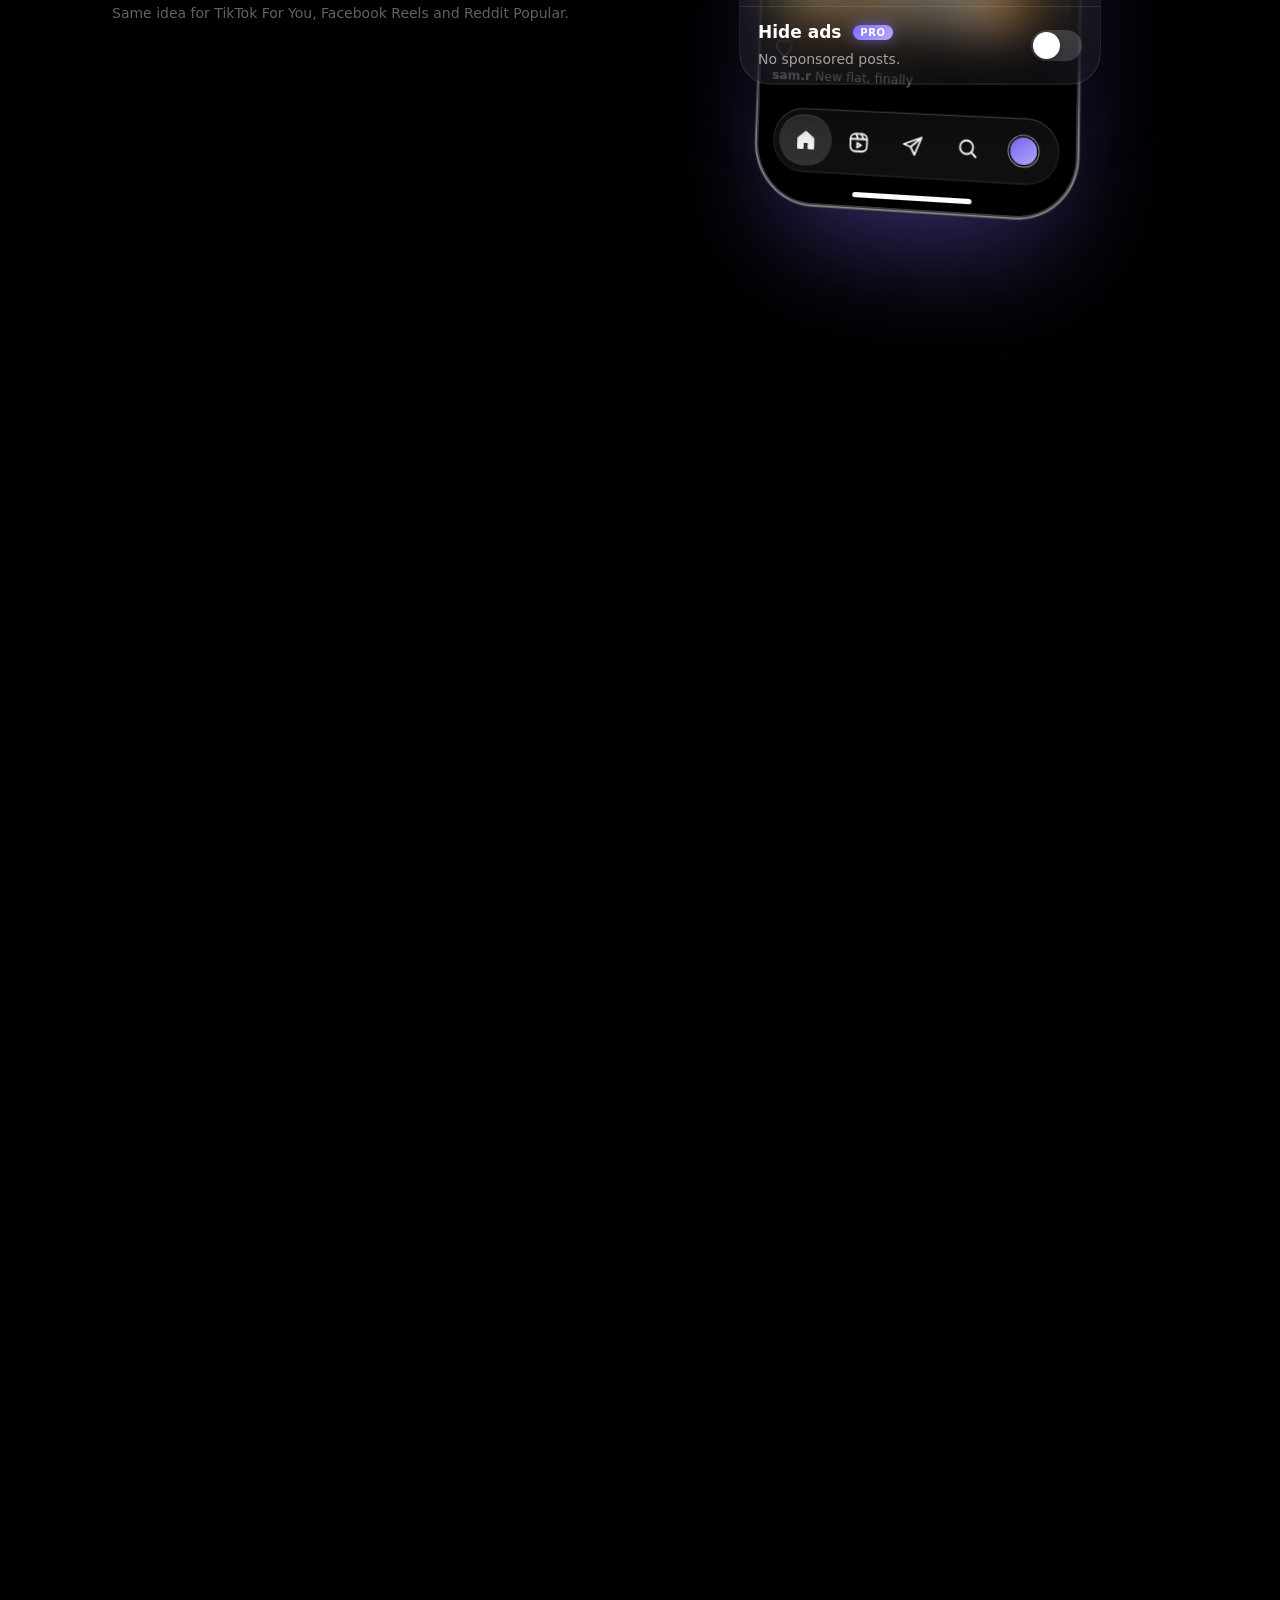
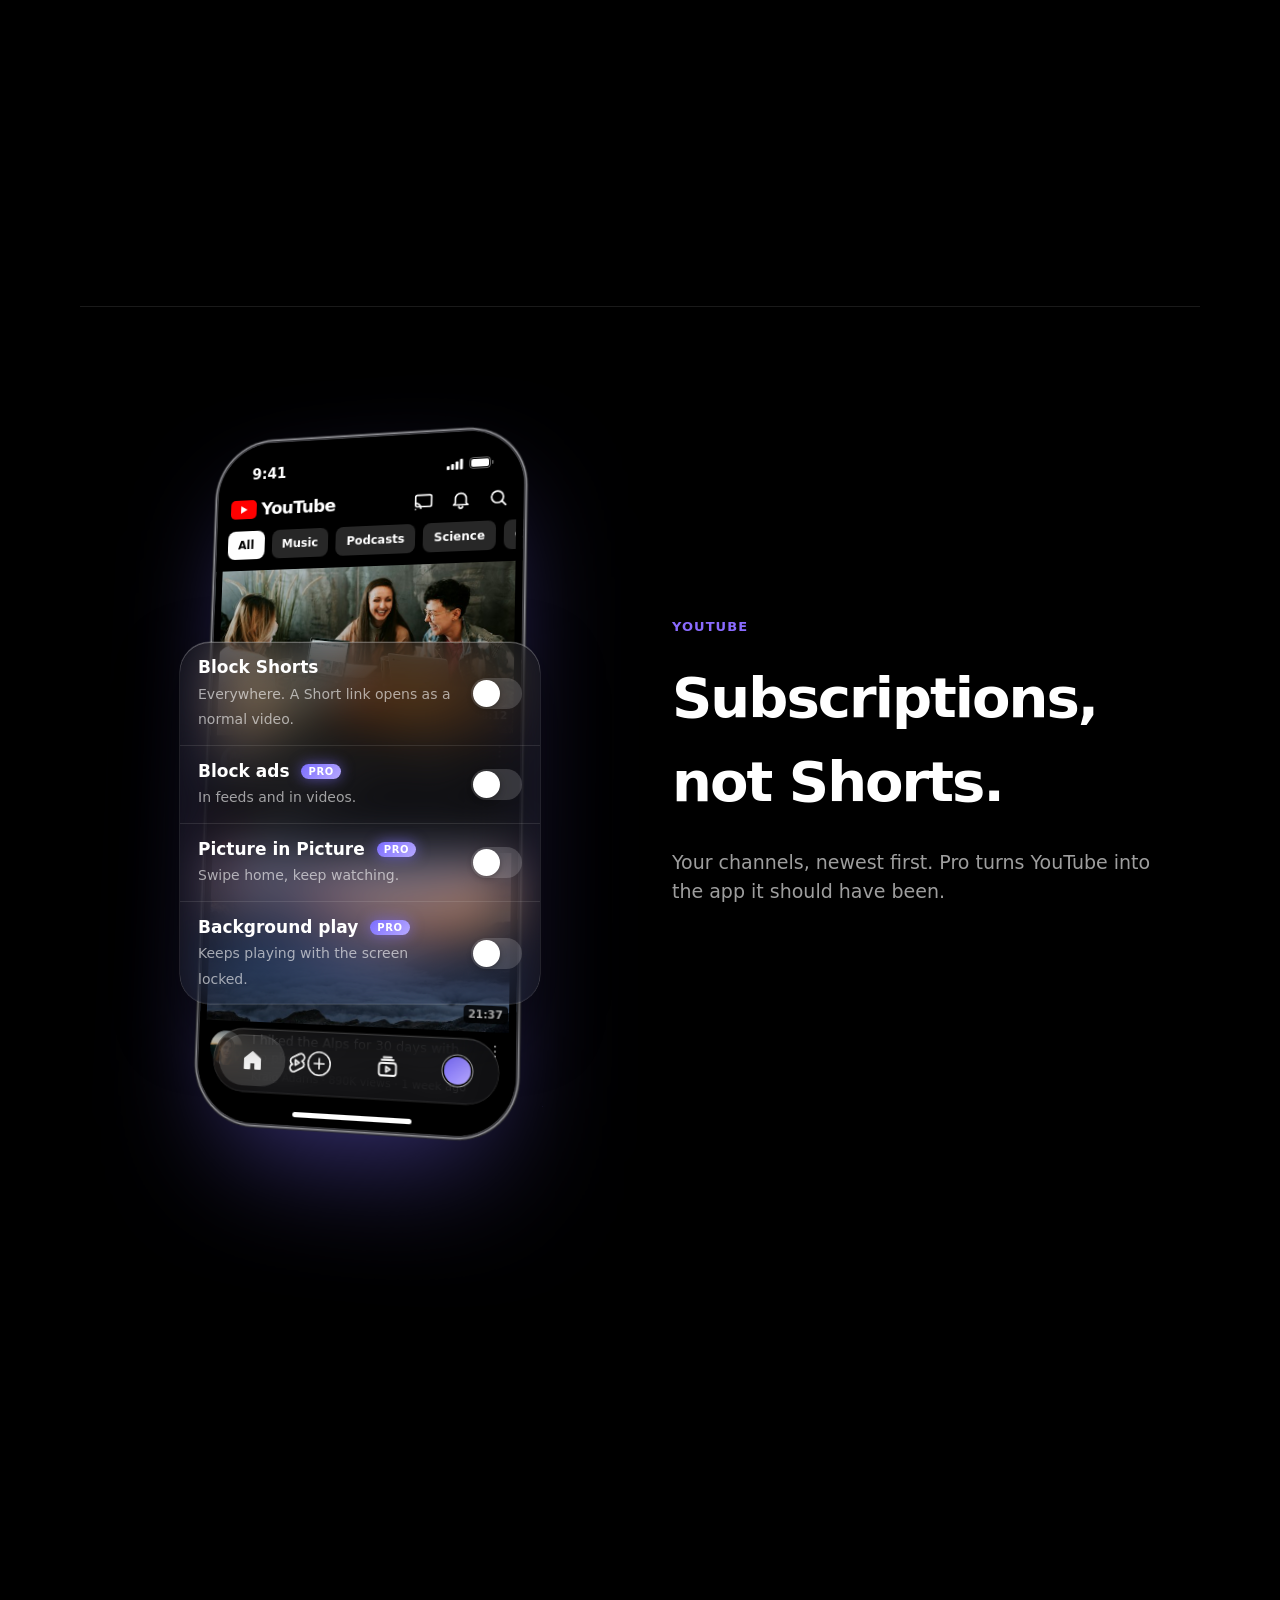
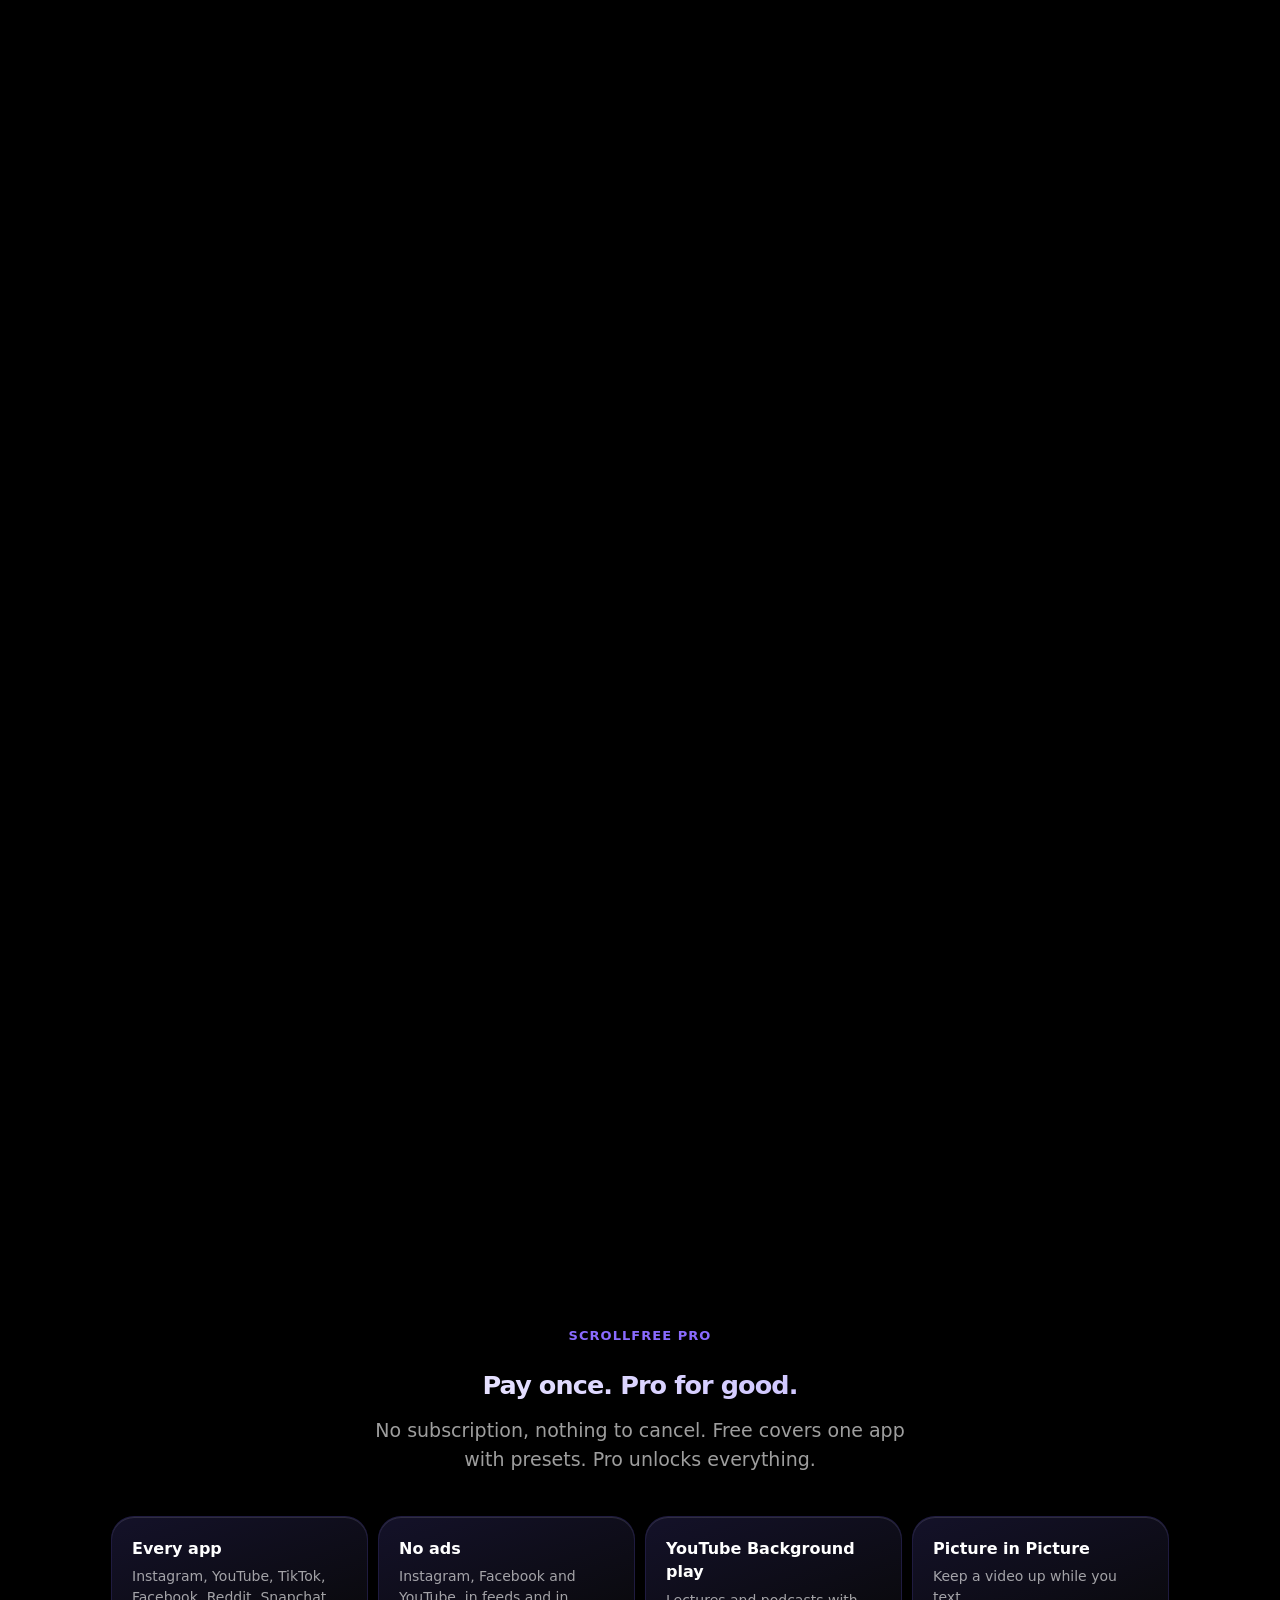
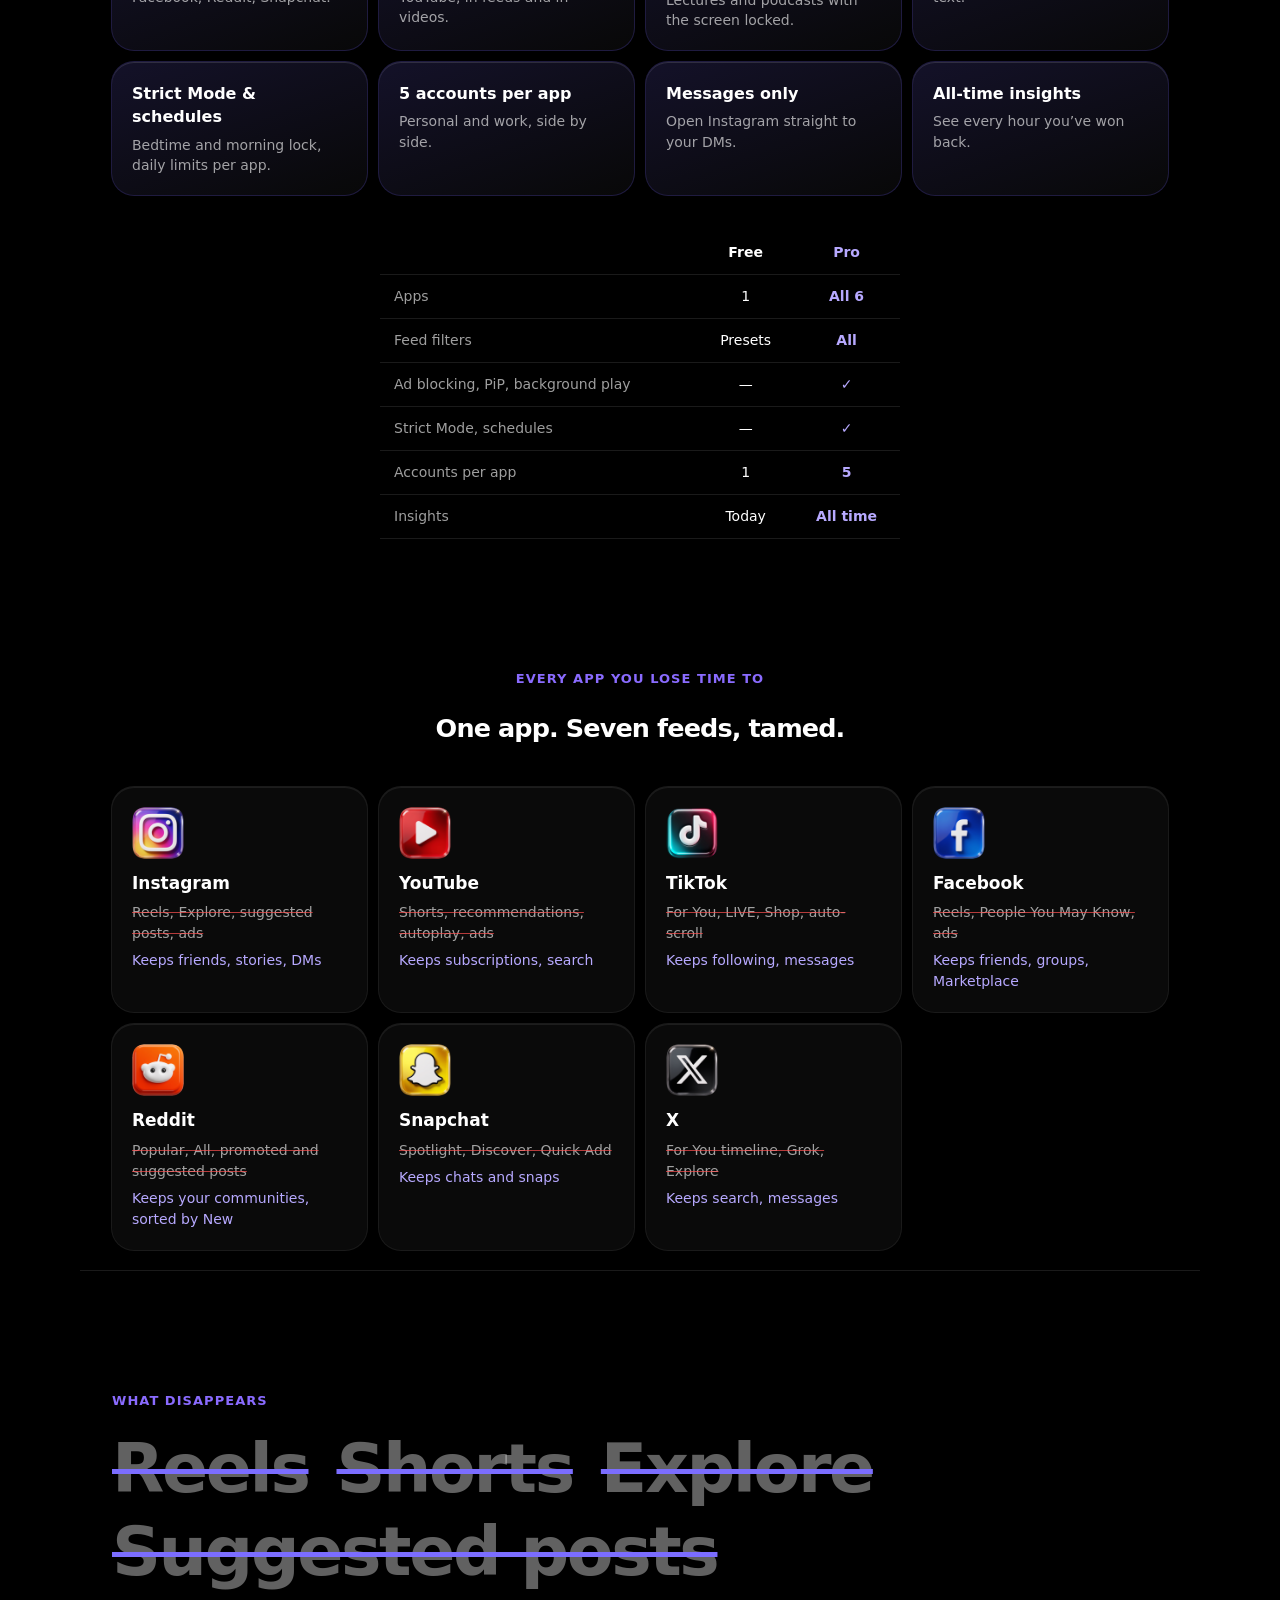
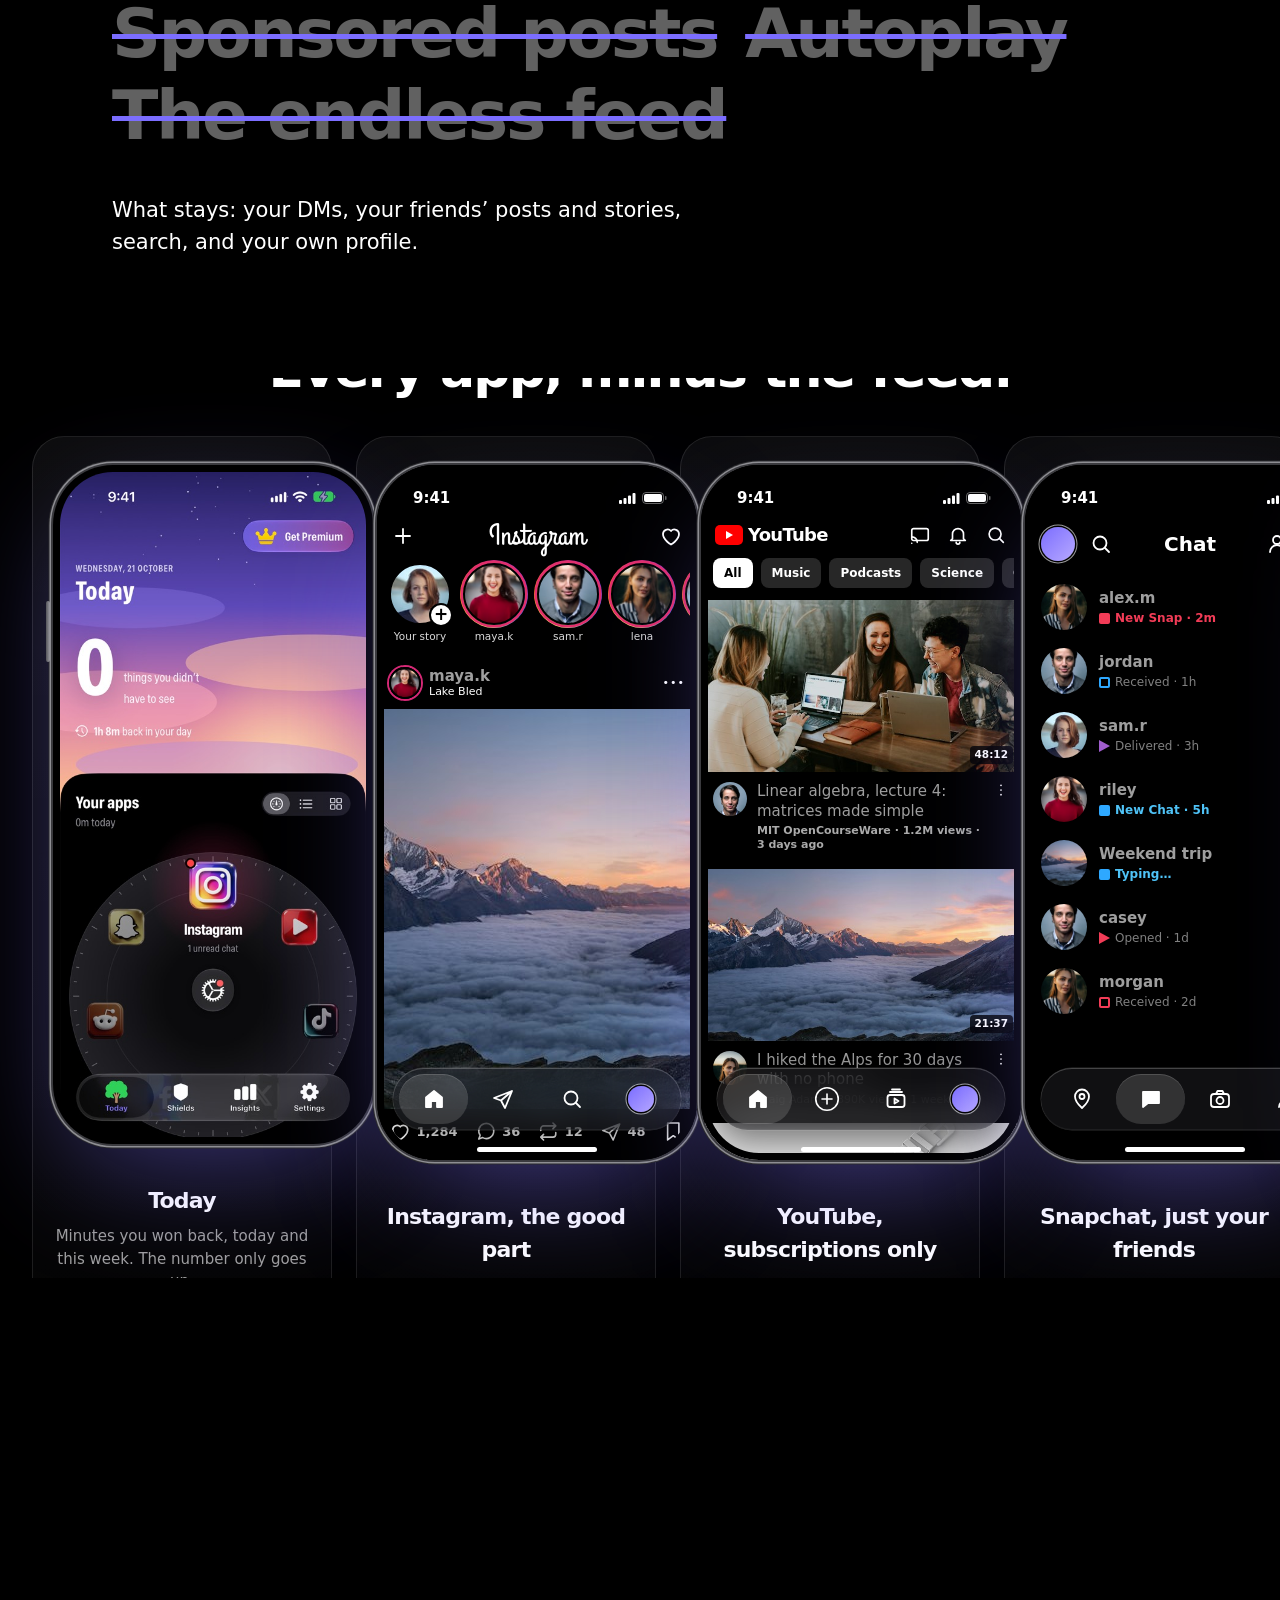
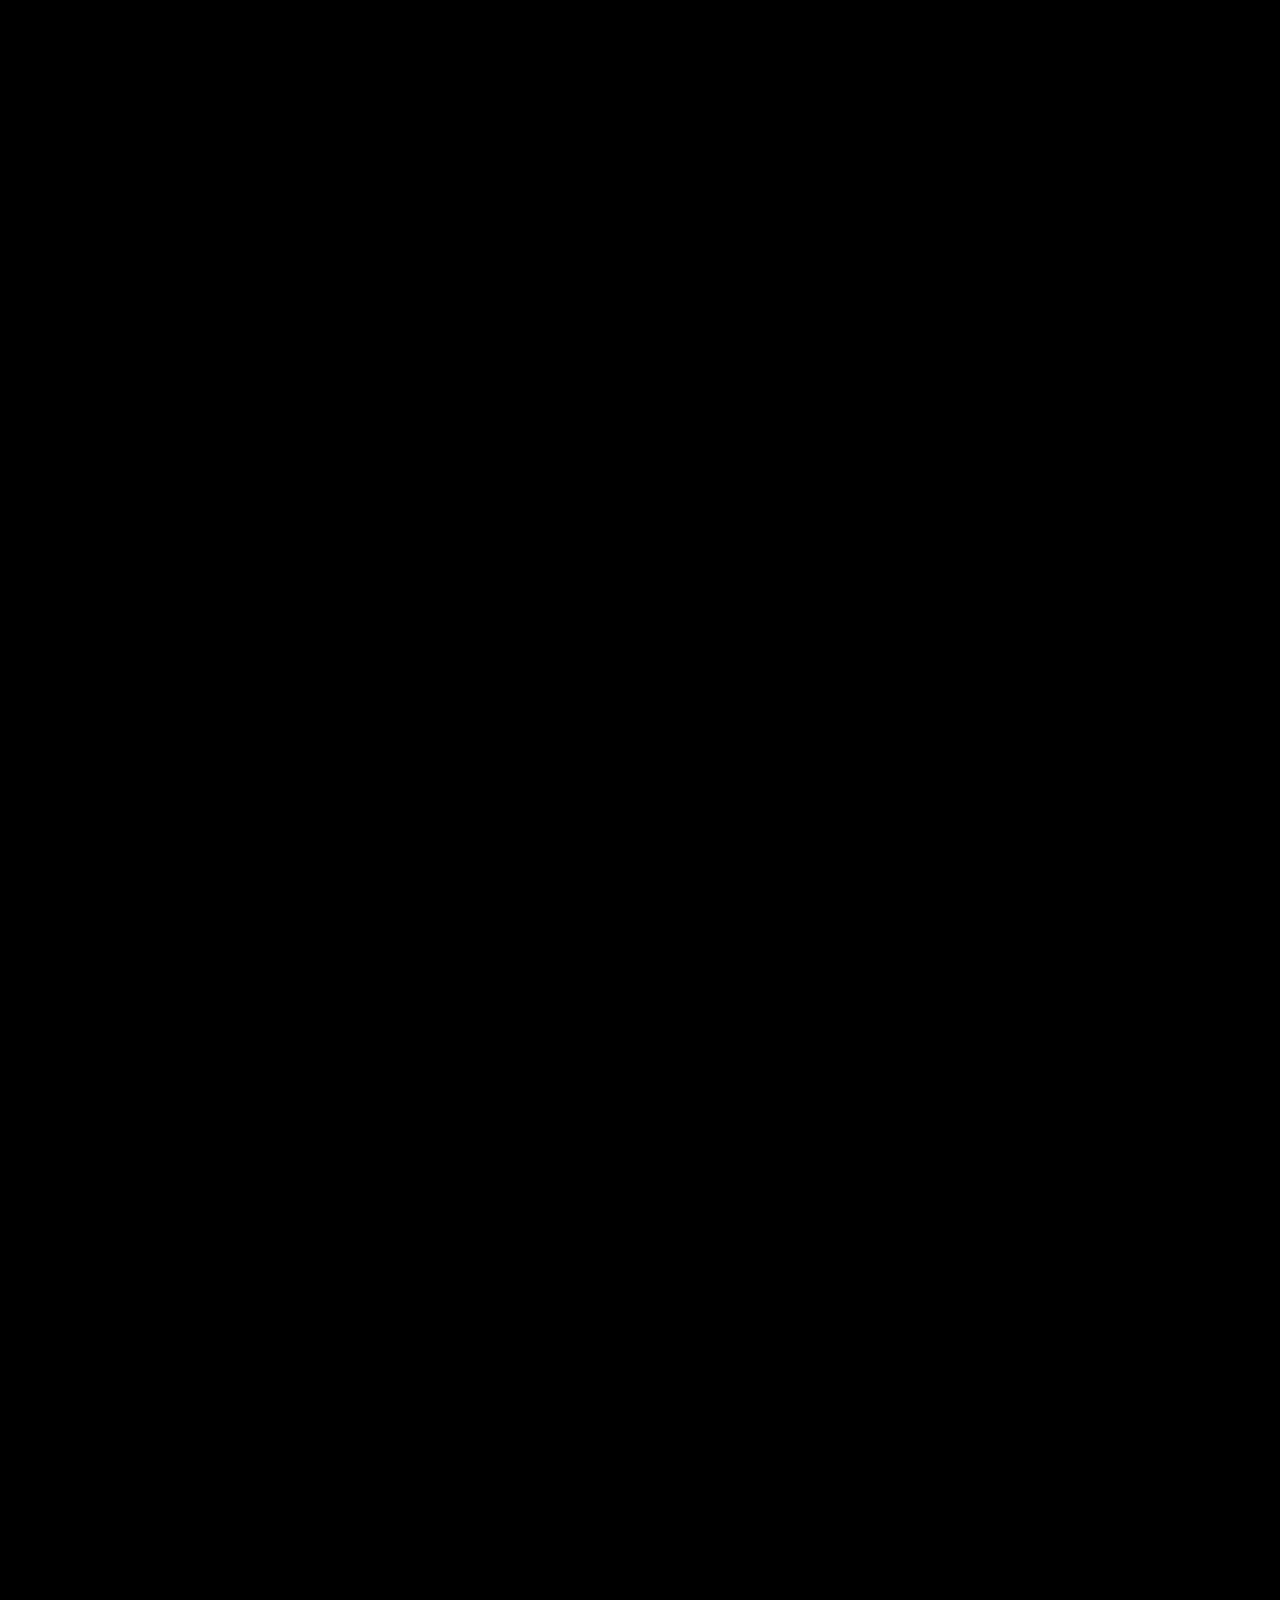
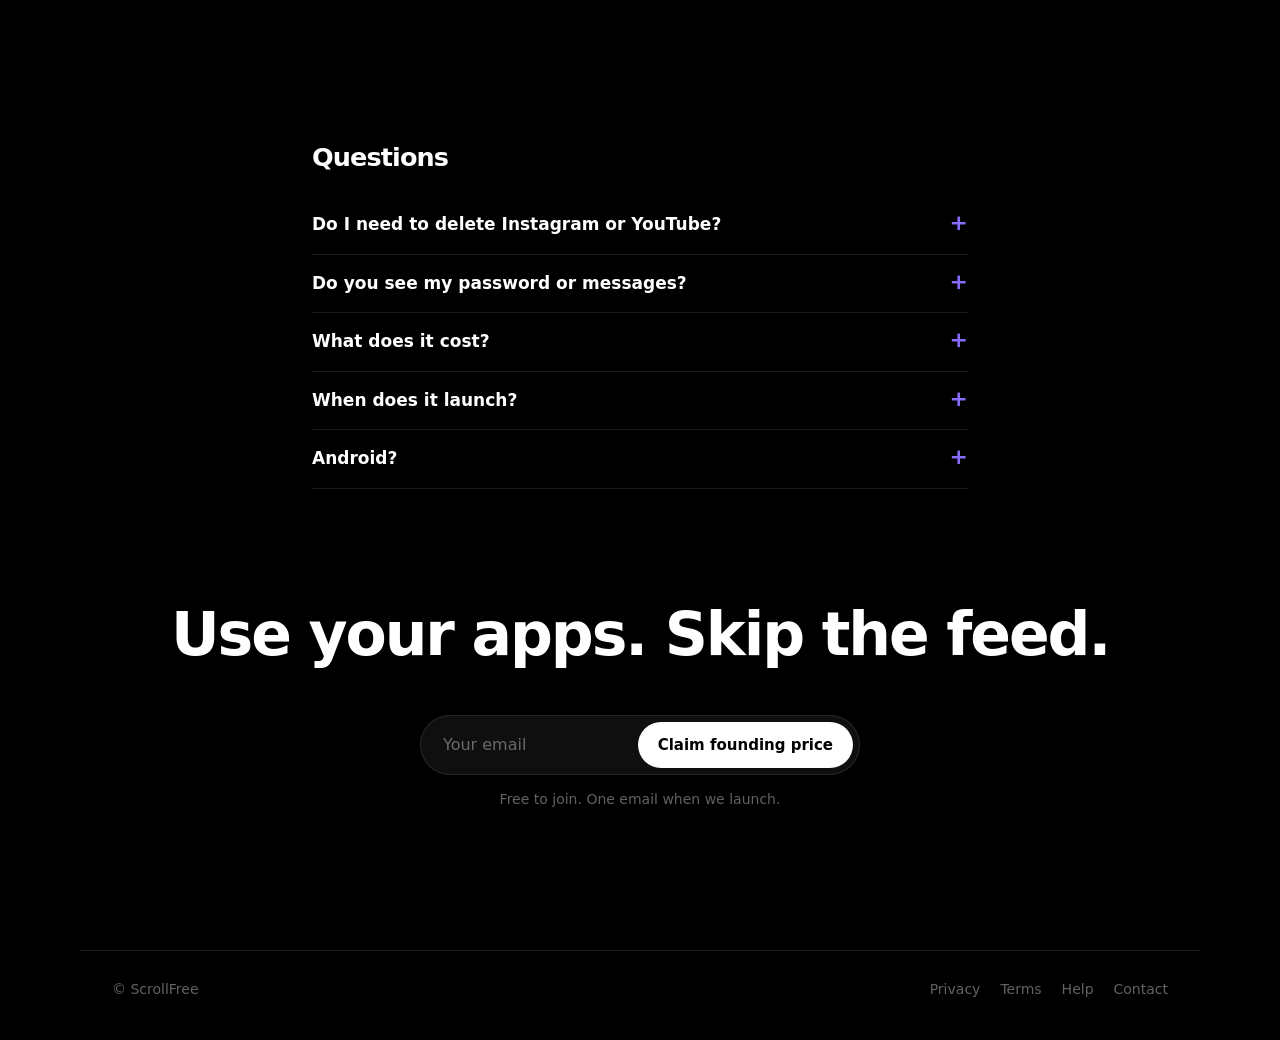
==== commit f22e1f08: "Site: Founding price is the only version Co-Authored-By: Claude Opus 5.5 <noreply@anthropic.com>" ====
--- a/index.html
+++ b/index.html
@@ -1,19 +1,19 @@
 <!doctype html><html lang=en><head><meta charset=utf-8><meta name=viewport content='width=device-width,initial-scale=1'>
-<title>ScrollFree – Instagram without Reels</title>
+<title>ScrollFree – Instagram without Reels</title><meta name=robots content=noindex>
 <meta name=description content="Keep Instagram, TikTok and YouTube. Lose Reels, Shorts and the endless feed. Join the ScrollFree waitlist.">
 <meta property=og:title content="ScrollFree – Instagram without Reels"><meta property=og:description content="Keep your apps. Lose the scroll. Join the waitlist."><meta property=og:image content="img/s-1-today.jpg">
 <meta name=theme-color content="#000">
 <link rel=icon href=img/icon.png><link rel=preconnect href=https://fonts.gstatic.com crossorigin><link rel=stylesheet href="https://fonts.googleapis.com/css2?family=Grand+Hotel&display=swap"><link rel=stylesheet href=landing.css></head><body>
 
-<nav class=wrap><a class=brand href=./><img src=img/icon.png alt="" width=28 height=28>ScrollFree</a><select class=ver aria-label="Page version" onchange="location=this.value"><option value="./" selected>Original</option><option value="v1.html">1 · Founding price</option><option value="v2.html">2 · Early access</option><option value="v3.html">3 · Cost of waiting</option><option value="v4.html">4 · Countdown</option><option value="v5.html">5 · Bring a friend</option><option value="v6.html">6 · The story</option></select><a class=navcta href=#join>Join waitlist</a></nav>
+<div class=fomo>Founding members get Pro at 50% off. First 1,000 on the list only. <a href=#join>Join →</a></div>
+<nav class=wrap><a class=brand href=./><img src=img/icon.png alt="" width=28 height=28>ScrollFree</a><a class=navcta href=#join>Join waitlist</a></nav>
 
 <header class="hero wrap">
 <div>
-<p class=eyebrow>Coming soon to iPhone</p>
-<h1>Instagram,<br><em>without Reels.</em></h1>
-<p class=lead>Keep your friends, messages and the people you follow. ScrollFree takes out Reels, Shorts, suggested posts and the endless feed.</p>
-<form class=wl name=waitlist data-netlify=true><input type=hidden name=form-name value=waitlist><input type=email name=email required placeholder="Your email" autocomplete=email aria-label="Email"><button>Join the waitlist</button></form>
-<p class="note msg">Free to join. One email when we launch.</p>
+<p class=eyebrow>Founding member offer</p><h1>Instagram,<br><em>without Reels.</em></h1>
+<p class=lead>The first 1,000 people on the list lock in Pro at half price, for good. After that it’s full price.</p>
+<form class=wl name=waitlist data-netlify=true><input type=hidden name=form-name value=waitlist><input type=email name=email required placeholder="Your email" autocomplete=email aria-label="Email"><button>Claim founding price</button></form><p class="note msg">One email at launch with your founding code. No spam.</p>
+<ul class=perks><li>50% off Pro, forever</li><li>Founding member badge</li><li>Vote on the next app we tame</li></ul>
 </div>
 <figure class=phone><img src=img/s-1-today.jpg alt="ScrollFree Today screen showing time won back" width=1100 height=2392></figure>
 </header>
@@ -132,7 +132,7 @@
 
 <section id=join class="cta wrap">
 <h2>Use your apps. Skip the feed.</h2>
-<form class=wl name=waitlist data-netlify=true><input type=hidden name=form-name value=waitlist><input type=email name=email required placeholder="Your email" autocomplete=email aria-label="Email"><button>Join the waitlist</button></form>
+<form class=wl name=waitlist data-netlify=true><input type=hidden name=form-name value=waitlist><input type=email name=email required placeholder="Your email" autocomplete=email aria-label="Email"><button>Claim founding price</button></form>
 <p class="note msg">Free to join. One email when we launch.</p>
 </section>
 
@@ -174,4 +174,5 @@
   } catch { m.textContent = "Couldn’t join just now. Try again."; b.disabled = false }
 }
 </script>
+<a class=sticky href=#join>Claim founding price</a>
 </body></html>
